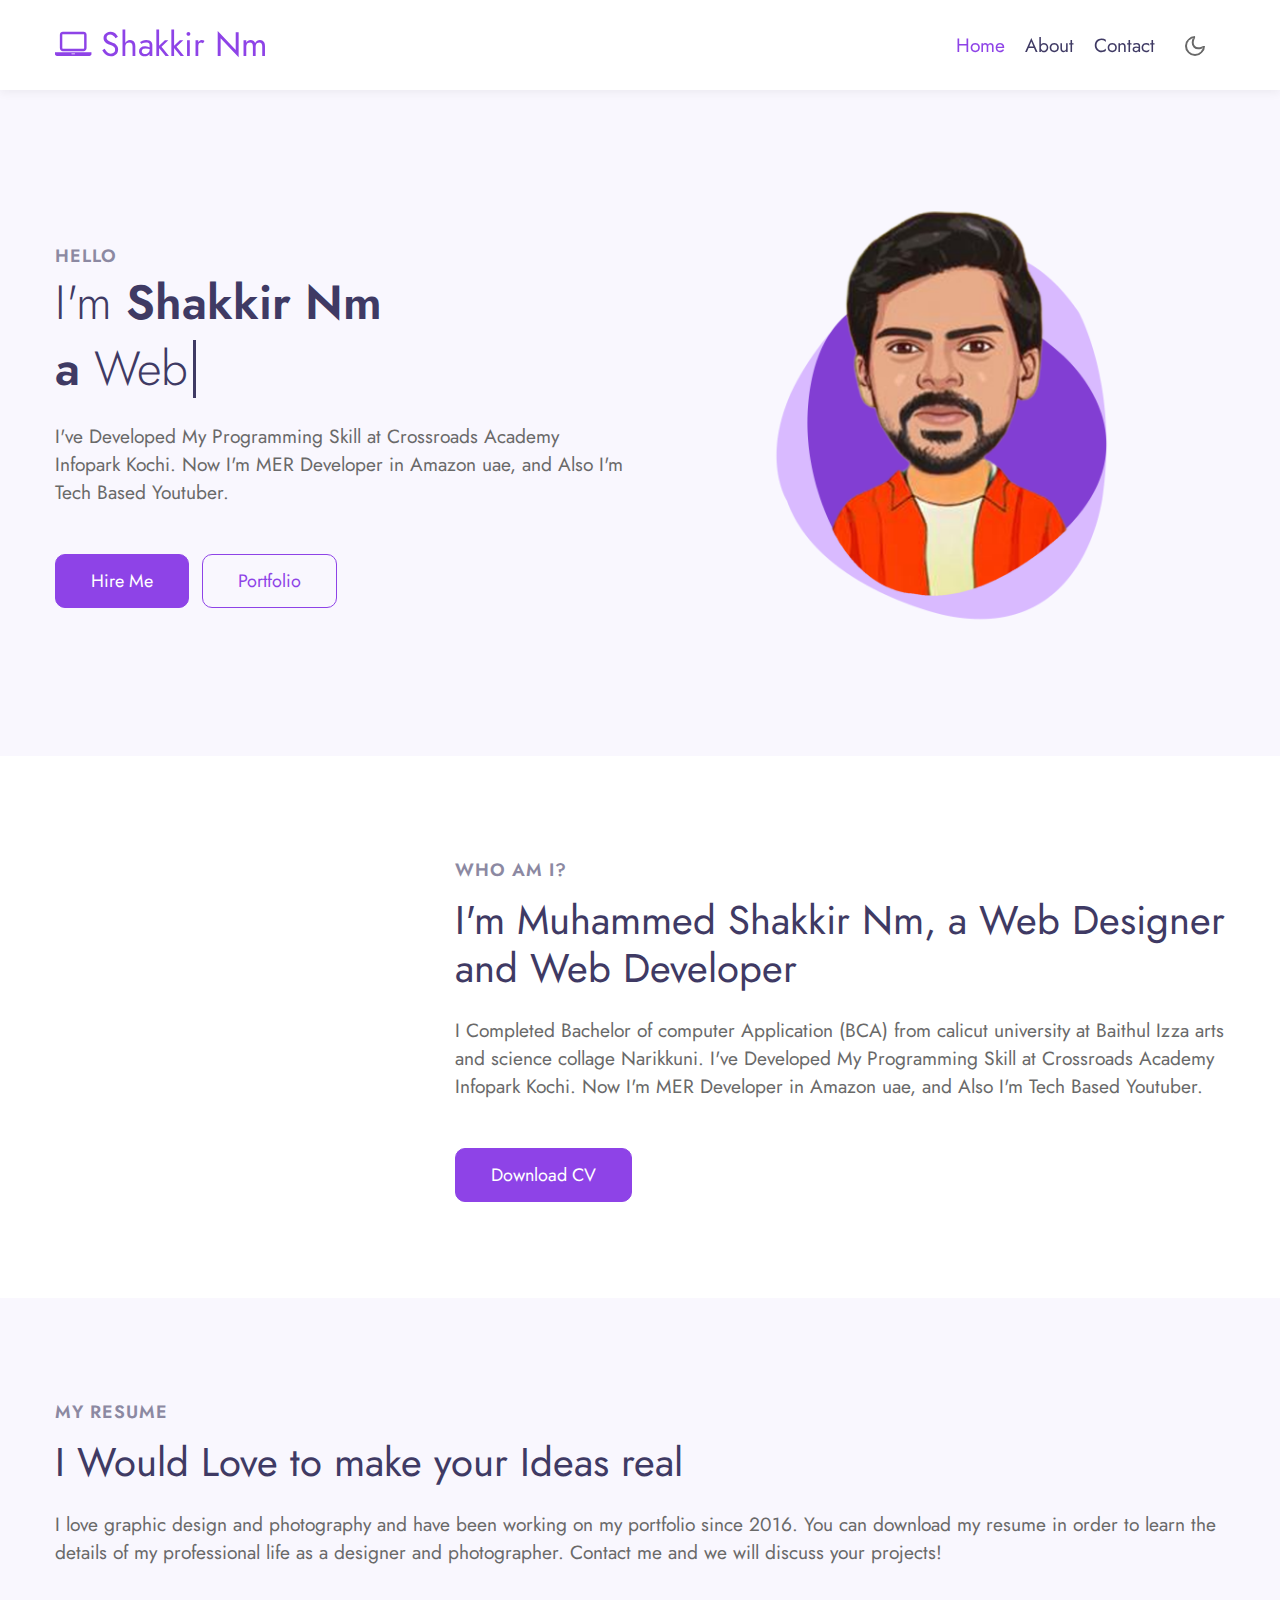
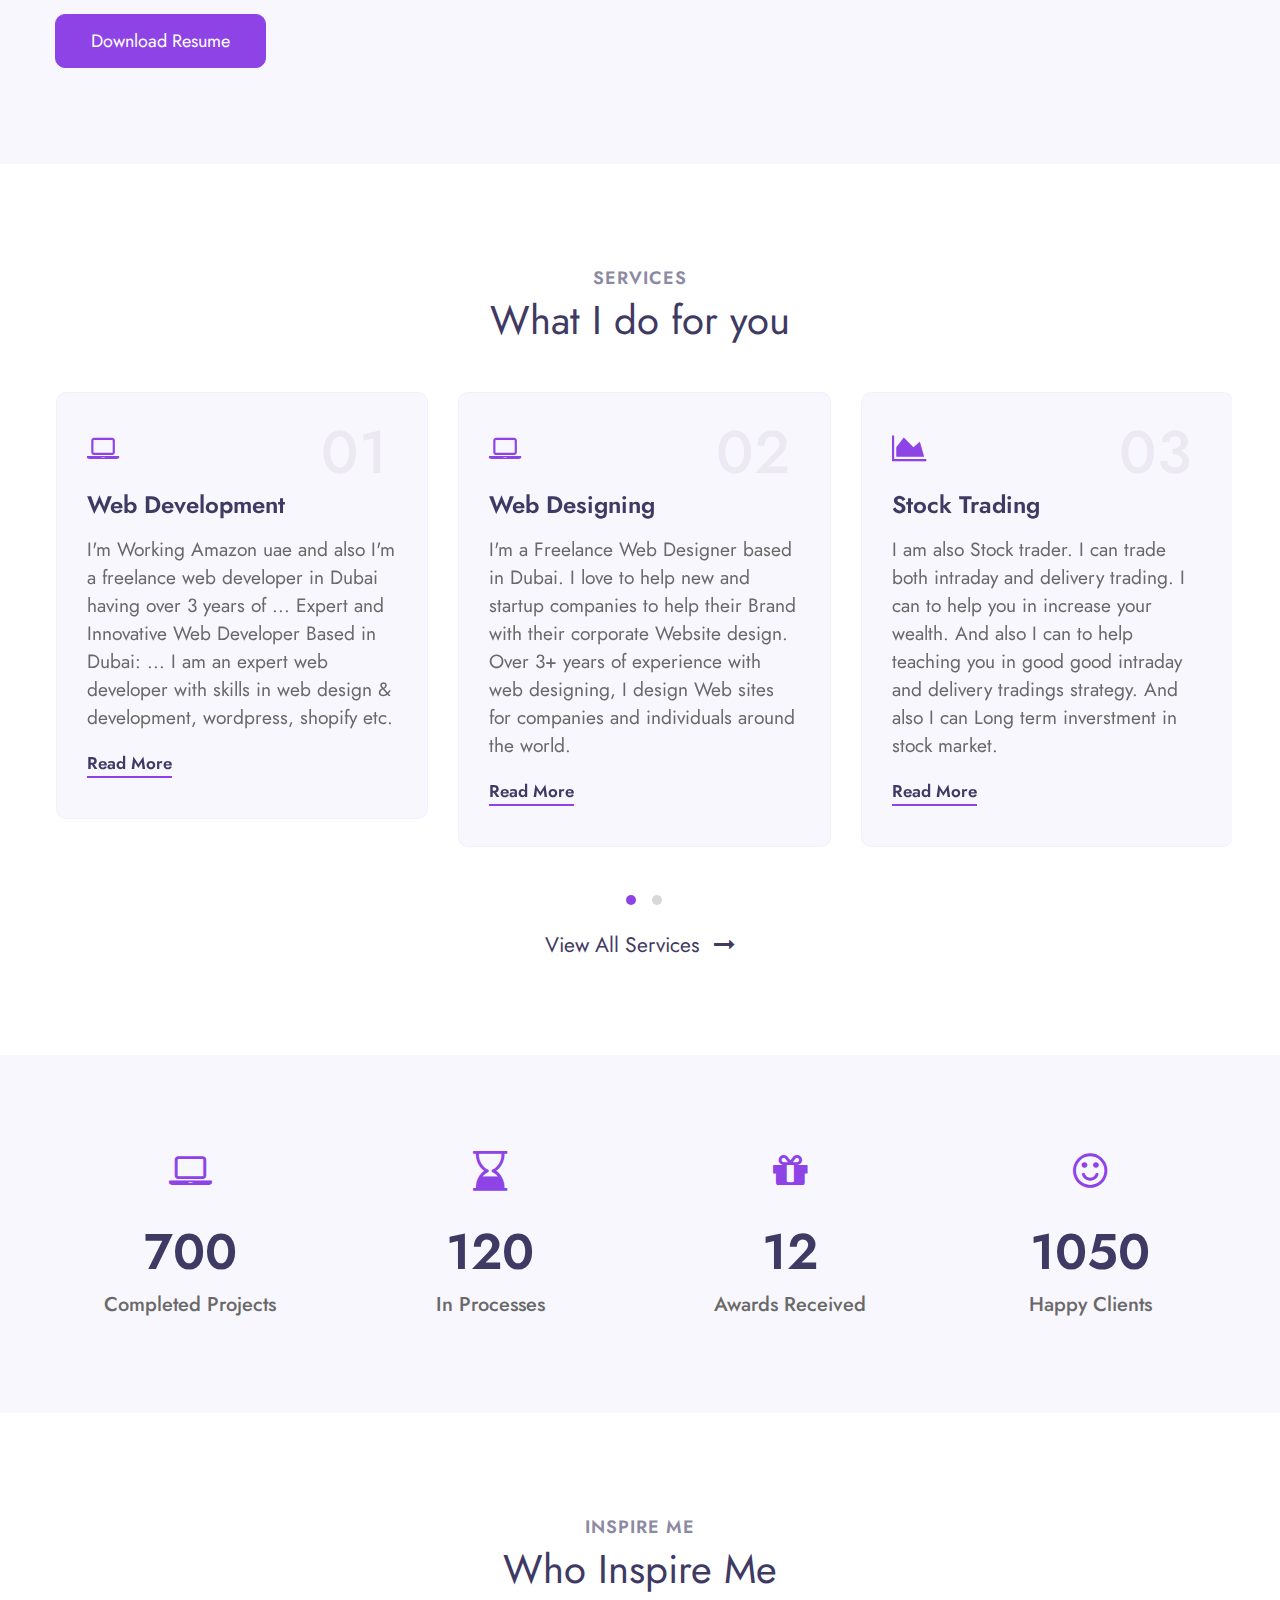
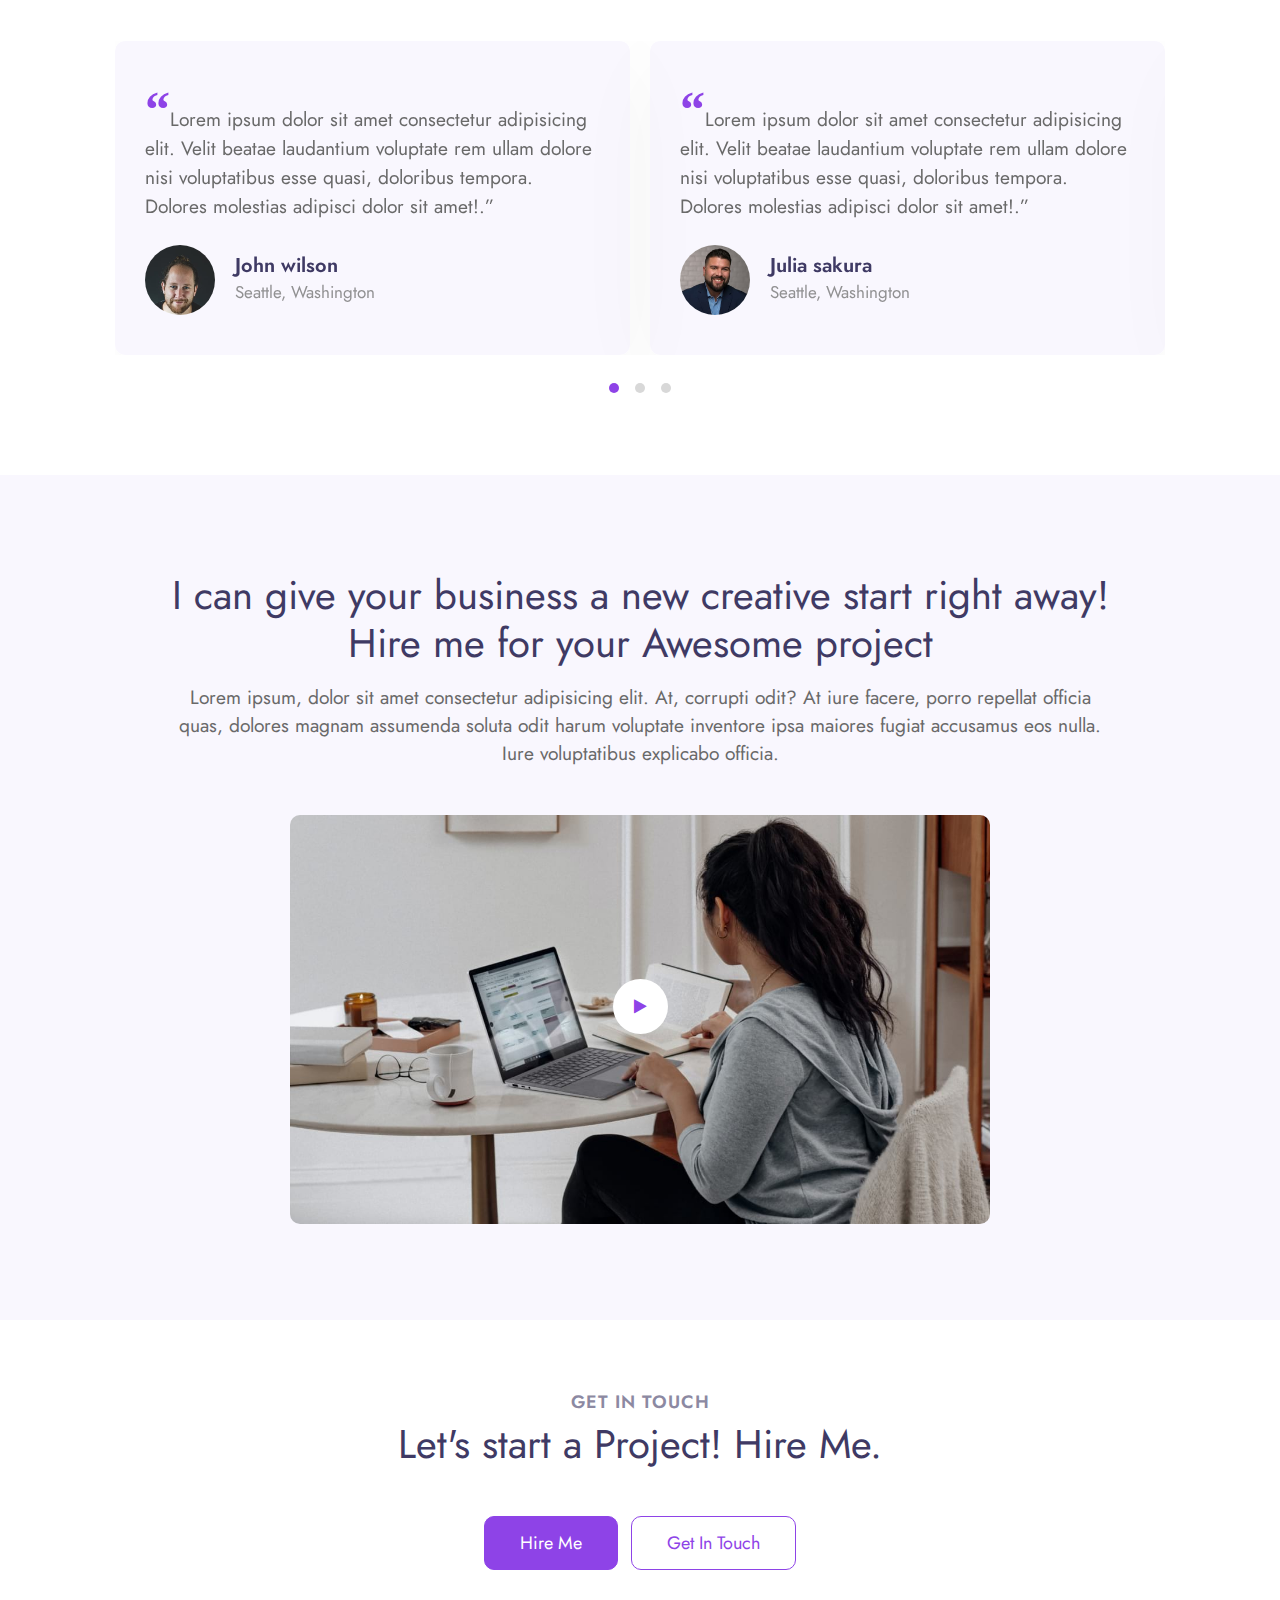
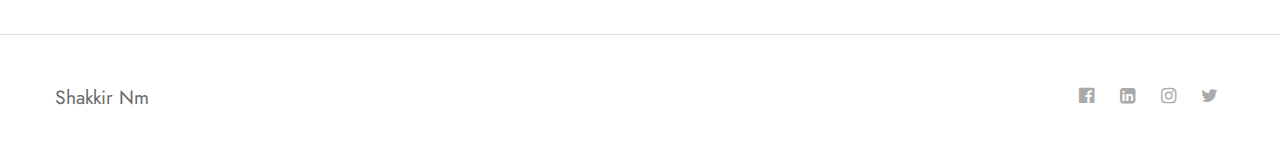
==== index.html @ e888b10f "first commit" ====
<!--
Author: W3layouts
Author URL: http://w3layouts.com
-->
<!doctype html>
<html lang="en">

<head>
  <!-- Required meta tags -->
  <meta charset="utf-8">
  <meta name="viewport" content="width=device-width, initial-scale=1, shrink-to-fit=no">

  <title>Shakki Nm</title>

  <!-- google fonts -->  
  <link href="//fonts.googleapis.com/css2?family=Jost:wght@300;400;600&display=swap" rel="stylesheet">

  <!-- page icon --> 
  <link rel = "icon" href ="assets/images/icon.png" type ="image" sizes="16x16">

  <!-- Template CSS -->
  <link rel="stylesheet" href="assets/css/style-starter.css">
</head>

<body>
<!-- header -->
<header id="site-header" class="fixed-top">
  <div class="container">
      <nav class="navbar navbar-expand-lg stroke">
          <a class="navbar-brand" href="index.html">
              <span class="fa fa-laptop"></span> Shakkir Nm
          </a>
          <!-- if logo is image enable this   
      <a class="navbar-brand" href="#index.html">
          <img src="image-path" alt="Your logo" title="Your logo" style="height:35px;" />
      </a> -->
          <button class="navbar-toggler  collapsed bg-gradient" type="button" data-toggle="collapse"
              data-target="#navbarTogglerDemo02" aria-controls="navbarTogglerDemo02" aria-expanded="false"
              aria-label="Toggle navigation">
              <span class="navbar-toggler-icon fa icon-expand fa-bars"></span>
              <span class="navbar-toggler-icon fa icon-close fa-times"></span>
              </span>
          </button>

          <div class="collapse navbar-collapse" id="navbarTogglerDemo02">
              <ul class="navbar-nav ml-auto">
                  <li class="nav-item active">
                      <a class="nav-link" href="index.html">Home <span class="sr-only">(current)</span></a>
                  </li>
                  <li class="nav-item @@about__active">
                      <a class="nav-link" href="about.html">About</a>
                  </li>
                  <li class="nav-item @@contact__active">
                      <a class="nav-link" href="contact.html">Contact</a>
                  </li>
              </ul>
          </div>
          <!-- toggle switch for light and dark theme -->
          <div class="mobile-position">
              <nav class="navigation">
                  <div class="theme-switch-wrapper">
                      <label class="theme-switch" for="checkbox">
                          <input type="checkbox" id="checkbox">
                          <div class="mode-container">
                              <i class="gg-sun"></i>
                              <i class="gg-moon"></i>
                          </div>
                      </label>
                  </div>
              </nav>
          </div>
          <!-- //toggle switch for light and dark theme -->
      </nav>
  </div>
</header>
<!-- //header -->

<!-- banner section -->
<section id="home" class="w3l-banner py-5">
    <div class="container">
        <div class="row align-items-center">
            <div class="col-lg-6 col-sm-12 mt-lg-0 mt-4">
                <span class="title-small">Hello</span>
                <h1 class="mb-2 title"> <span>I'm</span> Shakkir Nm </h1>
                <h1 class="mb-4 title"> a <span class="typed-text"></span><span class="cursor">&nbsp</span></h1>
                <p>I've Developed My Programming Skill at Crossroads Academy Infopark Kochi. Now I'm MER Developer in Amazon uae, and Also I'm Tech Based Youtuber.</p>
                <div class="mt-sm-5 mt-4">
                    <a class="btn btn-primary btn-style mr-2" href="contact.html"> Hire Me </a>
                    <a class="btn btn-outline-primary btn-style mr-2" href="#portfolio"> Portfolio </a>
                </div>
            </div>
            <div class="col-lg-6 col-md-8 col-sm-10 mt-lg-0 mt-4">
                <div class="img-effect text-lg-center">
                    <img src="assets/images/photo.png" alt="myphoto" class="img-fluid">
                </div>
            </div>
        </div>
    </div>
</section>
<!-- //banner section -->

<!-- home page about section -->
<section class="w3l-index3" id="about">
    <div class="midd-w3 py-5">
        <div class="container py-lg-5 py-md-3">
            <div class="row">
                <div class="col-lg-4">
                    <div class="position-relative">
                        <img src="assets/images/myphoto.jpg" alt="" class="radius-image img-fluid">
                    </div>
                </div>
                <div class="col-lg-8 mt-lg-0 mt-5">
                    <h5 class="title-small mb-2">Who am i?</h5>
                    <h3 class="title-big">I'm Muhammed Shakkir Nm, a Web Designer and Web Developer</h3>
                    <p class="mt-4">I Completed Bachelor of computer Application (BCA) from calicut university at Baithul Izza arts and science collage Narikkuni. I've Developed My Programming Skill at Crossroads Academy Infopark Kochi. Now I'm MER Developer in Amazon uae, and Also I'm Tech Based Youtuber.</p>
                    <a href="#download" class="btn btn-style btn-primary mt-lg-5 mt-4">Download CV</a>
                </div>
            </div>
        </div>
    </div>
</section>
<!-- //home page about section -->

<!-- home page second section -->
<div class="py-5 w3l-resume">
    <div class="container py-lg-5 py-3">
        <h5 class="title-small mb-2"> My resume</h5>
        <h3 class="title-big mb-4">I Would Love to make your Ideas real </h3>
        <p>I love graphic design and photography and have been working on my portfolio since 2016. You can download my
            resume in order to learn the details of my professional life as a designer and photographer. Contact me and
            we will discuss your projects!</p>
        <div class="mt-5">
            <a href="#download" class="btn btn-style btn-primary">Download resume</a>
        </div>
    </div>
</div>
<!-- //home page second section -->

<!-- home page services section -->
<section class="w3l-services">
    <div class="blog py-5" id="services">
        <div class="container py-lg-5">
            <h5 class="title-small text-center">Services</h5>
            <h3 class="title-big text-center mb-sm-5 mb-4">What I do for you</h3>
            <div class="row">
                <div class="col-md-12 mx-auto pr-2">
                    <div class="owl-two owl-carousel owl-theme">
                      
                      <div class="item">
                        <div class="card">
                            <div class="box-wrap">
                                <div class="icon">
                                  <span class="fa fa-laptop"></span>
                                </div>
                                <h4 class="number">01</h4>
                                <h4><a href="#url">Web Development</a></h4>
                                <p>I'm Working Amazon uae and also I'm a freelance web developer in Dubai having over 3 years of ... Expert and Innovative Web Developer Based in Dubai: ... I am an expert web developer with skills in web design & development, wordpress, shopify etc.</p>
                                  <a href="#read" class="read">Read more</a>
                              </div>
                        </div>
                    </div>
                      
                    <div class="item">
                      <div class="card">
                          <div class="box-wrap">
                              <div class="icon">
                                <span class="fa fa-laptop"></span>
                              </div>
                              <h4 class="number">02</h4>
                              <h4><a href="#url">Web Designing</a></h4>
                              <p>I'm a Freelance Web Designer based in Dubai. I love to help new and startup companies to help their Brand with their corporate Website design. Over 3+ years of experience with web designing, I design Web sites for companies and individuals around the world.</p>
                                <a href="#read" class="read">Read more</a>
                            </div>
                      </div>
                   </div>
                    
                        <div class="item">
                            <div class="card">
                                <div class="box-wrap">
                                    <div class="icon">
                                      <span class="fa fa-area-chart"></span>
                                    </div>
                                    <h4 class="number">03</h4>
                                    <h4><a href="#url">Stock Trading</a></h4>
                                    <p>I am also Stock trader. I can trade both intraday and delivery trading. I can to help you in increase your wealth. And also I can to help teaching you in good good intraday and delivery tradings strategy. And also I can Long term inverstment in stock market.</p>
                                      <a href="#read" class="read">Read more</a>
                                  </div>
                            </div>
                        </div>

                        <div class="item">
                          <div class="card">
                              <div class="box-wrap">
                                  <div class="icon">
                                      <span class="fa fa-pencil-square-o"></span>
                                  </div>
                                  <h4 class="number">04</h4>
                                  <h4><a href="#url">UI/UX Design</a></h4>
                                  <p>I'm Interesting to design Web sites, Web Applications, Mobile applications, So I can help your needs like Web designing, Web Application, Mobile app etc... You can contact me when you want these services. I am using for designing Adobe XD. </p>
                                  <a href="#read" class="read">Read more</a>
                              </div>
                          </div>
                      </div>

                        <div class="item">
                            <div class="card">
                                <div class="box-wrap">
                                    <div class="icon">
                                        <span class="fa fa-pencil-square-o"></span>
                                    </div>
                                    <h4 class="number">05</h4>
                                    <h4><a href="#url">Mobile App Dovelopment</a></h4>
                                    <p>I am a dedicated Freelance Mobile Application Designer and Developer in United Arab Emirates. Over 3+ years of experience with UI/UX designing I design and developed Android, iPhone and Hybrid Android & iOS Mobile Apps for companies and individuals around the world.</p>
                                    <a href="#read" class="read">Read more</a>
                                </div>
                            </div>
                        </div>

                        

                        <div class="item">
                            <div class="card">
                                <div class="box-wrap">
                                    <div class="icon">
                                      <span class="fa fa-area-chart"></span>
                                    </div>
                                    <h4 class="number">06</h4>
                                    <h4><a href="#url">Web App Development</a></h4>
                                    <p>Seasoned Full Stack Web App Engineer & Architect. Lean Agile Project & Team Mentor. I have a decade of experience with web applications, Also I am doing freelance services.When you want these services Surely I can help you in your project.</p>
                                      <a href="#read" class="read">Read more</a>
                                  </div>
                            </div>
                        </div>
                    </div>
                </div>
            </div>
            <div class="mt-5 text-more">
                <p class="mt-4 pt-3 sample text-center">
                    <a href="services.html">View All Services <span class="pl-2 fa fa-long-arrow-right"></span></a>
                </p>
            </div>
        </div>
    </div>
</section>
<!-- //home page services section -->

<!-- stats -->
<section class="w3l-stats py-lg-5 py-4" id="stats">
    <div class="gallery-inner container py-md-5 py-4">
        <div class="row stats-con">
            <div class="col-sm-3 col-6 stats_info counter_grid">
                <span class="fa fa-laptop"></span>
                <p class="counter">700</p>
                <h4>Completed projects</h4>
            </div>
            <div class="col-sm-3 col-6 stats_info counter_grid1">
                <span class="fa fa-hourglass-end"></span>
                <p class="counter">120</p>
                <h4>In processes</h4>
            </div>
            <div class="col-sm-3 col-6 stats_info counter_grid mt-sm-0 mt-5">
                <span class="fa fa-gift"></span>
                <p class="counter">12</p>
                <h4>Awards Received</h4>
            </div>
            <div class="col-sm-3 col-6 stats_info counter_grid2 mt-sm-0 mt-5">
                <span class="fa fa-smile-o"></span>
                <p class="counter">1050</p>
                <h4>Happy Clients</h4>
            </div>
        </div>
    </div>
</section>
<!-- //stats -->
<!-- testimonials -->
<section class="w3l-clients" id="clients">
    <!-- /grids -->
    <div class="cusrtomer-layout py-5">
        <div class="container py-lg-5 py-md-4">
            <div class="heading text-center mx-auto">
                <h6 class="title-small text-center">INSPIRE ME</h6>
                <h3 class="title-big mb-md-5 mb-4">Who Inspire Me </h3>
            </div>
            <!-- /grids -->
            <div class="testimonial-width">
                <div id="owl-demo1" class="owl-carousel owl-theme mb-4">
                    <div class="item">
                        <div class="testimonial-content">
                            <div class="testimonial">
                                <blockquote>
                                    <q>Lorem ipsum dolor sit amet consectetur adipisicing elit. Velit beatae laudantium
                                        voluptate rem ullam dolore nisi voluptatibus esse quasi, doloribus tempora.
                                        Dolores molestias adipisci dolor sit amet!.</q>
                                </blockquote>
                                <div class="testi-des">
                                    <div class="test-img"><img src="assets/images/team1.jpg" class="img-fluid" alt="client-img">
                                    </div>
                                    <div class="peopl align-self">
                                        <h3>John wilson</h3>
                                        <p class="indentity">Seattle, Washington</p>
                                    </div>
                                </div>
                            </div>
                        </div>
                    </div>
                    <div class="item">
                        <div class="testimonial-content">
                            <div class="testimonial">
                                <blockquote>
                                    <q>Lorem ipsum dolor sit amet consectetur adipisicing elit. Velit beatae laudantium
                                        voluptate rem ullam dolore nisi voluptatibus esse quasi, doloribus tempora.
                                        Dolores molestias adipisci dolor sit amet!.</q>
                                </blockquote>
                                <div class="testi-des">
                                    <div class="test-img"><img src="assets/images/team2.jpg" class="img-fluid" alt="client-img">
                                    </div>
                                    <div class="peopl align-self">
                                        <h3>Julia sakura</h3>
                                        <p class="indentity">Seattle, Washington</p>
                                    </div>
                                </div>
                            </div>
                        </div>
                    </div>
                    <div class="item">
                        <div class="testimonial-content">
                            <div class="testimonial">
                                <blockquote>
                                    <q>Lorem ipsum dolor sit amet consectetur adipisicing elit. Velit beatae laudantium
                                        voluptate rem ullam dolore nisi voluptatibus esse quasi, doloribus tempora.
                                        Dolores molestias adipisci dolor sit amet!.</q>
                                </blockquote>
                                <div class="testi-des">
                                    <div class="test-img"><img src="assets/images/team3.jpg" class="img-fluid" alt="client-img">
                                    </div>
                                    <div class="peopl align-self">
                                        <h3>Roy Linderson</h3>
                                        <p class="indentity">Seattle, Washington</p>
                                    </div>
                                </div>
                            </div>
                        </div>
                    </div>
                    <div class="item">
                        <div class="testimonial-content">
                            <div class="testimonial">
                                <blockquote>
                                    <q>Lorem ipsum dolor sit amet consectetur adipisicing elit. Velit beatae laudantium
                                        voluptate rem ullam dolore nisi voluptatibus esse quasi, doloribus tempora.
                                        Dolores molestias adipisci dolor sit amet!.</q>
                                </blockquote>
                                <div class="testi-des">
                                    <div class="test-img"><img src="assets/images/team4.jpg" class="img-fluid" alt="client-img">
                                    </div>
                                    <div class="peopl align-self">
                                        <h3>Mike Thyson</h3>
                                        <p class="indentity">Seattle, Washington</p>
                                    </div>
                                </div>
                            </div>
                        </div>
                    </div>
                    <div class="item">
                        <div class="testimonial-content">
                            <div class="testimonial">
                                <blockquote>
                                    <q>Lorem ipsum dolor sit amet consectetur adipisicing elit. Velit beatae laudantium
                                        voluptate rem ullam dolore nisi voluptatibus esse quasi, doloribus tempora.
                                        Dolores molestias adipisci dolor sit amet!.</q>
                                </blockquote>
                                <div class="testi-des">
                                    <div class="test-img"><img src="assets/images/team2.jpg" class="img-fluid" alt="client-img">
                                    </div>
                                    <div class="peopl align-self">
                                        <h3>Laura gill</h3>
                                        <p class="indentity">Seattle, Washington</p>
                                    </div>
                                </div>
                            </div>
                        </div>
                    </div>
                    <div class="item">
                        <div class="testimonial-content">
                            <div class="testimonial">
                                <blockquote>
                                    <q>Lorem ipsum dolor sit amet consectetur adipisicing elit. Velit beatae laudantium
                                        voluptate rem ullam dolore nisi voluptatibus esse quasi, doloribus tempora.
                                        Dolores molestias adipisci dolor sit amet!.</q>
                                </blockquote>
                                <div class="testi-des">
                                    <div class="test-img"><img src="assets/images/team3.jpg" class="img-fluid" alt="client-img">
                                    </div>
                                    <div class="peopl align-self">
                                        <h3>Smith Johnson</h3>
                                        <p class="indentity">Seattle, Washington</p>
                                    </div>
                                </div>
                            </div>
                        </div>
                    </div>
                </div>
            </div>
        </div>
        <!-- /grids -->
    </div>
    <!-- //grids -->
</section>
<!-- //testimonials -->

<!-- home page video popup section -->
<section class="w3l-index5" id="about">
    <div class="new-block py-5">
        <div class="container py-lg-5">
            <div class="middle-section text-center">
                <div class="section-width">
                    <h3 class="title-big">I can give your business a new creative start right away! Hire me for your
                        Awesome project</h3>
                    <p class="mt-3">Lorem ipsum, dolor sit amet consectetur adipisicing elit. At, corrupti odit? At iure
                        facere,
                        porro repellat officia quas, dolores magnam assumenda soluta odit
                        harum
                        voluptate inventore ipsa maiores fugiat accusamus eos nulla. Iure voluptatibus explicabo
                        officia.</p>
                </div>
                <div class="history-info mt-5">
                    <div class="position-relative">
                        <img src="assets/images/bg.jpg" class="img-fluid radius-image video-popup-image"
                            alt="video-popup">

                        <a href="#small-dialog" class="popup-with-zoom-anim play-view text-center position-absolute">
                            <span class="video-play-icon">
                                <span class="fa fa-play"></span>
                            </span>
                        </a>

                        <!-- dialog itself, mfp-hide class is required to make dialog hidden -->
                        <div id="small-dialog" class="zoom-anim-dialog mfp-hide">
                            <iframe src="https://www.youtube.com/embed/Cu2VnoRcxKM" allowfullscreen></iframe>
                        </div>
                    </div>
                </div>

                <!-- dialog itself, mfp-hide class is required to make dialog hidden -->
                <div id="small-dialog" class="zoom-anim-dialog mfp-hide">
                    <iframe src="https://www.youtube.com/embed/Z_KspIX1oXU" allowfullscreen></iframe>
                </div>
            </div>
        </div>
    </div>
</section>
<!-- //home page video popup section -->

 <!-- freelance hire me -->
 <section class="w3l-grid-quote text-center py-5">
   <div class="container py-3">
     <h6 class="title-small">Get in touch</h6>
     <h3 class="title-big mb-md-5 mb-4">Let's start a Project! Hire Me.</h3>
     <a href="contact.html" class="btn btn-style btn-primary mr-2">Hire Me </a>
     <a href="contact.html" class="btn btn-style btn-outline-primary">Get in touch</a>
   </div>
 </section>
 <!-- //freelance hire me -->
 
<!-- Footer -->
<section class="w3l-footer py-sm-5 py-4">
  <div class="container">
    <div class="footer-content">
      <div class="row">
        <div class="col-lg-8 footer-left">
          <p class="m-0">Shakkir Nm </p>
        </div>
        <div class="col-lg-4 footer-right text-lg-right text-center mt-lg-0 mt-3">
          <ul class="social m-0 p-0">
            <li><a href="https://www.facebook.com/shakkirnm/" target="_blank"><span class="fa fa-facebook-official"></span></a></li>
            <li><a href="https://www.linkedin.com/in/shakkirnm/" target="_blank"><span class="fa fa-linkedin-square"></span></a></li>
            <li><a href="https://www.instagram.com/shakkir_nm/" target="_blank"><span class="fa fa-instagram"></span></a></li>
            <li><a href="https://twitter.com/shakkirnm" target="_blank"><span class="fa fa-twitter"></span></a></li>
          </ul>
        </div>
      </div>
    </div>
  </div>

  <!-- move top -->
  <button onclick="topFunction()" id="movetop" title="Go to top">
    <span class="fa fa-angle-up"></span>
  </button>
  <script>
    // When the user scrolls down 20px from the top of the document, show the button
    window.onscroll = function () {
      scrollFunction()
    };

    function scrollFunction() {
      if (document.body.scrollTop > 20 || document.documentElement.scrollTop > 20) {
        document.getElementById("movetop").style.display = "block";
      } else {
        document.getElementById("movetop").style.display = "none";
      }
    }

    // When the user clicks on the button, scroll to the top of the document
    function topFunction() {
      document.body.scrollTop = 0;
      document.documentElement.scrollTop = 0;
    }
  </script>
  <!-- /move top -->
</section>
<!-- //Footer -->

<!-- all js scripts and files here -->

<script src="assets/js/theme-change.js"></script><!-- theme switch js (light and dark)-->

<script src="assets/js/jquery-3.3.1.min.js"></script><!-- default jQuery -->

<!-- /typig-text-->
<script>
  const typedTextSpan = document.querySelector(".typed-text");
  const cursorSpan = document.querySelector(".cursor");

  const textArray = ["Web developer","Freelancer","Web Designer", ];
  const typingDelay = 200;
  const erasingDelay = 10;
  const newTextDelay = 100; // Delay between current and next text
  let textArrayIndex = 0;
  let charIndex = 0;

  function type() {
    if (charIndex < textArray[textArrayIndex].length) {
      if (!cursorSpan.classList.contains("typing")) cursorSpan.classList.add("typing");
      typedTextSpan.textContent += textArray[textArrayIndex].charAt(charIndex);
      charIndex++;
      setTimeout(type, typingDelay);
    } else {
      cursorSpan.classList.remove("typing");
      setTimeout(erase, newTextDelay);
    }
  }

  function erase() {
    if (charIndex > 0) {
      // add class 'typing' if there's none
      if (!cursorSpan.classList.contains("typing")) {
        cursorSpan.classList.add("typing");
      }
      typedTextSpan.textContent = textArray[textArrayIndex].substring(0, 0);
      charIndex--;
      setTimeout(erase, erasingDelay);
    } else {
      cursorSpan.classList.remove("typing");
      textArrayIndex++;
      if (textArrayIndex >= textArray.length) textArrayIndex = 0;
      setTimeout(type, typingDelay);
    }
  }

  document.addEventListener("DOMContentLoaded", function () { // On DOM Load initiate the effect
    if (textArray.length) setTimeout(type, newTextDelay + 250);
  });
</script>
<!-- //typig-text-->

<!-- services owlcarousel -->
<script src="assets/js/owl.carousel.js"></script>

<!-- script for services -->
<script>
  $(document).ready(function () {
    $('.owl-two').owlCarousel({
      loop: true,
      margin: 30,
      nav: false,
      responsiveClass: true,
      autoplay: false,
      autoplayTimeout: 5000,
      autoplaySpeed: 1000,
      autoplayHoverPause: false,
      responsive: {
        0: {
          items: 1,
          nav: false
        },
        480: {
          items: 1,
          nav: false
        },
        700: {
          items: 1,
          nav: false
        },
        1090: {
          items: 3,
          nav: false
        }
      }
    })
  })
</script>
<!-- //script for services -->

<!-- script for tesimonials carousel slider -->
<script>
  $(document).ready(function () {
    $("#owl-demo1").owlCarousel({
      loop: true,
      margin: 20,
      nav: false,
      responsiveClass: true,
      responsive: {
        0: {
          items: 1,
          nav: false
        },
        736: {
          items: 1,
          nav: false
        },
        1000: {
          items: 2,
          nav: false,
          loop: false
        }
      }
    })
  })
</script>
<!-- //script for tesimonials carousel slider -->

<!-- video popup -->
<script src="assets/js/jquery.magnific-popup.min.js"></script>
<script>
  $(document).ready(function () {
    $('.popup-with-zoom-anim').magnificPopup({
      type: 'inline',

      fixedContentPos: false,
      fixedBgPos: true,

      overflowY: 'auto',

      closeBtnInside: true,
      preloader: false,

      midClick: true,
      removalDelay: 300,
      mainClass: 'my-mfp-zoom-in'
    });

    $('.popup-with-move-anim').magnificPopup({
      type: 'inline',

      fixedContentPos: false,
      fixedBgPos: true,

      overflowY: 'auto',

      closeBtnInside: true,
      preloader: false,

      midClick: true,
      removalDelay: 300,
      mainClass: 'my-mfp-slide-bottom'
    });
  });
</script>
<!-- //video popup -->

<!-- stats number counter-->
<script src="assets/js/jquery.waypoints.min.js"></script>
<script src="assets/js/jquery.countup.js"></script>
<script>
  $('.counter').countUp();
</script>
<!-- //stats number counter -->

<!-- disable body scroll which navbar is in active -->
<script>
  $(function () {
    $('.navbar-toggler').click(function () {
      $('body').toggleClass('noscroll');
    })
  });
</script>
<!-- disable body scroll which navbar is in active -->

<!--/MENU-JS-->
<script>
  $(window).on("scroll", function () {
    var scroll = $(window).scrollTop();

    if (scroll >= 80) {
      $("#site-header").addClass("nav-fixed");
    } else {
      $("#site-header").removeClass("nav-fixed");
    }
  });

  //Main navigation Active Class Add Remove
  $(".navbar-toggler").on("click", function () {
    $("header").toggleClass("active");
  });
  $(document).on("ready", function () {
    if ($(window).width() > 991) {
      $("header").removeClass("active");
    }
    $(window).on("resize", function () {
      if ($(window).width() > 991) {
        $("header").removeClass("active");
      }
    });
  });
</script>
<!--//MENU-JS-->

<!-- bootstrap js -->
<script src="assets/js/bootstrap.min.js"></script>

</body>

</html>
---- assets/css/style-starter.css ----
@charset "UTF-8";
/*--
Author: W3layouts
Author URL: http://w3layouts.com
--*/
/*!
 * Bootstrap v4.4.1 (https://getbootstrap.com/)
 * Copyright 2011-2019 The Bootstrap Authors
 * Copyright 2011-2019 Twitter, Inc.
 * Licensed under MIT (https://github.com/twbs/bootstrap/blob/master/LICENSE)
 */
:root {
  --blue: #007bff;
  --indigo: #6610f2;
  --purple: #6f42c1;
  --pink: #e83e8c;
  --red: #dc3545;
  --orange: #fd7e14;
  --yellow: #ffc107;
  --green: #28a745;
  --teal: #20c997;
  --cyan: #17a2b8;
  --white: #fff;
  --gray: #6c757d;
  --gray-dark: #343a40;
  --primary: #8e43e7;
  --secondary: #273c66;
  --success: #28a745;
  --info: #17a2b8;
  --warning: #ffc107;
  --danger: #dc3545;
  --light: #f8f9fa;
  --dark: #343a40;
  --breakpoint-xs: 0;
  --breakpoint-sm: 576px;
  --breakpoint-md: 768px;
  --breakpoint-lg: 992px;
  --breakpoint-xl: 1200px;
  --font-family-sans-serif: -apple-system, BlinkMacSystemFont, "Segoe UI", Roboto, "Helvetica Neue", Arial, "Noto Sans", sans-serif, "Apple Color Emoji", "Segoe UI Emoji", "Segoe UI Symbol", "Noto Color Emoji";
  --font-family-monospace: SFMono-Regular, Menlo, Monaco, Consolas, "Liberation Mono", "Courier New", monospace; }

*,
*::before,
*::after {
  box-sizing: border-box; }

html {
  font-family: sans-serif;
  line-height: 1.15;
  -webkit-text-size-adjust: 100%;
  -webkit-tap-highlight-color: rgba(0, 0, 0, 0); }

article, aside, figcaption, figure, footer, header, hgroup, main, nav, section {
  display: block; }

body {
  margin: 0;
  font-family: -apple-system, BlinkMacSystemFont, "Segoe UI", Roboto, "Helvetica Neue", Arial, "Noto Sans", sans-serif, "Apple Color Emoji", "Segoe UI Emoji", "Segoe UI Symbol", "Noto Color Emoji";
  font-size: 1rem;
  font-weight: 400;
  line-height: 1.5;
  color: #212529;
  text-align: left;
  background-color: #fff; }

[tabindex="-1"]:focus:not(:focus-visible) {
  outline: 0 !important; }

hr {
  box-sizing: content-box;
  height: 0;
  overflow: visible; }

h1, h2, h3, h4, h5, h6 {
  margin-top: 0;
  margin-bottom: 0.5rem; }

p {
  margin-top: 0;
  margin-bottom: 1rem; }

abbr[title],
abbr[data-original-title] {
  text-decoration: underline;
  -webkit-text-decoration: underline dotted;
          text-decoration: underline dotted;
  cursor: help;
  border-bottom: 0;
  -webkit-text-decoration-skip-ink: none;
          text-decoration-skip-ink: none; }

address {
  margin-bottom: 1rem;
  font-style: normal;
  line-height: inherit; }

ol,
ul,
dl {
  margin-top: 0;
  margin-bottom: 1rem; }

ol ol,
ul ul,
ol ul,
ul ol {
  margin-bottom: 0; }

dt {
  font-weight: 700; }

dd {
  margin-bottom: .5rem;
  margin-left: 0; }

blockquote {
  margin: 0 0 1rem; }

b,
strong {
  font-weight: bolder; }

small {
  font-size: 80%; }

sub,
sup {
  position: relative;
  font-size: 75%;
  line-height: 0;
  vertical-align: baseline; }

sub {
  bottom: -.25em; }

sup {
  top: -.5em; }

a {
  color: #8e43e7;
  text-decoration: none;
  background-color: transparent; }
  a:hover {
    color: #6719c4;
    text-decoration: underline; }

a:not([href]) {
  color: inherit;
  text-decoration: none; }
  a:not([href]):hover {
    color: inherit;
    text-decoration: none; }

pre,
code,
kbd,
samp {
  font-family: SFMono-Regular, Menlo, Monaco, Consolas, "Liberation Mono", "Courier New", monospace;
  font-size: 1em; }

pre {
  margin-top: 0;
  margin-bottom: 1rem;
  overflow: auto; }

figure {
  margin: 0 0 1rem; }

img {
  vertical-align: middle;
  border-style: none; }

svg {
  overflow: hidden;
  vertical-align: middle; }

table {
  border-collapse: collapse; }

caption {
  padding-top: 0.75rem;
  padding-bottom: 0.75rem;
  color: #6c757d;
  text-align: left;
  caption-side: bottom; }

th {
  text-align: inherit; }

label {
  display: inline-block;
  margin-bottom: 0.5rem; }

button {
  border-radius: 0; }

button:focus {
  outline: 1px dotted;
  outline: 5px auto -webkit-focus-ring-color; }

input,
button,
select,
optgroup,
textarea {
  margin: 0;
  font-family: inherit;
  font-size: inherit;
  line-height: inherit; }

button,
input {
  overflow: visible; }

button,
select {
  text-transform: none; }

select {
  word-wrap: normal; }

button,
[type="button"],
[type="reset"],
[type="submit"] {
  -webkit-appearance: button; }

button:not(:disabled),
[type="button"]:not(:disabled),
[type="reset"]:not(:disabled),
[type="submit"]:not(:disabled) {
  cursor: pointer; }

button::-moz-focus-inner,
[type="button"]::-moz-focus-inner,
[type="reset"]::-moz-focus-inner,
[type="submit"]::-moz-focus-inner {
  padding: 0;
  border-style: none; }

input[type="radio"],
input[type="checkbox"] {
  box-sizing: border-box;
  padding: 0; }

input[type="date"],
input[type="time"],
input[type="datetime-local"],
input[type="month"] {
  -webkit-appearance: listbox; }

textarea {
  overflow: auto;
  resize: vertical; }

fieldset {
  min-width: 0;
  padding: 0;
  margin: 0;
  border: 0; }

legend {
  display: block;
  width: 100%;
  max-width: 100%;
  padding: 0;
  margin-bottom: .5rem;
  font-size: 1.5rem;
  line-height: inherit;
  color: inherit;
  white-space: normal; }
  @media (max-width: 1200px) {
    legend {
      font-size: calc(1.275rem + 0.3vw) ; } }

progress {
  vertical-align: baseline; }

[type="number"]::-webkit-inner-spin-button,
[type="number"]::-webkit-outer-spin-button {
  height: auto; }

[type="search"] {
  outline-offset: -2px;
  -webkit-appearance: none; }

[type="search"]::-webkit-search-decoration {
  -webkit-appearance: none; }

::-webkit-file-upload-button {
  font: inherit;
  -webkit-appearance: button; }

output {
  display: inline-block; }

summary {
  display: list-item;
  cursor: pointer; }

template {
  display: none; }

[hidden] {
  display: none !important; }

h1, h2, h3, h4, h5, h6,
.h1, .h2, .h3, .h4, .h5, .h6 {
  margin-bottom: 0.5rem;
  font-weight: 500;
  line-height: 1.2; }

h1, .h1 {
  font-size: 2.5rem; }
  @media (max-width: 1200px) {
    h1, .h1 {
      font-size: calc(1.375rem + 1.5vw) ; } }

h2, .h2 {
  font-size: 2rem; }
  @media (max-width: 1200px) {
    h2, .h2 {
      font-size: calc(1.325rem + 0.9vw) ; } }

h3, .h3 {
  font-size: 1.75rem; }
  @media (max-width: 1200px) {
    h3, .h3 {
      font-size: calc(1.3rem + 0.6vw) ; } }

h4, .h4 {
  font-size: 1.5rem; }
  @media (max-width: 1200px) {
    h4, .h4 {
      font-size: calc(1.275rem + 0.3vw) ; } }

h5, .h5 {
  font-size: 1.25rem; }

h6, .h6 {
  font-size: 1rem; }

.lead {
  font-size: 1.25rem;
  font-weight: 300; }

.display-1 {
  font-size: 6rem;
  font-weight: 300;
  line-height: 1.2; }
  @media (max-width: 1200px) {
    .display-1 {
      font-size: calc(1.725rem + 5.7vw) ; } }

.display-2 {
  font-size: 5.5rem;
  font-weight: 300;
  line-height: 1.2; }
  @media (max-width: 1200px) {
    .display-2 {
      font-size: calc(1.675rem + 5.1vw) ; } }

.display-3 {
  font-size: 4.5rem;
  font-weight: 300;
  line-height: 1.2; }
  @media (max-width: 1200px) {
    .display-3 {
      font-size: calc(1.575rem + 3.9vw) ; } }

.display-4 {
  font-size: 3.5rem;
  font-weight: 300;
  line-height: 1.2; }
  @media (max-width: 1200px) {
    .display-4 {
      font-size: calc(1.475rem + 2.7vw) ; } }

hr {
  margin-top: 1rem;
  margin-bottom: 1rem;
  border: 0;
  border-top: 1px solid rgba(0, 0, 0, 0.1); }

small,
.small {
  font-size: 80%;
  font-weight: 400; }

mark,
.mark {
  padding: 0.2em;
  background-color: #fcf8e3; }

.list-unstyled {
  padding-left: 0;
  list-style: none; }

.list-inline {
  padding-left: 0;
  list-style: none; }

.list-inline-item {
  display: inline-block; }
  .list-inline-item:not(:last-child) {
    margin-right: 0.5rem; }

.initialism {
  font-size: 90%;
  text-transform: uppercase; }

.blockquote {
  margin-bottom: 1rem;
  font-size: 1.25rem; }

.blockquote-footer {
  display: block;
  font-size: 80%;
  color: #6c757d; }
  .blockquote-footer::before {
    content: "\2014\00A0"; }

.img-fluid {
  max-width: 100%;
  height: auto; }

.img-thumbnail {
  padding: 0.25rem;
  background-color: #fff;
  border: 1px solid #dee2e6;
  border-radius: 0.25rem;
  max-width: 100%;
  height: auto; }

.figure {
  display: inline-block; }

.figure-img {
  margin-bottom: 0.5rem;
  line-height: 1; }

.figure-caption {
  font-size: 90%;
  color: #6c757d; }

code {
  font-size: 87.5%;
  color: #e83e8c;
  word-wrap: break-word; }
  a > code {
    color: inherit; }

kbd {
  padding: 0.2rem 0.4rem;
  font-size: 87.5%;
  color: #fff;
  background-color: #212529;
  border-radius: 0.2rem; }
  kbd kbd {
    padding: 0;
    font-size: 100%;
    font-weight: 700; }

pre {
  display: block;
  font-size: 87.5%;
  color: #212529; }
  pre code {
    font-size: inherit;
    color: inherit;
    word-break: normal; }

.pre-scrollable {
  max-height: 340px;
  overflow-y: scroll; }

.container {
  width: 100%;
  padding-right: 15px;
  padding-left: 15px;
  margin-right: auto;
  margin-left: auto; }
  @media (min-width: 576px) {
    .container {
      max-width: 540px; } }
  @media (min-width: 768px) {
    .container {
      max-width: 720px; } }
  @media (min-width: 992px) {
    .container {
      max-width: 960px; } }
  @media (min-width: 1200px) {
    .container {
      max-width: 1140px; } }

.container-fluid, .container-sm, .container-md, .container-lg, .container-xl {
  width: 100%;
  padding-right: 15px;
  padding-left: 15px;
  margin-right: auto;
  margin-left: auto; }

@media (min-width: 576px) {
  .container, .container-sm {
    max-width: 540px; } }

@media (min-width: 768px) {
  .container, .container-sm, .container-md {
    max-width: 720px; } }

@media (min-width: 992px) {
  .container, .container-sm, .container-md, .container-lg {
    max-width: 960px; } }

@media (min-width: 1200px) {
  .container, .container-sm, .container-md, .container-lg, .container-xl {
    max-width: 1140px; } }

.row {
  display: flex;
  flex-wrap: wrap;
  margin-right: -15px;
  margin-left: -15px; }

.no-gutters {
  margin-right: 0;
  margin-left: 0; }
  .no-gutters > .col,
  .no-gutters > [class*="col-"] {
    padding-right: 0;
    padding-left: 0; }

.col-1, .col-2, .col-3, .col-4, .col-5, .col-6, .col-7, .col-8, .col-9, .col-10, .col-11, .col-12, .col,
.col-auto, .col-sm-1, .col-sm-2, .col-sm-3, .col-sm-4, .col-sm-5, .col-sm-6, .col-sm-7, .col-sm-8, .col-sm-9, .col-sm-10, .col-sm-11, .col-sm-12, .col-sm,
.col-sm-auto, .col-md-1, .col-md-2, .col-md-3, .col-md-4, .col-md-5, .col-md-6, .col-md-7, .col-md-8, .col-md-9, .col-md-10, .col-md-11, .col-md-12, .col-md,
.col-md-auto, .col-lg-1, .col-lg-2, .col-lg-3, .col-lg-4, .col-lg-5, .col-lg-6, .col-lg-7, .col-lg-8, .col-lg-9, .col-lg-10, .col-lg-11, .col-lg-12, .col-lg,
.col-lg-auto, .col-xl-1, .col-xl-2, .col-xl-3, .col-xl-4, .col-xl-5, .col-xl-6, .col-xl-7, .col-xl-8, .col-xl-9, .col-xl-10, .col-xl-11, .col-xl-12, .col-xl,
.col-xl-auto {
  position: relative;
  width: 100%;
  padding-right: 15px;
  padding-left: 15px; }

.col {
  flex-basis: 0;
  flex-grow: 1;
  max-width: 100%; }

.row-cols-1 > * {
  flex: 0 0 100%;
  max-width: 100%; }

.row-cols-2 > * {
  flex: 0 0 50%;
  max-width: 50%; }

.row-cols-3 > * {
  flex: 0 0 33.33333%;
  max-width: 33.33333%; }

.row-cols-4 > * {
  flex: 0 0 25%;
  max-width: 25%; }

.row-cols-5 > * {
  flex: 0 0 20%;
  max-width: 20%; }

.row-cols-6 > * {
  flex: 0 0 16.66667%;
  max-width: 16.66667%; }

.col-auto {
  flex: 0 0 auto;
  width: auto;
  max-width: 100%; }

.col-1 {
  flex: 0 0 8.33333%;
  max-width: 8.33333%; }

.col-2 {
  flex: 0 0 16.66667%;
  max-width: 16.66667%; }

.col-3 {
  flex: 0 0 25%;
  max-width: 25%; }

.col-4 {
  flex: 0 0 33.33333%;
  max-width: 33.33333%; }

.col-5 {
  flex: 0 0 41.66667%;
  max-width: 41.66667%; }

.col-6 {
  flex: 0 0 50%;
  max-width: 50%; }

.col-7 {
  flex: 0 0 58.33333%;
  max-width: 58.33333%; }

.col-8 {
  flex: 0 0 66.66667%;
  max-width: 66.66667%; }

.col-9 {
  flex: 0 0 75%;
  max-width: 75%; }

.col-10 {
  flex: 0 0 83.33333%;
  max-width: 83.33333%; }

.col-11 {
  flex: 0 0 91.66667%;
  max-width: 91.66667%; }

.col-12 {
  flex: 0 0 100%;
  max-width: 100%; }

.order-first {
  order: -1; }

.order-last {
  order: 13; }

.order-0 {
  order: 0; }

.order-1 {
  order: 1; }

.order-2 {
  order: 2; }

.order-3 {
  order: 3; }

.order-4 {
  order: 4; }

.order-5 {
  order: 5; }

.order-6 {
  order: 6; }

.order-7 {
  order: 7; }

.order-8 {
  order: 8; }

.order-9 {
  order: 9; }

.order-10 {
  order: 10; }

.order-11 {
  order: 11; }

.order-12 {
  order: 12; }

.offset-1 {
  margin-left: 8.33333%; }

.offset-2 {
  margin-left: 16.66667%; }

.offset-3 {
  margin-left: 25%; }

.offset-4 {
  margin-left: 33.33333%; }

.offset-5 {
  margin-left: 41.66667%; }

.offset-6 {
  margin-left: 50%; }

.offset-7 {
  margin-left: 58.33333%; }

.offset-8 {
  margin-left: 66.66667%; }

.offset-9 {
  margin-left: 75%; }

.offset-10 {
  margin-left: 83.33333%; }

.offset-11 {
  margin-left: 91.66667%; }

@media (min-width: 576px) {
  .col-sm {
    flex-basis: 0;
    flex-grow: 1;
    max-width: 100%; }
  .row-cols-sm-1 > * {
    flex: 0 0 100%;
    max-width: 100%; }
  .row-cols-sm-2 > * {
    flex: 0 0 50%;
    max-width: 50%; }
  .row-cols-sm-3 > * {
    flex: 0 0 33.33333%;
    max-width: 33.33333%; }
  .row-cols-sm-4 > * {
    flex: 0 0 25%;
    max-width: 25%; }
  .row-cols-sm-5 > * {
    flex: 0 0 20%;
    max-width: 20%; }
  .row-cols-sm-6 > * {
    flex: 0 0 16.66667%;
    max-width: 16.66667%; }
  .col-sm-auto {
    flex: 0 0 auto;
    width: auto;
    max-width: 100%; }
  .col-sm-1 {
    flex: 0 0 8.33333%;
    max-width: 8.33333%; }
  .col-sm-2 {
    flex: 0 0 16.66667%;
    max-width: 16.66667%; }
  .col-sm-3 {
    flex: 0 0 25%;
    max-width: 25%; }
  .col-sm-4 {
    flex: 0 0 33.33333%;
    max-width: 33.33333%; }
  .col-sm-5 {
    flex: 0 0 41.66667%;
    max-width: 41.66667%; }
  .col-sm-6 {
    flex: 0 0 50%;
    max-width: 50%; }
  .col-sm-7 {
    flex: 0 0 58.33333%;
    max-width: 58.33333%; }
  .col-sm-8 {
    flex: 0 0 66.66667%;
    max-width: 66.66667%; }
  .col-sm-9 {
    flex: 0 0 75%;
    max-width: 75%; }
  .col-sm-10 {
    flex: 0 0 83.33333%;
    max-width: 83.33333%; }
  .col-sm-11 {
    flex: 0 0 91.66667%;
    max-width: 91.66667%; }
  .col-sm-12 {
    flex: 0 0 100%;
    max-width: 100%; }
  .order-sm-first {
    order: -1; }
  .order-sm-last {
    order: 13; }
  .order-sm-0 {
    order: 0; }
  .order-sm-1 {
    order: 1; }
  .order-sm-2 {
    order: 2; }
  .order-sm-3 {
    order: 3; }
  .order-sm-4 {
    order: 4; }
  .order-sm-5 {
    order: 5; }
  .order-sm-6 {
    order: 6; }
  .order-sm-7 {
    order: 7; }
  .order-sm-8 {
    order: 8; }
  .order-sm-9 {
    order: 9; }
  .order-sm-10 {
    order: 10; }
  .order-sm-11 {
    order: 11; }
  .order-sm-12 {
    order: 12; }
  .offset-sm-0 {
    margin-left: 0; }
  .offset-sm-1 {
    margin-left: 8.33333%; }
  .offset-sm-2 {
    margin-left: 16.66667%; }
  .offset-sm-3 {
    margin-left: 25%; }
  .offset-sm-4 {
    margin-left: 33.33333%; }
  .offset-sm-5 {
    margin-left: 41.66667%; }
  .offset-sm-6 {
    margin-left: 50%; }
  .offset-sm-7 {
    margin-left: 58.33333%; }
  .offset-sm-8 {
    margin-left: 66.66667%; }
  .offset-sm-9 {
    margin-left: 75%; }
  .offset-sm-10 {
    margin-left: 83.33333%; }
  .offset-sm-11 {
    margin-left: 91.66667%; } }

@media (min-width: 768px) {
  .col-md {
    flex-basis: 0;
    flex-grow: 1;
    max-width: 100%; }
  .row-cols-md-1 > * {
    flex: 0 0 100%;
    max-width: 100%; }
  .row-cols-md-2 > * {
    flex: 0 0 50%;
    max-width: 50%; }
  .row-cols-md-3 > * {
    flex: 0 0 33.33333%;
    max-width: 33.33333%; }
  .row-cols-md-4 > * {
    flex: 0 0 25%;
    max-width: 25%; }
  .row-cols-md-5 > * {
    flex: 0 0 20%;
    max-width: 20%; }
  .row-cols-md-6 > * {
    flex: 0 0 16.66667%;
    max-width: 16.66667%; }
  .col-md-auto {
    flex: 0 0 auto;
    width: auto;
    max-width: 100%; }
  .col-md-1 {
    flex: 0 0 8.33333%;
    max-width: 8.33333%; }
  .col-md-2 {
    flex: 0 0 16.66667%;
    max-width: 16.66667%; }
  .col-md-3 {
    flex: 0 0 25%;
    max-width: 25%; }
  .col-md-4 {
    flex: 0 0 33.33333%;
    max-width: 33.33333%; }
  .col-md-5 {
    flex: 0 0 41.66667%;
    max-width: 41.66667%; }
  .col-md-6 {
    flex: 0 0 50%;
    max-width: 50%; }
  .col-md-7 {
    flex: 0 0 58.33333%;
    max-width: 58.33333%; }
  .col-md-8 {
    flex: 0 0 66.66667%;
    max-width: 66.66667%; }
  .col-md-9 {
    flex: 0 0 75%;
    max-width: 75%; }
  .col-md-10 {
    flex: 0 0 83.33333%;
    max-width: 83.33333%; }
  .col-md-11 {
    flex: 0 0 91.66667%;
    max-width: 91.66667%; }
  .col-md-12 {
    flex: 0 0 100%;
    max-width: 100%; }
  .order-md-first {
    order: -1; }
  .order-md-last {
    order: 13; }
  .order-md-0 {
    order: 0; }
  .order-md-1 {
    order: 1; }
  .order-md-2 {
    order: 2; }
  .order-md-3 {
    order: 3; }
  .order-md-4 {
    order: 4; }
  .order-md-5 {
    order: 5; }
  .order-md-6 {
    order: 6; }
  .order-md-7 {
    order: 7; }
  .order-md-8 {
    order: 8; }
  .order-md-9 {
    order: 9; }
  .order-md-10 {
    order: 10; }
  .order-md-11 {
    order: 11; }
  .order-md-12 {
    order: 12; }
  .offset-md-0 {
    margin-left: 0; }
  .offset-md-1 {
    margin-left: 8.33333%; }
  .offset-md-2 {
    margin-left: 16.66667%; }
  .offset-md-3 {
    margin-left: 25%; }
  .offset-md-4 {
    margin-left: 33.33333%; }
  .offset-md-5 {
    margin-left: 41.66667%; }
  .offset-md-6 {
    margin-left: 50%; }
  .offset-md-7 {
    margin-left: 58.33333%; }
  .offset-md-8 {
    margin-left: 66.66667%; }
  .offset-md-9 {
    margin-left: 75%; }
  .offset-md-10 {
    margin-left: 83.33333%; }
  .offset-md-11 {
    margin-left: 91.66667%; } }

@media (min-width: 992px) {
  .col-lg {
    flex-basis: 0;
    flex-grow: 1;
    max-width: 100%; }
  .row-cols-lg-1 > * {
    flex: 0 0 100%;
    max-width: 100%; }
  .row-cols-lg-2 > * {
    flex: 0 0 50%;
    max-width: 50%; }
  .row-cols-lg-3 > * {
    flex: 0 0 33.33333%;
    max-width: 33.33333%; }
  .row-cols-lg-4 > * {
    flex: 0 0 25%;
    max-width: 25%; }
  .row-cols-lg-5 > * {
    flex: 0 0 20%;
    max-width: 20%; }
  .row-cols-lg-6 > * {
    flex: 0 0 16.66667%;
    max-width: 16.66667%; }
  .col-lg-auto {
    flex: 0 0 auto;
    width: auto;
    max-width: 100%; }
  .col-lg-1 {
    flex: 0 0 8.33333%;
    max-width: 8.33333%; }
  .col-lg-2 {
    flex: 0 0 16.66667%;
    max-width: 16.66667%; }
  .col-lg-3 {
    flex: 0 0 25%;
    max-width: 25%; }
  .col-lg-4 {
    flex: 0 0 33.33333%;
    max-width: 33.33333%; }
  .col-lg-5 {
    flex: 0 0 41.66667%;
    max-width: 41.66667%; }
  .col-lg-6 {
    flex: 0 0 50%;
    max-width: 50%; }
  .col-lg-7 {
    flex: 0 0 58.33333%;
    max-width: 58.33333%; }
  .col-lg-8 {
    flex: 0 0 66.66667%;
    max-width: 66.66667%; }
  .col-lg-9 {
    flex: 0 0 75%;
    max-width: 75%; }
  .col-lg-10 {
    flex: 0 0 83.33333%;
    max-width: 83.33333%; }
  .col-lg-11 {
    flex: 0 0 91.66667%;
    max-width: 91.66667%; }
  .col-lg-12 {
    flex: 0 0 100%;
    max-width: 100%; }
  .order-lg-first {
    order: -1; }
  .order-lg-last {
    order: 13; }
  .order-lg-0 {
    order: 0; }
  .order-lg-1 {
    order: 1; }
  .order-lg-2 {
    order: 2; }
  .order-lg-3 {
    order: 3; }
  .order-lg-4 {
    order: 4; }
  .order-lg-5 {
    order: 5; }
  .order-lg-6 {
    order: 6; }
  .order-lg-7 {
    order: 7; }
  .order-lg-8 {
    order: 8; }
  .order-lg-9 {
    order: 9; }
  .order-lg-10 {
    order: 10; }
  .order-lg-11 {
    order: 11; }
  .order-lg-12 {
    order: 12; }
  .offset-lg-0 {
    margin-left: 0; }
  .offset-lg-1 {
    margin-left: 8.33333%; }
  .offset-lg-2 {
    margin-left: 16.66667%; }
  .offset-lg-3 {
    margin-left: 25%; }
  .offset-lg-4 {
    margin-left: 33.33333%; }
  .offset-lg-5 {
    margin-left: 41.66667%; }
  .offset-lg-6 {
    margin-left: 50%; }
  .offset-lg-7 {
    margin-left: 58.33333%; }
  .offset-lg-8 {
    margin-left: 66.66667%; }
  .offset-lg-9 {
    margin-left: 75%; }
  .offset-lg-10 {
    margin-left: 83.33333%; }
  .offset-lg-11 {
    margin-left: 91.66667%; } }

@media (min-width: 1200px) {
  .col-xl {
    flex-basis: 0;
    flex-grow: 1;
    max-width: 100%; }
  .row-cols-xl-1 > * {
    flex: 0 0 100%;
    max-width: 100%; }
  .row-cols-xl-2 > * {
    flex: 0 0 50%;
    max-width: 50%; }
  .row-cols-xl-3 > * {
    flex: 0 0 33.33333%;
    max-width: 33.33333%; }
  .row-cols-xl-4 > * {
    flex: 0 0 25%;
    max-width: 25%; }
  .row-cols-xl-5 > * {
    flex: 0 0 20%;
    max-width: 20%; }
  .row-cols-xl-6 > * {
    flex: 0 0 16.66667%;
    max-width: 16.66667%; }
  .col-xl-auto {
    flex: 0 0 auto;
    width: auto;
    max-width: 100%; }
  .col-xl-1 {
    flex: 0 0 8.33333%;
    max-width: 8.33333%; }
  .col-xl-2 {
    flex: 0 0 16.66667%;
    max-width: 16.66667%; }
  .col-xl-3 {
    flex: 0 0 25%;
    max-width: 25%; }
  .col-xl-4 {
    flex: 0 0 33.33333%;
    max-width: 33.33333%; }
  .col-xl-5 {
    flex: 0 0 41.66667%;
    max-width: 41.66667%; }
  .col-xl-6 {
    flex: 0 0 50%;
    max-width: 50%; }
  .col-xl-7 {
    flex: 0 0 58.33333%;
    max-width: 58.33333%; }
  .col-xl-8 {
    flex: 0 0 66.66667%;
    max-width: 66.66667%; }
  .col-xl-9 {
    flex: 0 0 75%;
    max-width: 75%; }
  .col-xl-10 {
    flex: 0 0 83.33333%;
    max-width: 83.33333%; }
  .col-xl-11 {
    flex: 0 0 91.66667%;
    max-width: 91.66667%; }
  .col-xl-12 {
    flex: 0 0 100%;
    max-width: 100%; }
  .order-xl-first {
    order: -1; }
  .order-xl-last {
    order: 13; }
  .order-xl-0 {
    order: 0; }
  .order-xl-1 {
    order: 1; }
  .order-xl-2 {
    order: 2; }
  .order-xl-3 {
    order: 3; }
  .order-xl-4 {
    order: 4; }
  .order-xl-5 {
    order: 5; }
  .order-xl-6 {
    order: 6; }
  .order-xl-7 {
    order: 7; }
  .order-xl-8 {
    order: 8; }
  .order-xl-9 {
    order: 9; }
  .order-xl-10 {
    order: 10; }
  .order-xl-11 {
    order: 11; }
  .order-xl-12 {
    order: 12; }
  .offset-xl-0 {
    margin-left: 0; }
  .offset-xl-1 {
    margin-left: 8.33333%; }
  .offset-xl-2 {
    margin-left: 16.66667%; }
  .offset-xl-3 {
    margin-left: 25%; }
  .offset-xl-4 {
    margin-left: 33.33333%; }
  .offset-xl-5 {
    margin-left: 41.66667%; }
  .offset-xl-6 {
    margin-left: 50%; }
  .offset-xl-7 {
    margin-left: 58.33333%; }
  .offset-xl-8 {
    margin-left: 66.66667%; }
  .offset-xl-9 {
    margin-left: 75%; }
  .offset-xl-10 {
    margin-left: 83.33333%; }
  .offset-xl-11 {
    margin-left: 91.66667%; } }

.table {
  width: 100%;
  margin-bottom: 1rem;
  color: #212529; }
  .table th,
  .table td {
    padding: 0.75rem;
    vertical-align: top;
    border-top: 1px solid #dee2e6; }
  .table thead th {
    vertical-align: bottom;
    border-bottom: 2px solid #dee2e6; }
  .table tbody + tbody {
    border-top: 2px solid #dee2e6; }

.table-sm th,
.table-sm td {
  padding: 0.3rem; }

.table-bordered {
  border: 1px solid #dee2e6; }
  .table-bordered th,
  .table-bordered td {
    border: 1px solid #dee2e6; }
  .table-bordered thead th,
  .table-bordered thead td {
    border-bottom-width: 2px; }

.table-borderless th,
.table-borderless td,
.table-borderless thead th,
.table-borderless tbody + tbody {
  border: 0; }

.table-striped tbody tr:nth-of-type(odd) {
  background-color: rgba(0, 0, 0, 0.05); }

.table-hover tbody tr:hover {
  color: #212529;
  background-color: rgba(0, 0, 0, 0.075); }

.table-primary,
.table-primary > th,
.table-primary > td {
  background-color: #dfcaf8; }

.table-primary th,
.table-primary td,
.table-primary thead th,
.table-primary tbody + tbody {
  border-color: #c49df3; }

.table-hover .table-primary:hover {
  background-color: #d1b3f5; }
  .table-hover .table-primary:hover > td,
  .table-hover .table-primary:hover > th {
    background-color: #d1b3f5; }

.table-secondary,
.table-secondary > th,
.table-secondary > td {
  background-color: #c3c8d4; }

.table-secondary th,
.table-secondary td,
.table-secondary thead th,
.table-secondary tbody + tbody {
  border-color: #8f9aaf; }

.table-hover .table-secondary:hover {
  background-color: #b4bac9; }
  .table-hover .table-secondary:hover > td,
  .table-hover .table-secondary:hover > th {
    background-color: #b4bac9; }

.table-success,
.table-success > th,
.table-success > td {
  background-color: #c3e6cb; }

.table-success th,
.table-success td,
.table-success thead th,
.table-success tbody + tbody {
  border-color: #8fd19e; }

.table-hover .table-success:hover {
  background-color: #b1dfbb; }
  .table-hover .table-success:hover > td,
  .table-hover .table-success:hover > th {
    background-color: #b1dfbb; }

.table-info,
.table-info > th,
.table-info > td {
  background-color: #bee5eb; }

.table-info th,
.table-info td,
.table-info thead th,
.table-info tbody + tbody {
  border-color: #86cfda; }

.table-hover .table-info:hover {
  background-color: #abdde5; }
  .table-hover .table-info:hover > td,
  .table-hover .table-info:hover > th {
    background-color: #abdde5; }

.table-warning,
.table-warning > th,
.table-warning > td {
  background-color: #ffeeba; }

.table-warning th,
.table-warning td,
.table-warning thead th,
.table-warning tbody + tbody {
  border-color: #ffdf7e; }

.table-hover .table-warning:hover {
  background-color: #ffe8a1; }
  .table-hover .table-warning:hover > td,
  .table-hover .table-warning:hover > th {
    background-color: #ffe8a1; }

.table-danger,
.table-danger > th,
.table-danger > td {
  background-color: #f5c6cb; }

.table-danger th,
.table-danger td,
.table-danger thead th,
.table-danger tbody + tbody {
  border-color: #ed969e; }

.table-hover .table-danger:hover {
  background-color: #f1b0b7; }
  .table-hover .table-danger:hover > td,
  .table-hover .table-danger:hover > th {
    background-color: #f1b0b7; }

.table-light,
.table-light > th,
.table-light > td {
  background-color: #fdfdfe; }

.table-light th,
.table-light td,
.table-light thead th,
.table-light tbody + tbody {
  border-color: #fbfcfc; }

.table-hover .table-light:hover {
  background-color: #ececf6; }
  .table-hover .table-light:hover > td,
  .table-hover .table-light:hover > th {
    background-color: #ececf6; }

.table-dark,
.table-dark > th,
.table-dark > td {
  background-color: #c6c8ca; }

.table-dark th,
.table-dark td,
.table-dark thead th,
.table-dark tbody + tbody {
  border-color: #95999c; }

.table-hover .table-dark:hover {
  background-color: #b9bbbe; }
  .table-hover .table-dark:hover > td,
  .table-hover .table-dark:hover > th {
    background-color: #b9bbbe; }

.table-active,
.table-active > th,
.table-active > td {
  background-color: rgba(0, 0, 0, 0.075); }

.table-hover .table-active:hover {
  background-color: rgba(0, 0, 0, 0.075); }
  .table-hover .table-active:hover > td,
  .table-hover .table-active:hover > th {
    background-color: rgba(0, 0, 0, 0.075); }

.table .thead-dark th {
  color: #fff;
  background-color: #343a40;
  border-color: #454d55; }

.table .thead-light th {
  color: #495057;
  background-color: #e9ecef;
  border-color: #dee2e6; }

.table-dark {
  color: #fff;
  background-color: #343a40; }
  .table-dark th,
  .table-dark td,
  .table-dark thead th {
    border-color: #454d55; }
  .table-dark.table-bordered {
    border: 0; }
  .table-dark.table-striped tbody tr:nth-of-type(odd) {
    background-color: rgba(255, 255, 255, 0.05); }
  .table-dark.table-hover tbody tr:hover {
    color: #fff;
    background-color: rgba(255, 255, 255, 0.075); }

@media (max-width: 575.98px) {
  .table-responsive-sm {
    display: block;
    width: 100%;
    overflow-x: auto;
    -webkit-overflow-scrolling: touch; }
    .table-responsive-sm > .table-bordered {
      border: 0; } }

@media (max-width: 767.98px) {
  .table-responsive-md {
    display: block;
    width: 100%;
    overflow-x: auto;
    -webkit-overflow-scrolling: touch; }
    .table-responsive-md > .table-bordered {
      border: 0; } }

@media (max-width: 991.98px) {
  .table-responsive-lg {
    display: block;
    width: 100%;
    overflow-x: auto;
    -webkit-overflow-scrolling: touch; }
    .table-responsive-lg > .table-bordered {
      border: 0; } }

@media (max-width: 1199.98px) {
  .table-responsive-xl {
    display: block;
    width: 100%;
    overflow-x: auto;
    -webkit-overflow-scrolling: touch; }
    .table-responsive-xl > .table-bordered {
      border: 0; } }

.table-responsive {
  display: block;
  width: 100%;
  overflow-x: auto;
  -webkit-overflow-scrolling: touch; }
  .table-responsive > .table-bordered {
    border: 0; }

.form-control {
  display: block;
  width: 100%;
  height: calc(1.5em + 0.75rem + 2px);
  padding: 0.375rem 0.75rem;
  font-size: 1rem;
  font-weight: 400;
  line-height: 1.5;
  color: #495057;
  background-color: #fff;
  background-clip: padding-box;
  border: 1px solid #ced4da;
  border-radius: 0.25rem;
  transition: border-color 0.15s ease-in-out, box-shadow 0.15s ease-in-out; }
  @media (prefers-reduced-motion: reduce) {
    .form-control {
      transition: none; } }
  .form-control::-ms-expand {
    background-color: transparent;
    border: 0; }
  .form-control:-moz-focusring {
    color: transparent;
    text-shadow: 0 0 0 #495057; }
  .form-control:focus {
    color: #495057;
    background-color: #fff;
    border-color: #d2b4f5;
    outline: 0;
    box-shadow: 0 0 0 0.2rem rgba(142, 67, 231, 0.25); }
  .form-control::-webkit-input-placeholder {
    color: #6c757d;
    opacity: 1; }
  .form-control::-moz-placeholder {
    color: #6c757d;
    opacity: 1; }
  .form-control:-ms-input-placeholder {
    color: #6c757d;
    opacity: 1; }
  .form-control::-ms-input-placeholder {
    color: #6c757d;
    opacity: 1; }
  .form-control::placeholder {
    color: #6c757d;
    opacity: 1; }
  .form-control:disabled, .form-control[readonly] {
    background-color: #e9ecef;
    opacity: 1; }

select.form-control:focus::-ms-value {
  color: #495057;
  background-color: #fff; }

.form-control-file,
.form-control-range {
  display: block;
  width: 100%; }

.col-form-label {
  padding-top: calc(0.375rem + 1px);
  padding-bottom: calc(0.375rem + 1px);
  margin-bottom: 0;
  font-size: inherit;
  line-height: 1.5; }

.col-form-label-lg {
  padding-top: calc(0.5rem + 1px);
  padding-bottom: calc(0.5rem + 1px);
  font-size: 1.25rem;
  line-height: 1.5; }

.col-form-label-sm {
  padding-top: calc(0.25rem + 1px);
  padding-bottom: calc(0.25rem + 1px);
  font-size: 0.875rem;
  line-height: 1.5; }

.form-control-plaintext {
  display: block;
  width: 100%;
  padding: 0.375rem 0;
  margin-bottom: 0;
  font-size: 1rem;
  line-height: 1.5;
  color: #212529;
  background-color: transparent;
  border: solid transparent;
  border-width: 1px 0; }
  .form-control-plaintext.form-control-sm, .form-control-plaintext.form-control-lg {
    padding-right: 0;
    padding-left: 0; }

.form-control-sm {
  height: calc(1.5em + 0.5rem + 2px);
  padding: 0.25rem 0.5rem;
  font-size: 0.875rem;
  line-height: 1.5;
  border-radius: 0.2rem; }

.form-control-lg {
  height: calc(1.5em + 1rem + 2px);
  padding: 0.5rem 1rem;
  font-size: 1.25rem;
  line-height: 1.5;
  border-radius: 0.3rem; }

select.form-control[size], select.form-control[multiple] {
  height: auto; }

textarea.form-control {
  height: auto; }

.form-group {
  margin-bottom: 1rem; }

.form-text {
  display: block;
  margin-top: 0.25rem; }

.form-row {
  display: flex;
  flex-wrap: wrap;
  margin-right: -5px;
  margin-left: -5px; }
  .form-row > .col,
  .form-row > [class*="col-"] {
    padding-right: 5px;
    padding-left: 5px; }

.form-check {
  position: relative;
  display: block;
  padding-left: 1.25rem; }

.form-check-input {
  position: absolute;
  margin-top: 0.3rem;
  margin-left: -1.25rem; }
  .form-check-input[disabled] ~ .form-check-label,
  .form-check-input:disabled ~ .form-check-label {
    color: #6c757d; }

.form-check-label {
  margin-bottom: 0; }

.form-check-inline {
  display: inline-flex;
  align-items: center;
  padding-left: 0;
  margin-right: 0.75rem; }
  .form-check-inline .form-check-input {
    position: static;
    margin-top: 0;
    margin-right: 0.3125rem;
    margin-left: 0; }

.valid-feedback {
  display: none;
  width: 100%;
  margin-top: 0.25rem;
  font-size: 80%;
  color: #28a745; }

.valid-tooltip {
  position: absolute;
  top: 100%;
  z-index: 5;
  display: none;
  max-width: 100%;
  padding: 0.25rem 0.5rem;
  margin-top: .1rem;
  font-size: 0.875rem;
  line-height: 1.5;
  color: #fff;
  background-color: rgba(40, 167, 69, 0.9);
  border-radius: 0.25rem; }

.was-validated :valid ~ .valid-feedback,
.was-validated :valid ~ .valid-tooltip,
.is-valid ~ .valid-feedback,
.is-valid ~ .valid-tooltip {
  display: block; }

.was-validated .form-control:valid, .form-control.is-valid {
  border-color: #28a745;
  padding-right: calc(1.5em + 0.75rem);
  background-image: url("data:image/svg+xml,%3csvg xmlns='http://www.w3.org/2000/svg' width='8' height='8' viewBox='0 0 8 8'%3e%3cpath fill='%2328a745' d='M2.3 6.73L.6 4.53c-.4-1.04.46-1.4 1.1-.8l1.1 1.4 3.4-3.8c.6-.63 1.6-.27 1.2.7l-4 4.6c-.43.5-.8.4-1.1.1z'/%3e%3c/svg%3e");
  background-repeat: no-repeat;
  background-position: right calc(0.375em + 0.1875rem) center;
  background-size: calc(0.75em + 0.375rem) calc(0.75em + 0.375rem); }
  .was-validated .form-control:valid:focus, .form-control.is-valid:focus {
    border-color: #28a745;
    box-shadow: 0 0 0 0.2rem rgba(40, 167, 69, 0.25); }

.was-validated textarea.form-control:valid, textarea.form-control.is-valid {
  padding-right: calc(1.5em + 0.75rem);
  background-position: top calc(0.375em + 0.1875rem) right calc(0.375em + 0.1875rem); }

.was-validated .custom-select:valid, .custom-select.is-valid {
  border-color: #28a745;
  padding-right: calc(0.75em + 2.3125rem);
  background: url("data:image/svg+xml,%3csvg xmlns='http://www.w3.org/2000/svg' width='4' height='5' viewBox='0 0 4 5'%3e%3cpath fill='%23343a40' d='M2 0L0 2h4zm0 5L0 3h4z'/%3e%3c/svg%3e") no-repeat right 0.75rem center/8px 10px, url("data:image/svg+xml,%3csvg xmlns='http://www.w3.org/2000/svg' width='8' height='8' viewBox='0 0 8 8'%3e%3cpath fill='%2328a745' d='M2.3 6.73L.6 4.53c-.4-1.04.46-1.4 1.1-.8l1.1 1.4 3.4-3.8c.6-.63 1.6-.27 1.2.7l-4 4.6c-.43.5-.8.4-1.1.1z'/%3e%3c/svg%3e") #fff no-repeat center right 1.75rem/calc(0.75em + 0.375rem) calc(0.75em + 0.375rem); }
  .was-validated .custom-select:valid:focus, .custom-select.is-valid:focus {
    border-color: #28a745;
    box-shadow: 0 0 0 0.2rem rgba(40, 167, 69, 0.25); }

.was-validated .form-check-input:valid ~ .form-check-label, .form-check-input.is-valid ~ .form-check-label {
  color: #28a745; }

.was-validated .form-check-input:valid ~ .valid-feedback,
.was-validated .form-check-input:valid ~ .valid-tooltip, .form-check-input.is-valid ~ .valid-feedback,
.form-check-input.is-valid ~ .valid-tooltip {
  display: block; }

.was-validated .custom-control-input:valid ~ .custom-control-label, .custom-control-input.is-valid ~ .custom-control-label {
  color: #28a745; }
  .was-validated .custom-control-input:valid ~ .custom-control-label::before, .custom-control-input.is-valid ~ .custom-control-label::before {
    border-color: #28a745; }

.was-validated .custom-control-input:valid:checked ~ .custom-control-label::before, .custom-control-input.is-valid:checked ~ .custom-control-label::before {
  border-color: #34ce57;
  background-color: #34ce57; }

.was-validated .custom-control-input:valid:focus ~ .custom-control-label::before, .custom-control-input.is-valid:focus ~ .custom-control-label::before {
  box-shadow: 0 0 0 0.2rem rgba(40, 167, 69, 0.25); }

.was-validated .custom-control-input:valid:focus:not(:checked) ~ .custom-control-label::before, .custom-control-input.is-valid:focus:not(:checked) ~ .custom-control-label::before {
  border-color: #28a745; }

.was-validated .custom-file-input:valid ~ .custom-file-label, .custom-file-input.is-valid ~ .custom-file-label {
  border-color: #28a745; }

.was-validated .custom-file-input:valid:focus ~ .custom-file-label, .custom-file-input.is-valid:focus ~ .custom-file-label {
  border-color: #28a745;
  box-shadow: 0 0 0 0.2rem rgba(40, 167, 69, 0.25); }

.invalid-feedback {
  display: none;
  width: 100%;
  margin-top: 0.25rem;
  font-size: 80%;
  color: #dc3545; }

.invalid-tooltip {
  position: absolute;
  top: 100%;
  z-index: 5;
  display: none;
  max-width: 100%;
  padding: 0.25rem 0.5rem;
  margin-top: .1rem;
  font-size: 0.875rem;
  line-height: 1.5;
  color: #fff;
  background-color: rgba(220, 53, 69, 0.9);
  border-radius: 0.25rem; }

.was-validated :invalid ~ .invalid-feedback,
.was-validated :invalid ~ .invalid-tooltip,
.is-invalid ~ .invalid-feedback,
.is-invalid ~ .invalid-tooltip {
  display: block; }

.was-validated .form-control:invalid, .form-control.is-invalid {
  border-color: #dc3545;
  padding-right: calc(1.5em + 0.75rem);
  background-image: url("data:image/svg+xml,%3csvg xmlns='http://www.w3.org/2000/svg' width='12' height='12' fill='none' stroke='%23dc3545' viewBox='0 0 12 12'%3e%3ccircle cx='6' cy='6' r='4.5'/%3e%3cpath stroke-linejoin='round' d='M5.8 3.6h.4L6 6.5z'/%3e%3ccircle cx='6' cy='8.2' r='.6' fill='%23dc3545' stroke='none'/%3e%3c/svg%3e");
  background-repeat: no-repeat;
  background-position: right calc(0.375em + 0.1875rem) center;
  background-size: calc(0.75em + 0.375rem) calc(0.75em + 0.375rem); }
  .was-validated .form-control:invalid:focus, .form-control.is-invalid:focus {
    border-color: #dc3545;
    box-shadow: 0 0 0 0.2rem rgba(220, 53, 69, 0.25); }

.was-validated textarea.form-control:invalid, textarea.form-control.is-invalid {
  padding-right: calc(1.5em + 0.75rem);
  background-position: top calc(0.375em + 0.1875rem) right calc(0.375em + 0.1875rem); }

.was-validated .custom-select:invalid, .custom-select.is-invalid {
  border-color: #dc3545;
  padding-right: calc(0.75em + 2.3125rem);
  background: url("data:image/svg+xml,%3csvg xmlns='http://www.w3.org/2000/svg' width='4' height='5' viewBox='0 0 4 5'%3e%3cpath fill='%23343a40' d='M2 0L0 2h4zm0 5L0 3h4z'/%3e%3c/svg%3e") no-repeat right 0.75rem center/8px 10px, url("data:image/svg+xml,%3csvg xmlns='http://www.w3.org/2000/svg' width='12' height='12' fill='none' stroke='%23dc3545' viewBox='0 0 12 12'%3e%3ccircle cx='6' cy='6' r='4.5'/%3e%3cpath stroke-linejoin='round' d='M5.8 3.6h.4L6 6.5z'/%3e%3ccircle cx='6' cy='8.2' r='.6' fill='%23dc3545' stroke='none'/%3e%3c/svg%3e") #fff no-repeat center right 1.75rem/calc(0.75em + 0.375rem) calc(0.75em + 0.375rem); }
  .was-validated .custom-select:invalid:focus, .custom-select.is-invalid:focus {
    border-color: #dc3545;
    box-shadow: 0 0 0 0.2rem rgba(220, 53, 69, 0.25); }

.was-validated .form-check-input:invalid ~ .form-check-label, .form-check-input.is-invalid ~ .form-check-label {
  color: #dc3545; }

.was-validated .form-check-input:invalid ~ .invalid-feedback,
.was-validated .form-check-input:invalid ~ .invalid-tooltip, .form-check-input.is-invalid ~ .invalid-feedback,
.form-check-input.is-invalid ~ .invalid-tooltip {
  display: block; }

.was-validated .custom-control-input:invalid ~ .custom-control-label, .custom-control-input.is-invalid ~ .custom-control-label {
  color: #dc3545; }
  .was-validated .custom-control-input:invalid ~ .custom-control-label::before, .custom-control-input.is-invalid ~ .custom-control-label::before {
    border-color: #dc3545; }

.was-validated .custom-control-input:invalid:checked ~ .custom-control-label::before, .custom-control-input.is-invalid:checked ~ .custom-control-label::before {
  border-color: #e4606d;
  background-color: #e4606d; }

.was-validated .custom-control-input:invalid:focus ~ .custom-control-label::before, .custom-control-input.is-invalid:focus ~ .custom-control-label::before {
  box-shadow: 0 0 0 0.2rem rgba(220, 53, 69, 0.25); }

.was-validated .custom-control-input:invalid:focus:not(:checked) ~ .custom-control-label::before, .custom-control-input.is-invalid:focus:not(:checked) ~ .custom-control-label::before {
  border-color: #dc3545; }

.was-validated .custom-file-input:invalid ~ .custom-file-label, .custom-file-input.is-invalid ~ .custom-file-label {
  border-color: #dc3545; }

.was-validated .custom-file-input:invalid:focus ~ .custom-file-label, .custom-file-input.is-invalid:focus ~ .custom-file-label {
  border-color: #dc3545;
  box-shadow: 0 0 0 0.2rem rgba(220, 53, 69, 0.25); }

.form-inline {
  display: flex;
  flex-flow: row wrap;
  align-items: center; }
  .form-inline .form-check {
    width: 100%; }
  @media (min-width: 576px) {
    .form-inline label {
      display: flex;
      align-items: center;
      justify-content: center;
      margin-bottom: 0; }
    .form-inline .form-group {
      display: flex;
      flex: 0 0 auto;
      flex-flow: row wrap;
      align-items: center;
      margin-bottom: 0; }
    .form-inline .form-control {
      display: inline-block;
      width: auto;
      vertical-align: middle; }
    .form-inline .form-control-plaintext {
      display: inline-block; }
    .form-inline .input-group,
    .form-inline .custom-select {
      width: auto; }
    .form-inline .form-check {
      display: flex;
      align-items: center;
      justify-content: center;
      width: auto;
      padding-left: 0; }
    .form-inline .form-check-input {
      position: relative;
      flex-shrink: 0;
      margin-top: 0;
      margin-right: 0.25rem;
      margin-left: 0; }
    .form-inline .custom-control {
      align-items: center;
      justify-content: center; }
    .form-inline .custom-control-label {
      margin-bottom: 0; } }

.btn {
  display: inline-block;
  font-weight: 400;
  color: #212529;
  text-align: center;
  vertical-align: middle;
  cursor: pointer;
  -webkit-user-select: none;
     -moz-user-select: none;
      -ms-user-select: none;
          user-select: none;
  background-color: transparent;
  border: 1px solid transparent;
  padding: 0.375rem 0.75rem;
  font-size: 1rem;
  line-height: 1.5;
  border-radius: 0.25rem;
  transition: color 0.15s ease-in-out, background-color 0.15s ease-in-out, border-color 0.15s ease-in-out, box-shadow 0.15s ease-in-out; }
  @media (prefers-reduced-motion: reduce) {
    .btn {
      transition: none; } }
  .btn:hover {
    color: #212529;
    text-decoration: none; }
  .btn:focus, .btn.focus {
    outline: 0;
    box-shadow: 0 0 0 0.2rem rgba(142, 67, 231, 0.25); }
  .btn.disabled, .btn:disabled {
    opacity: 0.65; }

a.btn.disabled,
fieldset:disabled a.btn {
  pointer-events: none; }

.btn-primary {
  color: #fff;
  background-color: #8e43e7;
  border-color: #8e43e7; }
  .btn-primary:hover {
    color: #fff;
    background-color: #7a21e3;
    border-color: #731cdb; }
  .btn-primary:focus, .btn-primary.focus {
    color: #fff;
    background-color: #7a21e3;
    border-color: #731cdb;
    box-shadow: 0 0 0 0.2rem rgba(159, 95, 235, 0.5); }
  .btn-primary.disabled, .btn-primary:disabled {
    color: #fff;
    background-color: #8e43e7;
    border-color: #8e43e7; }
  .btn-primary:not(:disabled):not(.disabled):active, .btn-primary:not(:disabled):not(.disabled).active,
  .show > .btn-primary.dropdown-toggle {
    color: #fff;
    background-color: #731cdb;
    border-color: #6d1bd0; }
    .btn-primary:not(:disabled):not(.disabled):active:focus, .btn-primary:not(:disabled):not(.disabled).active:focus,
    .show > .btn-primary.dropdown-toggle:focus {
      box-shadow: 0 0 0 0.2rem rgba(159, 95, 235, 0.5); }

.btn-secondary {
  color: #fff;
  background-color: #273c66;
  border-color: #273c66; }
  .btn-secondary:hover {
    color: #fff;
    background-color: #1c2c4a;
    border-color: #192641; }
  .btn-secondary:focus, .btn-secondary.focus {
    color: #fff;
    background-color: #1c2c4a;
    border-color: #192641;
    box-shadow: 0 0 0 0.2rem rgba(71, 89, 125, 0.5); }
  .btn-secondary.disabled, .btn-secondary:disabled {
    color: #fff;
    background-color: #273c66;
    border-color: #273c66; }
  .btn-secondary:not(:disabled):not(.disabled):active, .btn-secondary:not(:disabled):not(.disabled).active,
  .show > .btn-secondary.dropdown-toggle {
    color: #fff;
    background-color: #192641;
    border-color: #152138; }
    .btn-secondary:not(:disabled):not(.disabled):active:focus, .btn-secondary:not(:disabled):not(.disabled).active:focus,
    .show > .btn-secondary.dropdown-toggle:focus {
      box-shadow: 0 0 0 0.2rem rgba(71, 89, 125, 0.5); }

.btn-success {
  color: #fff;
  background-color: #28a745;
  border-color: #28a745; }
  .btn-success:hover {
    color: #fff;
    background-color: #218838;
    border-color: #1e7e34; }
  .btn-success:focus, .btn-success.focus {
    color: #fff;
    background-color: #218838;
    border-color: #1e7e34;
    box-shadow: 0 0 0 0.2rem rgba(72, 180, 97, 0.5); }
  .btn-success.disabled, .btn-success:disabled {
    color: #fff;
    background-color: #28a745;
    border-color: #28a745; }
  .btn-success:not(:disabled):not(.disabled):active, .btn-success:not(:disabled):not(.disabled).active,
  .show > .btn-success.dropdown-toggle {
    color: #fff;
    background-color: #1e7e34;
    border-color: #1c7430; }
    .btn-success:not(:disabled):not(.disabled):active:focus, .btn-success:not(:disabled):not(.disabled).active:focus,
    .show > .btn-success.dropdown-toggle:focus {
      box-shadow: 0 0 0 0.2rem rgba(72, 180, 97, 0.5); }

.btn-info {
  color: #fff;
  background-color: #17a2b8;
  border-color: #17a2b8; }
  .btn-info:hover {
    color: #fff;
    background-color: #138496;
    border-color: #117a8b; }
  .btn-info:focus, .btn-info.focus {
    color: #fff;
    background-color: #138496;
    border-color: #117a8b;
    box-shadow: 0 0 0 0.2rem rgba(58, 176, 195, 0.5); }
  .btn-info.disabled, .btn-info:disabled {
    color: #fff;
    background-color: #17a2b8;
    border-color: #17a2b8; }
  .btn-info:not(:disabled):not(.disabled):active, .btn-info:not(:disabled):not(.disabled).active,
  .show > .btn-info.dropdown-toggle {
    color: #fff;
    background-color: #117a8b;
    border-color: #10707f; }
    .btn-info:not(:disabled):not(.disabled):active:focus, .btn-info:not(:disabled):not(.disabled).active:focus,
    .show > .btn-info.dropdown-toggle:focus {
      box-shadow: 0 0 0 0.2rem rgba(58, 176, 195, 0.5); }

.btn-warning {
  color: #212529;
  background-color: #ffc107;
  border-color: #ffc107; }
  .btn-warning:hover {
    color: #212529;
    background-color: #e0a800;
    border-color: #d39e00; }
  .btn-warning:focus, .btn-warning.focus {
    color: #212529;
    background-color: #e0a800;
    border-color: #d39e00;
    box-shadow: 0 0 0 0.2rem rgba(222, 170, 12, 0.5); }
  .btn-warning.disabled, .btn-warning:disabled {
    color: #212529;
    background-color: #ffc107;
    border-color: #ffc107; }
  .btn-warning:not(:disabled):not(.disabled):active, .btn-warning:not(:disabled):not(.disabled).active,
  .show > .btn-warning.dropdown-toggle {
    color: #212529;
    background-color: #d39e00;
    border-color: #c69500; }
    .btn-warning:not(:disabled):not(.disabled):active:focus, .btn-warning:not(:disabled):not(.disabled).active:focus,
    .show > .btn-warning.dropdown-toggle:focus {
      box-shadow: 0 0 0 0.2rem rgba(222, 170, 12, 0.5); }

.btn-danger {
  color: #fff;
  background-color: #dc3545;
  border-color: #dc3545; }
  .btn-danger:hover {
    color: #fff;
    background-color: #c82333;
    border-color: #bd2130; }
  .btn-danger:focus, .btn-danger.focus {
    color: #fff;
    background-color: #c82333;
    border-color: #bd2130;
    box-shadow: 0 0 0 0.2rem rgba(225, 83, 97, 0.5); }
  .btn-danger.disabled, .btn-danger:disabled {
    color: #fff;
    background-color: #dc3545;
    border-color: #dc3545; }
  .btn-danger:not(:disabled):not(.disabled):active, .btn-danger:not(:disabled):not(.disabled).active,
  .show > .btn-danger.dropdown-toggle {
    color: #fff;
    background-color: #bd2130;
    border-color: #b21f2d; }
    .btn-danger:not(:disabled):not(.disabled):active:focus, .btn-danger:not(:disabled):not(.disabled).active:focus,
    .show > .btn-danger.dropdown-toggle:focus {
      box-shadow: 0 0 0 0.2rem rgba(225, 83, 97, 0.5); }

.btn-light {
  color: #212529;
  background-color: #f8f9fa;
  border-color: #f8f9fa; }
  .btn-light:hover {
    color: #212529;
    background-color: #e2e6ea;
    border-color: #dae0e5; }
  .btn-light:focus, .btn-light.focus {
    color: #212529;
    background-color: #e2e6ea;
    border-color: #dae0e5;
    box-shadow: 0 0 0 0.2rem rgba(216, 217, 219, 0.5); }
  .btn-light.disabled, .btn-light:disabled {
    color: #212529;
    background-color: #f8f9fa;
    border-color: #f8f9fa; }
  .btn-light:not(:disabled):not(.disabled):active, .btn-light:not(:disabled):not(.disabled).active,
  .show > .btn-light.dropdown-toggle {
    color: #212529;
    background-color: #dae0e5;
    border-color: #d3d9df; }
    .btn-light:not(:disabled):not(.disabled):active:focus, .btn-light:not(:disabled):not(.disabled).active:focus,
    .show > .btn-light.dropdown-toggle:focus {
      box-shadow: 0 0 0 0.2rem rgba(216, 217, 219, 0.5); }

.btn-dark {
  color: #fff;
  background-color: #343a40;
  border-color: #343a40; }
  .btn-dark:hover {
    color: #fff;
    background-color: #23272b;
    border-color: #1d2124; }
  .btn-dark:focus, .btn-dark.focus {
    color: #fff;
    background-color: #23272b;
    border-color: #1d2124;
    box-shadow: 0 0 0 0.2rem rgba(82, 88, 93, 0.5); }
  .btn-dark.disabled, .btn-dark:disabled {
    color: #fff;
    background-color: #343a40;
    border-color: #343a40; }
  .btn-dark:not(:disabled):not(.disabled):active, .btn-dark:not(:disabled):not(.disabled).active,
  .show > .btn-dark.dropdown-toggle {
    color: #fff;
    background-color: #1d2124;
    border-color: #171a1d; }
    .btn-dark:not(:disabled):not(.disabled):active:focus, .btn-dark:not(:disabled):not(.disabled).active:focus,
    .show > .btn-dark.dropdown-toggle:focus {
      box-shadow: 0 0 0 0.2rem rgba(82, 88, 93, 0.5); }

.btn-outline-primary {
  color: #8e43e7;
  border-color: #8e43e7; }
  .btn-outline-primary:hover {
    color: #fff;
    background-color: #8e43e7;
    border-color: #8e43e7; }
  .btn-outline-primary:focus, .btn-outline-primary.focus {
    box-shadow: 0 0 0 0.2rem rgba(142, 67, 231, 0.5); }
  .btn-outline-primary.disabled, .btn-outline-primary:disabled {
    color: #8e43e7;
    background-color: transparent; }
  .btn-outline-primary:not(:disabled):not(.disabled):active, .btn-outline-primary:not(:disabled):not(.disabled).active,
  .show > .btn-outline-primary.dropdown-toggle {
    color: #fff;
    background-color: #8e43e7;
    border-color: #8e43e7; }
    .btn-outline-primary:not(:disabled):not(.disabled):active:focus, .btn-outline-primary:not(:disabled):not(.disabled).active:focus,
    .show > .btn-outline-primary.dropdown-toggle:focus {
      box-shadow: 0 0 0 0.2rem rgba(142, 67, 231, 0.5); }

.btn-outline-secondary {
  color: #273c66;
  border-color: #273c66; }
  .btn-outline-secondary:hover {
    color: #fff;
    background-color: #273c66;
    border-color: #273c66; }
  .btn-outline-secondary:focus, .btn-outline-secondary.focus {
    box-shadow: 0 0 0 0.2rem rgba(39, 60, 102, 0.5); }
  .btn-outline-secondary.disabled, .btn-outline-secondary:disabled {
    color: #273c66;
    background-color: transparent; }
  .btn-outline-secondary:not(:disabled):not(.disabled):active, .btn-outline-secondary:not(:disabled):not(.disabled).active,
  .show > .btn-outline-secondary.dropdown-toggle {
    color: #fff;
    background-color: #273c66;
    border-color: #273c66; }
    .btn-outline-secondary:not(:disabled):not(.disabled):active:focus, .btn-outline-secondary:not(:disabled):not(.disabled).active:focus,
    .show > .btn-outline-secondary.dropdown-toggle:focus {
      box-shadow: 0 0 0 0.2rem rgba(39, 60, 102, 0.5); }

.btn-outline-success {
  color: #28a745;
  border-color: #28a745; }
  .btn-outline-success:hover {
    color: #fff;
    background-color: #28a745;
    border-color: #28a745; }
  .btn-outline-success:focus, .btn-outline-success.focus {
    box-shadow: 0 0 0 0.2rem rgba(40, 167, 69, 0.5); }
  .btn-outline-success.disabled, .btn-outline-success:disabled {
    color: #28a745;
    background-color: transparent; }
  .btn-outline-success:not(:disabled):not(.disabled):active, .btn-outline-success:not(:disabled):not(.disabled).active,
  .show > .btn-outline-success.dropdown-toggle {
    color: #fff;
    background-color: #28a745;
    border-color: #28a745; }
    .btn-outline-success:not(:disabled):not(.disabled):active:focus, .btn-outline-success:not(:disabled):not(.disabled).active:focus,
    .show > .btn-outline-success.dropdown-toggle:focus {
      box-shadow: 0 0 0 0.2rem rgba(40, 167, 69, 0.5); }

.btn-outline-info {
  color: #17a2b8;
  border-color: #17a2b8; }
  .btn-outline-info:hover {
    color: #fff;
    background-color: #17a2b8;
    border-color: #17a2b8; }
  .btn-outline-info:focus, .btn-outline-info.focus {
    box-shadow: 0 0 0 0.2rem rgba(23, 162, 184, 0.5); }
  .btn-outline-info.disabled, .btn-outline-info:disabled {
    color: #17a2b8;
    background-color: transparent; }
  .btn-outline-info:not(:disabled):not(.disabled):active, .btn-outline-info:not(:disabled):not(.disabled).active,
  .show > .btn-outline-info.dropdown-toggle {
    color: #fff;
    background-color: #17a2b8;
    border-color: #17a2b8; }
    .btn-outline-info:not(:disabled):not(.disabled):active:focus, .btn-outline-info:not(:disabled):not(.disabled).active:focus,
    .show > .btn-outline-info.dropdown-toggle:focus {
      box-shadow: 0 0 0 0.2rem rgba(23, 162, 184, 0.5); }

.btn-outline-warning {
  color: #ffc107;
  border-color: #ffc107; }
  .btn-outline-warning:hover {
    color: #212529;
    background-color: #ffc107;
    border-color: #ffc107; }
  .btn-outline-warning:focus, .btn-outline-warning.focus {
    box-shadow: 0 0 0 0.2rem rgba(255, 193, 7, 0.5); }
  .btn-outline-warning.disabled, .btn-outline-warning:disabled {
    color: #ffc107;
    background-color: transparent; }
  .btn-outline-warning:not(:disabled):not(.disabled):active, .btn-outline-warning:not(:disabled):not(.disabled).active,
  .show > .btn-outline-warning.dropdown-toggle {
    color: #212529;
    background-color: #ffc107;
    border-color: #ffc107; }
    .btn-outline-warning:not(:disabled):not(.disabled):active:focus, .btn-outline-warning:not(:disabled):not(.disabled).active:focus,
    .show > .btn-outline-warning.dropdown-toggle:focus {
      box-shadow: 0 0 0 0.2rem rgba(255, 193, 7, 0.5); }

.btn-outline-danger {
  color: #dc3545;
  border-color: #dc3545; }
  .btn-outline-danger:hover {
    color: #fff;
    background-color: #dc3545;
    border-color: #dc3545; }
  .btn-outline-danger:focus, .btn-outline-danger.focus {
    box-shadow: 0 0 0 0.2rem rgba(220, 53, 69, 0.5); }
  .btn-outline-danger.disabled, .btn-outline-danger:disabled {
    color: #dc3545;
    background-color: transparent; }
  .btn-outline-danger:not(:disabled):not(.disabled):active, .btn-outline-danger:not(:disabled):not(.disabled).active,
  .show > .btn-outline-danger.dropdown-toggle {
    color: #fff;
    background-color: #dc3545;
    border-color: #dc3545; }
    .btn-outline-danger:not(:disabled):not(.disabled):active:focus, .btn-outline-danger:not(:disabled):not(.disabled).active:focus,
    .show > .btn-outline-danger.dropdown-toggle:focus {
      box-shadow: 0 0 0 0.2rem rgba(220, 53, 69, 0.5); }

.btn-outline-light {
  color: #f8f9fa;
  border-color: #f8f9fa; }
  .btn-outline-light:hover {
    color: #212529;
    background-color: #f8f9fa;
    border-color: #f8f9fa; }
  .btn-outline-light:focus, .btn-outline-light.focus {
    box-shadow: 0 0 0 0.2rem rgba(248, 249, 250, 0.5); }
  .btn-outline-light.disabled, .btn-outline-light:disabled {
    color: #f8f9fa;
    background-color: transparent; }
  .btn-outline-light:not(:disabled):not(.disabled):active, .btn-outline-light:not(:disabled):not(.disabled).active,
  .show > .btn-outline-light.dropdown-toggle {
    color: #212529;
    background-color: #f8f9fa;
    border-color: #f8f9fa; }
    .btn-outline-light:not(:disabled):not(.disabled):active:focus, .btn-outline-light:not(:disabled):not(.disabled).active:focus,
    .show > .btn-outline-light.dropdown-toggle:focus {
      box-shadow: 0 0 0 0.2rem rgba(248, 249, 250, 0.5); }

.btn-outline-dark {
  color: #343a40;
  border-color: #343a40; }
  .btn-outline-dark:hover {
    color: #fff;
    background-color: #343a40;
    border-color: #343a40; }
  .btn-outline-dark:focus, .btn-outline-dark.focus {
    box-shadow: 0 0 0 0.2rem rgba(52, 58, 64, 0.5); }
  .btn-outline-dark.disabled, .btn-outline-dark:disabled {
    color: #343a40;
    background-color: transparent; }
  .btn-outline-dark:not(:disabled):not(.disabled):active, .btn-outline-dark:not(:disabled):not(.disabled).active,
  .show > .btn-outline-dark.dropdown-toggle {
    color: #fff;
    background-color: #343a40;
    border-color: #343a40; }
    .btn-outline-dark:not(:disabled):not(.disabled):active:focus, .btn-outline-dark:not(:disabled):not(.disabled).active:focus,
    .show > .btn-outline-dark.dropdown-toggle:focus {
      box-shadow: 0 0 0 0.2rem rgba(52, 58, 64, 0.5); }

.btn-link {
  font-weight: 400;
  color: #8e43e7;
  text-decoration: none; }
  .btn-link:hover {
    color: #6719c4;
    text-decoration: underline; }
  .btn-link:focus, .btn-link.focus {
    text-decoration: underline;
    box-shadow: none; }
  .btn-link:disabled, .btn-link.disabled {
    color: #6c757d;
    pointer-events: none; }

.btn-lg, .btn-group-lg > .btn {
  padding: 0.5rem 1rem;
  font-size: 1.25rem;
  line-height: 1.5;
  border-radius: 0.3rem; }

.btn-sm, .btn-group-sm > .btn {
  padding: 0.25rem 0.5rem;
  font-size: 0.875rem;
  line-height: 1.5;
  border-radius: 0.2rem; }

.btn-block {
  display: block;
  width: 100%; }
  .btn-block + .btn-block {
    margin-top: 0.5rem; }

input[type="submit"].btn-block,
input[type="reset"].btn-block,
input[type="button"].btn-block {
  width: 100%; }

.fade {
  transition: opacity 0.15s linear; }
  @media (prefers-reduced-motion: reduce) {
    .fade {
      transition: none; } }
  .fade:not(.show) {
    opacity: 0; }

.collapse:not(.show) {
  display: none; }

.collapsing {
  position: relative;
  height: 0;
  overflow: hidden;
  transition: height 0.35s ease; }
  @media (prefers-reduced-motion: reduce) {
    .collapsing {
      transition: none; } }

.dropup,
.dropright,
.dropdown,
.dropleft {
  position: relative; }

.dropdown-toggle {
  white-space: nowrap; }
  .dropdown-toggle::after {
    display: inline-block;
    margin-left: 0.255em;
    vertical-align: 0.255em;
    content: "";
    border-top: 0.3em solid;
    border-right: 0.3em solid transparent;
    border-bottom: 0;
    border-left: 0.3em solid transparent; }
  .dropdown-toggle:empty::after {
    margin-left: 0; }

.dropdown-menu {
  position: absolute;
  top: 100%;
  left: 0;
  z-index: 1000;
  display: none;
  float: left;
  min-width: 10rem;
  padding: 0.5rem 0;
  margin: 0.125rem 0 0;
  font-size: 1rem;
  color: #212529;
  text-align: left;
  list-style: none;
  background-color: #fff;
  background-clip: padding-box;
  border: 1px solid rgba(0, 0, 0, 0.15);
  border-radius: 0.25rem; }

.dropdown-menu-left {
  right: auto;
  left: 0; }

.dropdown-menu-right {
  right: 0;
  left: auto; }

@media (min-width: 576px) {
  .dropdown-menu-sm-left {
    right: auto;
    left: 0; }
  .dropdown-menu-sm-right {
    right: 0;
    left: auto; } }

@media (min-width: 768px) {
  .dropdown-menu-md-left {
    right: auto;
    left: 0; }
  .dropdown-menu-md-right {
    right: 0;
    left: auto; } }

@media (min-width: 992px) {
  .dropdown-menu-lg-left {
    right: auto;
    left: 0; }
  .dropdown-menu-lg-right {
    right: 0;
    left: auto; } }

@media (min-width: 1200px) {
  .dropdown-menu-xl-left {
    right: auto;
    left: 0; }
  .dropdown-menu-xl-right {
    right: 0;
    left: auto; } }

.dropup .dropdown-menu {
  top: auto;
  bottom: 100%;
  margin-top: 0;
  margin-bottom: 0.125rem; }

.dropup .dropdown-toggle::after {
  display: inline-block;
  margin-left: 0.255em;
  vertical-align: 0.255em;
  content: "";
  border-top: 0;
  border-right: 0.3em solid transparent;
  border-bottom: 0.3em solid;
  border-left: 0.3em solid transparent; }

.dropup .dropdown-toggle:empty::after {
  margin-left: 0; }

.dropright .dropdown-menu {
  top: 0;
  right: auto;
  left: 100%;
  margin-top: 0;
  margin-left: 0.125rem; }

.dropright .dropdown-toggle::after {
  display: inline-block;
  margin-left: 0.255em;
  vertical-align: 0.255em;
  content: "";
  border-top: 0.3em solid transparent;
  border-right: 0;
  border-bottom: 0.3em solid transparent;
  border-left: 0.3em solid; }

.dropright .dropdown-toggle:empty::after {
  margin-left: 0; }

.dropright .dropdown-toggle::after {
  vertical-align: 0; }

.dropleft .dropdown-menu {
  top: 0;
  right: 100%;
  left: auto;
  margin-top: 0;
  margin-right: 0.125rem; }

.dropleft .dropdown-toggle::after {
  display: inline-block;
  margin-left: 0.255em;
  vertical-align: 0.255em;
  content: ""; }

.dropleft .dropdown-toggle::after {
  display: none; }

.dropleft .dropdown-toggle::before {
  display: inline-block;
  margin-right: 0.255em;
  vertical-align: 0.255em;
  content: "";
  border-top: 0.3em solid transparent;
  border-right: 0.3em solid;
  border-bottom: 0.3em solid transparent; }

.dropleft .dropdown-toggle:empty::after {
  margin-left: 0; }

.dropleft .dropdown-toggle::before {
  vertical-align: 0; }

.dropdown-menu[x-placement^="top"], .dropdown-menu[x-placement^="right"], .dropdown-menu[x-placement^="bottom"], .dropdown-menu[x-placement^="left"] {
  right: auto;
  bottom: auto; }

.dropdown-divider {
  height: 0;
  margin: 0.5rem 0;
  overflow: hidden;
  border-top: 1px solid #e9ecef; }

.dropdown-item {
  display: block;
  width: 100%;
  padding: 0.25rem 1.5rem;
  clear: both;
  font-weight: 400;
  color: #212529;
  text-align: inherit;
  white-space: nowrap;
  background-color: transparent;
  border: 0; }
  .dropdown-item:hover, .dropdown-item:focus {
    color: #16181b;
    text-decoration: none;
    background-color: #f8f9fa; }
  .dropdown-item.active, .dropdown-item:active {
    color: #fff;
    text-decoration: none;
    background-color: #8e43e7; }
  .dropdown-item.disabled, .dropdown-item:disabled {
    color: #6c757d;
    pointer-events: none;
    background-color: transparent; }

.dropdown-menu.show {
  display: block; }

.dropdown-header {
  display: block;
  padding: 0.5rem 1.5rem;
  margin-bottom: 0;
  font-size: 0.875rem;
  color: #6c757d;
  white-space: nowrap; }

.dropdown-item-text {
  display: block;
  padding: 0.25rem 1.5rem;
  color: #212529; }

.btn-group,
.btn-group-vertical {
  position: relative;
  display: inline-flex;
  vertical-align: middle; }
  .btn-group > .btn,
  .btn-group-vertical > .btn {
    position: relative;
    flex: 1 1 auto; }
    .btn-group > .btn:hover,
    .btn-group-vertical > .btn:hover {
      z-index: 1; }
    .btn-group > .btn:focus, .btn-group > .btn:active, .btn-group > .btn.active,
    .btn-group-vertical > .btn:focus,
    .btn-group-vertical > .btn:active,
    .btn-group-vertical > .btn.active {
      z-index: 1; }

.btn-toolbar {
  display: flex;
  flex-wrap: wrap;
  justify-content: flex-start; }
  .btn-toolbar .input-group {
    width: auto; }

.btn-group > .btn:not(:first-child),
.btn-group > .btn-group:not(:first-child) {
  margin-left: -1px; }

.btn-group > .btn:not(:last-child):not(.dropdown-toggle),
.btn-group > .btn-group:not(:last-child) > .btn {
  border-top-right-radius: 0;
  border-bottom-right-radius: 0; }

.btn-group > .btn:not(:first-child),
.btn-group > .btn-group:not(:first-child) > .btn {
  border-top-left-radius: 0;
  border-bottom-left-radius: 0; }

.dropdown-toggle-split {
  padding-right: 0.5625rem;
  padding-left: 0.5625rem; }
  .dropdown-toggle-split::after,
  .dropup .dropdown-toggle-split::after,
  .dropright .dropdown-toggle-split::after {
    margin-left: 0; }
  .dropleft .dropdown-toggle-split::before {
    margin-right: 0; }

.btn-sm + .dropdown-toggle-split, .btn-group-sm > .btn + .dropdown-toggle-split {
  padding-right: 0.375rem;
  padding-left: 0.375rem; }

.btn-lg + .dropdown-toggle-split, .btn-group-lg > .btn + .dropdown-toggle-split {
  padding-right: 0.75rem;
  padding-left: 0.75rem; }

.btn-group-vertical {
  flex-direction: column;
  align-items: flex-start;
  justify-content: center; }
  .btn-group-vertical > .btn,
  .btn-group-vertical > .btn-group {
    width: 100%; }
  .btn-group-vertical > .btn:not(:first-child),
  .btn-group-vertical > .btn-group:not(:first-child) {
    margin-top: -1px; }
  .btn-group-vertical > .btn:not(:last-child):not(.dropdown-toggle),
  .btn-group-vertical > .btn-group:not(:last-child) > .btn {
    border-bottom-right-radius: 0;
    border-bottom-left-radius: 0; }
  .btn-group-vertical > .btn:not(:first-child),
  .btn-group-vertical > .btn-group:not(:first-child) > .btn {
    border-top-left-radius: 0;
    border-top-right-radius: 0; }

.btn-group-toggle > .btn,
.btn-group-toggle > .btn-group > .btn {
  margin-bottom: 0; }
  .btn-group-toggle > .btn input[type="radio"],
  .btn-group-toggle > .btn input[type="checkbox"],
  .btn-group-toggle > .btn-group > .btn input[type="radio"],
  .btn-group-toggle > .btn-group > .btn input[type="checkbox"] {
    position: absolute;
    clip: rect(0, 0, 0, 0);
    pointer-events: none; }

.input-group {
  position: relative;
  display: flex;
  flex-wrap: wrap;
  align-items: stretch;
  width: 100%; }
  .input-group > .form-control,
  .input-group > .form-control-plaintext,
  .input-group > .custom-select,
  .input-group > .custom-file {
    position: relative;
    flex: 1 1 0%;
    min-width: 0;
    margin-bottom: 0; }
    .input-group > .form-control + .form-control,
    .input-group > .form-control + .custom-select,
    .input-group > .form-control + .custom-file,
    .input-group > .form-control-plaintext + .form-control,
    .input-group > .form-control-plaintext + .custom-select,
    .input-group > .form-control-plaintext + .custom-file,
    .input-group > .custom-select + .form-control,
    .input-group > .custom-select + .custom-select,
    .input-group > .custom-select + .custom-file,
    .input-group > .custom-file + .form-control,
    .input-group > .custom-file + .custom-select,
    .input-group > .custom-file + .custom-file {
      margin-left: -1px; }
  .input-group > .form-control:focus,
  .input-group > .custom-select:focus,
  .input-group > .custom-file .custom-file-input:focus ~ .custom-file-label {
    z-index: 3; }
  .input-group > .custom-file .custom-file-input:focus {
    z-index: 4; }
  .input-group > .form-control:not(:last-child),
  .input-group > .custom-select:not(:last-child) {
    border-top-right-radius: 0;
    border-bottom-right-radius: 0; }
  .input-group > .form-control:not(:first-child),
  .input-group > .custom-select:not(:first-child) {
    border-top-left-radius: 0;
    border-bottom-left-radius: 0; }
  .input-group > .custom-file {
    display: flex;
    align-items: center; }
    .input-group > .custom-file:not(:last-child) .custom-file-label,
    .input-group > .custom-file:not(:last-child) .custom-file-label::after {
      border-top-right-radius: 0;
      border-bottom-right-radius: 0; }
    .input-group > .custom-file:not(:first-child) .custom-file-label {
      border-top-left-radius: 0;
      border-bottom-left-radius: 0; }

.input-group-prepend,
.input-group-append {
  display: flex; }
  .input-group-prepend .btn,
  .input-group-append .btn {
    position: relative;
    z-index: 2; }
    .input-group-prepend .btn:focus,
    .input-group-append .btn:focus {
      z-index: 3; }
  .input-group-prepend .btn + .btn,
  .input-group-prepend .btn + .input-group-text,
  .input-group-prepend .input-group-text + .input-group-text,
  .input-group-prepend .input-group-text + .btn,
  .input-group-append .btn + .btn,
  .input-group-append .btn + .input-group-text,
  .input-group-append .input-group-text + .input-group-text,
  .input-group-append .input-group-text + .btn {
    margin-left: -1px; }

.input-group-prepend {
  margin-right: -1px; }

.input-group-append {
  margin-left: -1px; }

.input-group-text {
  display: flex;
  align-items: center;
  padding: 0.375rem 0.75rem;
  margin-bottom: 0;
  font-size: 1rem;
  font-weight: 400;
  line-height: 1.5;
  color: #495057;
  text-align: center;
  white-space: nowrap;
  background-color: #e9ecef;
  border: 1px solid #ced4da;
  border-radius: 0.25rem; }
  .input-group-text input[type="radio"],
  .input-group-text input[type="checkbox"] {
    margin-top: 0; }

.input-group-lg > .form-control:not(textarea),
.input-group-lg > .custom-select {
  height: calc(1.5em + 1rem + 2px); }

.input-group-lg > .form-control,
.input-group-lg > .custom-select,
.input-group-lg > .input-group-prepend > .input-group-text,
.input-group-lg > .input-group-append > .input-group-text,
.input-group-lg > .input-group-prepend > .btn,
.input-group-lg > .input-group-append > .btn {
  padding: 0.5rem 1rem;
  font-size: 1.25rem;
  line-height: 1.5;
  border-radius: 0.3rem; }

.input-group-sm > .form-control:not(textarea),
.input-group-sm > .custom-select {
  height: calc(1.5em + 0.5rem + 2px); }

.input-group-sm > .form-control,
.input-group-sm > .custom-select,
.input-group-sm > .input-group-prepend > .input-group-text,
.input-group-sm > .input-group-append > .input-group-text,
.input-group-sm > .input-group-prepend > .btn,
.input-group-sm > .input-group-append > .btn {
  padding: 0.25rem 0.5rem;
  font-size: 0.875rem;
  line-height: 1.5;
  border-radius: 0.2rem; }

.input-group-lg > .custom-select,
.input-group-sm > .custom-select {
  padding-right: 1.75rem; }

.input-group > .input-group-prepend > .btn,
.input-group > .input-group-prepend > .input-group-text,
.input-group > .input-group-append:not(:last-child) > .btn,
.input-group > .input-group-append:not(:last-child) > .input-group-text,
.input-group > .input-group-append:last-child > .btn:not(:last-child):not(.dropdown-toggle),
.input-group > .input-group-append:last-child > .input-group-text:not(:last-child) {
  border-top-right-radius: 0;
  border-bottom-right-radius: 0; }

.input-group > .input-group-append > .btn,
.input-group > .input-group-append > .input-group-text,
.input-group > .input-group-prepend:not(:first-child) > .btn,
.input-group > .input-group-prepend:not(:first-child) > .input-group-text,
.input-group > .input-group-prepend:first-child > .btn:not(:first-child),
.input-group > .input-group-prepend:first-child > .input-group-text:not(:first-child) {
  border-top-left-radius: 0;
  border-bottom-left-radius: 0; }

.custom-control {
  position: relative;
  display: block;
  min-height: 1.5rem;
  padding-left: 1.5rem; }

.custom-control-inline {
  display: inline-flex;
  margin-right: 1rem; }

.custom-control-input {
  position: absolute;
  left: 0;
  z-index: -1;
  width: 1rem;
  height: 1.25rem;
  opacity: 0; }
  .custom-control-input:checked ~ .custom-control-label::before {
    color: #fff;
    border-color: #8e43e7;
    background-color: #8e43e7; }
  .custom-control-input:focus ~ .custom-control-label::before {
    box-shadow: 0 0 0 0.2rem rgba(142, 67, 231, 0.25); }
  .custom-control-input:focus:not(:checked) ~ .custom-control-label::before {
    border-color: #d2b4f5; }
  .custom-control-input:not(:disabled):active ~ .custom-control-label::before {
    color: #fff;
    background-color: #ede1fb;
    border-color: #ede1fb; }
  .custom-control-input[disabled] ~ .custom-control-label, .custom-control-input:disabled ~ .custom-control-label {
    color: #6c757d; }
    .custom-control-input[disabled] ~ .custom-control-label::before, .custom-control-input:disabled ~ .custom-control-label::before {
      background-color: #e9ecef; }

.custom-control-label {
  position: relative;
  margin-bottom: 0;
  vertical-align: top; }
  .custom-control-label::before {
    position: absolute;
    top: 0.25rem;
    left: -1.5rem;
    display: block;
    width: 1rem;
    height: 1rem;
    pointer-events: none;
    content: "";
    background-color: #fff;
    border: #adb5bd solid 1px; }
  .custom-control-label::after {
    position: absolute;
    top: 0.25rem;
    left: -1.5rem;
    display: block;
    width: 1rem;
    height: 1rem;
    content: "";
    background: no-repeat 50% / 50% 50%; }

.custom-checkbox .custom-control-label::before {
  border-radius: 0.25rem; }

.custom-checkbox .custom-control-input:checked ~ .custom-control-label::after {
  background-image: url("data:image/svg+xml,%3csvg xmlns='http://www.w3.org/2000/svg' width='8' height='8' viewBox='0 0 8 8'%3e%3cpath fill='%23fff' d='M6.564.75l-3.59 3.612-1.538-1.55L0 4.26l2.974 2.99L8 2.193z'/%3e%3c/svg%3e"); }

.custom-checkbox .custom-control-input:indeterminate ~ .custom-control-label::before {
  border-color: #8e43e7;
  background-color: #8e43e7; }

.custom-checkbox .custom-control-input:indeterminate ~ .custom-control-label::after {
  background-image: url("data:image/svg+xml,%3csvg xmlns='http://www.w3.org/2000/svg' width='4' height='4' viewBox='0 0 4 4'%3e%3cpath stroke='%23fff' d='M0 2h4'/%3e%3c/svg%3e"); }

.custom-checkbox .custom-control-input:disabled:checked ~ .custom-control-label::before {
  background-color: rgba(142, 67, 231, 0.5); }

.custom-checkbox .custom-control-input:disabled:indeterminate ~ .custom-control-label::before {
  background-color: rgba(142, 67, 231, 0.5); }

.custom-radio .custom-control-label::before {
  border-radius: 50%; }

.custom-radio .custom-control-input:checked ~ .custom-control-label::after {
  background-image: url("data:image/svg+xml,%3csvg xmlns='http://www.w3.org/2000/svg' width='12' height='12' viewBox='-4 -4 8 8'%3e%3ccircle r='3' fill='%23fff'/%3e%3c/svg%3e"); }

.custom-radio .custom-control-input:disabled:checked ~ .custom-control-label::before {
  background-color: rgba(142, 67, 231, 0.5); }

.custom-switch {
  padding-left: 2.25rem; }
  .custom-switch .custom-control-label::before {
    left: -2.25rem;
    width: 1.75rem;
    pointer-events: all;
    border-radius: 0.5rem; }
  .custom-switch .custom-control-label::after {
    top: calc(0.25rem + 2px);
    left: calc(-2.25rem + 2px);
    width: calc(1rem - 4px);
    height: calc(1rem - 4px);
    background-color: #adb5bd;
    border-radius: 0.5rem;
    transition: transform 0.15s ease-in-out, background-color 0.15s ease-in-out, border-color 0.15s ease-in-out, box-shadow 0.15s ease-in-out; }
    @media (prefers-reduced-motion: reduce) {
      .custom-switch .custom-control-label::after {
        transition: none; } }
  .custom-switch .custom-control-input:checked ~ .custom-control-label::after {
    background-color: #fff;
    transform: translateX(0.75rem); }
  .custom-switch .custom-control-input:disabled:checked ~ .custom-control-label::before {
    background-color: rgba(142, 67, 231, 0.5); }

.custom-select {
  display: inline-block;
  width: 100%;
  height: calc(1.5em + 0.75rem + 2px);
  padding: 0.375rem 1.75rem 0.375rem 0.75rem;
  font-size: 1rem;
  font-weight: 400;
  line-height: 1.5;
  color: #495057;
  vertical-align: middle;
  background: #fff url("data:image/svg+xml,%3csvg xmlns='http://www.w3.org/2000/svg' width='4' height='5' viewBox='0 0 4 5'%3e%3cpath fill='%23343a40' d='M2 0L0 2h4zm0 5L0 3h4z'/%3e%3c/svg%3e") no-repeat right 0.75rem center/8px 10px;
  border: 1px solid #ced4da;
  border-radius: 0.25rem;
  -webkit-appearance: none;
     -moz-appearance: none;
          appearance: none; }
  .custom-select:focus {
    border-color: #d2b4f5;
    outline: 0;
    box-shadow: 0 0 0 0.2rem rgba(142, 67, 231, 0.25); }
    .custom-select:focus::-ms-value {
      color: #495057;
      background-color: #fff; }
  .custom-select[multiple], .custom-select[size]:not([size="1"]) {
    height: auto;
    padding-right: 0.75rem;
    background-image: none; }
  .custom-select:disabled {
    color: #6c757d;
    background-color: #e9ecef; }
  .custom-select::-ms-expand {
    display: none; }
  .custom-select:-moz-focusring {
    color: transparent;
    text-shadow: 0 0 0 #495057; }

.custom-select-sm {
  height: calc(1.5em + 0.5rem + 2px);
  padding-top: 0.25rem;
  padding-bottom: 0.25rem;
  padding-left: 0.5rem;
  font-size: 0.875rem; }

.custom-select-lg {
  height: calc(1.5em + 1rem + 2px);
  padding-top: 0.5rem;
  padding-bottom: 0.5rem;
  padding-left: 1rem;
  font-size: 1.25rem; }

.custom-file {
  position: relative;
  display: inline-block;
  width: 100%;
  height: calc(1.5em + 0.75rem + 2px);
  margin-bottom: 0; }

.custom-file-input {
  position: relative;
  z-index: 2;
  width: 100%;
  height: calc(1.5em + 0.75rem + 2px);
  margin: 0;
  opacity: 0; }
  .custom-file-input:focus ~ .custom-file-label {
    border-color: #d2b4f5;
    box-shadow: 0 0 0 0.2rem rgba(142, 67, 231, 0.25); }
  .custom-file-input[disabled] ~ .custom-file-label,
  .custom-file-input:disabled ~ .custom-file-label {
    background-color: #e9ecef; }
  .custom-file-input:lang(en) ~ .custom-file-label::after {
    content: "Browse"; }
  .custom-file-input ~ .custom-file-label[data-browse]::after {
    content: attr(data-browse); }

.custom-file-label {
  position: absolute;
  top: 0;
  right: 0;
  left: 0;
  z-index: 1;
  height: calc(1.5em + 0.75rem + 2px);
  padding: 0.375rem 0.75rem;
  font-weight: 400;
  line-height: 1.5;
  color: #495057;
  background-color: #fff;
  border: 1px solid #ced4da;
  border-radius: 0.25rem; }
  .custom-file-label::after {
    position: absolute;
    top: 0;
    right: 0;
    bottom: 0;
    z-index: 3;
    display: block;
    height: calc(1.5em + 0.75rem);
    padding: 0.375rem 0.75rem;
    line-height: 1.5;
    color: #495057;
    content: "Browse";
    background-color: #e9ecef;
    border-left: inherit;
    border-radius: 0 0.25rem 0.25rem 0; }

.custom-range {
  width: 100%;
  height: 1.4rem;
  padding: 0;
  background-color: transparent;
  -webkit-appearance: none;
     -moz-appearance: none;
          appearance: none; }
  .custom-range:focus {
    outline: none; }
    .custom-range:focus::-webkit-slider-thumb {
      box-shadow: 0 0 0 1px #fff, 0 0 0 0.2rem rgba(142, 67, 231, 0.25); }
    .custom-range:focus::-moz-range-thumb {
      box-shadow: 0 0 0 1px #fff, 0 0 0 0.2rem rgba(142, 67, 231, 0.25); }
    .custom-range:focus::-ms-thumb {
      box-shadow: 0 0 0 1px #fff, 0 0 0 0.2rem rgba(142, 67, 231, 0.25); }
  .custom-range::-moz-focus-outer {
    border: 0; }
  .custom-range::-webkit-slider-thumb {
    width: 1rem;
    height: 1rem;
    margin-top: -0.25rem;
    background-color: #8e43e7;
    border: 0;
    border-radius: 1rem;
    transition: background-color 0.15s ease-in-out, border-color 0.15s ease-in-out, box-shadow 0.15s ease-in-out;
    -webkit-appearance: none;
            appearance: none; }
    @media (prefers-reduced-motion: reduce) {
      .custom-range::-webkit-slider-thumb {
        transition: none; } }
    .custom-range::-webkit-slider-thumb:active {
      background-color: #ede1fb; }
  .custom-range::-webkit-slider-runnable-track {
    width: 100%;
    height: 0.5rem;
    color: transparent;
    cursor: pointer;
    background-color: #dee2e6;
    border-color: transparent;
    border-radius: 1rem; }
  .custom-range::-moz-range-thumb {
    width: 1rem;
    height: 1rem;
    background-color: #8e43e7;
    border: 0;
    border-radius: 1rem;
    transition: background-color 0.15s ease-in-out, border-color 0.15s ease-in-out, box-shadow 0.15s ease-in-out;
    -moz-appearance: none;
         appearance: none; }
    @media (prefers-reduced-motion: reduce) {
      .custom-range::-moz-range-thumb {
        transition: none; } }
    .custom-range::-moz-range-thumb:active {
      background-color: #ede1fb; }
  .custom-range::-moz-range-track {
    width: 100%;
    height: 0.5rem;
    color: transparent;
    cursor: pointer;
    background-color: #dee2e6;
    border-color: transparent;
    border-radius: 1rem; }
  .custom-range::-ms-thumb {
    width: 1rem;
    height: 1rem;
    margin-top: 0;
    margin-right: 0.2rem;
    margin-left: 0.2rem;
    background-color: #8e43e7;
    border: 0;
    border-radius: 1rem;
    transition: background-color 0.15s ease-in-out, border-color 0.15s ease-in-out, box-shadow 0.15s ease-in-out;
    appearance: none; }
    @media (prefers-reduced-motion: reduce) {
      .custom-range::-ms-thumb {
        transition: none; } }
    .custom-range::-ms-thumb:active {
      background-color: #ede1fb; }
  .custom-range::-ms-track {
    width: 100%;
    height: 0.5rem;
    color: transparent;
    cursor: pointer;
    background-color: transparent;
    border-color: transparent;
    border-width: 0.5rem; }
  .custom-range::-ms-fill-lower {
    background-color: #dee2e6;
    border-radius: 1rem; }
  .custom-range::-ms-fill-upper {
    margin-right: 15px;
    background-color: #dee2e6;
    border-radius: 1rem; }
  .custom-range:disabled::-webkit-slider-thumb {
    background-color: #adb5bd; }
  .custom-range:disabled::-webkit-slider-runnable-track {
    cursor: default; }
  .custom-range:disabled::-moz-range-thumb {
    background-color: #adb5bd; }
  .custom-range:disabled::-moz-range-track {
    cursor: default; }
  .custom-range:disabled::-ms-thumb {
    background-color: #adb5bd; }

.custom-control-label::before,
.custom-file-label,
.custom-select {
  transition: background-color 0.15s ease-in-out, border-color 0.15s ease-in-out, box-shadow 0.15s ease-in-out; }
  @media (prefers-reduced-motion: reduce) {
    .custom-control-label::before,
    .custom-file-label,
    .custom-select {
      transition: none; } }

.nav {
  display: flex;
  flex-wrap: wrap;
  padding-left: 0;
  margin-bottom: 0;
  list-style: none; }

.nav-link {
  display: block;
  padding: 0.5rem 1rem; }
  .nav-link:hover, .nav-link:focus {
    text-decoration: none; }
  .nav-link.disabled {
    color: #6c757d;
    pointer-events: none;
    cursor: default; }

.nav-tabs {
  border-bottom: 1px solid #dee2e6; }
  .nav-tabs .nav-item {
    margin-bottom: -1px; }
  .nav-tabs .nav-link {
    border: 1px solid transparent;
    border-top-left-radius: 0.25rem;
    border-top-right-radius: 0.25rem; }
    .nav-tabs .nav-link:hover, .nav-tabs .nav-link:focus {
      border-color: #e9ecef #e9ecef #dee2e6; }
    .nav-tabs .nav-link.disabled {
      color: #6c757d;
      background-color: transparent;
      border-color: transparent; }
  .nav-tabs .nav-link.active,
  .nav-tabs .nav-item.show .nav-link {
    color: #495057;
    background-color: #fff;
    border-color: #dee2e6 #dee2e6 #fff; }
  .nav-tabs .dropdown-menu {
    margin-top: -1px;
    border-top-left-radius: 0;
    border-top-right-radius: 0; }

.nav-pills .nav-link {
  border-radius: 0.25rem; }

.nav-pills .nav-link.active,
.nav-pills .show > .nav-link {
  color: #fff;
  background-color: #8e43e7; }

.nav-fill .nav-item {
  flex: 1 1 auto;
  text-align: center; }

.nav-justified .nav-item {
  flex-basis: 0;
  flex-grow: 1;
  text-align: center; }

.tab-content > .tab-pane {
  display: none; }

.tab-content > .active {
  display: block; }

.navbar {
  position: relative;
  display: flex;
  flex-wrap: wrap;
  align-items: center;
  justify-content: space-between;
  padding: 0.5rem 1rem; }
  .navbar .container,
  .navbar .container-fluid, .navbar .container-sm, .navbar .container-md, .navbar .container-lg, .navbar .container-xl {
    display: flex;
    flex-wrap: wrap;
    align-items: center;
    justify-content: space-between; }

.navbar-brand {
  display: inline-block;
  padding-top: 0.3125rem;
  padding-bottom: 0.3125rem;
  margin-right: 1rem;
  font-size: 1.25rem;
  line-height: inherit;
  white-space: nowrap; }
  .navbar-brand:hover, .navbar-brand:focus {
    text-decoration: none; }

.navbar-nav {
  display: flex;
  flex-direction: column;
  padding-left: 0;
  margin-bottom: 0;
  list-style: none; }
  .navbar-nav .nav-link {
    padding-right: 0;
    padding-left: 0; }
  .navbar-nav .dropdown-menu {
    position: static;
    float: none; }

.navbar-text {
  display: inline-block;
  padding-top: 0.5rem;
  padding-bottom: 0.5rem; }

.navbar-collapse {
  flex-basis: 100%;
  flex-grow: 1;
  align-items: center; }

.navbar-toggler {
  padding: 0.25rem 0.75rem;
  font-size: 1.25rem;
  line-height: 1;
  background-color: transparent;
  border: 1px solid transparent;
  border-radius: 0.25rem; }
  .navbar-toggler:hover, .navbar-toggler:focus {
    text-decoration: none; }

.navbar-toggler-icon {
  display: inline-block;
  width: 1.5em;
  height: 1.5em;
  vertical-align: middle;
  content: "";
  background: no-repeat center center;
  background-size: 100% 100%; }

@media (max-width: 575.98px) {
  .navbar-expand-sm > .container,
  .navbar-expand-sm > .container-fluid, .navbar-expand-sm > .container-sm, .navbar-expand-sm > .container-md, .navbar-expand-sm > .container-lg, .navbar-expand-sm > .container-xl {
    padding-right: 0;
    padding-left: 0; } }

@media (min-width: 576px) {
  .navbar-expand-sm {
    flex-flow: row nowrap;
    justify-content: flex-start; }
    .navbar-expand-sm .navbar-nav {
      flex-direction: row; }
      .navbar-expand-sm .navbar-nav .dropdown-menu {
        position: absolute; }
      .navbar-expand-sm .navbar-nav .nav-link {
        padding-right: 0.5rem;
        padding-left: 0.5rem; }
    .navbar-expand-sm > .container,
    .navbar-expand-sm > .container-fluid, .navbar-expand-sm > .container-sm, .navbar-expand-sm > .container-md, .navbar-expand-sm > .container-lg, .navbar-expand-sm > .container-xl {
      flex-wrap: nowrap; }
    .navbar-expand-sm .navbar-collapse {
      display: flex !important;
      flex-basis: auto; }
    .navbar-expand-sm .navbar-toggler {
      display: none; } }

@media (max-width: 767.98px) {
  .navbar-expand-md > .container,
  .navbar-expand-md > .container-fluid, .navbar-expand-md > .container-sm, .navbar-expand-md > .container-md, .navbar-expand-md > .container-lg, .navbar-expand-md > .container-xl {
    padding-right: 0;
    padding-left: 0; } }

@media (min-width: 768px) {
  .navbar-expand-md {
    flex-flow: row nowrap;
    justify-content: flex-start; }
    .navbar-expand-md .navbar-nav {
      flex-direction: row; }
      .navbar-expand-md .navbar-nav .dropdown-menu {
        position: absolute; }
      .navbar-expand-md .navbar-nav .nav-link {
        padding-right: 0.5rem;
        padding-left: 0.5rem; }
    .navbar-expand-md > .container,
    .navbar-expand-md > .container-fluid, .navbar-expand-md > .container-sm, .navbar-expand-md > .container-md, .navbar-expand-md > .container-lg, .navbar-expand-md > .container-xl {
      flex-wrap: nowrap; }
    .navbar-expand-md .navbar-collapse {
      display: flex !important;
      flex-basis: auto; }
    .navbar-expand-md .navbar-toggler {
      display: none; } }

@media (max-width: 991.98px) {
  .navbar-expand-lg > .container,
  .navbar-expand-lg > .container-fluid, .navbar-expand-lg > .container-sm, .navbar-expand-lg > .container-md, .navbar-expand-lg > .container-lg, .navbar-expand-lg > .container-xl {
    padding-right: 0;
    padding-left: 0; } }

@media (min-width: 992px) {
  .navbar-expand-lg {
    flex-flow: row nowrap;
    justify-content: flex-start; }
    .navbar-expand-lg .navbar-nav {
      flex-direction: row; }
      .navbar-expand-lg .navbar-nav .dropdown-menu {
        position: absolute; }
      .navbar-expand-lg .navbar-nav .nav-link {
        padding-right: 0.5rem;
        padding-left: 0.5rem; }
    .navbar-expand-lg > .container,
    .navbar-expand-lg > .container-fluid, .navbar-expand-lg > .container-sm, .navbar-expand-lg > .container-md, .navbar-expand-lg > .container-lg, .navbar-expand-lg > .container-xl {
      flex-wrap: nowrap; }
    .navbar-expand-lg .navbar-collapse {
      display: flex !important;
      flex-basis: auto; }
    .navbar-expand-lg .navbar-toggler {
      display: none; } }

@media (max-width: 1199.98px) {
  .navbar-expand-xl > .container,
  .navbar-expand-xl > .container-fluid, .navbar-expand-xl > .container-sm, .navbar-expand-xl > .container-md, .navbar-expand-xl > .container-lg, .navbar-expand-xl > .container-xl {
    padding-right: 0;
    padding-left: 0; } }

@media (min-width: 1200px) {
  .navbar-expand-xl {
    flex-flow: row nowrap;
    justify-content: flex-start; }
    .navbar-expand-xl .navbar-nav {
      flex-direction: row; }
      .navbar-expand-xl .navbar-nav .dropdown-menu {
        position: absolute; }
      .navbar-expand-xl .navbar-nav .nav-link {
        padding-right: 0.5rem;
        padding-left: 0.5rem; }
    .navbar-expand-xl > .container,
    .navbar-expand-xl > .container-fluid, .navbar-expand-xl > .container-sm, .navbar-expand-xl > .container-md, .navbar-expand-xl > .container-lg, .navbar-expand-xl > .container-xl {
      flex-wrap: nowrap; }
    .navbar-expand-xl .navbar-collapse {
      display: flex !important;
      flex-basis: auto; }
    .navbar-expand-xl .navbar-toggler {
      display: none; } }

.navbar-expand {
  flex-flow: row nowrap;
  justify-content: flex-start; }
  .navbar-expand > .container,
  .navbar-expand > .container-fluid, .navbar-expand > .container-sm, .navbar-expand > .container-md, .navbar-expand > .container-lg, .navbar-expand > .container-xl {
    padding-right: 0;
    padding-left: 0; }
  .navbar-expand .navbar-nav {
    flex-direction: row; }
    .navbar-expand .navbar-nav .dropdown-menu {
      position: absolute; }
    .navbar-expand .navbar-nav .nav-link {
      padding-right: 0.5rem;
      padding-left: 0.5rem; }
  .navbar-expand > .container,
  .navbar-expand > .container-fluid, .navbar-expand > .container-sm, .navbar-expand > .container-md, .navbar-expand > .container-lg, .navbar-expand > .container-xl {
    flex-wrap: nowrap; }
  .navbar-expand .navbar-collapse {
    display: flex !important;
    flex-basis: auto; }
  .navbar-expand .navbar-toggler {
    display: none; }

.navbar-light .navbar-brand {
  color: rgba(0, 0, 0, 0.9); }
  .navbar-light .navbar-brand:hover, .navbar-light .navbar-brand:focus {
    color: rgba(0, 0, 0, 0.9); }

.navbar-light .navbar-nav .nav-link {
  color: rgba(0, 0, 0, 0.5); }
  .navbar-light .navbar-nav .nav-link:hover, .navbar-light .navbar-nav .nav-link:focus {
    color: rgba(0, 0, 0, 0.7); }
  .navbar-light .navbar-nav .nav-link.disabled {
    color: rgba(0, 0, 0, 0.3); }

.navbar-light .navbar-nav .show > .nav-link,
.navbar-light .navbar-nav .active > .nav-link,
.navbar-light .navbar-nav .nav-link.show,
.navbar-light .navbar-nav .nav-link.active {
  color: rgba(0, 0, 0, 0.9); }

.navbar-light .navbar-toggler {
  color: rgba(0, 0, 0, 0.5);
  border-color: rgba(0, 0, 0, 0.1); }

.navbar-light .navbar-toggler-icon {
  background-image: url("data:image/svg+xml,%3csvg xmlns='http://www.w3.org/2000/svg' width='30' height='30' viewBox='0 0 30 30'%3e%3cpath stroke='rgba(0, 0, 0, 0.5)' stroke-linecap='round' stroke-miterlimit='10' stroke-width='2' d='M4 7h22M4 15h22M4 23h22'/%3e%3c/svg%3e"); }

.navbar-light .navbar-text {
  color: rgba(0, 0, 0, 0.5); }
  .navbar-light .navbar-text a {
    color: rgba(0, 0, 0, 0.9); }
    .navbar-light .navbar-text a:hover, .navbar-light .navbar-text a:focus {
      color: rgba(0, 0, 0, 0.9); }

.navbar-dark .navbar-brand {
  color: #fff; }
  .navbar-dark .navbar-brand:hover, .navbar-dark .navbar-brand:focus {
    color: #fff; }

.navbar-dark .navbar-nav .nav-link {
  color: rgba(255, 255, 255, 0.5); }
  .navbar-dark .navbar-nav .nav-link:hover, .navbar-dark .navbar-nav .nav-link:focus {
    color: rgba(255, 255, 255, 0.75); }
  .navbar-dark .navbar-nav .nav-link.disabled {
    color: rgba(255, 255, 255, 0.25); }

.navbar-dark .navbar-nav .show > .nav-link,
.navbar-dark .navbar-nav .active > .nav-link,
.navbar-dark .navbar-nav .nav-link.show,
.navbar-dark .navbar-nav .nav-link.active {
  color: #fff; }

.navbar-dark .navbar-toggler {
  color: rgba(255, 255, 255, 0.5);
  border-color: rgba(255, 255, 255, 0.1); }

.navbar-dark .navbar-toggler-icon {
  background-image: url("data:image/svg+xml,%3csvg xmlns='http://www.w3.org/2000/svg' width='30' height='30' viewBox='0 0 30 30'%3e%3cpath stroke='rgba(255, 255, 255, 0.5)' stroke-linecap='round' stroke-miterlimit='10' stroke-width='2' d='M4 7h22M4 15h22M4 23h22'/%3e%3c/svg%3e"); }

.navbar-dark .navbar-text {
  color: rgba(255, 255, 255, 0.5); }
  .navbar-dark .navbar-text a {
    color: #fff; }
    .navbar-dark .navbar-text a:hover, .navbar-dark .navbar-text a:focus {
      color: #fff; }

.card {
  position: relative;
  display: flex;
  flex-direction: column;
  min-width: 0;
  word-wrap: break-word;
  background-color: #fff;
  background-clip: border-box;
  border: 1px solid rgba(0, 0, 0, 0.125);
  border-radius: 0.25rem; }
  .card > hr {
    margin-right: 0;
    margin-left: 0; }
  .card > .list-group:first-child .list-group-item:first-child {
    border-top-left-radius: 0.25rem;
    border-top-right-radius: 0.25rem; }
  .card > .list-group:last-child .list-group-item:last-child {
    border-bottom-right-radius: 0.25rem;
    border-bottom-left-radius: 0.25rem; }

.card-body {
  flex: 1 1 auto;
  min-height: 1px;
  padding: 1.25rem; }

.card-title {
  margin-bottom: 0.75rem; }

.card-subtitle {
  margin-top: -0.375rem;
  margin-bottom: 0; }

.card-text:last-child {
  margin-bottom: 0; }

.card-link:hover {
  text-decoration: none; }

.card-link + .card-link {
  margin-left: 1.25rem; }

.card-header {
  padding: 0.75rem 1.25rem;
  margin-bottom: 0;
  background-color: rgba(0, 0, 0, 0.03);
  border-bottom: 1px solid rgba(0, 0, 0, 0.125); }
  .card-header:first-child {
    border-radius: calc(0.25rem - 1px) calc(0.25rem - 1px) 0 0; }
  .card-header + .list-group .list-group-item:first-child {
    border-top: 0; }

.card-footer {
  padding: 0.75rem 1.25rem;
  background-color: rgba(0, 0, 0, 0.03);
  border-top: 1px solid rgba(0, 0, 0, 0.125); }
  .card-footer:last-child {
    border-radius: 0 0 calc(0.25rem - 1px) calc(0.25rem - 1px); }

.card-header-tabs {
  margin-right: -0.625rem;
  margin-bottom: -0.75rem;
  margin-left: -0.625rem;
  border-bottom: 0; }

.card-header-pills {
  margin-right: -0.625rem;
  margin-left: -0.625rem; }

.card-img-overlay {
  position: absolute;
  top: 0;
  right: 0;
  bottom: 0;
  left: 0;
  padding: 1.25rem; }

.card-img,
.card-img-top,
.card-img-bottom {
  flex-shrink: 0;
  width: 100%; }

.card-img,
.card-img-top {
  border-top-left-radius: calc(0.25rem - 1px);
  border-top-right-radius: calc(0.25rem - 1px); }

.card-img,
.card-img-bottom {
  border-bottom-right-radius: calc(0.25rem - 1px);
  border-bottom-left-radius: calc(0.25rem - 1px); }

.card-deck .card {
  margin-bottom: 15px; }

@media (min-width: 576px) {
  .card-deck {
    display: flex;
    flex-flow: row wrap;
    margin-right: -15px;
    margin-left: -15px; }
    .card-deck .card {
      flex: 1 0 0%;
      margin-right: 15px;
      margin-bottom: 0;
      margin-left: 15px; } }

.card-group > .card {
  margin-bottom: 15px; }

@media (min-width: 576px) {
  .card-group {
    display: flex;
    flex-flow: row wrap; }
    .card-group > .card {
      flex: 1 0 0%;
      margin-bottom: 0; }
      .card-group > .card + .card {
        margin-left: 0;
        border-left: 0; }
      .card-group > .card:not(:last-child) {
        border-top-right-radius: 0;
        border-bottom-right-radius: 0; }
        .card-group > .card:not(:last-child) .card-img-top,
        .card-group > .card:not(:last-child) .card-header {
          border-top-right-radius: 0; }
        .card-group > .card:not(:last-child) .card-img-bottom,
        .card-group > .card:not(:last-child) .card-footer {
          border-bottom-right-radius: 0; }
      .card-group > .card:not(:first-child) {
        border-top-left-radius: 0;
        border-bottom-left-radius: 0; }
        .card-group > .card:not(:first-child) .card-img-top,
        .card-group > .card:not(:first-child) .card-header {
          border-top-left-radius: 0; }
        .card-group > .card:not(:first-child) .card-img-bottom,
        .card-group > .card:not(:first-child) .card-footer {
          border-bottom-left-radius: 0; } }

.card-columns .card {
  margin-bottom: 0.75rem; }

@media (min-width: 576px) {
  .card-columns {
    -webkit-column-count: 3;
       -moz-column-count: 3;
            column-count: 3;
    -webkit-column-gap: 1.25rem;
       -moz-column-gap: 1.25rem;
            column-gap: 1.25rem;
    orphans: 1;
    widows: 1; }
    .card-columns .card {
      display: inline-block;
      width: 100%; } }

.accordion > .card {
  overflow: hidden; }
  .accordion > .card:not(:last-of-type) {
    border-bottom: 0;
    border-bottom-right-radius: 0;
    border-bottom-left-radius: 0; }
  .accordion > .card:not(:first-of-type) {
    border-top-left-radius: 0;
    border-top-right-radius: 0; }
  .accordion > .card > .card-header {
    border-radius: 0;
    margin-bottom: -1px; }

.breadcrumb {
  display: flex;
  flex-wrap: wrap;
  padding: 0.75rem 1rem;
  margin-bottom: 1rem;
  list-style: none;
  background-color: #e9ecef;
  border-radius: 0.25rem; }

.breadcrumb-item + .breadcrumb-item {
  padding-left: 0.5rem; }
  .breadcrumb-item + .breadcrumb-item::before {
    display: inline-block;
    padding-right: 0.5rem;
    color: #6c757d;
    content: "/"; }

.breadcrumb-item + .breadcrumb-item:hover::before {
  text-decoration: underline; }

.breadcrumb-item + .breadcrumb-item:hover::before {
  text-decoration: none; }

.breadcrumb-item.active {
  color: #6c757d; }

.pagination {
  display: flex;
  padding-left: 0;
  list-style: none;
  border-radius: 0.25rem; }

.page-link {
  position: relative;
  display: block;
  padding: 0.5rem 0.75rem;
  margin-left: -1px;
  line-height: 1.25;
  color: #8e43e7;
  background-color: #fff;
  border: 1px solid #dee2e6; }
  .page-link:hover {
    z-index: 2;
    color: #6719c4;
    text-decoration: none;
    background-color: #e9ecef;
    border-color: #dee2e6; }
  .page-link:focus {
    z-index: 3;
    outline: 0;
    box-shadow: 0 0 0 0.2rem rgba(142, 67, 231, 0.25); }

.page-item:first-child .page-link {
  margin-left: 0;
  border-top-left-radius: 0.25rem;
  border-bottom-left-radius: 0.25rem; }

.page-item:last-child .page-link {
  border-top-right-radius: 0.25rem;
  border-bottom-right-radius: 0.25rem; }

.page-item.active .page-link {
  z-index: 3;
  color: #fff;
  background-color: #8e43e7;
  border-color: #8e43e7; }

.page-item.disabled .page-link {
  color: #6c757d;
  pointer-events: none;
  cursor: auto;
  background-color: #fff;
  border-color: #dee2e6; }

.pagination-lg .page-link {
  padding: 0.75rem 1.5rem;
  font-size: 1.25rem;
  line-height: 1.5; }

.pagination-lg .page-item:first-child .page-link {
  border-top-left-radius: 0.3rem;
  border-bottom-left-radius: 0.3rem; }

.pagination-lg .page-item:last-child .page-link {
  border-top-right-radius: 0.3rem;
  border-bottom-right-radius: 0.3rem; }

.pagination-sm .page-link {
  padding: 0.25rem 0.5rem;
  font-size: 0.875rem;
  line-height: 1.5; }

.pagination-sm .page-item:first-child .page-link {
  border-top-left-radius: 0.2rem;
  border-bottom-left-radius: 0.2rem; }

.pagination-sm .page-item:last-child .page-link {
  border-top-right-radius: 0.2rem;
  border-bottom-right-radius: 0.2rem; }

.badge {
  display: inline-block;
  padding: 0.25em 0.4em;
  font-size: 75%;
  font-weight: 700;
  line-height: 1;
  text-align: center;
  white-space: nowrap;
  vertical-align: baseline;
  border-radius: 0.25rem;
  transition: color 0.15s ease-in-out, background-color 0.15s ease-in-out, border-color 0.15s ease-in-out, box-shadow 0.15s ease-in-out; }
  @media (prefers-reduced-motion: reduce) {
    .badge {
      transition: none; } }
  a.badge:hover, a.badge:focus {
    text-decoration: none; }
  .badge:empty {
    display: none; }

.btn .badge {
  position: relative;
  top: -1px; }

.badge-pill {
  padding-right: 0.6em;
  padding-left: 0.6em;
  border-radius: 10rem; }

.badge-primary {
  color: #fff;
  background-color: #8e43e7; }
  a.badge-primary:hover, a.badge-primary:focus {
    color: #fff;
    background-color: #731cdb; }
  a.badge-primary:focus, a.badge-primary.focus {
    outline: 0;
    box-shadow: 0 0 0 0.2rem rgba(142, 67, 231, 0.5); }

.badge-secondary {
  color: #fff;
  background-color: #273c66; }
  a.badge-secondary:hover, a.badge-secondary:focus {
    color: #fff;
    background-color: #192641; }
  a.badge-secondary:focus, a.badge-secondary.focus {
    outline: 0;
    box-shadow: 0 0 0 0.2rem rgba(39, 60, 102, 0.5); }

.badge-success {
  color: #fff;
  background-color: #28a745; }
  a.badge-success:hover, a.badge-success:focus {
    color: #fff;
    background-color: #1e7e34; }
  a.badge-success:focus, a.badge-success.focus {
    outline: 0;
    box-shadow: 0 0 0 0.2rem rgba(40, 167, 69, 0.5); }

.badge-info {
  color: #fff;
  background-color: #17a2b8; }
  a.badge-info:hover, a.badge-info:focus {
    color: #fff;
    background-color: #117a8b; }
  a.badge-info:focus, a.badge-info.focus {
    outline: 0;
    box-shadow: 0 0 0 0.2rem rgba(23, 162, 184, 0.5); }

.badge-warning {
  color: #212529;
  background-color: #ffc107; }
  a.badge-warning:hover, a.badge-warning:focus {
    color: #212529;
    background-color: #d39e00; }
  a.badge-warning:focus, a.badge-warning.focus {
    outline: 0;
    box-shadow: 0 0 0 0.2rem rgba(255, 193, 7, 0.5); }

.badge-danger {
  color: #fff;
  background-color: #dc3545; }
  a.badge-danger:hover, a.badge-danger:focus {
    color: #fff;
    background-color: #bd2130; }
  a.badge-danger:focus, a.badge-danger.focus {
    outline: 0;
    box-shadow: 0 0 0 0.2rem rgba(220, 53, 69, 0.5); }

.badge-light {
  color: #212529;
  background-color: #f8f9fa; }
  a.badge-light:hover, a.badge-light:focus {
    color: #212529;
    background-color: #dae0e5; }
  a.badge-light:focus, a.badge-light.focus {
    outline: 0;
    box-shadow: 0 0 0 0.2rem rgba(248, 249, 250, 0.5); }

.badge-dark {
  color: #fff;
  background-color: #343a40; }
  a.badge-dark:hover, a.badge-dark:focus {
    color: #fff;
    background-color: #1d2124; }
  a.badge-dark:focus, a.badge-dark.focus {
    outline: 0;
    box-shadow: 0 0 0 0.2rem rgba(52, 58, 64, 0.5); }

.jumbotron {
  padding: 2rem 1rem;
  margin-bottom: 2rem;
  background-color: #e9ecef;
  border-radius: 0.3rem; }
  @media (min-width: 576px) {
    .jumbotron {
      padding: 4rem 2rem; } }

.jumbotron-fluid {
  padding-right: 0;
  padding-left: 0;
  border-radius: 0; }

.alert {
  position: relative;
  padding: 0.75rem 1.25rem;
  margin-bottom: 1rem;
  border: 1px solid transparent;
  border-radius: 0.25rem; }

.alert-heading {
  color: inherit; }

.alert-link {
  font-weight: 700; }

.alert-dismissible {
  padding-right: 4rem; }
  .alert-dismissible .close {
    position: absolute;
    top: 0;
    right: 0;
    padding: 0.75rem 1.25rem;
    color: inherit; }

.alert-primary {
  color: #4a2378;
  background-color: #e8d9fa;
  border-color: #dfcaf8; }
  .alert-primary hr {
    border-top-color: #d1b3f5; }
  .alert-primary .alert-link {
    color: #321751; }

.alert-secondary {
  color: #141f35;
  background-color: #d4d8e0;
  border-color: #c3c8d4; }
  .alert-secondary hr {
    border-top-color: #b4bac9; }
  .alert-secondary .alert-link {
    color: #060910; }

.alert-success {
  color: #155724;
  background-color: #d4edda;
  border-color: #c3e6cb; }
  .alert-success hr {
    border-top-color: #b1dfbb; }
  .alert-success .alert-link {
    color: #0b2e13; }

.alert-info {
  color: #0c5460;
  background-color: #d1ecf1;
  border-color: #bee5eb; }
  .alert-info hr {
    border-top-color: #abdde5; }
  .alert-info .alert-link {
    color: #062c33; }

.alert-warning {
  color: #856404;
  background-color: #fff3cd;
  border-color: #ffeeba; }
  .alert-warning hr {
    border-top-color: #ffe8a1; }
  .alert-warning .alert-link {
    color: #533f03; }

.alert-danger {
  color: #721c24;
  background-color: #f8d7da;
  border-color: #f5c6cb; }
  .alert-danger hr {
    border-top-color: #f1b0b7; }
  .alert-danger .alert-link {
    color: #491217; }

.alert-light {
  color: #818182;
  background-color: #fefefe;
  border-color: #fdfdfe; }
  .alert-light hr {
    border-top-color: #ececf6; }
  .alert-light .alert-link {
    color: #686868; }

.alert-dark {
  color: #1b1e21;
  background-color: #d6d8d9;
  border-color: #c6c8ca; }
  .alert-dark hr {
    border-top-color: #b9bbbe; }
  .alert-dark .alert-link {
    color: #040505; }

@-webkit-keyframes progress-bar-stripes {
  from {
    background-position: 1rem 0; }
  to {
    background-position: 0 0; } }

@keyframes progress-bar-stripes {
  from {
    background-position: 1rem 0; }
  to {
    background-position: 0 0; } }

.progress {
  display: flex;
  height: 1rem;
  overflow: hidden;
  font-size: 0.75rem;
  background-color: #e9ecef;
  border-radius: 0.25rem; }

.progress-bar {
  display: flex;
  flex-direction: column;
  justify-content: center;
  overflow: hidden;
  color: #fff;
  text-align: center;
  white-space: nowrap;
  background-color: #8e43e7;
  transition: width 0.6s ease; }
  @media (prefers-reduced-motion: reduce) {
    .progress-bar {
      transition: none; } }

.progress-bar-striped {
  background-image: linear-gradient(45deg, rgba(255, 255, 255, 0.15) 25%, transparent 25%, transparent 50%, rgba(255, 255, 255, 0.15) 50%, rgba(255, 255, 255, 0.15) 75%, transparent 75%, transparent);
  background-size: 1rem 1rem; }

.progress-bar-animated {
  -webkit-animation: progress-bar-stripes 1s linear infinite;
          animation: progress-bar-stripes 1s linear infinite; }
  @media (prefers-reduced-motion: reduce) {
    .progress-bar-animated {
      -webkit-animation: none;
              animation: none; } }

.media {
  display: flex;
  align-items: flex-start; }

.media-body {
  flex: 1; }

.list-group {
  display: flex;
  flex-direction: column;
  padding-left: 0;
  margin-bottom: 0; }

.list-group-item-action {
  width: 100%;
  color: #495057;
  text-align: inherit; }
  .list-group-item-action:hover, .list-group-item-action:focus {
    z-index: 1;
    color: #495057;
    text-decoration: none;
    background-color: #f8f9fa; }
  .list-group-item-action:active {
    color: #212529;
    background-color: #e9ecef; }

.list-group-item {
  position: relative;
  display: block;
  padding: 0.75rem 1.25rem;
  background-color: #fff;
  border: 1px solid rgba(0, 0, 0, 0.125); }
  .list-group-item:first-child {
    border-top-left-radius: 0.25rem;
    border-top-right-radius: 0.25rem; }
  .list-group-item:last-child {
    border-bottom-right-radius: 0.25rem;
    border-bottom-left-radius: 0.25rem; }
  .list-group-item.disabled, .list-group-item:disabled {
    color: #6c757d;
    pointer-events: none;
    background-color: #fff; }
  .list-group-item.active {
    z-index: 2;
    color: #fff;
    background-color: #8e43e7;
    border-color: #8e43e7; }
  .list-group-item + .list-group-item {
    border-top-width: 0; }
    .list-group-item + .list-group-item.active {
      margin-top: -1px;
      border-top-width: 1px; }

.list-group-horizontal {
  flex-direction: row; }
  .list-group-horizontal .list-group-item:first-child {
    border-bottom-left-radius: 0.25rem;
    border-top-right-radius: 0; }
  .list-group-horizontal .list-group-item:last-child {
    border-top-right-radius: 0.25rem;
    border-bottom-left-radius: 0; }
  .list-group-horizontal .list-group-item.active {
    margin-top: 0; }
  .list-group-horizontal .list-group-item + .list-group-item {
    border-top-width: 1px;
    border-left-width: 0; }
    .list-group-horizontal .list-group-item + .list-group-item.active {
      margin-left: -1px;
      border-left-width: 1px; }

@media (min-width: 576px) {
  .list-group-horizontal-sm {
    flex-direction: row; }
    .list-group-horizontal-sm .list-group-item:first-child {
      border-bottom-left-radius: 0.25rem;
      border-top-right-radius: 0; }
    .list-group-horizontal-sm .list-group-item:last-child {
      border-top-right-radius: 0.25rem;
      border-bottom-left-radius: 0; }
    .list-group-horizontal-sm .list-group-item.active {
      margin-top: 0; }
    .list-group-horizontal-sm .list-group-item + .list-group-item {
      border-top-width: 1px;
      border-left-width: 0; }
      .list-group-horizontal-sm .list-group-item + .list-group-item.active {
        margin-left: -1px;
        border-left-width: 1px; } }

@media (min-width: 768px) {
  .list-group-horizontal-md {
    flex-direction: row; }
    .list-group-horizontal-md .list-group-item:first-child {
      border-bottom-left-radius: 0.25rem;
      border-top-right-radius: 0; }
    .list-group-horizontal-md .list-group-item:last-child {
      border-top-right-radius: 0.25rem;
      border-bottom-left-radius: 0; }
    .list-group-horizontal-md .list-group-item.active {
      margin-top: 0; }
    .list-group-horizontal-md .list-group-item + .list-group-item {
      border-top-width: 1px;
      border-left-width: 0; }
      .list-group-horizontal-md .list-group-item + .list-group-item.active {
        margin-left: -1px;
        border-left-width: 1px; } }

@media (min-width: 992px) {
  .list-group-horizontal-lg {
    flex-direction: row; }
    .list-group-horizontal-lg .list-group-item:first-child {
      border-bottom-left-radius: 0.25rem;
      border-top-right-radius: 0; }
    .list-group-horizontal-lg .list-group-item:last-child {
      border-top-right-radius: 0.25rem;
      border-bottom-left-radius: 0; }
    .list-group-horizontal-lg .list-group-item.active {
      margin-top: 0; }
    .list-group-horizontal-lg .list-group-item + .list-group-item {
      border-top-width: 1px;
      border-left-width: 0; }
      .list-group-horizontal-lg .list-group-item + .list-group-item.active {
        margin-left: -1px;
        border-left-width: 1px; } }

@media (min-width: 1200px) {
  .list-group-horizontal-xl {
    flex-direction: row; }
    .list-group-horizontal-xl .list-group-item:first-child {
      border-bottom-left-radius: 0.25rem;
      border-top-right-radius: 0; }
    .list-group-horizontal-xl .list-group-item:last-child {
      border-top-right-radius: 0.25rem;
      border-bottom-left-radius: 0; }
    .list-group-horizontal-xl .list-group-item.active {
      margin-top: 0; }
    .list-group-horizontal-xl .list-group-item + .list-group-item {
      border-top-width: 1px;
      border-left-width: 0; }
      .list-group-horizontal-xl .list-group-item + .list-group-item.active {
        margin-left: -1px;
        border-left-width: 1px; } }

.list-group-flush .list-group-item {
  border-right-width: 0;
  border-left-width: 0;
  border-radius: 0; }
  .list-group-flush .list-group-item:first-child {
    border-top-width: 0; }

.list-group-flush:last-child .list-group-item:last-child {
  border-bottom-width: 0; }

.list-group-item-primary {
  color: #4a2378;
  background-color: #dfcaf8; }
  .list-group-item-primary.list-group-item-action:hover, .list-group-item-primary.list-group-item-action:focus {
    color: #4a2378;
    background-color: #d1b3f5; }
  .list-group-item-primary.list-group-item-action.active {
    color: #fff;
    background-color: #4a2378;
    border-color: #4a2378; }

.list-group-item-secondary {
  color: #141f35;
  background-color: #c3c8d4; }
  .list-group-item-secondary.list-group-item-action:hover, .list-group-item-secondary.list-group-item-action:focus {
    color: #141f35;
    background-color: #b4bac9; }
  .list-group-item-secondary.list-group-item-action.active {
    color: #fff;
    background-color: #141f35;
    border-color: #141f35; }

.list-group-item-success {
  color: #155724;
  background-color: #c3e6cb; }
  .list-group-item-success.list-group-item-action:hover, .list-group-item-success.list-group-item-action:focus {
    color: #155724;
    background-color: #b1dfbb; }
  .list-group-item-success.list-group-item-action.active {
    color: #fff;
    background-color: #155724;
    border-color: #155724; }

.list-group-item-info {
  color: #0c5460;
  background-color: #bee5eb; }
  .list-group-item-info.list-group-item-action:hover, .list-group-item-info.list-group-item-action:focus {
    color: #0c5460;
    background-color: #abdde5; }
  .list-group-item-info.list-group-item-action.active {
    color: #fff;
    background-color: #0c5460;
    border-color: #0c5460; }

.list-group-item-warning {
  color: #856404;
  background-color: #ffeeba; }
  .list-group-item-warning.list-group-item-action:hover, .list-group-item-warning.list-group-item-action:focus {
    color: #856404;
    background-color: #ffe8a1; }
  .list-group-item-warning.list-group-item-action.active {
    color: #fff;
    background-color: #856404;
    border-color: #856404; }

.list-group-item-danger {
  color: #721c24;
  background-color: #f5c6cb; }
  .list-group-item-danger.list-group-item-action:hover, .list-group-item-danger.list-group-item-action:focus {
    color: #721c24;
    background-color: #f1b0b7; }
  .list-group-item-danger.list-group-item-action.active {
    color: #fff;
    background-color: #721c24;
    border-color: #721c24; }

.list-group-item-light {
  color: #818182;
  background-color: #fdfdfe; }
  .list-group-item-light.list-group-item-action:hover, .list-group-item-light.list-group-item-action:focus {
    color: #818182;
    background-color: #ececf6; }
  .list-group-item-light.list-group-item-action.active {
    color: #fff;
    background-color: #818182;
    border-color: #818182; }

.list-group-item-dark {
  color: #1b1e21;
  background-color: #c6c8ca; }
  .list-group-item-dark.list-group-item-action:hover, .list-group-item-dark.list-group-item-action:focus {
    color: #1b1e21;
    background-color: #b9bbbe; }
  .list-group-item-dark.list-group-item-action.active {
    color: #fff;
    background-color: #1b1e21;
    border-color: #1b1e21; }

.close {
  float: right;
  font-size: 1.5rem;
  font-weight: 700;
  line-height: 1;
  color: #000;
  text-shadow: 0 1px 0 #fff;
  opacity: .5; }
  @media (max-width: 1200px) {
    .close {
      font-size: calc(1.275rem + 0.3vw) ; } }
  .close:hover {
    color: #000;
    text-decoration: none; }
  .close:not(:disabled):not(.disabled):hover, .close:not(:disabled):not(.disabled):focus {
    opacity: .75; }

button.close {
  padding: 0;
  background-color: transparent;
  border: 0;
  -webkit-appearance: none;
     -moz-appearance: none;
          appearance: none; }

a.close.disabled {
  pointer-events: none; }

.toast {
  max-width: 350px;
  overflow: hidden;
  font-size: 0.875rem;
  background-color: rgba(255, 255, 255, 0.85);
  background-clip: padding-box;
  border: 1px solid rgba(0, 0, 0, 0.1);
  box-shadow: 0 0.25rem 0.75rem rgba(0, 0, 0, 0.1);
  -webkit-backdrop-filter: blur(10px);
          backdrop-filter: blur(10px);
  opacity: 0;
  border-radius: 0.25rem; }
  .toast:not(:last-child) {
    margin-bottom: 0.75rem; }
  .toast.showing {
    opacity: 1; }
  .toast.show {
    display: block;
    opacity: 1; }
  .toast.hide {
    display: none; }

.toast-header {
  display: flex;
  align-items: center;
  padding: 0.25rem 0.75rem;
  color: #6c757d;
  background-color: rgba(255, 255, 255, 0.85);
  background-clip: padding-box;
  border-bottom: 1px solid rgba(0, 0, 0, 0.05); }

.toast-body {
  padding: 0.75rem; }

.modal-open {
  overflow: hidden; }
  .modal-open .modal {
    overflow-x: hidden;
    overflow-y: auto; }

.modal {
  position: fixed;
  top: 0;
  left: 0;
  z-index: 1050;
  display: none;
  width: 100%;
  height: 100%;
  overflow: hidden;
  outline: 0; }

.modal-dialog {
  position: relative;
  width: auto;
  margin: 0.5rem;
  pointer-events: none; }
  .modal.fade .modal-dialog {
    transition: transform 0.3s ease-out;
    transform: translate(0, -50px); }
    @media (prefers-reduced-motion: reduce) {
      .modal.fade .modal-dialog {
        transition: none; } }
  .modal.show .modal-dialog {
    transform: none; }
  .modal.modal-static .modal-dialog {
    transform: scale(1.02); }

.modal-dialog-scrollable {
  display: flex;
  max-height: calc(100% - 1rem); }
  .modal-dialog-scrollable .modal-content {
    max-height: calc(100vh - 1rem);
    overflow: hidden; }
  .modal-dialog-scrollable .modal-header,
  .modal-dialog-scrollable .modal-footer {
    flex-shrink: 0; }
  .modal-dialog-scrollable .modal-body {
    overflow-y: auto; }

.modal-dialog-centered {
  display: flex;
  align-items: center;
  min-height: calc(100% - 1rem); }
  .modal-dialog-centered::before {
    display: block;
    height: calc(100vh - 1rem);
    content: ""; }
  .modal-dialog-centered.modal-dialog-scrollable {
    flex-direction: column;
    justify-content: center;
    height: 100%; }
    .modal-dialog-centered.modal-dialog-scrollable .modal-content {
      max-height: none; }
    .modal-dialog-centered.modal-dialog-scrollable::before {
      content: none; }

.modal-content {
  position: relative;
  display: flex;
  flex-direction: column;
  width: 100%;
  pointer-events: auto;
  background-color: #fff;
  background-clip: padding-box;
  border: 1px solid rgba(0, 0, 0, 0.2);
  border-radius: 0.3rem;
  outline: 0; }

.modal-backdrop {
  position: fixed;
  top: 0;
  left: 0;
  z-index: 1040;
  width: 100vw;
  height: 100vh;
  background-color: #000; }
  .modal-backdrop.fade {
    opacity: 0; }
  .modal-backdrop.show {
    opacity: 0.5; }

.modal-header {
  display: flex;
  align-items: flex-start;
  justify-content: space-between;
  padding: 1rem 1rem;
  border-bottom: 1px solid #dee2e6;
  border-top-left-radius: calc(0.3rem - 1px);
  border-top-right-radius: calc(0.3rem - 1px); }
  .modal-header .close {
    padding: 1rem 1rem;
    margin: -1rem -1rem -1rem auto; }

.modal-title {
  margin-bottom: 0;
  line-height: 1.5; }

.modal-body {
  position: relative;
  flex: 1 1 auto;
  padding: 1rem; }

.modal-footer {
  display: flex;
  flex-wrap: wrap;
  align-items: center;
  justify-content: flex-end;
  padding: 0.75rem;
  border-top: 1px solid #dee2e6;
  border-bottom-right-radius: calc(0.3rem - 1px);
  border-bottom-left-radius: calc(0.3rem - 1px); }
  .modal-footer > * {
    margin: 0.25rem; }

.modal-scrollbar-measure {
  position: absolute;
  top: -9999px;
  width: 50px;
  height: 50px;
  overflow: scroll; }

@media (min-width: 576px) {
  .modal-dialog {
    max-width: 500px;
    margin: 1.75rem auto; }
  .modal-dialog-scrollable {
    max-height: calc(100% - 3.5rem); }
    .modal-dialog-scrollable .modal-content {
      max-height: calc(100vh - 3.5rem); }
  .modal-dialog-centered {
    min-height: calc(100% - 3.5rem); }
    .modal-dialog-centered::before {
      height: calc(100vh - 3.5rem); }
  .modal-sm {
    max-width: 300px; } }

@media (min-width: 992px) {
  .modal-lg,
  .modal-xl {
    max-width: 800px; } }

@media (min-width: 1200px) {
  .modal-xl {
    max-width: 1140px; } }

.tooltip {
  position: absolute;
  z-index: 1070;
  display: block;
  margin: 0;
  font-family: -apple-system, BlinkMacSystemFont, "Segoe UI", Roboto, "Helvetica Neue", Arial, "Noto Sans", sans-serif, "Apple Color Emoji", "Segoe UI Emoji", "Segoe UI Symbol", "Noto Color Emoji";
  font-style: normal;
  font-weight: 400;
  line-height: 1.5;
  text-align: left;
  text-align: start;
  text-decoration: none;
  text-shadow: none;
  text-transform: none;
  letter-spacing: normal;
  word-break: normal;
  word-spacing: normal;
  white-space: normal;
  line-break: auto;
  font-size: 0.875rem;
  word-wrap: break-word;
  opacity: 0; }
  .tooltip.show {
    opacity: 0.9; }
  .tooltip .arrow {
    position: absolute;
    display: block;
    width: 0.8rem;
    height: 0.4rem; }
    .tooltip .arrow::before {
      position: absolute;
      content: "";
      border-color: transparent;
      border-style: solid; }

.bs-tooltip-top, .bs-tooltip-auto[x-placement^="top"] {
  padding: 0.4rem 0; }
  .bs-tooltip-top .arrow, .bs-tooltip-auto[x-placement^="top"] .arrow {
    bottom: 0; }
    .bs-tooltip-top .arrow::before, .bs-tooltip-auto[x-placement^="top"] .arrow::before {
      top: 0;
      border-width: 0.4rem 0.4rem 0;
      border-top-color: #000; }

.bs-tooltip-right, .bs-tooltip-auto[x-placement^="right"] {
  padding: 0 0.4rem; }
  .bs-tooltip-right .arrow, .bs-tooltip-auto[x-placement^="right"] .arrow {
    left: 0;
    width: 0.4rem;
    height: 0.8rem; }
    .bs-tooltip-right .arrow::before, .bs-tooltip-auto[x-placement^="right"] .arrow::before {
      right: 0;
      border-width: 0.4rem 0.4rem 0.4rem 0;
      border-right-color: #000; }

.bs-tooltip-bottom, .bs-tooltip-auto[x-placement^="bottom"] {
  padding: 0.4rem 0; }
  .bs-tooltip-bottom .arrow, .bs-tooltip-auto[x-placement^="bottom"] .arrow {
    top: 0; }
    .bs-tooltip-bottom .arrow::before, .bs-tooltip-auto[x-placement^="bottom"] .arrow::before {
      bottom: 0;
      border-width: 0 0.4rem 0.4rem;
      border-bottom-color: #000; }

.bs-tooltip-left, .bs-tooltip-auto[x-placement^="left"] {
  padding: 0 0.4rem; }
  .bs-tooltip-left .arrow, .bs-tooltip-auto[x-placement^="left"] .arrow {
    right: 0;
    width: 0.4rem;
    height: 0.8rem; }
    .bs-tooltip-left .arrow::before, .bs-tooltip-auto[x-placement^="left"] .arrow::before {
      left: 0;
      border-width: 0.4rem 0 0.4rem 0.4rem;
      border-left-color: #000; }

.tooltip-inner {
  max-width: 200px;
  padding: 0.25rem 0.5rem;
  color: #fff;
  text-align: center;
  background-color: #000;
  border-radius: 0.25rem; }

.popover {
  position: absolute;
  top: 0;
  left: 0;
  z-index: 1060;
  display: block;
  max-width: 276px;
  font-family: -apple-system, BlinkMacSystemFont, "Segoe UI", Roboto, "Helvetica Neue", Arial, "Noto Sans", sans-serif, "Apple Color Emoji", "Segoe UI Emoji", "Segoe UI Symbol", "Noto Color Emoji";
  font-style: normal;
  font-weight: 400;
  line-height: 1.5;
  text-align: left;
  text-align: start;
  text-decoration: none;
  text-shadow: none;
  text-transform: none;
  letter-spacing: normal;
  word-break: normal;
  word-spacing: normal;
  white-space: normal;
  line-break: auto;
  font-size: 0.875rem;
  word-wrap: break-word;
  background-color: #fff;
  background-clip: padding-box;
  border: 1px solid rgba(0, 0, 0, 0.2);
  border-radius: 0.3rem; }
  .popover .arrow {
    position: absolute;
    display: block;
    width: 1rem;
    height: 0.5rem;
    margin: 0 0.3rem; }
    .popover .arrow::before, .popover .arrow::after {
      position: absolute;
      display: block;
      content: "";
      border-color: transparent;
      border-style: solid; }

.bs-popover-top, .bs-popover-auto[x-placement^="top"] {
  margin-bottom: 0.5rem; }
  .bs-popover-top > .arrow, .bs-popover-auto[x-placement^="top"] > .arrow {
    bottom: calc(-0.5rem - 1px); }
    .bs-popover-top > .arrow::before, .bs-popover-auto[x-placement^="top"] > .arrow::before {
      bottom: 0;
      border-width: 0.5rem 0.5rem 0;
      border-top-color: rgba(0, 0, 0, 0.25); }
    .bs-popover-top > .arrow::after, .bs-popover-auto[x-placement^="top"] > .arrow::after {
      bottom: 1px;
      border-width: 0.5rem 0.5rem 0;
      border-top-color: #fff; }

.bs-popover-right, .bs-popover-auto[x-placement^="right"] {
  margin-left: 0.5rem; }
  .bs-popover-right > .arrow, .bs-popover-auto[x-placement^="right"] > .arrow {
    left: calc(-0.5rem - 1px);
    width: 0.5rem;
    height: 1rem;
    margin: 0.3rem 0; }
    .bs-popover-right > .arrow::before, .bs-popover-auto[x-placement^="right"] > .arrow::before {
      left: 0;
      border-width: 0.5rem 0.5rem 0.5rem 0;
      border-right-color: rgba(0, 0, 0, 0.25); }
    .bs-popover-right > .arrow::after, .bs-popover-auto[x-placement^="right"] > .arrow::after {
      left: 1px;
      border-width: 0.5rem 0.5rem 0.5rem 0;
      border-right-color: #fff; }

.bs-popover-bottom, .bs-popover-auto[x-placement^="bottom"] {
  margin-top: 0.5rem; }
  .bs-popover-bottom > .arrow, .bs-popover-auto[x-placement^="bottom"] > .arrow {
    top: calc(-0.5rem - 1px); }
    .bs-popover-bottom > .arrow::before, .bs-popover-auto[x-placement^="bottom"] > .arrow::before {
      top: 0;
      border-width: 0 0.5rem 0.5rem 0.5rem;
      border-bottom-color: rgba(0, 0, 0, 0.25); }
    .bs-popover-bottom > .arrow::after, .bs-popover-auto[x-placement^="bottom"] > .arrow::after {
      top: 1px;
      border-width: 0 0.5rem 0.5rem 0.5rem;
      border-bottom-color: #fff; }
  .bs-popover-bottom .popover-header::before, .bs-popover-auto[x-placement^="bottom"] .popover-header::before {
    position: absolute;
    top: 0;
    left: 50%;
    display: block;
    width: 1rem;
    margin-left: -0.5rem;
    content: "";
    border-bottom: 1px solid #f7f7f7; }

.bs-popover-left, .bs-popover-auto[x-placement^="left"] {
  margin-right: 0.5rem; }
  .bs-popover-left > .arrow, .bs-popover-auto[x-placement^="left"] > .arrow {
    right: calc(-0.5rem - 1px);
    width: 0.5rem;
    height: 1rem;
    margin: 0.3rem 0; }
    .bs-popover-left > .arrow::before, .bs-popover-auto[x-placement^="left"] > .arrow::before {
      right: 0;
      border-width: 0.5rem 0 0.5rem 0.5rem;
      border-left-color: rgba(0, 0, 0, 0.25); }
    .bs-popover-left > .arrow::after, .bs-popover-auto[x-placement^="left"] > .arrow::after {
      right: 1px;
      border-width: 0.5rem 0 0.5rem 0.5rem;
      border-left-color: #fff; }

.popover-header {
  padding: 0.5rem 0.75rem;
  margin-bottom: 0;
  font-size: 1rem;
  background-color: #f7f7f7;
  border-bottom: 1px solid #ebebeb;
  border-top-left-radius: calc(0.3rem - 1px);
  border-top-right-radius: calc(0.3rem - 1px); }
  .popover-header:empty {
    display: none; }

.popover-body {
  padding: 0.5rem 0.75rem;
  color: #212529; }

.carousel {
  position: relative; }

.carousel.pointer-event {
  touch-action: pan-y; }

.carousel-inner {
  position: relative;
  width: 100%;
  overflow: hidden; }
  .carousel-inner::after {
    display: block;
    clear: both;
    content: ""; }

.carousel-item {
  position: relative;
  display: none;
  float: left;
  width: 100%;
  margin-right: -100%;
  -webkit-backface-visibility: hidden;
          backface-visibility: hidden;
  transition: transform 0.6s ease-in-out; }
  @media (prefers-reduced-motion: reduce) {
    .carousel-item {
      transition: none; } }

.carousel-item.active,
.carousel-item-next,
.carousel-item-prev {
  display: block; }

.carousel-item-next:not(.carousel-item-left),
.active.carousel-item-right {
  transform: translateX(100%); }

.carousel-item-prev:not(.carousel-item-right),
.active.carousel-item-left {
  transform: translateX(-100%); }

.carousel-fade .carousel-item {
  opacity: 0;
  transition-property: opacity;
  transform: none; }

.carousel-fade .carousel-item.active,
.carousel-fade .carousel-item-next.carousel-item-left,
.carousel-fade .carousel-item-prev.carousel-item-right {
  z-index: 1;
  opacity: 1; }

.carousel-fade .active.carousel-item-left,
.carousel-fade .active.carousel-item-right {
  z-index: 0;
  opacity: 0;
  transition: opacity 0s 0.6s; }
  @media (prefers-reduced-motion: reduce) {
    .carousel-fade .active.carousel-item-left,
    .carousel-fade .active.carousel-item-right {
      transition: none; } }

.carousel-control-prev,
.carousel-control-next {
  position: absolute;
  top: 0;
  bottom: 0;
  z-index: 1;
  display: flex;
  align-items: center;
  justify-content: center;
  width: 15%;
  color: #fff;
  text-align: center;
  opacity: 0.5;
  transition: opacity 0.15s ease; }
  @media (prefers-reduced-motion: reduce) {
    .carousel-control-prev,
    .carousel-control-next {
      transition: none; } }
  .carousel-control-prev:hover, .carousel-control-prev:focus,
  .carousel-control-next:hover,
  .carousel-control-next:focus {
    color: #fff;
    text-decoration: none;
    outline: 0;
    opacity: 0.9; }

.carousel-control-prev {
  left: 0; }

.carousel-control-next {
  right: 0; }

.carousel-control-prev-icon,
.carousel-control-next-icon {
  display: inline-block;
  width: 20px;
  height: 20px;
  background: no-repeat 50% / 100% 100%; }

.carousel-control-prev-icon {
  background-image: url("data:image/svg+xml,%3csvg xmlns='http://www.w3.org/2000/svg' fill='%23fff' width='8' height='8' viewBox='0 0 8 8'%3e%3cpath d='M5.25 0l-4 4 4 4 1.5-1.5L4.25 4l2.5-2.5L5.25 0z'/%3e%3c/svg%3e"); }

.carousel-control-next-icon {
  background-image: url("data:image/svg+xml,%3csvg xmlns='http://www.w3.org/2000/svg' fill='%23fff' width='8' height='8' viewBox='0 0 8 8'%3e%3cpath d='M2.75 0l-1.5 1.5L3.75 4l-2.5 2.5L2.75 8l4-4-4-4z'/%3e%3c/svg%3e"); }

.carousel-indicators {
  position: absolute;
  right: 0;
  bottom: 0;
  left: 0;
  z-index: 15;
  display: flex;
  justify-content: center;
  padding-left: 0;
  margin-right: 15%;
  margin-left: 15%;
  list-style: none; }
  .carousel-indicators li {
    box-sizing: content-box;
    flex: 0 1 auto;
    width: 30px;
    height: 3px;
    margin-right: 3px;
    margin-left: 3px;
    text-indent: -999px;
    cursor: pointer;
    background-color: #fff;
    background-clip: padding-box;
    border-top: 10px solid transparent;
    border-bottom: 10px solid transparent;
    opacity: .5;
    transition: opacity 0.6s ease; }
    @media (prefers-reduced-motion: reduce) {
      .carousel-indicators li {
        transition: none; } }
  .carousel-indicators .active {
    opacity: 1; }

.carousel-caption {
  position: absolute;
  right: 15%;
  bottom: 20px;
  left: 15%;
  z-index: 10;
  padding-top: 20px;
  padding-bottom: 20px;
  color: #fff;
  text-align: center; }

@-webkit-keyframes spinner-border {
  to {
    transform: rotate(360deg); } }

@keyframes spinner-border {
  to {
    transform: rotate(360deg); } }

.spinner-border {
  display: inline-block;
  width: 2rem;
  height: 2rem;
  vertical-align: text-bottom;
  border: 0.25em solid currentColor;
  border-right-color: transparent;
  border-radius: 50%;
  -webkit-animation: spinner-border .75s linear infinite;
          animation: spinner-border .75s linear infinite; }

.spinner-border-sm {
  width: 1rem;
  height: 1rem;
  border-width: 0.2em; }

@-webkit-keyframes spinner-grow {
  0% {
    transform: scale(0); }
  50% {
    opacity: 1; } }

@keyframes spinner-grow {
  0% {
    transform: scale(0); }
  50% {
    opacity: 1; } }

.spinner-grow {
  display: inline-block;
  width: 2rem;
  height: 2rem;
  vertical-align: text-bottom;
  background-color: currentColor;
  border-radius: 50%;
  opacity: 0;
  -webkit-animation: spinner-grow .75s linear infinite;
          animation: spinner-grow .75s linear infinite; }

.spinner-grow-sm {
  width: 1rem;
  height: 1rem; }

.align-baseline {
  vertical-align: baseline !important; }

.align-top {
  vertical-align: top !important; }

.align-middle {
  vertical-align: middle !important; }

.align-bottom {
  vertical-align: bottom !important; }

.align-text-bottom {
  vertical-align: text-bottom !important; }

.align-text-top {
  vertical-align: text-top !important; }

.bg-primary {
  background-color: #8e43e7 !important; }

a.bg-primary:hover, a.bg-primary:focus,
button.bg-primary:hover,
button.bg-primary:focus {
  background-color: #731cdb !important; }

.bg-secondary {
  background-color: #273c66 !important; }

a.bg-secondary:hover, a.bg-secondary:focus,
button.bg-secondary:hover,
button.bg-secondary:focus {
  background-color: #192641 !important; }

.bg-success {
  background-color: #28a745 !important; }

a.bg-success:hover, a.bg-success:focus,
button.bg-success:hover,
button.bg-success:focus {
  background-color: #1e7e34 !important; }

.bg-info {
  background-color: #17a2b8 !important; }

a.bg-info:hover, a.bg-info:focus,
button.bg-info:hover,
button.bg-info:focus {
  background-color: #117a8b !important; }

.bg-warning {
  background-color: #ffc107 !important; }

a.bg-warning:hover, a.bg-warning:focus,
button.bg-warning:hover,
button.bg-warning:focus {
  background-color: #d39e00 !important; }

.bg-danger {
  background-color: #dc3545 !important; }

a.bg-danger:hover, a.bg-danger:focus,
button.bg-danger:hover,
button.bg-danger:focus {
  background-color: #bd2130 !important; }

.bg-light {
  background-color: #f8f9fa !important; }

a.bg-light:hover, a.bg-light:focus,
button.bg-light:hover,
button.bg-light:focus {
  background-color: #dae0e5 !important; }

.bg-dark {
  background-color: #343a40 !important; }

a.bg-dark:hover, a.bg-dark:focus,
button.bg-dark:hover,
button.bg-dark:focus {
  background-color: #1d2124 !important; }

.bg-white {
  background-color: #fff !important; }

.bg-transparent {
  background-color: transparent !important; }

.border {
  border: 1px solid #dee2e6 !important; }

.border-top {
  border-top: 1px solid #dee2e6 !important; }

.border-right {
  border-right: 1px solid #dee2e6 !important; }

.border-bottom {
  border-bottom: 1px solid #dee2e6 !important; }

.border-left {
  border-left: 1px solid #dee2e6 !important; }

.border-0 {
  border: 0 !important; }

.border-top-0 {
  border-top: 0 !important; }

.border-right-0 {
  border-right: 0 !important; }

.border-bottom-0 {
  border-bottom: 0 !important; }

.border-left-0 {
  border-left: 0 !important; }

.border-primary {
  border-color: #8e43e7 !important; }

.border-secondary {
  border-color: #273c66 !important; }

.border-success {
  border-color: #28a745 !important; }

.border-info {
  border-color: #17a2b8 !important; }

.border-warning {
  border-color: #ffc107 !important; }

.border-danger {
  border-color: #dc3545 !important; }

.border-light {
  border-color: #f8f9fa !important; }

.border-dark {
  border-color: #343a40 !important; }

.border-white {
  border-color: #fff !important; }

.rounded-sm {
  border-radius: 0.2rem !important; }

.rounded {
  border-radius: 0.25rem !important; }

.rounded-top {
  border-top-left-radius: 0.25rem !important;
  border-top-right-radius: 0.25rem !important; }

.rounded-right {
  border-top-right-radius: 0.25rem !important;
  border-bottom-right-radius: 0.25rem !important; }

.rounded-bottom {
  border-bottom-right-radius: 0.25rem !important;
  border-bottom-left-radius: 0.25rem !important; }

.rounded-left {
  border-top-left-radius: 0.25rem !important;
  border-bottom-left-radius: 0.25rem !important; }

.rounded-lg {
  border-radius: 0.3rem !important; }

.rounded-circle {
  border-radius: 50% !important; }

.rounded-pill {
  border-radius: 50rem !important; }

.rounded-0 {
  border-radius: 0 !important; }

.clearfix::after {
  display: block;
  clear: both;
  content: ""; }

.d-none {
  display: none !important; }

.d-inline {
  display: inline !important; }

.d-inline-block {
  display: inline-block !important; }

.d-block {
  display: block !important; }

.d-table {
  display: table !important; }

.d-table-row {
  display: table-row !important; }

.d-table-cell {
  display: table-cell !important; }

.d-flex {
  display: flex !important; }

.d-inline-flex {
  display: inline-flex !important; }

@media (min-width: 576px) {
  .d-sm-none {
    display: none !important; }
  .d-sm-inline {
    display: inline !important; }
  .d-sm-inline-block {
    display: inline-block !important; }
  .d-sm-block {
    display: block !important; }
  .d-sm-table {
    display: table !important; }
  .d-sm-table-row {
    display: table-row !important; }
  .d-sm-table-cell {
    display: table-cell !important; }
  .d-sm-flex {
    display: flex !important; }
  .d-sm-inline-flex {
    display: inline-flex !important; } }

@media (min-width: 768px) {
  .d-md-none {
    display: none !important; }
  .d-md-inline {
    display: inline !important; }
  .d-md-inline-block {
    display: inline-block !important; }
  .d-md-block {
    display: block !important; }
  .d-md-table {
    display: table !important; }
  .d-md-table-row {
    display: table-row !important; }
  .d-md-table-cell {
    display: table-cell !important; }
  .d-md-flex {
    display: flex !important; }
  .d-md-inline-flex {
    display: inline-flex !important; } }

@media (min-width: 992px) {
  .d-lg-none {
    display: none !important; }
  .d-lg-inline {
    display: inline !important; }
  .d-lg-inline-block {
    display: inline-block !important; }
  .d-lg-block {
    display: block !important; }
  .d-lg-table {
    display: table !important; }
  .d-lg-table-row {
    display: table-row !important; }
  .d-lg-table-cell {
    display: table-cell !important; }
  .d-lg-flex {
    display: flex !important; }
  .d-lg-inline-flex {
    display: inline-flex !important; } }

@media (min-width: 1200px) {
  .d-xl-none {
    display: none !important; }
  .d-xl-inline {
    display: inline !important; }
  .d-xl-inline-block {
    display: inline-block !important; }
  .d-xl-block {
    display: block !important; }
  .d-xl-table {
    display: table !important; }
  .d-xl-table-row {
    display: table-row !important; }
  .d-xl-table-cell {
    display: table-cell !important; }
  .d-xl-flex {
    display: flex !important; }
  .d-xl-inline-flex {
    display: inline-flex !important; } }

@media print {
  .d-print-none {
    display: none !important; }
  .d-print-inline {
    display: inline !important; }
  .d-print-inline-block {
    display: inline-block !important; }
  .d-print-block {
    display: block !important; }
  .d-print-table {
    display: table !important; }
  .d-print-table-row {
    display: table-row !important; }
  .d-print-table-cell {
    display: table-cell !important; }
  .d-print-flex {
    display: flex !important; }
  .d-print-inline-flex {
    display: inline-flex !important; } }

.embed-responsive {
  position: relative;
  display: block;
  width: 100%;
  padding: 0;
  overflow: hidden; }
  .embed-responsive::before {
    display: block;
    content: ""; }
  .embed-responsive .embed-responsive-item,
  .embed-responsive iframe,
  .embed-responsive embed,
  .embed-responsive object,
  .embed-responsive video {
    position: absolute;
    top: 0;
    bottom: 0;
    left: 0;
    width: 100%;
    height: 100%;
    border: 0; }

.embed-responsive-21by9::before {
  padding-top: 42.85714%; }

.embed-responsive-16by9::before {
  padding-top: 56.25%; }

.embed-responsive-4by3::before {
  padding-top: 75%; }

.embed-responsive-1by1::before {
  padding-top: 100%; }

.embed-responsive-21by9::before {
  padding-top: 42.85714%; }

.embed-responsive-16by9::before {
  padding-top: 56.25%; }

.embed-responsive-4by3::before {
  padding-top: 75%; }

.embed-responsive-1by1::before {
  padding-top: 100%; }

.flex-row {
  flex-direction: row !important; }

.flex-column {
  flex-direction: column !important; }

.flex-row-reverse {
  flex-direction: row-reverse !important; }

.flex-column-reverse {
  flex-direction: column-reverse !important; }

.flex-wrap {
  flex-wrap: wrap !important; }

.flex-nowrap {
  flex-wrap: nowrap !important; }

.flex-wrap-reverse {
  flex-wrap: wrap-reverse !important; }

.flex-fill {
  flex: 1 1 auto !important; }

.flex-grow-0 {
  flex-grow: 0 !important; }

.flex-grow-1 {
  flex-grow: 1 !important; }

.flex-shrink-0 {
  flex-shrink: 0 !important; }

.flex-shrink-1 {
  flex-shrink: 1 !important; }

.justify-content-start {
  justify-content: flex-start !important; }

.justify-content-end {
  justify-content: flex-end !important; }

.justify-content-center {
  justify-content: center !important; }

.justify-content-between {
  justify-content: space-between !important; }

.justify-content-around {
  justify-content: space-around !important; }

.align-items-start {
  align-items: flex-start !important; }

.align-items-end {
  align-items: flex-end !important; }

.align-items-center {
  align-items: center !important; }

.align-items-baseline {
  align-items: baseline !important; }

.align-items-stretch {
  align-items: stretch !important; }

.align-content-start {
  align-content: flex-start !important; }

.align-content-end {
  align-content: flex-end !important; }

.align-content-center {
  align-content: center !important; }

.align-content-between {
  align-content: space-between !important; }

.align-content-around {
  align-content: space-around !important; }

.align-content-stretch {
  align-content: stretch !important; }

.align-self-auto {
  align-self: auto !important; }

.align-self-start {
  align-self: flex-start !important; }

.align-self-end {
  align-self: flex-end !important; }

.align-self-center {
  align-self: center !important; }

.align-self-baseline {
  align-self: baseline !important; }

.align-self-stretch {
  align-self: stretch !important; }

@media (min-width: 576px) {
  .flex-sm-row {
    flex-direction: row !important; }
  .flex-sm-column {
    flex-direction: column !important; }
  .flex-sm-row-reverse {
    flex-direction: row-reverse !important; }
  .flex-sm-column-reverse {
    flex-direction: column-reverse !important; }
  .flex-sm-wrap {
    flex-wrap: wrap !important; }
  .flex-sm-nowrap {
    flex-wrap: nowrap !important; }
  .flex-sm-wrap-reverse {
    flex-wrap: wrap-reverse !important; }
  .flex-sm-fill {
    flex: 1 1 auto !important; }
  .flex-sm-grow-0 {
    flex-grow: 0 !important; }
  .flex-sm-grow-1 {
    flex-grow: 1 !important; }
  .flex-sm-shrink-0 {
    flex-shrink: 0 !important; }
  .flex-sm-shrink-1 {
    flex-shrink: 1 !important; }
  .justify-content-sm-start {
    justify-content: flex-start !important; }
  .justify-content-sm-end {
    justify-content: flex-end !important; }
  .justify-content-sm-center {
    justify-content: center !important; }
  .justify-content-sm-between {
    justify-content: space-between !important; }
  .justify-content-sm-around {
    justify-content: space-around !important; }
  .align-items-sm-start {
    align-items: flex-start !important; }
  .align-items-sm-end {
    align-items: flex-end !important; }
  .align-items-sm-center {
    align-items: center !important; }
  .align-items-sm-baseline {
    align-items: baseline !important; }
  .align-items-sm-stretch {
    align-items: stretch !important; }
  .align-content-sm-start {
    align-content: flex-start !important; }
  .align-content-sm-end {
    align-content: flex-end !important; }
  .align-content-sm-center {
    align-content: center !important; }
  .align-content-sm-between {
    align-content: space-between !important; }
  .align-content-sm-around {
    align-content: space-around !important; }
  .align-content-sm-stretch {
    align-content: stretch !important; }
  .align-self-sm-auto {
    align-self: auto !important; }
  .align-self-sm-start {
    align-self: flex-start !important; }
  .align-self-sm-end {
    align-self: flex-end !important; }
  .align-self-sm-center {
    align-self: center !important; }
  .align-self-sm-baseline {
    align-self: baseline !important; }
  .align-self-sm-stretch {
    align-self: stretch !important; } }

@media (min-width: 768px) {
  .flex-md-row {
    flex-direction: row !important; }
  .flex-md-column {
    flex-direction: column !important; }
  .flex-md-row-reverse {
    flex-direction: row-reverse !important; }
  .flex-md-column-reverse {
    flex-direction: column-reverse !important; }
  .flex-md-wrap {
    flex-wrap: wrap !important; }
  .flex-md-nowrap {
    flex-wrap: nowrap !important; }
  .flex-md-wrap-reverse {
    flex-wrap: wrap-reverse !important; }
  .flex-md-fill {
    flex: 1 1 auto !important; }
  .flex-md-grow-0 {
    flex-grow: 0 !important; }
  .flex-md-grow-1 {
    flex-grow: 1 !important; }
  .flex-md-shrink-0 {
    flex-shrink: 0 !important; }
  .flex-md-shrink-1 {
    flex-shrink: 1 !important; }
  .justify-content-md-start {
    justify-content: flex-start !important; }
  .justify-content-md-end {
    justify-content: flex-end !important; }
  .justify-content-md-center {
    justify-content: center !important; }
  .justify-content-md-between {
    justify-content: space-between !important; }
  .justify-content-md-around {
    justify-content: space-around !important; }
  .align-items-md-start {
    align-items: flex-start !important; }
  .align-items-md-end {
    align-items: flex-end !important; }
  .align-items-md-center {
    align-items: center !important; }
  .align-items-md-baseline {
    align-items: baseline !important; }
  .align-items-md-stretch {
    align-items: stretch !important; }
  .align-content-md-start {
    align-content: flex-start !important; }
  .align-content-md-end {
    align-content: flex-end !important; }
  .align-content-md-center {
    align-content: center !important; }
  .align-content-md-between {
    align-content: space-between !important; }
  .align-content-md-around {
    align-content: space-around !important; }
  .align-content-md-stretch {
    align-content: stretch !important; }
  .align-self-md-auto {
    align-self: auto !important; }
  .align-self-md-start {
    align-self: flex-start !important; }
  .align-self-md-end {
    align-self: flex-end !important; }
  .align-self-md-center {
    align-self: center !important; }
  .align-self-md-baseline {
    align-self: baseline !important; }
  .align-self-md-stretch {
    align-self: stretch !important; } }

@media (min-width: 992px) {
  .flex-lg-row {
    flex-direction: row !important; }
  .flex-lg-column {
    flex-direction: column !important; }
  .flex-lg-row-reverse {
    flex-direction: row-reverse !important; }
  .flex-lg-column-reverse {
    flex-direction: column-reverse !important; }
  .flex-lg-wrap {
    flex-wrap: wrap !important; }
  .flex-lg-nowrap {
    flex-wrap: nowrap !important; }
  .flex-lg-wrap-reverse {
    flex-wrap: wrap-reverse !important; }
  .flex-lg-fill {
    flex: 1 1 auto !important; }
  .flex-lg-grow-0 {
    flex-grow: 0 !important; }
  .flex-lg-grow-1 {
    flex-grow: 1 !important; }
  .flex-lg-shrink-0 {
    flex-shrink: 0 !important; }
  .flex-lg-shrink-1 {
    flex-shrink: 1 !important; }
  .justify-content-lg-start {
    justify-content: flex-start !important; }
  .justify-content-lg-end {
    justify-content: flex-end !important; }
  .justify-content-lg-center {
    justify-content: center !important; }
  .justify-content-lg-between {
    justify-content: space-between !important; }
  .justify-content-lg-around {
    justify-content: space-around !important; }
  .align-items-lg-start {
    align-items: flex-start !important; }
  .align-items-lg-end {
    align-items: flex-end !important; }
  .align-items-lg-center {
    align-items: center !important; }
  .align-items-lg-baseline {
    align-items: baseline !important; }
  .align-items-lg-stretch {
    align-items: stretch !important; }
  .align-content-lg-start {
    align-content: flex-start !important; }
  .align-content-lg-end {
    align-content: flex-end !important; }
  .align-content-lg-center {
    align-content: center !important; }
  .align-content-lg-between {
    align-content: space-between !important; }
  .align-content-lg-around {
    align-content: space-around !important; }
  .align-content-lg-stretch {
    align-content: stretch !important; }
  .align-self-lg-auto {
    align-self: auto !important; }
  .align-self-lg-start {
    align-self: flex-start !important; }
  .align-self-lg-end {
    align-self: flex-end !important; }
  .align-self-lg-center {
    align-self: center !important; }
  .align-self-lg-baseline {
    align-self: baseline !important; }
  .align-self-lg-stretch {
    align-self: stretch !important; } }

@media (min-width: 1200px) {
  .flex-xl-row {
    flex-direction: row !important; }
  .flex-xl-column {
    flex-direction: column !important; }
  .flex-xl-row-reverse {
    flex-direction: row-reverse !important; }
  .flex-xl-column-reverse {
    flex-direction: column-reverse !important; }
  .flex-xl-wrap {
    flex-wrap: wrap !important; }
  .flex-xl-nowrap {
    flex-wrap: nowrap !important; }
  .flex-xl-wrap-reverse {
    flex-wrap: wrap-reverse !important; }
  .flex-xl-fill {
    flex: 1 1 auto !important; }
  .flex-xl-grow-0 {
    flex-grow: 0 !important; }
  .flex-xl-grow-1 {
    flex-grow: 1 !important; }
  .flex-xl-shrink-0 {
    flex-shrink: 0 !important; }
  .flex-xl-shrink-1 {
    flex-shrink: 1 !important; }
  .justify-content-xl-start {
    justify-content: flex-start !important; }
  .justify-content-xl-end {
    justify-content: flex-end !important; }
  .justify-content-xl-center {
    justify-content: center !important; }
  .justify-content-xl-between {
    justify-content: space-between !important; }
  .justify-content-xl-around {
    justify-content: space-around !important; }
  .align-items-xl-start {
    align-items: flex-start !important; }
  .align-items-xl-end {
    align-items: flex-end !important; }
  .align-items-xl-center {
    align-items: center !important; }
  .align-items-xl-baseline {
    align-items: baseline !important; }
  .align-items-xl-stretch {
    align-items: stretch !important; }
  .align-content-xl-start {
    align-content: flex-start !important; }
  .align-content-xl-end {
    align-content: flex-end !important; }
  .align-content-xl-center {
    align-content: center !important; }
  .align-content-xl-between {
    align-content: space-between !important; }
  .align-content-xl-around {
    align-content: space-around !important; }
  .align-content-xl-stretch {
    align-content: stretch !important; }
  .align-self-xl-auto {
    align-self: auto !important; }
  .align-self-xl-start {
    align-self: flex-start !important; }
  .align-self-xl-end {
    align-self: flex-end !important; }
  .align-self-xl-center {
    align-self: center !important; }
  .align-self-xl-baseline {
    align-self: baseline !important; }
  .align-self-xl-stretch {
    align-self: stretch !important; } }

.float-left {
  float: left !important; }

.float-right {
  float: right !important; }

.float-none {
  float: none !important; }

@media (min-width: 576px) {
  .float-sm-left {
    float: left !important; }
  .float-sm-right {
    float: right !important; }
  .float-sm-none {
    float: none !important; } }

@media (min-width: 768px) {
  .float-md-left {
    float: left !important; }
  .float-md-right {
    float: right !important; }
  .float-md-none {
    float: none !important; } }

@media (min-width: 992px) {
  .float-lg-left {
    float: left !important; }
  .float-lg-right {
    float: right !important; }
  .float-lg-none {
    float: none !important; } }

@media (min-width: 1200px) {
  .float-xl-left {
    float: left !important; }
  .float-xl-right {
    float: right !important; }
  .float-xl-none {
    float: none !important; } }

.overflow-auto {
  overflow: auto !important; }

.overflow-hidden {
  overflow: hidden !important; }

.position-static {
  position: static !important; }

.position-relative {
  position: relative !important; }

.position-absolute {
  position: absolute !important; }

.position-fixed {
  position: fixed !important; }

.position-sticky {
  position: -webkit-sticky !important;
  position: sticky !important; }

.fixed-top {
  position: fixed;
  top: 0;
  right: 0;
  left: 0;
  z-index: 1030; }

.fixed-bottom {
  position: fixed;
  right: 0;
  bottom: 0;
  left: 0;
  z-index: 1030; }

@supports ((position: -webkit-sticky) or (position: sticky)) {
  .sticky-top {
    position: -webkit-sticky;
    position: sticky;
    top: 0;
    z-index: 1020; } }

.sr-only {
  position: absolute;
  width: 1px;
  height: 1px;
  padding: 0;
  margin: -1px;
  overflow: hidden;
  clip: rect(0, 0, 0, 0);
  white-space: nowrap;
  border: 0; }

.sr-only-focusable:active, .sr-only-focusable:focus {
  position: static;
  width: auto;
  height: auto;
  overflow: visible;
  clip: auto;
  white-space: normal; }

.shadow-sm {
  box-shadow: 0 0.125rem 0.25rem rgba(0, 0, 0, 0.075) !important; }

.shadow {
  box-shadow: 0 0.5rem 1rem rgba(0, 0, 0, 0.15) !important; }

.shadow-lg {
  box-shadow: 0 1rem 3rem rgba(0, 0, 0, 0.175) !important; }

.shadow-none {
  box-shadow: none !important; }

.w-25 {
  width: 25% !important; }

.w-50 {
  width: 50% !important; }

.w-75 {
  width: 75% !important; }

.w-100 {
  width: 100% !important; }

.w-auto {
  width: auto !important; }

.h-25 {
  height: 25% !important; }

.h-50 {
  height: 50% !important; }

.h-75 {
  height: 75% !important; }

.h-100 {
  height: 100% !important; }

.h-auto {
  height: auto !important; }

.mw-100 {
  max-width: 100% !important; }

.mh-100 {
  max-height: 100% !important; }

.min-vw-100 {
  min-width: 100vw !important; }

.min-vh-100 {
  min-height: 100vh !important; }

.vw-100 {
  width: 100vw !important; }

.vh-100 {
  height: 100vh !important; }

.stretched-link::after {
  position: absolute;
  top: 0;
  right: 0;
  bottom: 0;
  left: 0;
  z-index: 1;
  pointer-events: auto;
  content: "";
  background-color: rgba(0, 0, 0, 0); }

.m-0 {
  margin: 0 !important; }

.mt-0,
.my-0 {
  margin-top: 0 !important; }

.mr-0,
.mx-0 {
  margin-right: 0 !important; }

.mb-0,
.my-0 {
  margin-bottom: 0 !important; }

.ml-0,
.mx-0 {
  margin-left: 0 !important; }

.m-1 {
  margin: 0.25rem !important; }

.mt-1,
.my-1 {
  margin-top: 0.25rem !important; }

.mr-1,
.mx-1 {
  margin-right: 0.25rem !important; }

.mb-1,
.my-1 {
  margin-bottom: 0.25rem !important; }

.ml-1,
.mx-1 {
  margin-left: 0.25rem !important; }

.m-2 {
  margin: 0.5rem !important; }

.mt-2,
.my-2 {
  margin-top: 0.5rem !important; }

.mr-2,
.mx-2 {
  margin-right: 0.5rem !important; }

.mb-2,
.my-2 {
  margin-bottom: 0.5rem !important; }

.ml-2,
.mx-2 {
  margin-left: 0.5rem !important; }

.m-3 {
  margin: 1rem !important; }

.mt-3,
.my-3 {
  margin-top: 1rem !important; }

.mr-3,
.mx-3 {
  margin-right: 1rem !important; }

.mb-3,
.my-3 {
  margin-bottom: 1rem !important; }

.ml-3,
.mx-3 {
  margin-left: 1rem !important; }

.m-4 {
  margin: 1.5rem !important; }

.mt-4,
.my-4 {
  margin-top: 1.5rem !important; }

.mr-4,
.mx-4 {
  margin-right: 1.5rem !important; }

.mb-4,
.my-4 {
  margin-bottom: 1.5rem !important; }

.ml-4,
.mx-4 {
  margin-left: 1.5rem !important; }

.m-5 {
  margin: 3rem !important; }

.mt-5,
.my-5 {
  margin-top: 3rem !important; }

.mr-5,
.mx-5 {
  margin-right: 3rem !important; }

.mb-5,
.my-5 {
  margin-bottom: 3rem !important; }

.ml-5,
.mx-5 {
  margin-left: 3rem !important; }

.p-0 {
  padding: 0 !important; }

.pt-0,
.py-0 {
  padding-top: 0 !important; }

.pr-0,
.px-0 {
  padding-right: 0 !important; }

.pb-0,
.py-0 {
  padding-bottom: 0 !important; }

.pl-0,
.px-0 {
  padding-left: 0 !important; }

.p-1 {
  padding: 0.25rem !important; }

.pt-1,
.py-1 {
  padding-top: 0.25rem !important; }

.pr-1,
.px-1 {
  padding-right: 0.25rem !important; }

.pb-1,
.py-1 {
  padding-bottom: 0.25rem !important; }

.pl-1,
.px-1 {
  padding-left: 0.25rem !important; }

.p-2 {
  padding: 0.5rem !important; }

.pt-2,
.py-2 {
  padding-top: 0.5rem !important; }

.pr-2,
.px-2 {
  padding-right: 0.5rem !important; }

.pb-2,
.py-2 {
  padding-bottom: 0.5rem !important; }

.pl-2,
.px-2 {
  padding-left: 0.5rem !important; }

.p-3 {
  padding: 1rem !important; }

.pt-3,
.py-3 {
  padding-top: 1rem !important; }

.pr-3,
.px-3 {
  padding-right: 1rem !important; }

.pb-3,
.py-3 {
  padding-bottom: 1rem !important; }

.pl-3,
.px-3 {
  padding-left: 1rem !important; }

.p-4 {
  padding: 1.5rem !important; }

.pt-4,
.py-4 {
  padding-top: 1.5rem !important; }

.pr-4,
.px-4 {
  padding-right: 1.5rem !important; }

.pb-4,
.py-4 {
  padding-bottom: 1.5rem !important; }

.pl-4,
.px-4 {
  padding-left: 1.5rem !important; }

.p-5 {
  padding: 3rem !important; }

.pt-5,
.py-5 {
  padding-top: 3rem !important; }

.pr-5,
.px-5 {
  padding-right: 3rem !important; }

.pb-5,
.py-5 {
  padding-bottom: 3rem !important; }

.pl-5,
.px-5 {
  padding-left: 3rem !important; }

.m-n1 {
  margin: -0.25rem !important; }

.mt-n1,
.my-n1 {
  margin-top: -0.25rem !important; }

.mr-n1,
.mx-n1 {
  margin-right: -0.25rem !important; }

.mb-n1,
.my-n1 {
  margin-bottom: -0.25rem !important; }

.ml-n1,
.mx-n1 {
  margin-left: -0.25rem !important; }

.m-n2 {
  margin: -0.5rem !important; }

.mt-n2,
.my-n2 {
  margin-top: -0.5rem !important; }

.mr-n2,
.mx-n2 {
  margin-right: -0.5rem !important; }

.mb-n2,
.my-n2 {
  margin-bottom: -0.5rem !important; }

.ml-n2,
.mx-n2 {
  margin-left: -0.5rem !important; }

.m-n3 {
  margin: -1rem !important; }

.mt-n3,
.my-n3 {
  margin-top: -1rem !important; }

.mr-n3,
.mx-n3 {
  margin-right: -1rem !important; }

.mb-n3,
.my-n3 {
  margin-bottom: -1rem !important; }

.ml-n3,
.mx-n3 {
  margin-left: -1rem !important; }

.m-n4 {
  margin: -1.5rem !important; }

.mt-n4,
.my-n4 {
  margin-top: -1.5rem !important; }

.mr-n4,
.mx-n4 {
  margin-right: -1.5rem !important; }

.mb-n4,
.my-n4 {
  margin-bottom: -1.5rem !important; }

.ml-n4,
.mx-n4 {
  margin-left: -1.5rem !important; }

.m-n5 {
  margin: -3rem !important; }

.mt-n5,
.my-n5 {
  margin-top: -3rem !important; }

.mr-n5,
.mx-n5 {
  margin-right: -3rem !important; }

.mb-n5,
.my-n5 {
  margin-bottom: -3rem !important; }

.ml-n5,
.mx-n5 {
  margin-left: -3rem !important; }

.m-auto {
  margin: auto !important; }

.mt-auto,
.my-auto {
  margin-top: auto !important; }

.mr-auto,
.mx-auto {
  margin-right: auto !important; }

.mb-auto,
.my-auto {
  margin-bottom: auto !important; }

.ml-auto,
.mx-auto {
  margin-left: auto !important; }

@media (min-width: 576px) {
  .m-sm-0 {
    margin: 0 !important; }
  .mt-sm-0,
  .my-sm-0 {
    margin-top: 0 !important; }
  .mr-sm-0,
  .mx-sm-0 {
    margin-right: 0 !important; }
  .mb-sm-0,
  .my-sm-0 {
    margin-bottom: 0 !important; }
  .ml-sm-0,
  .mx-sm-0 {
    margin-left: 0 !important; }
  .m-sm-1 {
    margin: 0.25rem !important; }
  .mt-sm-1,
  .my-sm-1 {
    margin-top: 0.25rem !important; }
  .mr-sm-1,
  .mx-sm-1 {
    margin-right: 0.25rem !important; }
  .mb-sm-1,
  .my-sm-1 {
    margin-bottom: 0.25rem !important; }
  .ml-sm-1,
  .mx-sm-1 {
    margin-left: 0.25rem !important; }
  .m-sm-2 {
    margin: 0.5rem !important; }
  .mt-sm-2,
  .my-sm-2 {
    margin-top: 0.5rem !important; }
  .mr-sm-2,
  .mx-sm-2 {
    margin-right: 0.5rem !important; }
  .mb-sm-2,
  .my-sm-2 {
    margin-bottom: 0.5rem !important; }
  .ml-sm-2,
  .mx-sm-2 {
    margin-left: 0.5rem !important; }
  .m-sm-3 {
    margin: 1rem !important; }
  .mt-sm-3,
  .my-sm-3 {
    margin-top: 1rem !important; }
  .mr-sm-3,
  .mx-sm-3 {
    margin-right: 1rem !important; }
  .mb-sm-3,
  .my-sm-3 {
    margin-bottom: 1rem !important; }
  .ml-sm-3,
  .mx-sm-3 {
    margin-left: 1rem !important; }
  .m-sm-4 {
    margin: 1.5rem !important; }
  .mt-sm-4,
  .my-sm-4 {
    margin-top: 1.5rem !important; }
  .mr-sm-4,
  .mx-sm-4 {
    margin-right: 1.5rem !important; }
  .mb-sm-4,
  .my-sm-4 {
    margin-bottom: 1.5rem !important; }
  .ml-sm-4,
  .mx-sm-4 {
    margin-left: 1.5rem !important; }
  .m-sm-5 {
    margin: 3rem !important; }
  .mt-sm-5,
  .my-sm-5 {
    margin-top: 3rem !important; }
  .mr-sm-5,
  .mx-sm-5 {
    margin-right: 3rem !important; }
  .mb-sm-5,
  .my-sm-5 {
    margin-bottom: 3rem !important; }
  .ml-sm-5,
  .mx-sm-5 {
    margin-left: 3rem !important; }
  .p-sm-0 {
    padding: 0 !important; }
  .pt-sm-0,
  .py-sm-0 {
    padding-top: 0 !important; }
  .pr-sm-0,
  .px-sm-0 {
    padding-right: 0 !important; }
  .pb-sm-0,
  .py-sm-0 {
    padding-bottom: 0 !important; }
  .pl-sm-0,
  .px-sm-0 {
    padding-left: 0 !important; }
  .p-sm-1 {
    padding: 0.25rem !important; }
  .pt-sm-1,
  .py-sm-1 {
    padding-top: 0.25rem !important; }
  .pr-sm-1,
  .px-sm-1 {
    padding-right: 0.25rem !important; }
  .pb-sm-1,
  .py-sm-1 {
    padding-bottom: 0.25rem !important; }
  .pl-sm-1,
  .px-sm-1 {
    padding-left: 0.25rem !important; }
  .p-sm-2 {
    padding: 0.5rem !important; }
  .pt-sm-2,
  .py-sm-2 {
    padding-top: 0.5rem !important; }
  .pr-sm-2,
  .px-sm-2 {
    padding-right: 0.5rem !important; }
  .pb-sm-2,
  .py-sm-2 {
    padding-bottom: 0.5rem !important; }
  .pl-sm-2,
  .px-sm-2 {
    padding-left: 0.5rem !important; }
  .p-sm-3 {
    padding: 1rem !important; }
  .pt-sm-3,
  .py-sm-3 {
    padding-top: 1rem !important; }
  .pr-sm-3,
  .px-sm-3 {
    padding-right: 1rem !important; }
  .pb-sm-3,
  .py-sm-3 {
    padding-bottom: 1rem !important; }
  .pl-sm-3,
  .px-sm-3 {
    padding-left: 1rem !important; }
  .p-sm-4 {
    padding: 1.5rem !important; }
  .pt-sm-4,
  .py-sm-4 {
    padding-top: 1.5rem !important; }
  .pr-sm-4,
  .px-sm-4 {
    padding-right: 1.5rem !important; }
  .pb-sm-4,
  .py-sm-4 {
    padding-bottom: 1.5rem !important; }
  .pl-sm-4,
  .px-sm-4 {
    padding-left: 1.5rem !important; }
  .p-sm-5 {
    padding: 3rem !important; }
  .pt-sm-5,
  .py-sm-5 {
    padding-top: 3rem !important; }
  .pr-sm-5,
  .px-sm-5 {
    padding-right: 3rem !important; }
  .pb-sm-5,
  .py-sm-5 {
    padding-bottom: 3rem !important; }
  .pl-sm-5,
  .px-sm-5 {
    padding-left: 3rem !important; }
  .m-sm-n1 {
    margin: -0.25rem !important; }
  .mt-sm-n1,
  .my-sm-n1 {
    margin-top: -0.25rem !important; }
  .mr-sm-n1,
  .mx-sm-n1 {
    margin-right: -0.25rem !important; }
  .mb-sm-n1,
  .my-sm-n1 {
    margin-bottom: -0.25rem !important; }
  .ml-sm-n1,
  .mx-sm-n1 {
    margin-left: -0.25rem !important; }
  .m-sm-n2 {
    margin: -0.5rem !important; }
  .mt-sm-n2,
  .my-sm-n2 {
    margin-top: -0.5rem !important; }
  .mr-sm-n2,
  .mx-sm-n2 {
    margin-right: -0.5rem !important; }
  .mb-sm-n2,
  .my-sm-n2 {
    margin-bottom: -0.5rem !important; }
  .ml-sm-n2,
  .mx-sm-n2 {
    margin-left: -0.5rem !important; }
  .m-sm-n3 {
    margin: -1rem !important; }
  .mt-sm-n3,
  .my-sm-n3 {
    margin-top: -1rem !important; }
  .mr-sm-n3,
  .mx-sm-n3 {
    margin-right: -1rem !important; }
  .mb-sm-n3,
  .my-sm-n3 {
    margin-bottom: -1rem !important; }
  .ml-sm-n3,
  .mx-sm-n3 {
    margin-left: -1rem !important; }
  .m-sm-n4 {
    margin: -1.5rem !important; }
  .mt-sm-n4,
  .my-sm-n4 {
    margin-top: -1.5rem !important; }
  .mr-sm-n4,
  .mx-sm-n4 {
    margin-right: -1.5rem !important; }
  .mb-sm-n4,
  .my-sm-n4 {
    margin-bottom: -1.5rem !important; }
  .ml-sm-n4,
  .mx-sm-n4 {
    margin-left: -1.5rem !important; }
  .m-sm-n5 {
    margin: -3rem !important; }
  .mt-sm-n5,
  .my-sm-n5 {
    margin-top: -3rem !important; }
  .mr-sm-n5,
  .mx-sm-n5 {
    margin-right: -3rem !important; }
  .mb-sm-n5,
  .my-sm-n5 {
    margin-bottom: -3rem !important; }
  .ml-sm-n5,
  .mx-sm-n5 {
    margin-left: -3rem !important; }
  .m-sm-auto {
    margin: auto !important; }
  .mt-sm-auto,
  .my-sm-auto {
    margin-top: auto !important; }
  .mr-sm-auto,
  .mx-sm-auto {
    margin-right: auto !important; }
  .mb-sm-auto,
  .my-sm-auto {
    margin-bottom: auto !important; }
  .ml-sm-auto,
  .mx-sm-auto {
    margin-left: auto !important; } }

@media (min-width: 768px) {
  .m-md-0 {
    margin: 0 !important; }
  .mt-md-0,
  .my-md-0 {
    margin-top: 0 !important; }
  .mr-md-0,
  .mx-md-0 {
    margin-right: 0 !important; }
  .mb-md-0,
  .my-md-0 {
    margin-bottom: 0 !important; }
  .ml-md-0,
  .mx-md-0 {
    margin-left: 0 !important; }
  .m-md-1 {
    margin: 0.25rem !important; }
  .mt-md-1,
  .my-md-1 {
    margin-top: 0.25rem !important; }
  .mr-md-1,
  .mx-md-1 {
    margin-right: 0.25rem !important; }
  .mb-md-1,
  .my-md-1 {
    margin-bottom: 0.25rem !important; }
  .ml-md-1,
  .mx-md-1 {
    margin-left: 0.25rem !important; }
  .m-md-2 {
    margin: 0.5rem !important; }
  .mt-md-2,
  .my-md-2 {
    margin-top: 0.5rem !important; }
  .mr-md-2,
  .mx-md-2 {
    margin-right: 0.5rem !important; }
  .mb-md-2,
  .my-md-2 {
    margin-bottom: 0.5rem !important; }
  .ml-md-2,
  .mx-md-2 {
    margin-left: 0.5rem !important; }
  .m-md-3 {
    margin: 1rem !important; }
  .mt-md-3,
  .my-md-3 {
    margin-top: 1rem !important; }
  .mr-md-3,
  .mx-md-3 {
    margin-right: 1rem !important; }
  .mb-md-3,
  .my-md-3 {
    margin-bottom: 1rem !important; }
  .ml-md-3,
  .mx-md-3 {
    margin-left: 1rem !important; }
  .m-md-4 {
    margin: 1.5rem !important; }
  .mt-md-4,
  .my-md-4 {
    margin-top: 1.5rem !important; }
  .mr-md-4,
  .mx-md-4 {
    margin-right: 1.5rem !important; }
  .mb-md-4,
  .my-md-4 {
    margin-bottom: 1.5rem !important; }
  .ml-md-4,
  .mx-md-4 {
    margin-left: 1.5rem !important; }
  .m-md-5 {
    margin: 3rem !important; }
  .mt-md-5,
  .my-md-5 {
    margin-top: 3rem !important; }
  .mr-md-5,
  .mx-md-5 {
    margin-right: 3rem !important; }
  .mb-md-5,
  .my-md-5 {
    margin-bottom: 3rem !important; }
  .ml-md-5,
  .mx-md-5 {
    margin-left: 3rem !important; }
  .p-md-0 {
    padding: 0 !important; }
  .pt-md-0,
  .py-md-0 {
    padding-top: 0 !important; }
  .pr-md-0,
  .px-md-0 {
    padding-right: 0 !important; }
  .pb-md-0,
  .py-md-0 {
    padding-bottom: 0 !important; }
  .pl-md-0,
  .px-md-0 {
    padding-left: 0 !important; }
  .p-md-1 {
    padding: 0.25rem !important; }
  .pt-md-1,
  .py-md-1 {
    padding-top: 0.25rem !important; }
  .pr-md-1,
  .px-md-1 {
    padding-right: 0.25rem !important; }
  .pb-md-1,
  .py-md-1 {
    padding-bottom: 0.25rem !important; }
  .pl-md-1,
  .px-md-1 {
    padding-left: 0.25rem !important; }
  .p-md-2 {
    padding: 0.5rem !important; }
  .pt-md-2,
  .py-md-2 {
    padding-top: 0.5rem !important; }
  .pr-md-2,
  .px-md-2 {
    padding-right: 0.5rem !important; }
  .pb-md-2,
  .py-md-2 {
    padding-bottom: 0.5rem !important; }
  .pl-md-2,
  .px-md-2 {
    padding-left: 0.5rem !important; }
  .p-md-3 {
    padding: 1rem !important; }
  .pt-md-3,
  .py-md-3 {
    padding-top: 1rem !important; }
  .pr-md-3,
  .px-md-3 {
    padding-right: 1rem !important; }
  .pb-md-3,
  .py-md-3 {
    padding-bottom: 1rem !important; }
  .pl-md-3,
  .px-md-3 {
    padding-left: 1rem !important; }
  .p-md-4 {
    padding: 1.5rem !important; }
  .pt-md-4,
  .py-md-4 {
    padding-top: 1.5rem !important; }
  .pr-md-4,
  .px-md-4 {
    padding-right: 1.5rem !important; }
  .pb-md-4,
  .py-md-4 {
    padding-bottom: 1.5rem !important; }
  .pl-md-4,
  .px-md-4 {
    padding-left: 1.5rem !important; }
  .p-md-5 {
    padding: 3rem !important; }
  .pt-md-5,
  .py-md-5 {
    padding-top: 3rem !important; }
  .pr-md-5,
  .px-md-5 {
    padding-right: 3rem !important; }
  .pb-md-5,
  .py-md-5 {
    padding-bottom: 3rem !important; }
  .pl-md-5,
  .px-md-5 {
    padding-left: 3rem !important; }
  .m-md-n1 {
    margin: -0.25rem !important; }
  .mt-md-n1,
  .my-md-n1 {
    margin-top: -0.25rem !important; }
  .mr-md-n1,
  .mx-md-n1 {
    margin-right: -0.25rem !important; }
  .mb-md-n1,
  .my-md-n1 {
    margin-bottom: -0.25rem !important; }
  .ml-md-n1,
  .mx-md-n1 {
    margin-left: -0.25rem !important; }
  .m-md-n2 {
    margin: -0.5rem !important; }
  .mt-md-n2,
  .my-md-n2 {
    margin-top: -0.5rem !important; }
  .mr-md-n2,
  .mx-md-n2 {
    margin-right: -0.5rem !important; }
  .mb-md-n2,
  .my-md-n2 {
    margin-bottom: -0.5rem !important; }
  .ml-md-n2,
  .mx-md-n2 {
    margin-left: -0.5rem !important; }
  .m-md-n3 {
    margin: -1rem !important; }
  .mt-md-n3,
  .my-md-n3 {
    margin-top: -1rem !important; }
  .mr-md-n3,
  .mx-md-n3 {
    margin-right: -1rem !important; }
  .mb-md-n3,
  .my-md-n3 {
    margin-bottom: -1rem !important; }
  .ml-md-n3,
  .mx-md-n3 {
    margin-left: -1rem !important; }
  .m-md-n4 {
    margin: -1.5rem !important; }
  .mt-md-n4,
  .my-md-n4 {
    margin-top: -1.5rem !important; }
  .mr-md-n4,
  .mx-md-n4 {
    margin-right: -1.5rem !important; }
  .mb-md-n4,
  .my-md-n4 {
    margin-bottom: -1.5rem !important; }
  .ml-md-n4,
  .mx-md-n4 {
    margin-left: -1.5rem !important; }
  .m-md-n5 {
    margin: -3rem !important; }
  .mt-md-n5,
  .my-md-n5 {
    margin-top: -3rem !important; }
  .mr-md-n5,
  .mx-md-n5 {
    margin-right: -3rem !important; }
  .mb-md-n5,
  .my-md-n5 {
    margin-bottom: -3rem !important; }
  .ml-md-n5,
  .mx-md-n5 {
    margin-left: -3rem !important; }
  .m-md-auto {
    margin: auto !important; }
  .mt-md-auto,
  .my-md-auto {
    margin-top: auto !important; }
  .mr-md-auto,
  .mx-md-auto {
    margin-right: auto !important; }
  .mb-md-auto,
  .my-md-auto {
    margin-bottom: auto !important; }
  .ml-md-auto,
  .mx-md-auto {
    margin-left: auto !important; } }

@media (min-width: 992px) {
  .m-lg-0 {
    margin: 0 !important; }
  .mt-lg-0,
  .my-lg-0 {
    margin-top: 0 !important; }
  .mr-lg-0,
  .mx-lg-0 {
    margin-right: 0 !important; }
  .mb-lg-0,
  .my-lg-0 {
    margin-bottom: 0 !important; }
  .ml-lg-0,
  .mx-lg-0 {
    margin-left: 0 !important; }
  .m-lg-1 {
    margin: 0.25rem !important; }
  .mt-lg-1,
  .my-lg-1 {
    margin-top: 0.25rem !important; }
  .mr-lg-1,
  .mx-lg-1 {
    margin-right: 0.25rem !important; }
  .mb-lg-1,
  .my-lg-1 {
    margin-bottom: 0.25rem !important; }
  .ml-lg-1,
  .mx-lg-1 {
    margin-left: 0.25rem !important; }
  .m-lg-2 {
    margin: 0.5rem !important; }
  .mt-lg-2,
  .my-lg-2 {
    margin-top: 0.5rem !important; }
  .mr-lg-2,
  .mx-lg-2 {
    margin-right: 0.5rem !important; }
  .mb-lg-2,
  .my-lg-2 {
    margin-bottom: 0.5rem !important; }
  .ml-lg-2,
  .mx-lg-2 {
    margin-left: 0.5rem !important; }
  .m-lg-3 {
    margin: 1rem !important; }
  .mt-lg-3,
  .my-lg-3 {
    margin-top: 1rem !important; }
  .mr-lg-3,
  .mx-lg-3 {
    margin-right: 1rem !important; }
  .mb-lg-3,
  .my-lg-3 {
    margin-bottom: 1rem !important; }
  .ml-lg-3,
  .mx-lg-3 {
    margin-left: 1rem !important; }
  .m-lg-4 {
    margin: 1.5rem !important; }
  .mt-lg-4,
  .my-lg-4 {
    margin-top: 1.5rem !important; }
  .mr-lg-4,
  .mx-lg-4 {
    margin-right: 1.5rem !important; }
  .mb-lg-4,
  .my-lg-4 {
    margin-bottom: 1.5rem !important; }
  .ml-lg-4,
  .mx-lg-4 {
    margin-left: 1.5rem !important; }
  .m-lg-5 {
    margin: 3rem !important; }
  .mt-lg-5,
  .my-lg-5 {
    margin-top: 3rem !important; }
  .mr-lg-5,
  .mx-lg-5 {
    margin-right: 3rem !important; }
  .mb-lg-5,
  .my-lg-5 {
    margin-bottom: 3rem !important; }
  .ml-lg-5,
  .mx-lg-5 {
    margin-left: 3rem !important; }
  .p-lg-0 {
    padding: 0 !important; }
  .pt-lg-0,
  .py-lg-0 {
    padding-top: 0 !important; }
  .pr-lg-0,
  .px-lg-0 {
    padding-right: 0 !important; }
  .pb-lg-0,
  .py-lg-0 {
    padding-bottom: 0 !important; }
  .pl-lg-0,
  .px-lg-0 {
    padding-left: 0 !important; }
  .p-lg-1 {
    padding: 0.25rem !important; }
  .pt-lg-1,
  .py-lg-1 {
    padding-top: 0.25rem !important; }
  .pr-lg-1,
  .px-lg-1 {
    padding-right: 0.25rem !important; }
  .pb-lg-1,
  .py-lg-1 {
    padding-bottom: 0.25rem !important; }
  .pl-lg-1,
  .px-lg-1 {
    padding-left: 0.25rem !important; }
  .p-lg-2 {
    padding: 0.5rem !important; }
  .pt-lg-2,
  .py-lg-2 {
    padding-top: 0.5rem !important; }
  .pr-lg-2,
  .px-lg-2 {
    padding-right: 0.5rem !important; }
  .pb-lg-2,
  .py-lg-2 {
    padding-bottom: 0.5rem !important; }
  .pl-lg-2,
  .px-lg-2 {
    padding-left: 0.5rem !important; }
  .p-lg-3 {
    padding: 1rem !important; }
  .pt-lg-3,
  .py-lg-3 {
    padding-top: 1rem !important; }
  .pr-lg-3,
  .px-lg-3 {
    padding-right: 1rem !important; }
  .pb-lg-3,
  .py-lg-3 {
    padding-bottom: 1rem !important; }
  .pl-lg-3,
  .px-lg-3 {
    padding-left: 1rem !important; }
  .p-lg-4 {
    padding: 1.5rem !important; }
  .pt-lg-4,
  .py-lg-4 {
    padding-top: 1.5rem !important; }
  .pr-lg-4,
  .px-lg-4 {
    padding-right: 1.5rem !important; }
  .pb-lg-4,
  .py-lg-4 {
    padding-bottom: 1.5rem !important; }
  .pl-lg-4,
  .px-lg-4 {
    padding-left: 1.5rem !important; }
  .p-lg-5 {
    padding: 3rem !important; }
  .pt-lg-5,
  .py-lg-5 {
    padding-top: 3rem !important; }
  .pr-lg-5,
  .px-lg-5 {
    padding-right: 3rem !important; }
  .pb-lg-5,
  .py-lg-5 {
    padding-bottom: 3rem !important; }
  .pl-lg-5,
  .px-lg-5 {
    padding-left: 3rem !important; }
  .m-lg-n1 {
    margin: -0.25rem !important; }
  .mt-lg-n1,
  .my-lg-n1 {
    margin-top: -0.25rem !important; }
  .mr-lg-n1,
  .mx-lg-n1 {
    margin-right: -0.25rem !important; }
  .mb-lg-n1,
  .my-lg-n1 {
    margin-bottom: -0.25rem !important; }
  .ml-lg-n1,
  .mx-lg-n1 {
    margin-left: -0.25rem !important; }
  .m-lg-n2 {
    margin: -0.5rem !important; }
  .mt-lg-n2,
  .my-lg-n2 {
    margin-top: -0.5rem !important; }
  .mr-lg-n2,
  .mx-lg-n2 {
    margin-right: -0.5rem !important; }
  .mb-lg-n2,
  .my-lg-n2 {
    margin-bottom: -0.5rem !important; }
  .ml-lg-n2,
  .mx-lg-n2 {
    margin-left: -0.5rem !important; }
  .m-lg-n3 {
    margin: -1rem !important; }
  .mt-lg-n3,
  .my-lg-n3 {
    margin-top: -1rem !important; }
  .mr-lg-n3,
  .mx-lg-n3 {
    margin-right: -1rem !important; }
  .mb-lg-n3,
  .my-lg-n3 {
    margin-bottom: -1rem !important; }
  .ml-lg-n3,
  .mx-lg-n3 {
    margin-left: -1rem !important; }
  .m-lg-n4 {
    margin: -1.5rem !important; }
  .mt-lg-n4,
  .my-lg-n4 {
    margin-top: -1.5rem !important; }
  .mr-lg-n4,
  .mx-lg-n4 {
    margin-right: -1.5rem !important; }
  .mb-lg-n4,
  .my-lg-n4 {
    margin-bottom: -1.5rem !important; }
  .ml-lg-n4,
  .mx-lg-n4 {
    margin-left: -1.5rem !important; }
  .m-lg-n5 {
    margin: -3rem !important; }
  .mt-lg-n5,
  .my-lg-n5 {
    margin-top: -3rem !important; }
  .mr-lg-n5,
  .mx-lg-n5 {
    margin-right: -3rem !important; }
  .mb-lg-n5,
  .my-lg-n5 {
    margin-bottom: -3rem !important; }
  .ml-lg-n5,
  .mx-lg-n5 {
    margin-left: -3rem !important; }
  .m-lg-auto {
    margin: auto !important; }
  .mt-lg-auto,
  .my-lg-auto {
    margin-top: auto !important; }
  .mr-lg-auto,
  .mx-lg-auto {
    margin-right: auto !important; }
  .mb-lg-auto,
  .my-lg-auto {
    margin-bottom: auto !important; }
  .ml-lg-auto,
  .mx-lg-auto {
    margin-left: auto !important; } }

@media (min-width: 1200px) {
  .m-xl-0 {
    margin: 0 !important; }
  .mt-xl-0,
  .my-xl-0 {
    margin-top: 0 !important; }
  .mr-xl-0,
  .mx-xl-0 {
    margin-right: 0 !important; }
  .mb-xl-0,
  .my-xl-0 {
    margin-bottom: 0 !important; }
  .ml-xl-0,
  .mx-xl-0 {
    margin-left: 0 !important; }
  .m-xl-1 {
    margin: 0.25rem !important; }
  .mt-xl-1,
  .my-xl-1 {
    margin-top: 0.25rem !important; }
  .mr-xl-1,
  .mx-xl-1 {
    margin-right: 0.25rem !important; }
  .mb-xl-1,
  .my-xl-1 {
    margin-bottom: 0.25rem !important; }
  .ml-xl-1,
  .mx-xl-1 {
    margin-left: 0.25rem !important; }
  .m-xl-2 {
    margin: 0.5rem !important; }
  .mt-xl-2,
  .my-xl-2 {
    margin-top: 0.5rem !important; }
  .mr-xl-2,
  .mx-xl-2 {
    margin-right: 0.5rem !important; }
  .mb-xl-2,
  .my-xl-2 {
    margin-bottom: 0.5rem !important; }
  .ml-xl-2,
  .mx-xl-2 {
    margin-left: 0.5rem !important; }
  .m-xl-3 {
    margin: 1rem !important; }
  .mt-xl-3,
  .my-xl-3 {
    margin-top: 1rem !important; }
  .mr-xl-3,
  .mx-xl-3 {
    margin-right: 1rem !important; }
  .mb-xl-3,
  .my-xl-3 {
    margin-bottom: 1rem !important; }
  .ml-xl-3,
  .mx-xl-3 {
    margin-left: 1rem !important; }
  .m-xl-4 {
    margin: 1.5rem !important; }
  .mt-xl-4,
  .my-xl-4 {
    margin-top: 1.5rem !important; }
  .mr-xl-4,
  .mx-xl-4 {
    margin-right: 1.5rem !important; }
  .mb-xl-4,
  .my-xl-4 {
    margin-bottom: 1.5rem !important; }
  .ml-xl-4,
  .mx-xl-4 {
    margin-left: 1.5rem !important; }
  .m-xl-5 {
    margin: 3rem !important; }
  .mt-xl-5,
  .my-xl-5 {
    margin-top: 3rem !important; }
  .mr-xl-5,
  .mx-xl-5 {
    margin-right: 3rem !important; }
  .mb-xl-5,
  .my-xl-5 {
    margin-bottom: 3rem !important; }
  .ml-xl-5,
  .mx-xl-5 {
    margin-left: 3rem !important; }
  .p-xl-0 {
    padding: 0 !important; }
  .pt-xl-0,
  .py-xl-0 {
    padding-top: 0 !important; }
  .pr-xl-0,
  .px-xl-0 {
    padding-right: 0 !important; }
  .pb-xl-0,
  .py-xl-0 {
    padding-bottom: 0 !important; }
  .pl-xl-0,
  .px-xl-0 {
    padding-left: 0 !important; }
  .p-xl-1 {
    padding: 0.25rem !important; }
  .pt-xl-1,
  .py-xl-1 {
    padding-top: 0.25rem !important; }
  .pr-xl-1,
  .px-xl-1 {
    padding-right: 0.25rem !important; }
  .pb-xl-1,
  .py-xl-1 {
    padding-bottom: 0.25rem !important; }
  .pl-xl-1,
  .px-xl-1 {
    padding-left: 0.25rem !important; }
  .p-xl-2 {
    padding: 0.5rem !important; }
  .pt-xl-2,
  .py-xl-2 {
    padding-top: 0.5rem !important; }
  .pr-xl-2,
  .px-xl-2 {
    padding-right: 0.5rem !important; }
  .pb-xl-2,
  .py-xl-2 {
    padding-bottom: 0.5rem !important; }
  .pl-xl-2,
  .px-xl-2 {
    padding-left: 0.5rem !important; }
  .p-xl-3 {
    padding: 1rem !important; }
  .pt-xl-3,
  .py-xl-3 {
    padding-top: 1rem !important; }
  .pr-xl-3,
  .px-xl-3 {
    padding-right: 1rem !important; }
  .pb-xl-3,
  .py-xl-3 {
    padding-bottom: 1rem !important; }
  .pl-xl-3,
  .px-xl-3 {
    padding-left: 1rem !important; }
  .p-xl-4 {
    padding: 1.5rem !important; }
  .pt-xl-4,
  .py-xl-4 {
    padding-top: 1.5rem !important; }
  .pr-xl-4,
  .px-xl-4 {
    padding-right: 1.5rem !important; }
  .pb-xl-4,
  .py-xl-4 {
    padding-bottom: 1.5rem !important; }
  .pl-xl-4,
  .px-xl-4 {
    padding-left: 1.5rem !important; }
  .p-xl-5 {
    padding: 3rem !important; }
  .pt-xl-5,
  .py-xl-5 {
    padding-top: 3rem !important; }
  .pr-xl-5,
  .px-xl-5 {
    padding-right: 3rem !important; }
  .pb-xl-5,
  .py-xl-5 {
    padding-bottom: 3rem !important; }
  .pl-xl-5,
  .px-xl-5 {
    padding-left: 3rem !important; }
  .m-xl-n1 {
    margin: -0.25rem !important; }
  .mt-xl-n1,
  .my-xl-n1 {
    margin-top: -0.25rem !important; }
  .mr-xl-n1,
  .mx-xl-n1 {
    margin-right: -0.25rem !important; }
  .mb-xl-n1,
  .my-xl-n1 {
    margin-bottom: -0.25rem !important; }
  .ml-xl-n1,
  .mx-xl-n1 {
    margin-left: -0.25rem !important; }
  .m-xl-n2 {
    margin: -0.5rem !important; }
  .mt-xl-n2,
  .my-xl-n2 {
    margin-top: -0.5rem !important; }
  .mr-xl-n2,
  .mx-xl-n2 {
    margin-right: -0.5rem !important; }
  .mb-xl-n2,
  .my-xl-n2 {
    margin-bottom: -0.5rem !important; }
  .ml-xl-n2,
  .mx-xl-n2 {
    margin-left: -0.5rem !important; }
  .m-xl-n3 {
    margin: -1rem !important; }
  .mt-xl-n3,
  .my-xl-n3 {
    margin-top: -1rem !important; }
  .mr-xl-n3,
  .mx-xl-n3 {
    margin-right: -1rem !important; }
  .mb-xl-n3,
  .my-xl-n3 {
    margin-bottom: -1rem !important; }
  .ml-xl-n3,
  .mx-xl-n3 {
    margin-left: -1rem !important; }
  .m-xl-n4 {
    margin: -1.5rem !important; }
  .mt-xl-n4,
  .my-xl-n4 {
    margin-top: -1.5rem !important; }
  .mr-xl-n4,
  .mx-xl-n4 {
    margin-right: -1.5rem !important; }
  .mb-xl-n4,
  .my-xl-n4 {
    margin-bottom: -1.5rem !important; }
  .ml-xl-n4,
  .mx-xl-n4 {
    margin-left: -1.5rem !important; }
  .m-xl-n5 {
    margin: -3rem !important; }
  .mt-xl-n5,
  .my-xl-n5 {
    margin-top: -3rem !important; }
  .mr-xl-n5,
  .mx-xl-n5 {
    margin-right: -3rem !important; }
  .mb-xl-n5,
  .my-xl-n5 {
    margin-bottom: -3rem !important; }
  .ml-xl-n5,
  .mx-xl-n5 {
    margin-left: -3rem !important; }
  .m-xl-auto {
    margin: auto !important; }
  .mt-xl-auto,
  .my-xl-auto {
    margin-top: auto !important; }
  .mr-xl-auto,
  .mx-xl-auto {
    margin-right: auto !important; }
  .mb-xl-auto,
  .my-xl-auto {
    margin-bottom: auto !important; }
  .ml-xl-auto,
  .mx-xl-auto {
    margin-left: auto !important; } }

.text-monospace {
  font-family: SFMono-Regular, Menlo, Monaco, Consolas, "Liberation Mono", "Courier New", monospace !important; }

.text-justify {
  text-align: justify !important; }

.text-wrap {
  white-space: normal !important; }

.text-nowrap {
  white-space: nowrap !important; }

.text-truncate {
  overflow: hidden;
  text-overflow: ellipsis;
  white-space: nowrap; }

.text-left {
  text-align: left !important; }

.text-right {
  text-align: right !important; }

.text-center {
  text-align: center !important; }

@media (min-width: 576px) {
  .text-sm-left {
    text-align: left !important; }
  .text-sm-right {
    text-align: right !important; }
  .text-sm-center {
    text-align: center !important; } }

@media (min-width: 768px) {
  .text-md-left {
    text-align: left !important; }
  .text-md-right {
    text-align: right !important; }
  .text-md-center {
    text-align: center !important; } }

@media (min-width: 992px) {
  .text-lg-left {
    text-align: left !important; }
  .text-lg-right {
    text-align: right !important; }
  .text-lg-center {
    text-align: center !important; } }

@media (min-width: 1200px) {
  .text-xl-left {
    text-align: left !important; }
  .text-xl-right {
    text-align: right !important; }
  .text-xl-center {
    text-align: center !important; } }

.text-lowercase {
  text-transform: lowercase !important; }

.text-uppercase {
  text-transform: uppercase !important; }

.text-capitalize {
  text-transform: capitalize !important; }

.font-weight-light {
  font-weight: 300 !important; }

.font-weight-lighter {
  font-weight: lighter !important; }

.font-weight-normal {
  font-weight: 400 !important; }

.font-weight-bold {
  font-weight: 700 !important; }

.font-weight-bolder {
  font-weight: bolder !important; }

.font-italic {
  font-style: italic !important; }

.text-white {
  color: #fff !important; }

.text-primary {
  color: #8e43e7 !important; }

a.text-primary:hover, a.text-primary:focus {
  color: #6719c4 !important; }

.text-secondary {
  color: #273c66 !important; }

a.text-secondary:hover, a.text-secondary:focus {
  color: #121b2f !important; }

.text-success {
  color: #28a745 !important; }

a.text-success:hover, a.text-success:focus {
  color: #19692c !important; }

.text-info {
  color: #17a2b8 !important; }

a.text-info:hover, a.text-info:focus {
  color: #0f6674 !important; }

.text-warning {
  color: #ffc107 !important; }

a.text-warning:hover, a.text-warning:focus {
  color: #ba8b00 !important; }

.text-danger {
  color: #dc3545 !important; }

a.text-danger:hover, a.text-danger:focus {
  color: #a71d2a !important; }

.text-light {
  color: #f8f9fa !important; }

a.text-light:hover, a.text-light:focus {
  color: #cbd3da !important; }

.text-dark {
  color: #343a40 !important; }

a.text-dark:hover, a.text-dark:focus {
  color: #121416 !important; }

.text-body {
  color: #212529 !important; }

.text-muted {
  color: #6c757d !important; }

.text-black-50 {
  color: rgba(0, 0, 0, 0.5) !important; }

.text-white-50 {
  color: rgba(255, 255, 255, 0.5) !important; }

.text-hide {
  font: 0/0 a;
  color: transparent;
  text-shadow: none;
  background-color: transparent;
  border: 0; }

.text-decoration-none {
  text-decoration: none !important; }

.text-break {
  word-break: break-word !important;
  overflow-wrap: break-word !important; }

.text-reset {
  color: inherit !important; }

.visible {
  visibility: visible !important; }

.invisible {
  visibility: hidden !important; }

@media print {
  *,
  *::before,
  *::after {
    text-shadow: none !important;
    box-shadow: none !important; }
  a:not(.btn) {
    text-decoration: underline; }
  abbr[title]::after {
    content: " (" attr(title) ")"; }
  pre {
    white-space: pre-wrap !important; }
  pre,
  blockquote {
    border: 1px solid #adb5bd;
    page-break-inside: avoid; }
  thead {
    display: table-header-group; }
  tr,
  img {
    page-break-inside: avoid; }
  p,
  h2,
  h3 {
    orphans: 3;
    widows: 3; }
  h2,
  h3 {
    page-break-after: avoid; }
  @page {
    size: a3; }
  body {
    min-width: 992px !important; }
  .container {
    min-width: 992px !important; }
  .navbar {
    display: none; }
  .badge {
    border: 1px solid #000; }
  .table {
    border-collapse: collapse !important; }
    .table td,
    .table th {
      background-color: #fff !important; }
  .table-bordered th,
  .table-bordered td {
    border: 1px solid #dee2e6 !important; }
  .table-dark {
    color: inherit; }
    .table-dark th,
    .table-dark td,
    .table-dark thead th,
    .table-dark tbody + tbody {
      border-color: #dee2e6; }
  .table .thead-dark th {
    color: inherit;
    border-color: #dee2e6; } }

/*!
 *  Font Awesome 4.7.0 by @davegandy - http://fontawesome.io - @fontawesome
 *  License - http://fontawesome.io/license (Font: SIL OFL 1.1, CSS: MIT License)
 */
/* FONT PATH
 * -------------------------- */
@font-face {
  font-family: 'FontAwesome';
  src: url("../fonts/fontawesome-webfont.eot?v=4.7.0");
  src: url("../fonts/fontawesome-webfont.eot?#iefix&v=4.7.0") format("embedded-opentype"), url("../fonts/fontawesome-webfont.woff2?v=4.7.0") format("woff2"), url("../fonts/fontawesome-webfont.woff?v=4.7.0") format("woff"), url("../fonts/fontawesome-webfont.ttf?v=4.7.0") format("truetype"), url("../fonts/fontawesome-webfont.svg?v=4.7.0#fontawesomeregular") format("svg");
  font-weight: normal;
  font-style: normal; }

.fa {
  display: inline-block;
  font: normal normal normal 14px/1 FontAwesome;
  font-size: inherit;
  text-rendering: auto;
  -webkit-font-smoothing: antialiased;
  -moz-osx-font-smoothing: grayscale; }

/* makes the font 33% larger relative to the icon container */
.fa-lg {
  font-size: 1.33333em;
  line-height: 0.75em;
  vertical-align: -15%; }

.fa-2x {
  font-size: 2em; }

.fa-3x {
  font-size: 3em; }

.fa-4x {
  font-size: 4em; }

.fa-5x {
  font-size: 5em; }

.fa-fw {
  width: 1.28571em;
  text-align: center; }

.fa-ul {
  padding-left: 0;
  margin-left: 2.14286em;
  list-style-type: none; }
  .fa-ul > li {
    position: relative; }

.fa-li {
  position: absolute;
  left: -2.14286em;
  width: 2.14286em;
  top: 0.14286em;
  text-align: center; }
  .fa-li.fa-lg {
    left: -1.85714em; }

.fa-border {
  padding: .2em .25em .15em;
  border: solid 0.08em #eee;
  border-radius: .1em; }

.fa-pull-left {
  float: left; }

.fa-pull-right {
  float: right; }

.fa.fa-pull-left {
  margin-right: .3em; }

.fa.fa-pull-right {
  margin-left: .3em; }

/* Deprecated as of 4.4.0 */
.pull-right {
  float: right; }

.pull-left {
  float: left; }

.fa.pull-left {
  margin-right: .3em; }

.fa.pull-right {
  margin-left: .3em; }

.fa-spin {
  -webkit-animation: fa-spin 2s infinite linear;
  animation: fa-spin 2s infinite linear; }

.fa-pulse {
  -webkit-animation: fa-spin 1s infinite steps(8);
  animation: fa-spin 1s infinite steps(8); }

@-webkit-keyframes fa-spin {
  0% {
    transform: rotate(0deg); }
  100% {
    transform: rotate(359deg); } }

@keyframes fa-spin {
  0% {
    transform: rotate(0deg); }
  100% {
    transform: rotate(359deg); } }

.fa-rotate-90 {
  -ms-filter: "progid:DXImageTransform.Microsoft.BasicImage(rotation=1)";
  transform: rotate(90deg); }

.fa-rotate-180 {
  -ms-filter: "progid:DXImageTransform.Microsoft.BasicImage(rotation=2)";
  transform: rotate(180deg); }

.fa-rotate-270 {
  -ms-filter: "progid:DXImageTransform.Microsoft.BasicImage(rotation=3)";
  transform: rotate(270deg); }

.fa-flip-horizontal {
  -ms-filter: "progid:DXImageTransform.Microsoft.BasicImage(rotation=0, mirror=1)";
  transform: scale(-1, 1); }

.fa-flip-vertical {
  -ms-filter: "progid:DXImageTransform.Microsoft.BasicImage(rotation=2, mirror=1)";
  transform: scale(1, -1); }

:root .fa-rotate-90,
:root .fa-rotate-180,
:root .fa-rotate-270,
:root .fa-flip-horizontal,
:root .fa-flip-vertical {
  -webkit-filter: none;
          filter: none; }

.fa-stack {
  position: relative;
  display: inline-block;
  width: 2em;
  height: 2em;
  line-height: 2em;
  vertical-align: middle; }

.fa-stack-1x, .fa-stack-2x {
  position: absolute;
  left: 0;
  width: 100%;
  text-align: center; }

.fa-stack-1x {
  line-height: inherit; }

.fa-stack-2x {
  font-size: 2em; }

.fa-inverse {
  color: #fff; }

/* Font Awesome uses the Unicode Private Use Area (PUA) to ensure screen
   readers do not read off random characters that represent icons */
.fa-glass:before {
  content: ""; }

.fa-music:before {
  content: ""; }

.fa-search:before {
  content: ""; }

.fa-envelope-o:before {
  content: ""; }

.fa-heart:before {
  content: ""; }

.fa-star:before {
  content: ""; }

.fa-star-o:before {
  content: ""; }

.fa-user:before {
  content: ""; }

.fa-film:before {
  content: ""; }

.fa-th-large:before {
  content: ""; }

.fa-th:before {
  content: ""; }

.fa-th-list:before {
  content: ""; }

.fa-check:before {
  content: ""; }

.fa-remove:before,
.fa-close:before,
.fa-times:before {
  content: ""; }

.fa-search-plus:before {
  content: ""; }

.fa-search-minus:before {
  content: ""; }

.fa-power-off:before {
  content: ""; }

.fa-signal:before {
  content: ""; }

.fa-gear:before,
.fa-cog:before {
  content: ""; }

.fa-trash-o:before {
  content: ""; }

.fa-home:before {
  content: ""; }

.fa-file-o:before {
  content: ""; }

.fa-clock-o:before {
  content: ""; }

.fa-road:before {
  content: ""; }

.fa-download:before {
  content: ""; }

.fa-arrow-circle-o-down:before {
  content: ""; }

.fa-arrow-circle-o-up:before {
  content: ""; }

.fa-inbox:before {
  content: ""; }

.fa-play-circle-o:before {
  content: ""; }

.fa-rotate-right:before,
.fa-repeat:before {
  content: ""; }

.fa-refresh:before {
  content: ""; }

.fa-list-alt:before {
  content: ""; }

.fa-lock:before {
  content: ""; }

.fa-flag:before {
  content: ""; }

.fa-headphones:before {
  content: ""; }

.fa-volume-off:before {
  content: ""; }

.fa-volume-down:before {
  content: ""; }

.fa-volume-up:before {
  content: ""; }

.fa-qrcode:before {
  content: ""; }

.fa-barcode:before {
  content: ""; }

.fa-tag:before {
  content: ""; }

.fa-tags:before {
  content: ""; }

.fa-book:before {
  content: ""; }

.fa-bookmark:before {
  content: ""; }

.fa-print:before {
  content: ""; }

.fa-camera:before {
  content: ""; }

.fa-font:before {
  content: ""; }

.fa-bold:before {
  content: ""; }

.fa-italic:before {
  content: ""; }

.fa-text-height:before {
  content: ""; }

.fa-text-width:before {
  content: ""; }

.fa-align-left:before {
  content: ""; }

.fa-align-center:before {
  content: ""; }

.fa-align-right:before {
  content: ""; }

.fa-align-justify:before {
  content: ""; }

.fa-list:before {
  content: ""; }

.fa-dedent:before,
.fa-outdent:before {
  content: ""; }

.fa-indent:before {
  content: ""; }

.fa-video-camera:before {
  content: ""; }

.fa-photo:before,
.fa-image:before,
.fa-picture-o:before {
  content: ""; }

.fa-pencil:before {
  content: ""; }

.fa-map-marker:before {
  content: ""; }

.fa-adjust:before {
  content: ""; }

.fa-tint:before {
  content: ""; }

.fa-edit:before,
.fa-pencil-square-o:before {
  content: ""; }

.fa-share-square-o:before {
  content: ""; }

.fa-check-square-o:before {
  content: ""; }

.fa-arrows:before {
  content: ""; }

.fa-step-backward:before {
  content: ""; }

.fa-fast-backward:before {
  content: ""; }

.fa-backward:before {
  content: ""; }

.fa-play:before {
  content: ""; }

.fa-pause:before {
  content: ""; }

.fa-stop:before {
  content: ""; }

.fa-forward:before {
  content: ""; }

.fa-fast-forward:before {
  content: ""; }

.fa-step-forward:before {
  content: ""; }

.fa-eject:before {
  content: ""; }

.fa-chevron-left:before {
  content: ""; }

.fa-chevron-right:before {
  content: ""; }

.fa-plus-circle:before {
  content: ""; }

.fa-minus-circle:before {
  content: ""; }

.fa-times-circle:before {
  content: ""; }

.fa-check-circle:before {
  content: ""; }

.fa-question-circle:before {
  content: ""; }

.fa-info-circle:before {
  content: ""; }

.fa-crosshairs:before {
  content: ""; }

.fa-times-circle-o:before {
  content: ""; }

.fa-check-circle-o:before {
  content: ""; }

.fa-ban:before {
  content: ""; }

.fa-arrow-left:before {
  content: ""; }

.fa-arrow-right:before {
  content: ""; }

.fa-arrow-up:before {
  content: ""; }

.fa-arrow-down:before {
  content: ""; }

.fa-mail-forward:before,
.fa-share:before {
  content: ""; }

.fa-expand:before {
  content: ""; }

.fa-compress:before {
  content: ""; }

.fa-plus:before {
  content: ""; }

.fa-minus:before {
  content: ""; }

.fa-asterisk:before {
  content: ""; }

.fa-exclamation-circle:before {
  content: ""; }

.fa-gift:before {
  content: ""; }

.fa-leaf:before {
  content: ""; }

.fa-fire:before {
  content: ""; }

.fa-eye:before {
  content: ""; }

.fa-eye-slash:before {
  content: ""; }

.fa-warning:before,
.fa-exclamation-triangle:before {
  content: ""; }

.fa-plane:before {
  content: ""; }

.fa-calendar:before {
  content: ""; }

.fa-random:before {
  content: ""; }

.fa-comment:before {
  content: ""; }

.fa-magnet:before {
  content: ""; }

.fa-chevron-up:before {
  content: ""; }

.fa-chevron-down:before {
  content: ""; }

.fa-retweet:before {
  content: ""; }

.fa-shopping-cart:before {
  content: ""; }

.fa-folder:before {
  content: ""; }

.fa-folder-open:before {
  content: ""; }

.fa-arrows-v:before {
  content: ""; }

.fa-arrows-h:before {
  content: ""; }

.fa-bar-chart-o:before,
.fa-bar-chart:before {
  content: ""; }

.fa-twitter-square:before {
  content: ""; }

.fa-facebook-square:before {
  content: ""; }

.fa-camera-retro:before {
  content: ""; }

.fa-key:before {
  content: ""; }

.fa-gears:before,
.fa-cogs:before {
  content: ""; }

.fa-comments:before {
  content: ""; }

.fa-thumbs-o-up:before {
  content: ""; }

.fa-thumbs-o-down:before {
  content: ""; }

.fa-star-half:before {
  content: ""; }

.fa-heart-o:before {
  content: ""; }

.fa-sign-out:before {
  content: ""; }

.fa-linkedin-square:before {
  content: ""; }

.fa-thumb-tack:before {
  content: ""; }

.fa-external-link:before {
  content: ""; }

.fa-sign-in:before {
  content: ""; }

.fa-trophy:before {
  content: ""; }

.fa-github-square:before {
  content: ""; }

.fa-upload:before {
  content: ""; }

.fa-lemon-o:before {
  content: ""; }

.fa-phone:before {
  content: ""; }

.fa-square-o:before {
  content: ""; }

.fa-bookmark-o:before {
  content: ""; }

.fa-phone-square:before {
  content: ""; }

.fa-twitter:before {
  content: ""; }

.fa-facebook-f:before,
.fa-facebook:before {
  content: ""; }

.fa-github:before {
  content: ""; }

.fa-unlock:before {
  content: ""; }

.fa-credit-card:before {
  content: ""; }

.fa-feed:before,
.fa-rss:before {
  content: ""; }

.fa-hdd-o:before {
  content: ""; }

.fa-bullhorn:before {
  content: ""; }

.fa-bell:before {
  content: ""; }

.fa-certificate:before {
  content: ""; }

.fa-hand-o-right:before {
  content: ""; }

.fa-hand-o-left:before {
  content: ""; }

.fa-hand-o-up:before {
  content: ""; }

.fa-hand-o-down:before {
  content: ""; }

.fa-arrow-circle-left:before {
  content: ""; }

.fa-arrow-circle-right:before {
  content: ""; }

.fa-arrow-circle-up:before {
  content: ""; }

.fa-arrow-circle-down:before {
  content: ""; }

.fa-globe:before {
  content: ""; }

.fa-wrench:before {
  content: ""; }

.fa-tasks:before {
  content: ""; }

.fa-filter:before {
  content: ""; }

.fa-briefcase:before {
  content: ""; }

.fa-arrows-alt:before {
  content: ""; }

.fa-group:before,
.fa-users:before {
  content: ""; }

.fa-chain:before,
.fa-link:before {
  content: ""; }

.fa-cloud:before {
  content: ""; }

.fa-flask:before {
  content: ""; }

.fa-cut:before,
.fa-scissors:before {
  content: ""; }

.fa-copy:before,
.fa-files-o:before {
  content: ""; }

.fa-paperclip:before {
  content: ""; }

.fa-save:before,
.fa-floppy-o:before {
  content: ""; }

.fa-square:before {
  content: ""; }

.fa-navicon:before,
.fa-reorder:before,
.fa-bars:before {
  content: ""; }

.fa-list-ul:before {
  content: ""; }

.fa-list-ol:before {
  content: ""; }

.fa-strikethrough:before {
  content: ""; }

.fa-underline:before {
  content: ""; }

.fa-table:before {
  content: ""; }

.fa-magic:before {
  content: ""; }

.fa-truck:before {
  content: ""; }

.fa-pinterest:before {
  content: ""; }

.fa-pinterest-square:before {
  content: ""; }

.fa-google-plus-square:before {
  content: ""; }

.fa-google-plus:before {
  content: ""; }

.fa-money:before {
  content: ""; }

.fa-caret-down:before {
  content: ""; }

.fa-caret-up:before {
  content: ""; }

.fa-caret-left:before {
  content: ""; }

.fa-caret-right:before {
  content: ""; }

.fa-columns:before {
  content: ""; }

.fa-unsorted:before,
.fa-sort:before {
  content: ""; }

.fa-sort-down:before,
.fa-sort-desc:before {
  content: ""; }

.fa-sort-up:before,
.fa-sort-asc:before {
  content: ""; }

.fa-envelope:before {
  content: ""; }

.fa-linkedin:before {
  content: ""; }

.fa-rotate-left:before,
.fa-undo:before {
  content: ""; }

.fa-legal:before,
.fa-gavel:before {
  content: ""; }

.fa-dashboard:before,
.fa-tachometer:before {
  content: ""; }

.fa-comment-o:before {
  content: ""; }

.fa-comments-o:before {
  content: ""; }

.fa-flash:before,
.fa-bolt:before {
  content: ""; }

.fa-sitemap:before {
  content: ""; }

.fa-umbrella:before {
  content: ""; }

.fa-paste:before,
.fa-clipboard:before {
  content: ""; }

.fa-lightbulb-o:before {
  content: ""; }

.fa-exchange:before {
  content: ""; }

.fa-cloud-download:before {
  content: ""; }

.fa-cloud-upload:before {
  content: ""; }

.fa-user-md:before {
  content: ""; }

.fa-stethoscope:before {
  content: ""; }

.fa-suitcase:before {
  content: ""; }

.fa-bell-o:before {
  content: ""; }

.fa-coffee:before {
  content: ""; }

.fa-cutlery:before {
  content: ""; }

.fa-file-text-o:before {
  content: ""; }

.fa-building-o:before {
  content: ""; }

.fa-hospital-o:before {
  content: ""; }

.fa-ambulance:before {
  content: ""; }

.fa-medkit:before {
  content: ""; }

.fa-fighter-jet:before {
  content: ""; }

.fa-beer:before {
  content: ""; }

.fa-h-square:before {
  content: ""; }

.fa-plus-square:before {
  content: ""; }

.fa-angle-double-left:before {
  content: ""; }

.fa-angle-double-right:before {
  content: ""; }

.fa-angle-double-up:before {
  content: ""; }

.fa-angle-double-down:before {
  content: ""; }

.fa-angle-left:before {
  content: ""; }

.fa-angle-right:before {
  content: ""; }

.fa-angle-up:before {
  content: ""; }

.fa-angle-down:before {
  content: ""; }

.fa-desktop:before {
  content: ""; }

.fa-laptop:before {
  content: ""; }

.fa-tablet:before {
  content: ""; }

.fa-mobile-phone:before,
.fa-mobile:before {
  content: ""; }

.fa-circle-o:before {
  content: ""; }

.fa-quote-left:before {
  content: ""; }

.fa-quote-right:before {
  content: ""; }

.fa-spinner:before {
  content: ""; }

.fa-circle:before {
  content: ""; }

.fa-mail-reply:before,
.fa-reply:before {
  content: ""; }

.fa-github-alt:before {
  content: ""; }

.fa-folder-o:before {
  content: ""; }

.fa-folder-open-o:before {
  content: ""; }

.fa-smile-o:before {
  content: ""; }

.fa-frown-o:before {
  content: ""; }

.fa-meh-o:before {
  content: ""; }

.fa-gamepad:before {
  content: ""; }

.fa-keyboard-o:before {
  content: ""; }

.fa-flag-o:before {
  content: ""; }

.fa-flag-checkered:before {
  content: ""; }

.fa-terminal:before {
  content: ""; }

.fa-code:before {
  content: ""; }

.fa-mail-reply-all:before,
.fa-reply-all:before {
  content: ""; }

.fa-star-half-empty:before,
.fa-star-half-full:before,
.fa-star-half-o:before {
  content: ""; }

.fa-location-arrow:before {
  content: ""; }

.fa-crop:before {
  content: ""; }

.fa-code-fork:before {
  content: ""; }

.fa-unlink:before,
.fa-chain-broken:before {
  content: ""; }

.fa-question:before {
  content: ""; }

.fa-info:before {
  content: ""; }

.fa-exclamation:before {
  content: ""; }

.fa-superscript:before {
  content: ""; }

.fa-subscript:before {
  content: ""; }

.fa-eraser:before {
  content: ""; }

.fa-puzzle-piece:before {
  content: ""; }

.fa-microphone:before {
  content: ""; }

.fa-microphone-slash:before {
  content: ""; }

.fa-shield:before {
  content: ""; }

.fa-calendar-o:before {
  content: ""; }

.fa-fire-extinguisher:before {
  content: ""; }

.fa-rocket:before {
  content: ""; }

.fa-maxcdn:before {
  content: ""; }

.fa-chevron-circle-left:before {
  content: ""; }

.fa-chevron-circle-right:before {
  content: ""; }

.fa-chevron-circle-up:before {
  content: ""; }

.fa-chevron-circle-down:before {
  content: ""; }

.fa-html5:before {
  content: ""; }

.fa-css3:before {
  content: ""; }

.fa-anchor:before {
  content: ""; }

.fa-unlock-alt:before {
  content: ""; }

.fa-bullseye:before {
  content: ""; }

.fa-ellipsis-h:before {
  content: ""; }

.fa-ellipsis-v:before {
  content: ""; }

.fa-rss-square:before {
  content: ""; }

.fa-play-circle:before {
  content: ""; }

.fa-ticket:before {
  content: ""; }

.fa-minus-square:before {
  content: ""; }

.fa-minus-square-o:before {
  content: ""; }

.fa-level-up:before {
  content: ""; }

.fa-level-down:before {
  content: ""; }

.fa-check-square:before {
  content: ""; }

.fa-pencil-square:before {
  content: ""; }

.fa-external-link-square:before {
  content: ""; }

.fa-share-square:before {
  content: ""; }

.fa-compass:before {
  content: ""; }

.fa-toggle-down:before,
.fa-caret-square-o-down:before {
  content: ""; }

.fa-toggle-up:before,
.fa-caret-square-o-up:before {
  content: ""; }

.fa-toggle-right:before,
.fa-caret-square-o-right:before {
  content: ""; }

.fa-euro:before,
.fa-eur:before {
  content: ""; }

.fa-gbp:before {
  content: ""; }

.fa-dollar:before,
.fa-usd:before {
  content: ""; }

.fa-rupee:before,
.fa-inr:before {
  content: ""; }

.fa-cny:before,
.fa-rmb:before,
.fa-yen:before,
.fa-jpy:before {
  content: ""; }

.fa-ruble:before,
.fa-rouble:before,
.fa-rub:before {
  content: ""; }

.fa-won:before,
.fa-krw:before {
  content: ""; }

.fa-bitcoin:before,
.fa-btc:before {
  content: ""; }

.fa-file:before {
  content: ""; }

.fa-file-text:before {
  content: ""; }

.fa-sort-alpha-asc:before {
  content: ""; }

.fa-sort-alpha-desc:before {
  content: ""; }

.fa-sort-amount-asc:before {
  content: ""; }

.fa-sort-amount-desc:before {
  content: ""; }

.fa-sort-numeric-asc:before {
  content: ""; }

.fa-sort-numeric-desc:before {
  content: ""; }

.fa-thumbs-up:before {
  content: ""; }

.fa-thumbs-down:before {
  content: ""; }

.fa-youtube-square:before {
  content: ""; }

.fa-youtube:before {
  content: ""; }

.fa-xing:before {
  content: ""; }

.fa-xing-square:before {
  content: ""; }

.fa-youtube-play:before {
  content: ""; }

.fa-dropbox:before {
  content: ""; }

.fa-stack-overflow:before {
  content: ""; }

.fa-instagram:before {
  content: ""; }

.fa-flickr:before {
  content: ""; }

.fa-adn:before {
  content: ""; }

.fa-bitbucket:before {
  content: ""; }

.fa-bitbucket-square:before {
  content: ""; }

.fa-tumblr:before {
  content: ""; }

.fa-tumblr-square:before {
  content: ""; }

.fa-long-arrow-down:before {
  content: ""; }

.fa-long-arrow-up:before {
  content: ""; }

.fa-long-arrow-left:before {
  content: ""; }

.fa-long-arrow-right:before {
  content: ""; }

.fa-apple:before {
  content: ""; }

.fa-windows:before {
  content: ""; }

.fa-android:before {
  content: ""; }

.fa-linux:before {
  content: ""; }

.fa-dribbble:before {
  content: ""; }

.fa-skype:before {
  content: ""; }

.fa-foursquare:before {
  content: ""; }

.fa-trello:before {
  content: ""; }

.fa-female:before {
  content: ""; }

.fa-male:before {
  content: ""; }

.fa-gittip:before,
.fa-gratipay:before {
  content: ""; }

.fa-sun-o:before {
  content: ""; }

.fa-moon-o:before {
  content: ""; }

.fa-archive:before {
  content: ""; }

.fa-bug:before {
  content: ""; }

.fa-vk:before {
  content: ""; }

.fa-weibo:before {
  content: ""; }

.fa-renren:before {
  content: ""; }

.fa-pagelines:before {
  content: ""; }

.fa-stack-exchange:before {
  content: ""; }

.fa-arrow-circle-o-right:before {
  content: ""; }

.fa-arrow-circle-o-left:before {
  content: ""; }

.fa-toggle-left:before,
.fa-caret-square-o-left:before {
  content: ""; }

.fa-dot-circle-o:before {
  content: ""; }

.fa-wheelchair:before {
  content: ""; }

.fa-vimeo-square:before {
  content: ""; }

.fa-turkish-lira:before,
.fa-try:before {
  content: ""; }

.fa-plus-square-o:before {
  content: ""; }

.fa-space-shuttle:before {
  content: ""; }

.fa-slack:before {
  content: ""; }

.fa-envelope-square:before {
  content: ""; }

.fa-wordpress:before {
  content: ""; }

.fa-openid:before {
  content: ""; }

.fa-institution:before,
.fa-bank:before,
.fa-university:before {
  content: ""; }

.fa-mortar-board:before,
.fa-graduation-cap:before {
  content: ""; }

.fa-yahoo:before {
  content: ""; }

.fa-google:before {
  content: ""; }

.fa-reddit:before {
  content: ""; }

.fa-reddit-square:before {
  content: ""; }

.fa-stumbleupon-circle:before {
  content: ""; }

.fa-stumbleupon:before {
  content: ""; }

.fa-delicious:before {
  content: ""; }

.fa-digg:before {
  content: ""; }

.fa-pied-piper-pp:before {
  content: ""; }

.fa-pied-piper-alt:before {
  content: ""; }

.fa-drupal:before {
  content: ""; }

.fa-joomla:before {
  content: ""; }

.fa-language:before {
  content: ""; }

.fa-fax:before {
  content: ""; }

.fa-building:before {
  content: ""; }

.fa-child:before {
  content: ""; }

.fa-paw:before {
  content: ""; }

.fa-spoon:before {
  content: ""; }

.fa-cube:before {
  content: ""; }

.fa-cubes:before {
  content: ""; }

.fa-behance:before {
  content: ""; }

.fa-behance-square:before {
  content: ""; }

.fa-steam:before {
  content: ""; }

.fa-steam-square:before {
  content: ""; }

.fa-recycle:before {
  content: ""; }

.fa-automobile:before,
.fa-car:before {
  content: ""; }

.fa-cab:before,
.fa-taxi:before {
  content: ""; }

.fa-tree:before {
  content: ""; }

.fa-spotify:before {
  content: ""; }

.fa-deviantart:before {
  content: ""; }

.fa-soundcloud:before {
  content: ""; }

.fa-database:before {
  content: ""; }

.fa-file-pdf-o:before {
  content: ""; }

.fa-file-word-o:before {
  content: ""; }

.fa-file-excel-o:before {
  content: ""; }

.fa-file-powerpoint-o:before {
  content: ""; }

.fa-file-photo-o:before,
.fa-file-picture-o:before,
.fa-file-image-o:before {
  content: ""; }

.fa-file-zip-o:before,
.fa-file-archive-o:before {
  content: ""; }

.fa-file-sound-o:before,
.fa-file-audio-o:before {
  content: ""; }

.fa-file-movie-o:before,
.fa-file-video-o:before {
  content: ""; }

.fa-file-code-o:before {
  content: ""; }

.fa-vine:before {
  content: ""; }

.fa-codepen:before {
  content: ""; }

.fa-jsfiddle:before {
  content: ""; }

.fa-life-bouy:before,
.fa-life-buoy:before,
.fa-life-saver:before,
.fa-support:before,
.fa-life-ring:before {
  content: ""; }

.fa-circle-o-notch:before {
  content: ""; }

.fa-ra:before,
.fa-resistance:before,
.fa-rebel:before {
  content: ""; }

.fa-ge:before,
.fa-empire:before {
  content: ""; }

.fa-git-square:before {
  content: ""; }

.fa-git:before {
  content: ""; }

.fa-y-combinator-square:before,
.fa-yc-square:before,
.fa-hacker-news:before {
  content: ""; }

.fa-tencent-weibo:before {
  content: ""; }

.fa-qq:before {
  content: ""; }

.fa-wechat:before,
.fa-weixin:before {
  content: ""; }

.fa-send:before,
.fa-paper-plane:before {
  content: ""; }

.fa-send-o:before,
.fa-paper-plane-o:before {
  content: ""; }

.fa-history:before {
  content: ""; }

.fa-circle-thin:before {
  content: ""; }

.fa-header:before {
  content: ""; }

.fa-paragraph:before {
  content: ""; }

.fa-sliders:before {
  content: ""; }

.fa-share-alt:before {
  content: ""; }

.fa-share-alt-square:before {
  content: ""; }

.fa-bomb:before {
  content: ""; }

.fa-soccer-ball-o:before,
.fa-futbol-o:before {
  content: ""; }

.fa-tty:before {
  content: ""; }

.fa-binoculars:before {
  content: ""; }

.fa-plug:before {
  content: ""; }

.fa-slideshare:before {
  content: ""; }

.fa-twitch:before {
  content: ""; }

.fa-yelp:before {
  content: ""; }

.fa-newspaper-o:before {
  content: ""; }

.fa-wifi:before {
  content: ""; }

.fa-calculator:before {
  content: ""; }

.fa-paypal:before {
  content: ""; }

.fa-google-wallet:before {
  content: ""; }

.fa-cc-visa:before {
  content: ""; }

.fa-cc-mastercard:before {
  content: ""; }

.fa-cc-discover:before {
  content: ""; }

.fa-cc-amex:before {
  content: ""; }

.fa-cc-paypal:before {
  content: ""; }

.fa-cc-stripe:before {
  content: ""; }

.fa-bell-slash:before {
  content: ""; }

.fa-bell-slash-o:before {
  content: ""; }

.fa-trash:before {
  content: ""; }

.fa-copyright:before {
  content: ""; }

.fa-at:before {
  content: ""; }

.fa-eyedropper:before {
  content: ""; }

.fa-paint-brush:before {
  content: ""; }

.fa-birthday-cake:before {
  content: ""; }

.fa-area-chart:before {
  content: ""; }

.fa-pie-chart:before {
  content: ""; }

.fa-line-chart:before {
  content: ""; }

.fa-lastfm:before {
  content: ""; }

.fa-lastfm-square:before {
  content: ""; }

.fa-toggle-off:before {
  content: ""; }

.fa-toggle-on:before {
  content: ""; }

.fa-bicycle:before {
  content: ""; }

.fa-bus:before {
  content: ""; }

.fa-ioxhost:before {
  content: ""; }

.fa-angellist:before {
  content: ""; }

.fa-cc:before {
  content: ""; }

.fa-shekel:before,
.fa-sheqel:before,
.fa-ils:before {
  content: ""; }

.fa-meanpath:before {
  content: ""; }

.fa-buysellads:before {
  content: ""; }

.fa-connectdevelop:before {
  content: ""; }

.fa-dashcube:before {
  content: ""; }

.fa-forumbee:before {
  content: ""; }

.fa-leanpub:before {
  content: ""; }

.fa-sellsy:before {
  content: ""; }

.fa-shirtsinbulk:before {
  content: ""; }

.fa-simplybuilt:before {
  content: ""; }

.fa-skyatlas:before {
  content: ""; }

.fa-cart-plus:before {
  content: ""; }

.fa-cart-arrow-down:before {
  content: ""; }

.fa-diamond:before {
  content: ""; }

.fa-ship:before {
  content: ""; }

.fa-user-secret:before {
  content: ""; }

.fa-motorcycle:before {
  content: ""; }

.fa-street-view:before {
  content: ""; }

.fa-heartbeat:before {
  content: ""; }

.fa-venus:before {
  content: ""; }

.fa-mars:before {
  content: ""; }

.fa-mercury:before {
  content: ""; }

.fa-intersex:before,
.fa-transgender:before {
  content: ""; }

.fa-transgender-alt:before {
  content: ""; }

.fa-venus-double:before {
  content: ""; }

.fa-mars-double:before {
  content: ""; }

.fa-venus-mars:before {
  content: ""; }

.fa-mars-stroke:before {
  content: ""; }

.fa-mars-stroke-v:before {
  content: ""; }

.fa-mars-stroke-h:before {
  content: ""; }

.fa-neuter:before {
  content: ""; }

.fa-genderless:before {
  content: ""; }

.fa-facebook-official:before {
  content: ""; }

.fa-pinterest-p:before {
  content: ""; }

.fa-whatsapp:before {
  content: ""; }

.fa-server:before {
  content: ""; }

.fa-user-plus:before {
  content: ""; }

.fa-user-times:before {
  content: ""; }

.fa-hotel:before,
.fa-bed:before {
  content: ""; }

.fa-viacoin:before {
  content: ""; }

.fa-train:before {
  content: ""; }

.fa-subway:before {
  content: ""; }

.fa-medium:before {
  content: ""; }

.fa-yc:before,
.fa-y-combinator:before {
  content: ""; }

.fa-optin-monster:before {
  content: ""; }

.fa-opencart:before {
  content: ""; }

.fa-expeditedssl:before {
  content: ""; }

.fa-battery-4:before,
.fa-battery:before,
.fa-battery-full:before {
  content: ""; }

.fa-battery-3:before,
.fa-battery-three-quarters:before {
  content: ""; }

.fa-battery-2:before,
.fa-battery-half:before {
  content: ""; }

.fa-battery-1:before,
.fa-battery-quarter:before {
  content: ""; }

.fa-battery-0:before,
.fa-battery-empty:before {
  content: ""; }

.fa-mouse-pointer:before {
  content: ""; }

.fa-i-cursor:before {
  content: ""; }

.fa-object-group:before {
  content: ""; }

.fa-object-ungroup:before {
  content: ""; }

.fa-sticky-note:before {
  content: ""; }

.fa-sticky-note-o:before {
  content: ""; }

.fa-cc-jcb:before {
  content: ""; }

.fa-cc-diners-club:before {
  content: ""; }

.fa-clone:before {
  content: ""; }

.fa-balance-scale:before {
  content: ""; }

.fa-hourglass-o:before {
  content: ""; }

.fa-hourglass-1:before,
.fa-hourglass-start:before {
  content: ""; }

.fa-hourglass-2:before,
.fa-hourglass-half:before {
  content: ""; }

.fa-hourglass-3:before,
.fa-hourglass-end:before {
  content: ""; }

.fa-hourglass:before {
  content: ""; }

.fa-hand-grab-o:before,
.fa-hand-rock-o:before {
  content: ""; }

.fa-hand-stop-o:before,
.fa-hand-paper-o:before {
  content: ""; }

.fa-hand-scissors-o:before {
  content: ""; }

.fa-hand-lizard-o:before {
  content: ""; }

.fa-hand-spock-o:before {
  content: ""; }

.fa-hand-pointer-o:before {
  content: ""; }

.fa-hand-peace-o:before {
  content: ""; }

.fa-trademark:before {
  content: ""; }

.fa-registered:before {
  content: ""; }

.fa-creative-commons:before {
  content: ""; }

.fa-gg:before {
  content: ""; }

.fa-gg-circle:before {
  content: ""; }

.fa-tripadvisor:before {
  content: ""; }

.fa-odnoklassniki:before {
  content: ""; }

.fa-odnoklassniki-square:before {
  content: ""; }

.fa-get-pocket:before {
  content: ""; }

.fa-wikipedia-w:before {
  content: ""; }

.fa-safari:before {
  content: ""; }

.fa-chrome:before {
  content: ""; }

.fa-firefox:before {
  content: ""; }

.fa-opera:before {
  content: ""; }

.fa-internet-explorer:before {
  content: ""; }

.fa-tv:before,
.fa-television:before {
  content: ""; }

.fa-contao:before {
  content: ""; }

.fa-500px:before {
  content: ""; }

.fa-amazon:before {
  content: ""; }

.fa-calendar-plus-o:before {
  content: ""; }

.fa-calendar-minus-o:before {
  content: ""; }

.fa-calendar-times-o:before {
  content: ""; }

.fa-calendar-check-o:before {
  content: ""; }

.fa-industry:before {
  content: ""; }

.fa-map-pin:before {
  content: ""; }

.fa-map-signs:before {
  content: ""; }

.fa-map-o:before {
  content: ""; }

.fa-map:before {
  content: ""; }

.fa-commenting:before {
  content: ""; }

.fa-commenting-o:before {
  content: ""; }

.fa-houzz:before {
  content: ""; }

.fa-vimeo:before {
  content: ""; }

.fa-black-tie:before {
  content: ""; }

.fa-fonticons:before {
  content: ""; }

.fa-reddit-alien:before {
  content: ""; }

.fa-edge:before {
  content: ""; }

.fa-credit-card-alt:before {
  content: ""; }

.fa-codiepie:before {
  content: ""; }

.fa-modx:before {
  content: ""; }

.fa-fort-awesome:before {
  content: ""; }

.fa-usb:before {
  content: ""; }

.fa-product-hunt:before {
  content: ""; }

.fa-mixcloud:before {
  content: ""; }

.fa-scribd:before {
  content: ""; }

.fa-pause-circle:before {
  content: ""; }

.fa-pause-circle-o:before {
  content: ""; }

.fa-stop-circle:before {
  content: ""; }

.fa-stop-circle-o:before {
  content: ""; }

.fa-shopping-bag:before {
  content: ""; }

.fa-shopping-basket:before {
  content: ""; }

.fa-hashtag:before {
  content: ""; }

.fa-bluetooth:before {
  content: ""; }

.fa-bluetooth-b:before {
  content: ""; }

.fa-percent:before {
  content: ""; }

.fa-gitlab:before {
  content: ""; }

.fa-wpbeginner:before {
  content: ""; }

.fa-wpforms:before {
  content: ""; }

.fa-envira:before {
  content: ""; }

.fa-universal-access:before {
  content: ""; }

.fa-wheelchair-alt:before {
  content: ""; }

.fa-question-circle-o:before {
  content: ""; }

.fa-blind:before {
  content: ""; }

.fa-audio-description:before {
  content: ""; }

.fa-volume-control-phone:before {
  content: ""; }

.fa-braille:before {
  content: ""; }

.fa-assistive-listening-systems:before {
  content: ""; }

.fa-asl-interpreting:before,
.fa-american-sign-language-interpreting:before {
  content: ""; }

.fa-deafness:before,
.fa-hard-of-hearing:before,
.fa-deaf:before {
  content: ""; }

.fa-glide:before {
  content: ""; }

.fa-glide-g:before {
  content: ""; }

.fa-signing:before,
.fa-sign-language:before {
  content: ""; }

.fa-low-vision:before {
  content: ""; }

.fa-viadeo:before {
  content: ""; }

.fa-viadeo-square:before {
  content: ""; }

.fa-snapchat:before {
  content: ""; }

.fa-snapchat-ghost:before {
  content: ""; }

.fa-snapchat-square:before {
  content: ""; }

.fa-pied-piper:before {
  content: ""; }

.fa-first-order:before {
  content: ""; }

.fa-yoast:before {
  content: ""; }

.fa-themeisle:before {
  content: ""; }

.fa-google-plus-circle:before,
.fa-google-plus-official:before {
  content: ""; }

.fa-fa:before,
.fa-font-awesome:before {
  content: ""; }

.fa-handshake-o:before {
  content: ""; }

.fa-envelope-open:before {
  content: ""; }

.fa-envelope-open-o:before {
  content: ""; }

.fa-linode:before {
  content: ""; }

.fa-address-book:before {
  content: ""; }

.fa-address-book-o:before {
  content: ""; }

.fa-vcard:before,
.fa-address-card:before {
  content: ""; }

.fa-vcard-o:before,
.fa-address-card-o:before {
  content: ""; }

.fa-user-circle:before {
  content: ""; }

.fa-user-circle-o:before {
  content: ""; }

.fa-user-o:before {
  content: ""; }

.fa-id-badge:before {
  content: ""; }

.fa-drivers-license:before,
.fa-id-card:before {
  content: ""; }

.fa-drivers-license-o:before,
.fa-id-card-o:before {
  content: ""; }

.fa-quora:before {
  content: ""; }

.fa-free-code-camp:before {
  content: ""; }

.fa-telegram:before {
  content: ""; }

.fa-thermometer-4:before,
.fa-thermometer:before,
.fa-thermometer-full:before {
  content: ""; }

.fa-thermometer-3:before,
.fa-thermometer-three-quarters:before {
  content: ""; }

.fa-thermometer-2:before,
.fa-thermometer-half:before {
  content: ""; }

.fa-thermometer-1:before,
.fa-thermometer-quarter:before {
  content: ""; }

.fa-thermometer-0:before,
.fa-thermometer-empty:before {
  content: ""; }

.fa-shower:before {
  content: ""; }

.fa-bathtub:before,
.fa-s15:before,
.fa-bath:before {
  content: ""; }

.fa-podcast:before {
  content: ""; }

.fa-window-maximize:before {
  content: ""; }

.fa-window-minimize:before {
  content: ""; }

.fa-window-restore:before {
  content: ""; }

.fa-times-rectangle:before,
.fa-window-close:before {
  content: ""; }

.fa-times-rectangle-o:before,
.fa-window-close-o:before {
  content: ""; }

.fa-bandcamp:before {
  content: ""; }

.fa-grav:before {
  content: ""; }

.fa-etsy:before {
  content: ""; }

.fa-imdb:before {
  content: ""; }

.fa-ravelry:before {
  content: ""; }

.fa-eercast:before {
  content: ""; }

.fa-microchip:before {
  content: ""; }

.fa-snowflake-o:before {
  content: ""; }

.fa-superpowers:before {
  content: ""; }

.fa-wpexplorer:before {
  content: ""; }

.fa-meetup:before {
  content: ""; }

.sr-only {
  position: absolute;
  width: 1px;
  height: 1px;
  padding: 0;
  margin: -1px;
  overflow: hidden;
  clip: rect(0, 0, 0, 0);
  border: 0; }

.sr-only-focusable:active, .sr-only-focusable:focus {
  position: static;
  width: auto;
  height: auto;
  margin: 0;
  overflow: visible;
  clip: auto; }

:root {
  --primary-color: #8e43e7;
  --secondary-color: #273c66;
  --font-color: #696969;
  --bg-color: #fff;
  --heading-color: #3f3a64;
  --border-radius: 10px;
  --border-color: #ddd;
  --border-light: #ddd;
  --nav-color: #292922;
  --dropdown-color: #fff;
  --bg-light: rgba(147, 107, 232, 0.05);
  --iframe-filter: grayscale(0%);
  --widget-bg: #3f3a64; }

[data-theme="dark"] {
  --primary-color: #8e43e7;
  --secondary-color: #273c66;
  --font-color: #afafaf;
  --bg-color: #0b0d0e;
  --heading-color: #ddd;
  --border-color: #333;
  --border-light: #444;
  --nav-color: #fff;
  --bg-light: #131617;
  --dropdown-color: #191c1d;
  --iframe-filter: grayscale(100%);
  --widget-bg: #131617; }

.noscroll {
  overflow: hidden;
  height: 100vh; }

html {
  scroll-behavior: smooth; }

body,
html {
  margin: 0;
  padding: 0;
  font-family: 'Jost', sans-serif;
  background: var(--bg-color);
  color: var(--font-color); }

body a,
button,
.btn {
  cursor: pointer !important;
  font-family: 'Jost', sans-serif; }

.clear {
  clear: both; }

.img-responsive {
  max-width: 100%;
  display: block; }

.d-grid {
  display: grid; }

.align-self {
  align-self: center; }

button,
input,
select,
label,
li {
  -webkit-appearance: none;
  outline: none;
  font-family: 'Jost', sans-serif; }

body a,
button,
.btn {
  cursor: pointer !important; }

a,
a:hover {
  text-decoration: none; }

iframe {
  border: none;
  display: block; }

ul {
  margin: 0;
  padding: 0; }

h1, h2, h3, h4, h5, h6 {
  margin: 0;
  padding: 0;
  color: var(--heading-color);
  font-family: 'Jost', sans-serif; }

p {
  margin: 0;
  padding: 0;
  font-size: 1.2em;
  line-height: 28px;
  color: var(--font-color);
  font-family: 'Jost', sans-serif; }

li {
  list-style-type: none; }

p.white {
  color: #eee; }

.align-center {
  align-self: center; }

.noscroll {
  min-height: 100vh;
  overflow: hidden; }

.radius-image {
  border-radius: var(--border-radius); }

/*-- container --*/
.container {
  width: 100%;
  padding-right: 15px;
  padding-left: 15px;
  margin-right: auto;
  margin-left: auto; }

@media (min-width: 5147px) {
  .container {
    max-width: 100%;
    padding-right: 30px;
    padding-left: 30px;
    margin-right: auto;
    margin-left: auto; } }

@media (min-width: 1478px) {
  .container {
    max-width: 100%;
    padding-right: 25px;
    padding-left: 25px;
    margin-right: auto;
    margin-left: auto; } }

@media (min-width: 992px) {
  .container {
    max-width: 960px;
    margin-right: auto;
    margin-left: auto; } }

@media (min-width: 1200px) {
  .container {
    max-width: 1140px;
    margin-right: auto;
    margin-left: auto; } }

@media (min-width: 1280px) {
  .container {
    max-width: 1200px; } }

/*-- //container --*/
/*-- play icon animation --*/
@-webkit-keyframes ripple {
  0% {
    box-shadow: 0 0 0 0 rgba(147, 107, 232, 0.15), 0 0 0 10px rgba(147, 107, 232, 0.15), 0 0 0 20px rgba(147, 107, 232, 0.15); }
  100% {
    box-shadow: 0 0 0 10px rgba(147, 107, 232, 0.15), 0 0 0 20px rgba(147, 107, 232, 0.15), 0 0 0 40px rgba(50, 100, 245, 0); } }

@keyframes ripple {
  0% {
    box-shadow: 0 0 0 0 rgba(147, 107, 232, 0.15), 0 0 0 10px rgba(147, 107, 232, 0.15), 0 0 0 20px rgba(147, 107, 232, 0.15); }
  100% {
    box-shadow: 0 0 0 10px rgba(147, 107, 232, 0.15), 0 0 0 20px rgba(147, 107, 232, 0.15), 0 0 0 40px rgba(50, 100, 245, 0); } }

/*-- //play icon animation --*/
.btn-style {
  padding: 12px 35px;
  font-size: 18px;
  line-height: 28px;
  text-transform: capitalize;
  font-weight: 400;
  transition: 0.3s ease-in;
  border-radius: var(--border-radius); }

.border-btn {
  border: 2px solid #fff;
  color: #fff;
  padding: 10px 35px; }

.btn-white {
  padding: 12px 35px;
  font-size: 18px;
  line-height: 28px;
  text-transform: capitalize;
  font-weight: 400;
  transition: 0.3s ease-in;
  border-radius: var(--border-radius);
  background-color: #fff;
  color: var(--primary-color); }

a.link-style {
  text-transform: capitalize;
  transition: all 0.5s ease;
  padding: 14px 0;
  font-size: 16px;
  font-weight: 600;
  display: inline-block; }

a.link-style:before {
  position: absolute;
  content: '';
  background: var(--primary-color);
  width: 0px;
  height: 1px;
  bottom: 13px;
  transition: all 0.5s ease; }

a.link-style:hover:before {
  width: 100px;
  transition: all .5s; }

.grids-gap {
  padding-top: 20px; }

.title-big {
  font-size: 40px;
  font-weight: 400;
  line-height: 48px; }

.title-big span {
  font-weight: 100; }

.title-small {
  font-size: 18px;
  font-weight: 600;
  text-transform: uppercase;
  line-height: 2em;
  letter-spacing: 1px;
  color: #8c89a2; }

.title-small span {
  color: var(--heading-color); }

@media (max-width: 1080px) {
  .title-big {
    font-size: 35px;
    line-height: 40px; } }

@media (max-width: 600px) {
  .title-big {
    font-size: 32px;
    line-height: 38px; } }

@media (max-width: 378px) {
  .title-big {
    font-size: 27px !important;
    line-height: 32px; } }

@media (max-width: 375px) {
  .btn-white,
  .btn-style {
    padding: 12px 30px; }
  .title-small {
    font-size: 14px;
    letter-spacing: .5px; } }

/*-- toggle switch --*/
.theme-switch-wrapper {
  display: flex;
  align-items: center; }

.theme-switch-wrapper em {
  margin-left: 10px;
  font-size: 1rem; }

.theme-switch {
  display: inline-block;
  position: relative;
  width: 60px;
  margin: 0; }

.theme-switch input {
  display: none; }

/*-- //toggle switch --*/
/*-- dark and light mode styling --*/
.mode-container {
  width: 24px;
  height: 24px;
  padding: 3px 0;
  margin-left: 20px; }

.gg-sun {
  position: relative;
  transform: scale(var(--ggs, 1));
  height: 24px;
  background: linear-gradient(180deg, currentColor 4px, transparent 0) no-repeat 5px -6px/2px 6px, linear-gradient(180deg, currentColor 4px, transparent 0) no-repeat 5px 14px/2px 6px, linear-gradient(180deg, currentColor 4px, transparent 0) no-repeat -8px 5px/6px 2px, linear-gradient(180deg, currentColor 4px, transparent 0) no-repeat 14px 5px/6px 2px;
  border-radius: 100px;
  box-shadow: inset 0 0 0 2px;
  border: 6px solid transparent; }

.gg-moon {
  overflow: hidden;
  position: relative;
  transform: rotate(-135deg) scale(var(--ggs, 1));
  width: 20px;
  height: 20px;
  border: 2px solid;
  border-bottom: 2px solid transparent; }

.gg-moon,
.gg-moon:after {
  display: block;
  box-sizing: border-box;
  border-radius: 50%; }

.gg-moon:after {
  content: "";
  position: absolute;
  width: 12px;
  height: 18px;
  border: 2px solid transparent;
  box-shadow: 0 0 0 2px;
  top: 8px;
  left: 2px; }

.gg-sun,
.gg-sun:after,
.gg-sun:before {
  box-sizing: border-box;
  display: block;
  width: 24px; }

.gg-sun:after,
.gg-sun:before {
  content: "";
  position: absolute;
  height: 2px;
  border-right: 4px solid;
  border-left: 4px solid;
  left: -6px;
  top: 5px; }

.gg-sun:before {
  transform: rotate(-45deg); }

.gg-sun:after {
  transform: rotate(45deg); }

.mode-container i.gg-sun {
  display: none; }

.mode-container i.gg-moon {
  display: block; }

input:checked + .mode-container i.gg-sun {
  display: block; }

input:checked + .mode-container i.gg-moon {
  display: none; }

/*-- //dark and light mode styling --*/
button.navbar-toggler .icon-close {
  display: block; }

button.navbar-toggler .icon-expand {
  display: none; }

button.navbar-toggler.collapsed .icon-close {
  display: none; }

button.navbar-toggler.collapsed .icon-expand {
  display: block; }

.phone a {
  font-size: 18px;
  color: var(--text-color);
  font-weight: 500; }

.phone a:hover {
  text-decoration: underline; }

.phone a span {
  opacity: 0.5;
  color: var(--secondary-color); }

header {
  background-color: var(--bg-color);
  padding: 0px;
  transition: all 0.4s ease 0s;
  height: 90px;
  display: grid;
  align-items: center;
  box-shadow: 0 3px 9px rgba(0, 0, 0, 0.05); }

.navbar {
  padding: 0; }

.navbar .navbar-brand {
  margin: 0;
  padding: 0;
  font-size: 34px;
  font-weight: 400;
  text-transform: capitalize;
  color: var(--primary-color); }

.navbar .navbar-brand span.fa {
  display: inline-block;
  color: var(--primary-color); }

.navbar .navbar-brand:hover {
  opacity: 0.95; }

.navbar .navbar-brand img {
  max-width: 140px;
  transition: all 0.5s ease; }

.navbar-expand-lg .navbar-nav .nav-link span.fa {
  font-size: 14px;
  padding-left: 2px;
  font-weight: 600; }

a.nav-link:before,
a.dropdown-item:before {
  position: absolute;
  content: '';
  background: var(--primary-color);
  width: 0px;
  height: 1px;
  bottom: 13px; }

.navbar-expand-lg .navbar-nav .nav-link:hover:before,
a.dropdown-item:hover:before {
  width: 100%; }

.navbar-expand-lg .navbar-nav .nav-item {
  padding: 0 12px;
  transition: all 0.5s ease;
  position: relative; }

.navbar-expand-lg .navbar-nav .nav-item.active .nav-link {
  color: var(--primary-color); }

.navbar-dark .navbar-nav .show > .nav-link,
.navbar-dark .navbar-nav .active > .nav-link,
.navbar-dark .navbar-nav .nav-link.show,
.navbar-dark .navbar-nav .nav-link.active {
  color: var(--primary-color); }

.navbar-light .navbar-nav .show > .nav-link,
.navbar-light .navbar-nav .active > .nav-link,
.navbar-light .navbar-nav .nav-link.show,
.navbar-light .navbar-nav .nav-link.active {
  color: var(--primary-color); }

.navbar-expand-lg .navbar-nav .nav-link {
  text-transform: capitalize;
  transition: all 0.5s ease;
  padding: 14px 0;
  font-size: 1.2em;
  font-weight: 400;
  position: relative;
  color: var(--heading-color); }

.navbar-expand-lg .navbar-nav .nav-link:hover {
  color: var(--primary-color); }

a.dropdown-item {
  font-weight: 400;
  font-size: 1.2em;
  position: relative;
  color: var(--heading-color);
  padding-top: 0;
  display: block;
  width: 100px;
  padding-bottom: 14px; }

a.dropdown-item:hover {
  color: var(--primary-color); }

a.dropdown-item.active {
  background-color: transparent;
  color: var(--primary-color); }

.navbar-expand-lg .navbar-nav .dropdown-menu {
  transform: translateX(-50px); }

.navbar-expand-lg .navbar-nav .dropdown-menu:before {
  content: '';
  width: 14px;
  height: 14px;
  background: var(--dropdown-color);
  border: 1px solid var(--border-color);
  display: block;
  border-right: none;
  border-bottom: none;
  transform: translateX(-50%) rotateZ(45deg);
  position: absolute;
  top: -7px;
  left: 49%;
  z-index: 1001; }

header.nav-fixed {
  padding: 0px;
  background-color: var(--bg-color);
  height: 80px;
  border-bottom: none;
  box-shadow: 0 3px 6px 0 rgba(0, 0, 0, 0.05); }

.navbar-dark .navbar-nav .show >,
.navbar-dark .navbar-nav .nav-link.show {
  color: var(--para-color); }

nav ul li {
  display: inline-block; }

nav ul li a,
nav ul li a:after,
nav ul li a:before {
  transition: all .5s; }

nav ul li a:hover {
  color: #fff; }

.navbar-dark .navbar-nav .nav-link:focus {
  color: #eee; }

.dropdown-toggle::after {
  display: none; }

.dropdown-menu {
  border-radius: var(--border-radius);
  background: var(--dropdown-color);
  border: 1px solid var(--border-color);
  min-width: 13rem;
  padding: 1rem 0 .3rem; }

.nav-fixed .phone a span {
  opacity: 1;
  color: var(--primary-color); }

.nav-fixed .navbar-expand-lg .navbar-nav li.nav-item.active .nav-link {
  color: var(--primary-color); }

.nav-fixed .navbar-expand-lg .navbar-brand {
  color: var(--primary-color); }

.nav-fixed .navbar-expand-lg .navbar-brand span {
  color: var(--primary-color); }

.dropdown-item:hover, .dropdown-item:focus {
  color: var(--text-color);
  text-decoration: none;
  background-color: transparent; }

@media only screen and (max-width: 1440px) {
  .navbar-expand-lg .navbar-nav .nav-item {
    padding: 0 10px; }
  .navbar-expand-lg .nav_btn > li {
    padding: 0; } }

@media only screen and (max-width: 1199px) {
  .navbar .navbar-brand img {
    max-width: 109px; }
  .navbar-expand-lg .btn-gradient {
    padding: 10px 20px;
    font-size: 14px; }
  .navbar-expand-lg .navbar-nav.nav_btn > li {
    margin-left: 0px; }
  .navbar-expand-lg .navbar-nav.nav_btn a.btn {
    padding: 10px 20px; }
  .navbar-expand-lg .navbar-nav.nav_btn a {
    font-size: 14px;
    padding: 0px; } }

@media only screen and (max-width: 991px) {
  .popup {
    display: none; }
  a.nav-link:before,
  a.dropdown-item:before {
    display: none; }
  a.dropdown-item {
    width: auto; }
  .mobile-position {
    position: absolute;
    right: 40px;
    top: 13px; }
  .navbar .navbar-brand img {
    max-width: 140px; }
  .navbar-toggler {
    border: 0 none;
    font-size: 22px; }
  .navbar-nav {
    -webkit-animation-name: none;
    animation-name: none;
    float: left;
    text-align: center;
    width: 100%;
    padding: 20px 0; }
  .navbar-nav:last-child {
    border: 0; }
  .navbar-expand-lg .navbar-nav .nav-item {
    -webkit-animation-name: none;
    animation-name: none;
    padding: 0; }
  .navbar-expand-lg .navbar-nav.nav_btn > li {
    padding-bottom: 10px; }
  .navbar-nav .dropdown-menu {
    text-align: center; }
  .navbar-nav .dropdown-menu .dropdown-menu {
    background-color: rgba(0, 0, 0, 0.3); }
  .navbar-expand-lg .navbar-nav .nav-item .nav-link.active::before {
    bottom: 0; }
  .navbar-expand-lg .navbar-nav .nav-link {
    display: inline-block;
    padding: 6px 0;
    text-align: center; }
  header {
    height: auto;
    padding: 15px 0; }
  .navbar-expand-lg .navbar-nav .dropdown-menu {
    transform: translateX(0px);
    border: 1px solid var(--border-color); }
  .phone {
    text-align: center; }
  .phone a {
    font-size: 18px;
    color: #fff;
    font-weight: 500; }
  .phone a span {
    color: #fff; }
  header.nav-fixed {
    height: auto;
    padding: 10px 0; }
  .navbar-expand-lg .navbar-nav .nav-link {
    display: block; }
  .navbar-dark .navbar-toggler-icon {
    background-image: none;
    padding: 0;
    width: 34px;
    height: 34px;
    display: inline-block;
    background: var(--primary-color);
    border-radius: 4px;
    text-align: center; }
  .navbar-toggler-icon.fa {
    line-height: 1.2em;
    color: #fff;
    line-height: 34px;
    background-color: var(--primary-color);
    border-radius: 5px; }
  .navbar-toggler {
    padding: 0rem 0rem !important; } }

@media only screen and (max-width: 767px) {
  #site-footer .copyright,
  #site-footer ul.footer-menu {
    text-align: center; } }

@media only screen and (max-width: 480px) {
  .navbar-brand img {
    max-width: 200px; }
  .navbar .navbar-brand {
    font-size: 30px; }
  .mobile-position {
    top: 10px; } }

.w3l-banner {
  margin-top: 90px;
  background-color: var(--bg-light); }

.w3l-banner h1.title {
  font-size: 48px;
  line-height: 1.2;
  font-weight: 600; }

.w3l-banner h1.title span {
  font-weight: 300; }

.w3l-banner p.sample a {
  font-size: 15px;
  font-weight: 600;
  padding-left: 5px; }

span.cursor {
  background: var(--heading-color);
  display: inline-block;
  margin-left: 0.3rem;
  width: 3px;
  -webkit-animation: blink 1s infinite;
          animation: blink 1s infinite; }

@media only screen and (max-width: 1080px) {
  .w3l-banner h1.title {
    font-size: 38px;
    line-height: 45px; } }

@media only screen and (max-width: 992px) {
  .w3l-banner {
    margin-top: 66px; } }

@media only screen and (max-width: 568px) {
  .w3l-banner img {
    max-width: 400px; }
  .w3l-banner h1.title {
    font-size: 35px; } }

@media only screen and (max-width: 415px) {
  .w3l-banner h1.title {
    font-size: 32px;
    line-height: 34px; }
  .w3l-banner img {
    max-width: 100%; } }

.my-info {
  display: grid;
  grid-template-columns: 1fr 1fr;
  grid-gap: 5px;
  border-top: 1px solid var(--border-color);
  padding-top: 30px;
  margin-top: 30px; }

.single-info p {
  display: inline-block; }

.single-info span {
  color: var(--heading-color);
  font-weight: 400;
  margin-right: 10px;
  font-weight: 600;
  font-size: 1.2em;
  min-width: 60px; }

.w3l-resume {
  background: var(--bg-light); }

.w3l-footer {
  border-top: 1px solid var(--border-color); }
  .w3l-footer ul.social li {
    display: inline-block;
    margin-left: 6px; }
  .w3l-footer ul.social li a {
    color: #aaa;
    width: 30px;
    display: block;
    text-align: center;
    font-size: 18px; }
  .w3l-footer ul.social li a:hover {
    color: var(--primary-color); }
  .w3l-footer #movetop {
    display: none;
    position: fixed;
    bottom: 40px;
    right: 15px;
    z-index: 99;
    font-size: 24px;
    border: none;
    outline: none;
    cursor: pointer;
    color: #fff;
    width: 48px;
    height: 48px;
    background: var(--primary-color);
    padding: 0;
    line-height: 36px;
    border-radius: 50px;
    transition: 0.3s ease-out; }
  .w3l-footer #movetop:hover {
    transform: translate3d(0, -5px, 0);
    -webkit-transform: translate3d(0, -5px, 0);
    transition: 0.3s ease-out; }
  @media only screen and (max-width: 991px) {
    .w3l-footer .footer-left {
      text-align: center; } }

.w3l-services .card {
  border: none;
  background: none; }

.w3l-services .box-wrap {
  padding: 40px 30px;
  transition: all 0.5s ease 0s;
  border-radius: var(--border-radius);
  background-color: var(--bg-light);
  position: relative;
  margin-bottom: 20px;
  border: 1px solid var(--bg-light); }

.w3l-services .box-wrap:hover {
  background: var(--bg-color);
  border: 1px solid var(--border-color); }

.w3l-services .box-wrap:hover h4.number {
  opacity: .2;
  transition: 0.3s ease-in-out; }

.w3l-services .box-wrap img {
  max-width: 55px;
  display: block;
  margin: 0 auto; }

.w3l-services .icon span.fa {
  color: var(--primary-color);
  font-size: 30px; }

.w3l-services .box-wrap h4 a {
  font-size: 24px;
  font-weight: 600;
  margin-top: 25px;
  margin-bottom: 15px;
  display: block;
  color: var(--heading-color); }

.w3l-services .box-wrap h4 a:hover {
  color: var(--primary-color); }

.w3l-services a.read {
  font-size: 17px;
  padding: 0;
  border-bottom: 2px solid var(--primary-color);
  color: var(--heading-color);
  transition: 0.3s ease-in-out;
  font-weight: 600;
  border-radius: 0;
  margin-top: 20px;
  display: inline-block;
  text-transform: capitalize; }

.w3l-services a.read:hover {
  color: var(--primary-color); }

.w3l-services h4.number {
  position: absolute;
  font-size: 60px;
  line-height: 60px;
  right: 40px;
  top: 30px;
  opacity: .07;
  transition: 0.3s ease-in-out; }

.w3l-services .box-wrap p {
  margin: 0; }

.w3l-services p.sample a {
  color: var(--heading-color);
  font-size: 1.1em; }

.w3l-services p.sample a:hover {
  color: var(--primary-color); }

@media only screen and (max-width: 384px) {
  .w3l-services .box-wrap {
    padding: 35px 25px; } }

.w3l-clients {
  background: var(--bg-color); }

.w3l-clients .testimonial {
  position: relative;
  overflow: hidden;
  text-align: left; }

.w3l-clients .testimonial-width {
  max-width: 1050px;
  margin: auto; }

.w3l-clients .testimonial {
  display: block;
  margin: 0;
  padding: 40px 30px;
  position: relative;
  background: var(--bg-light);
  border-radius: var(--border-radius);
  -webkit-border-radius: var(--border-radius);
  -o-border-radius: var(--border-radius);
  -moz-border-radius: var(--border-radius);
  border: none;
  box-shadow: 0 25px 98px 0 rgba(19, 19, 19, 0.03); }

.w3l-clients .testi-des {
  display: flex;
  text-align: center; }

.w3l-clients blockquote q {
  font-size: 1.2em;
  line-height: 28px;
  color: var(--para-color); }

.w3l-clients blockquote q::before {
  font-size: 50px;
  color: var(--primary-color);
  line-height: .8;
  padding-top: 8px;
  font-weight: 600;
  display: inline-block;
  font-family: "Merriweather", serif; }

.w3l-clients .test-img {
  width: 70px;
  height: 70px;
  display: inline-block;
  overflow: hidden;
  background: var(--bg-color);
  border-radius: 50%; }

.w3l-clients .testimonial img {
  width: 100%;
  min-height: 100%;
  -o-object-fit: cover;
  object-fit: cover;
  -o-object-position: center;
  object-position: center; }

.w3l-clients .testimonial blockquote {
  font-size: 16px;
  font-weight: 400;
  line-height: 26px;
  position: relative;
  margin-bottom: 1.5em; }

.w3l-clients .testimonial .peopl {
  margin: 0;
  margin-left: 20px;
  text-align: left; }

.w3l-clients .testimonial .peopl h3 {
  margin: 0;
  font-weight: 600;
  font-size: 20px; }

.w3l-clients p.indentity {
  color: #777;
  font-size: 17px;
  font-style: normal;
  margin-bottom: 0;
  text-align: left;
  opacity: 0.8; }

/*-- stats --*/
.w3l-stats {
  background: var(--bg-light); }

.stats_info p {
  font-size: 50px;
  line-height: 60px;
  font-weight: 600;
  color: var(--heading-color);
  margin-top: 30px;
  margin-bottom: 0; }

.stats_info h4 {
  font-size: 20px;
  line-height: 25px;
  text-transform: capitalize;
  color: var(--font-color);
  margin-top: 10px; }

.stats_info span.fa {
  font-size: 2.5em;
  color: var(--primary-color);
  margin: 0; }

.stats_bottom_grid_left img {
  margin: 0 auto; }

.stats_info {
  text-align: center;
  padding: 0;
  border-top: none;
  border-bottom: none; }

.stats_info:nth-child(3) {
  border-right: 0px; }

.stats_info:nth-child(2) {
  border-left: 0px;
  border-right: 0px; }

@media (max-width: 992px) {
  .stats_info p {
    font-size: 40px;
    line-height: 50px; }
  .stats_info h4 {
    font-size: 18px; } }

@media (max-width: 737px) {
  .stats_info {
    padding: 0 5px !important; }
  .stats_info p {
    font-size: 35px;
    line-height: 38px;
    margin-top: 20px; }
  .stats_info h4 {
    font-size: 17px; } }

@media (max-width: 415px) {
  .stats_info span.fa {
    font-size: 2em; } }

/*--//stats--*/
.w3l-index5 {
  background: var(--bg-light); }

.w3l-index5 .new-block {
  display: grid;
  align-items: center;
  padding: 2rem 0; }

.w3l-index5 .middle-section {
  max-width: 950px;
  margin: 0 auto; }

.w3l-index5 .middle-section h2 {
  font-size: 45px;
  line-height: 55px;
  font-weight: 500; }

.w3l-index5 span.video-play-icon {
  background: #fff;
  display: inline-block;
  width: 55px;
  height: 55px;
  line-height: 55px;
  border-radius: 50%;
  transition: 0.3s ease-in-out;
  -webkit-animation: ripple 1s linear infinite;
  animation: ripple 1s linear infinite; }

.w3l-index5 span.video-play-icon span {
  color: var(--primary-color); }

.w3l-index5 span.video-play-icon:hover {
  transform: scale(1.1);
  transition: 0.3s ease-in-out; }

.w3l-index5 span.fa.fa-play {
  line-height: 55px; }

.w3l-index5 .history-info {
  max-width: 700px;
  margin: 0 auto; }

.w3l-index5 .play-view {
  left: 0;
  right: 0;
  top: calc(50% - 40px); }

@media (max-width: 800px) {
  .w3l-index5 .middle-section h2 {
    font-size: 40px;
    line-height: 50px; } }

@media (max-width: 667px) {
  .w3l-index5 .middle-section h2 {
    font-size: 32px;
    line-height: 42px; } }

.w3l-aboutblock1 ul.social li {
  display: inline-block;
  margin-left: 6px; }

.w3l-aboutblock1 ul.social li a {
  color: #aaa;
  width: 32px;
  display: block;
  text-align: center; }

.w3l-aboutblock1 ul.social li a span.fa {
  font-size: 22px;
  line-height: 32px; }

.w3l-aboutblock1 ul.social li a:hover {
  color: var(--primary-color); }

.w3l-aboutblock1 ul.social:before {
  background-color: #999;
  content: '';
  height: 2px;
  margin-right: 10px;
  width: 60px;
  display: inline-block;
  vertical-align: middle; }

.w3l-aboutblock1 .my-social {
  display: grid;
  grid-template-columns: auto 1fr;
  align-items: center;
  grid-gap: 50px; }

@media only screen and (max-width: 500px) {
  .w3l-aboutblock1 .my-social {
    grid-gap: 20px; }
  .w3l-aboutblock1 ul.social:before {
    margin-right: 5px;
    width: 50px; }
  .w3l-aboutblock1 .my-info {
    grid-template-columns: 1fr; } }

@media only screen and (max-width: 454px) {
  .w3l-aboutblock1 .my-social {
    grid-template-columns: auto; }
  .w3l-aboutblock1 a.btn {
    order: 2; } }

.w3l-about-breadcrumb {
  margin-top: 90px;
  background: var(--bg-light); }
  .w3l-about-breadcrumb h2.title {
    font-size: 50px;
    font-weight: 500; }
  .w3l-about-breadcrumb .breadcrumbs-custom-path li {
    position: relative;
    display: inline-block;
    vertical-align: middle;
    font-size: 1.2em;
    line-height: 1.5;
    font-weight: 400;
    text-transform: capitalize; }
  .w3l-about-breadcrumb .breadcrumbs-custom-path li span.fa {
    font-size: 12px;
    vertical-align: 2px; }

@media only screen and (max-width: 991px) {
  .w3l-about-breadcrumb {
    margin-top: 80px; }
  .w3l-about-breadcrumb h2.title {
    font-size: 40px; } }

@media only screen and (max-width: 480px) {
  .w3l-about-breadcrumb {
    margin-top: 75px; }
  .w3l-about-breadcrumb h2.title {
    font-size: 32px; }
  .w3l-about-breadcrumb .breadcrumbs-custom-path li {
    font-size: 1.1em; } }

.features-w3pvt-main h4 a {
  font-size: 28px;
  line-height: 34px;
  color: var(--heading-color);
  font-weight: 500;
  display: inline-block;
  margin-bottom: 10px; }

.features-w3pvt-main span.fa {
  font-size: 2em;
  margin-top: 5px;
  color: var(--primary-color); }

.features-w3pvt-main .features-hny-inner-gd:hover span {
  color: var(--secondary-color);
  transition: all 0.3s ease-in-out;
  -o-transition: all 0.3s ease-in-out;
  -webkit-transition: all 0.3s ease-in-out; }

@media only screen and (max-width: 480px) {
  .features-w3pvt-main h4 a {
    font-size: 24px; } }

.w3l-content-6 .progress {
  display: flex;
  height: 0.5em;
  overflow: hidden;
  font-size: 0.75rem;
  background-color: var(--bg-light);
  border-radius: 0.25rem; }

.w3l-content-6 h3 {
  text-align: left; }

.w3l-content-6 .progress-info {
  margin-bottom: 30px;
  text-align: left; }

.w3l-content-6 .progress-bar {
  background-color: var(--primary-color);
  transition: width 0.6s ease; }

.w3l-content-6 .progress-bar-striped {
  background-image: none;
  background-size: 1rem 1rem; }

.w3l-content-6 h6.progress-tittle {
  font-size: 1.2em;
  color: var(--heading-color);
  margin-bottom: 10px;
  font-weight: 500; }

@media (max-width: 1440px) {
  .w3l-content-6 .counter-6-inf-left h4 {
    line-height: 70px;
    font-size: 50px;
    width: 60%; } }

@media (max-width: 991px) {
  .w3l-content-6 .content-gd:nth-child(2) {
    margin: 40px 0 0 0; } }

@media (max-width: 668px) {
  .w3l-content-6 .content-6-mian h4 {
    font-size: 20px; }
  .w3l-content-6 .content-6-mian h4 span {
    font-size: 30px;
    line-height: 40px; } }

@media (max-width: 568px) {
  .w3l-content-6 .content-6-mian h4 span {
    font-size: 26px;
    line-height: 26px; } }

.w3l-achievements .box-wrap {
  margin-bottom: 30px; }

.w3l-achievements .box-wrap h4 a {
  font-size: 28px;
  line-height: 34px;
  color: var(--heading-color);
  font-weight: 500;
  display: inline-block;
  margin-bottom: 10px; }

@media only screen and (max-width: 384px) {
  .box-wrap {
    padding: 35px 25px; }
  .w3l-achievements .box-wrap h4 a {
    font-size: 25px; } }

.abouthy-img-grids {
  grid-template-columns: 1fr 1fr 1fr;
  align-items: center;
  display: grid; }

.img-one.content-mid {
  background: var(--bg-light);
  min-height: 100%;
  align-items: center;
  display: grid;
  padding: 0px 50px; }

.img-one.content-mid input {
  color: var(--font-color);
  background: transparent;
  padding: 0px 20px;
  font-size: 1.2em;
  outline: none;
  width: 350px;
  height: 65px;
  border-radius: 10px;
  border-top-right-radius: 0px;
  border-bottom-right-radius: 0px;
  border: 1px solid var(--border-color); }

.img-one.content-mid button {
  font-weight: 700;
  text-align: center;
  width: 143px;
  background: var(--primary-color);
  outline: none;
  color: #fff;
  font-size: 16px;
  padding: 0;
  cursor: pointer;
  border: none;
  border-radius: 10px;
  border-top-left-radius: 0px;
  border-bottom-left-radius: 0px; }

.img-one.content-mid h3 {
  align-self: end; }

.subscribe-form {
  display: flex;
  align-self: flex-start;
  margin-top: 30px; }

@media only screen and (max-width: 991px) {
  .img-one.content-mid {
    padding: 80px 50px; }
  .abouthy-img-grids {
    grid-template-columns: 0fr 1fr 0fr; } }

@media only screen and (max-width: 768px) {
  .img-one.content-mid input {
    width: 75%; } }

@media only screen and (max-width: 568px) {
  .img-one.content-mid {
    padding: 60px 15px;
    min-height: auto; }
  .img-one.content-mid input {
    width: 100%; } }

@media only screen and (max-width: 415px) {
  .subscribe-form {
    display: block;
    border-radius: var(--border-radius); }
  .img-one.content-mid button {
    width: 100%;
    margin-top: 10px;
    height: 65px;
    border-radius: var(--border-radius); } }

.port-image {
  width: 100%; }

.gallery_product {
  margin-bottom: 30px; }

.content {
  position: relative;
  width: 100%;
  max-width: 400px;
  margin: auto;
  overflow: hidden; }

.content .content-overlay {
  background: rgba(0, 0, 0, 0.5);
  position: absolute;
  height: 100%;
  width: 100%;
  left: 0;
  top: 0;
  bottom: 0;
  right: 0;
  opacity: 0;
  transition: all 0.4s ease-in-out 0s; }

.content:hover .content-overlay {
  opacity: 1; }

.content-image {
  width: 100%; }

.content-details {
  position: absolute;
  text-align: center;
  padding-left: 1em;
  padding-right: 1em;
  width: 100%;
  top: 50%;
  left: 50%;
  opacity: 0;
  transform: translate(-50%, -50%);
  transition: all 0.3s ease-in-out 0s; }

.content:hover .content-details {
  top: 50%;
  left: 50%;
  opacity: 1; }

.content-details h3 {
  color: #fff;
  font-weight: 600;
  margin-bottom: 5px; }

.content-details p {
  color: #fff;
  font-size: 1.2em; }

/* contact1 */
.margin-up {
  margin-top: 2.5rem; }

.contact-view {
  grid-template-columns: 1fr 1.3fr;
  grid-gap: 30px; }

.cont-top {
  display: grid;
  grid-template-columns: 20px auto;
  grid-column-gap: 20px; }

.twice {
  margin-bottom: 20px; }

.cont-details h6 {
  font-size: 20px;
  color: var(--heading-color);
  font-weight: 600; }

.cont-details p,
.cont-details p a {
  font-size: 19px;
  line-height: 28px;
  color: var(--font-color);
  margin-top: 3px; }

.cont-details p a:hover {
  text-decoration: underline;
  opacity: 0.8;
  color: var(--heading-color); }

.cont-details address {
  margin: 25px 0; }

.cont-details address p {
  margin: 5px 0; }

.twice-two {
  display: grid;
  grid-gap: 20px;
  grid-template-columns: 1fr 1fr;
  margin-bottom: 20px; }

.map-content-9 form input,
.map-content-9 form textarea {
  background: var(--bg-light);
  border: 1px solid transparent;
  color: var(--font-color);
  font-size: 1.2em;
  padding: 12px 15px;
  width: 100%;
  border-radius: var(--border-radius);
  height: 55px; }

.map-content-9 h5 {
  font-size: 25px;
  line-height: 30px;
  margin-bottom: 20px;
  color: var(--heading-color); }

.map-content-9 form textarea {
  resize: none;
  min-height: 140px; }

.map-content-9 form input:focus,
.map-content-9 form textarea:focus {
  outline: none;
  border: 1px solid var(--primary-color);
  background: var(--bg-color);
  box-shadow: none; }

.cont-details h6 a {
  color: var(--heading-color); }

.map-iframe iframe {
  -webkit-filter: var(--iframe-filter);
  -moz-filter: var(--iframe-filter);
  -ms-filter: var(--iframe-filter);
  -o-filter: var(--iframe-filter);
  filter: var(--iframe-filter); }

/* contact1-responsive */
@media (max-width: 992px) {
  .cont-details h5 {
    font-size: 32px;
    line-height: 35px; }
  .contact-view {
    grid-template-columns: 1fr; }
  .map-content-9 {
    margin-top: 20px; } }

@media (max-width: 480px) {
  .twice-two {
    grid-template-columns: 1fr; }
  button.btn-contact {
    width: 100%; }
  .margin-up {
    margin-top: 1.5rem; } }

/* / contact1-responsive */
/* /contact1 */
/**
 * Owl Carousel v2.3.4
 * Copyright 2013-2018 David Deutsch
 * Licensed under: SEE LICENSE IN https://github.com/OwlCarousel2/OwlCarousel2/blob/master/LICENSE
 */
.owl-carousel,
.owl-carousel .owl-item {
  -webkit-tap-highlight-color: transparent;
  position: relative; }

.owl-carousel {
  display: none;
  width: 100%;
  z-index: 1; }

.owl-carousel .owl-stage {
  position: relative;
  touch-action: manipulation;
  -moz-backface-visibility: hidden; }

.owl-carousel .owl-stage:after {
  content: ".";
  display: block;
  clear: both;
  visibility: hidden;
  line-height: 0;
  height: 0; }

.owl-carousel .owl-stage-outer {
  position: relative;
  overflow: hidden;
  -webkit-transform: translate3d(0, 0, 0); }

.owl-carousel .owl-item,
.owl-carousel .owl-wrapper {
  -webkit-backface-visibility: hidden;
  -webkit-transform: translate3d(0, 0, 0); }

.owl-carousel .owl-item {
  min-height: 1px;
  float: left;
  -webkit-backface-visibility: hidden;
  -webkit-touch-callout: none; }

.owl-carousel .owl-dots.disabled,
.owl-carousel .owl-nav.disabled {
  display: none; }

.no-js .owl-carousel,
.owl-carousel.owl-loaded {
  display: block; }

.owl-carousel .owl-dot,
.owl-carousel .owl-nav .owl-next,
.owl-carousel .owl-nav .owl-prev {
  cursor: pointer;
  -webkit-user-select: none;
  -moz-user-select: none;
  -ms-user-select: none;
  user-select: none; }

.owl-carousel .owl-nav button.owl-next,
.owl-carousel .owl-nav button.owl-prev,
.owl-carousel button.owl-dot {
  border: none; }

.owl-carousel.owl-loading {
  opacity: 0;
  display: block; }

.owl-carousel.owl-hidden {
  opacity: 0; }

.owl-carousel.owl-refresh .owl-item {
  visibility: hidden; }

.owl-carousel.owl-drag .owl-item {
  touch-action: pan-y;
  -webkit-user-select: none;
  -moz-user-select: none;
  -ms-user-select: none;
  user-select: none; }

.owl-carousel.owl-grab {
  cursor: move;
  cursor: -webkit-grab;
  cursor: grab; }

.owl-carousel.owl-rtl {
  direction: rtl; }

.owl-carousel.owl-rtl .owl-item {
  float: right; }

.owl-carousel .animated {
  -webkit-animation-duration: 1s;
  animation-duration: 1s;
  -webkit-animation-fill-mode: both;
  animation-fill-mode: both; }

.owl-carousel .owl-animated-in {
  z-index: 0; }

.owl-carousel .owl-animated-out {
  z-index: 1; }

.owl-carousel .fadeOut {
  -webkit-animation-name: fadeOut;
  animation-name: fadeOut; }

@-webkit-keyframes fadeOut {
  0% {
    opacity: 1; }
  100% {
    opacity: 0; } }

@keyframes fadeOut {
  0% {
    opacity: 1; }
  100% {
    opacity: 0; } }

.owl-height {
  transition: height .5s ease-in-out; }

.owl-carousel .owl-item .owl-lazy {
  opacity: 0;
  transition: opacity .4s ease; }

.owl-carousel .owl-item .owl-lazy:not([src]),
.owl-carousel .owl-item .owl-lazy[src^=""] {
  max-height: 0; }

.owl-carousel .owl-item img.owl-lazy {
  transform-style: preserve-3d; }

.owl-carousel .owl-video-wrapper {
  position: relative;
  height: 100%;
  background: #000; }

.owl-carousel .owl-video-play-icon {
  position: absolute;
  height: 80px;
  width: 80px;
  left: 50%;
  top: 50%;
  margin-left: -40px;
  margin-top: -40px;
  background: url(owl.video.play.png) no-repeat;
  cursor: pointer;
  z-index: 1;
  -webkit-backface-visibility: hidden;
  transition: transform .1s ease; }

.owl-carousel .owl-video-play-icon:hover {
  transform: scale(1.3, 1.3); }

.owl-carousel .owl-video-playing .owl-video-play-icon,
.owl-carousel .owl-video-playing .owl-video-tn {
  display: none; }

.owl-carousel .owl-video-tn {
  opacity: 0;
  height: 100%;
  background-position: center center;
  background-repeat: no-repeat;
  background-size: contain;
  transition: opacity .4s ease; }

.owl-carousel .owl-video-frame {
  position: relative;
  z-index: 1;
  height: 100%;
  width: 100%; }

@media (max-width: 568px) {
  .owl-carousel .owl-dots.disabled,
  .owl-carousel .owl-nav.disabled {
    display: none; } }

/**
  * Owl Carousel v2.3.4
  * Copyright 2013-2018 David Deutsch
  * Licensed under: SEE LICENSE IN https://github.com/OwlCarousel2/OwlCarousel2/blob/master/LICENSE
  */
.owl-theme .owl-dots,
.owl-theme .owl-nav {
  text-align: center;
  -webkit-tap-highlight-color: transparent; }

.owl-theme .owl-nav {
  display: block; }

.owl-dots {
  margin-top: 0px;
  position: absolute;
  left: 0;
  right: 0;
  bottom: -50px;
  background: none; }

.owl-blog .owl-dots {
  display: none; }

.owl-theme .owl-nav [class*=owl-] {
  color: #fff;
  font-size: 18px;
  margin: 0px;
  width: 50px;
  background: rgba(255, 255, 255, 0.2);
  display: inline-block;
  cursor: pointer;
  transition: 0.3s ease-in-out;
  height: 50px;
  line-height: 50px;
  border-radius: 50%; }

.owl-theme .owl-nav [class*=owl-]:hover {
  background: rgba(255, 255, 255, 0.25);
  opacity: 1;
  text-decoration: none;
  outline: none;
  box-shadow: none;
  transition: 0.3s ease-in-out; }

.owl-theme .owl-nav [class*=owl-]:focus,
.owl-theme:focus,
.owl-dots:focus,
.owl-dot:focus {
  outline: none;
  box-shadow: none; }

.owl-theme .owl-nav .disabled {
  opacity: .5;
  cursor: default; }

.owl-theme .owl-nav.disabled + .owl-dots {
  margin-top: 30px; }

.owl-theme .owl-dots .owl-dot {
  display: inline-block;
  zoom: 1;
  background: transparent; }

.owl-theme .owl-dots .owl-dot span {
  width: 10px;
  height: 10px;
  margin: 5px 2px;
  background: #d8d8d8;
  display: block;
  -webkit-backface-visibility: visible;
  transition: opacity .2s ease;
  border-radius: 30px;
  position: relative; }

button.owl-next,
button.owl-prev {
  position: absolute;
  bottom: 50%; }

button.owl-prev {
  left: 10px; }

button.owl-next {
  right: 10px; }

.owl-theme .owl-dots .owl-dot.active span,
.owl-theme .owl-dots .owl-dot:hover span {
  background: var(--primary-color); }

@media all and (max-width: 640px) {
  .owl-dots {
    margin-top: 30px; }
  button.owl-next,
  button.owl-prev {
    position: absolute;
    bottom: 38%; } }

/* Magnific Popup CSS */
.mfp-bg {
  top: 0;
  left: 0;
  width: 100%;
  height: 100%;
  z-index: 1042;
  overflow: hidden;
  position: fixed;
  background: #0b0b0b;
  opacity: 0.8; }

.mfp-wrap {
  top: 0;
  left: 0;
  width: 100%;
  height: 100%;
  z-index: 1043;
  position: fixed;
  outline: none !important;
  -webkit-backface-visibility: hidden; }

.mfp-container {
  text-align: center;
  position: absolute;
  width: 100%;
  height: 100%;
  left: 0;
  top: 0;
  padding: 0 8px;
  box-sizing: border-box; }

.mfp-container:before {
  content: '';
  display: inline-block;
  height: 100%;
  vertical-align: middle; }

.mfp-align-top .mfp-container:before {
  display: none; }

.mfp-content {
  position: relative;
  display: inline-block;
  vertical-align: middle;
  margin: 0 auto;
  text-align: left;
  z-index: 1045; }

.mfp-inline-holder .mfp-content,
.mfp-ajax-holder .mfp-content {
  width: 100%;
  cursor: auto; }

.mfp-ajax-cur {
  cursor: progress; }

.mfp-zoom-out-cur,
.mfp-zoom-out-cur .mfp-image-holder .mfp-close {
  cursor: zoom-out; }

.mfp-zoom {
  cursor: pointer;
  cursor: zoom-in; }

.mfp-auto-cursor .mfp-content {
  cursor: auto; }

.mfp-close,
.mfp-arrow,
.mfp-preloader,
.mfp-counter {
  -webkit-user-select: none;
  -moz-user-select: none;
  -ms-user-select: none;
  user-select: none; }

.mfp-loading.mfp-figure {
  display: none; }

.mfp-hide {
  display: none !important; }

.mfp-preloader {
  color: #CCC;
  position: absolute;
  top: 50%;
  width: auto;
  text-align: center;
  margin-top: -0.8em;
  left: 8px;
  right: 8px;
  z-index: 1044; }

.mfp-preloader a {
  color: #CCC; }

.mfp-preloader a:hover {
  color: #FFF; }

.mfp-s-ready .mfp-preloader {
  display: none; }

.mfp-s-error .mfp-content {
  display: none; }

button.mfp-close,
button.mfp-arrow {
  overflow: visible;
  cursor: pointer;
  border: 0;
  -webkit-appearance: none;
  display: block;
  outline: none;
  padding: 0;
  z-index: 1046;
  box-shadow: none;
  touch-action: manipulation; }

button::-moz-focus-inner {
  padding: 0;
  border: 0; }

.mfp-close {
  line-height: 40px;
  position: absolute;
  right: 0px;
  top: -40px;
  text-decoration: none;
  text-align: center;
  padding: 0 0 18px 10px;
  color: #FFF;
  font-style: normal;
  font-size: 28px;
  font-family: Arial, Baskerville, monospace;
  background: transparent; }

.mfp-close-btn-in .mfp-close {
  color: #fff; }

.mfp-image-holder .mfp-close,
.mfp-iframe-holder .mfp-close {
  color: #FFF;
  right: -6px;
  text-align: right;
  padding-right: 6px;
  width: 100%; }

.mfp-counter {
  position: absolute;
  top: 0;
  right: 0;
  color: #CCC;
  font-size: 12px;
  line-height: 18px;
  white-space: nowrap; }

.mfp-arrow {
  position: absolute;
  opacity: 0.65;
  margin: 0;
  top: 50%;
  margin-top: -55px;
  padding: 0;
  width: 90px;
  height: 110px;
  -webkit-tap-highlight-color: transparent; }

.mfp-arrow:active {
  margin-top: -54px; }

.mfp-arrow:hover,
.mfp-arrow:focus {
  opacity: 1; }

.mfp-arrow:before,
.mfp-arrow:after {
  content: '';
  display: block;
  width: 0;
  height: 0;
  position: absolute;
  left: 0;
  top: 0;
  margin-top: 35px;
  margin-left: 35px;
  border: medium inset transparent; }

.mfp-arrow:after {
  border-top-width: 13px;
  border-bottom-width: 13px;
  top: 8px; }

.mfp-arrow:before {
  border-top-width: 21px;
  border-bottom-width: 21px;
  opacity: 0.7; }

.mfp-arrow-left {
  left: 0; }

.mfp-arrow-left:after {
  border-right: 17px solid #FFF;
  margin-left: 31px; }

.mfp-arrow-left:before {
  margin-left: 25px;
  border-right: 27px solid #3F3F3F; }

.mfp-arrow-right {
  right: 0; }

.mfp-arrow-right:after {
  border-left: 17px solid #FFF;
  margin-left: 39px; }

.mfp-arrow-right:before {
  border-left: 27px solid #3F3F3F; }

.mfp-iframe-holder {
  padding-top: 40px;
  padding-bottom: 40px; }

.mfp-iframe-holder .mfp-content {
  line-height: 0;
  width: 100%;
  max-width: 900px; }

.mfp-iframe-holder .mfp-close {
  top: -40px; }

.mfp-iframe-scaler {
  width: 100%;
  height: 0;
  overflow: hidden;
  padding-top: 56.25%; }

.mfp-iframe-scaler iframe {
  position: absolute;
  display: block;
  top: 0;
  left: 0;
  width: 100%;
  height: 100%;
  box-shadow: 0 0 8px rgba(0, 0, 0, 0.6);
  background: #000; }

/* Main image in popup */
img.mfp-img {
  width: auto;
  max-width: 100%;
  height: auto;
  display: block;
  line-height: 0;
  box-sizing: border-box;
  padding: 40px 0 40px;
  margin: 0 auto; }

/* The shadow behind the image */
.mfp-figure {
  line-height: 0; }

.mfp-figure:after {
  content: '';
  position: absolute;
  left: 0;
  top: 40px;
  bottom: 40px;
  display: block;
  right: 0;
  width: auto;
  height: auto;
  z-index: -1;
  box-shadow: 0 0 8px rgba(0, 0, 0, 0.6);
  background: #444; }

.mfp-figure small {
  color: #BDBDBD;
  display: block;
  font-size: 12px;
  line-height: 14px; }

.mfp-figure figure {
  margin: 0; }

.mfp-bottom-bar {
  margin-top: -36px;
  position: absolute;
  top: 100%;
  left: 0;
  width: 100%;
  cursor: auto; }

.mfp-title {
  text-align: left;
  line-height: 18px;
  color: #F3F3F3;
  word-wrap: break-word;
  padding-right: 36px; }

.mfp-image-holder .mfp-content {
  max-width: 100%; }

.mfp-gallery .mfp-image-holder .mfp-figure {
  cursor: pointer; }

@media screen and (max-width: 800px) and (orientation: landscape), screen and (max-height: 300px) {
  /**
       * Remove all paddings around the image on small screen
       */
  .mfp-img-mobile .mfp-image-holder {
    padding-left: 0;
    padding-right: 0; }
  .mfp-img-mobile img.mfp-img {
    padding: 0; }
  .mfp-img-mobile .mfp-figure:after {
    top: 0;
    bottom: 0; }
  .mfp-img-mobile .mfp-figure small {
    display: inline;
    margin-left: 5px; }
  .mfp-img-mobile .mfp-bottom-bar {
    background: rgba(0, 0, 0, 0.6);
    bottom: 0;
    margin: 0;
    top: auto;
    padding: 3px 5px;
    position: fixed;
    box-sizing: border-box; }
  .mfp-img-mobile .mfp-bottom-bar:empty {
    padding: 0; }
  .mfp-img-mobile .mfp-counter {
    right: 5px;
    top: 3px; }
  .mfp-img-mobile .mfp-close {
    top: 0;
    right: 0;
    width: 35px;
    height: 35px;
    line-height: 35px;
    background: rgba(0, 0, 0, 0.6);
    position: fixed;
    text-align: center;
    padding: 0; } }

@media all and (max-width: 900px) {
  .mfp-arrow {
    transform: scale(0.75); }
  .mfp-arrow-left {
    transform-origin: 0; }
  .mfp-arrow-right {
    transform-origin: 100%; }
  .mfp-container {
    padding-left: 6px;
    padding-right: 6px; } }

/* Styles for dialog window */
#small-dialog {
  max-width: 750px;
  margin: 40px auto;
  position: relative; }

div#small-dialog iframe {
  width: 100%;
  height: 400px;
  display: block; }

/**
   * Fade-zoom animation for first dialog
   */
/* start state */
.my-mfp-zoom-in .zoom-anim-dialog {
  opacity: 0;
  transition: all 0.2s ease-in-out;
  transform: scale(0.8); }

/* animate in */
.my-mfp-zoom-in.mfp-ready .zoom-anim-dialog {
  opacity: 1;
  transform: scale(1); }

/* animate out */
.my-mfp-zoom-in.mfp-removing .zoom-anim-dialog {
  transform: scale(0.8);
  opacity: 0; }

/* Dark overlay, start state */
.my-mfp-zoom-in.mfp-bg {
  opacity: 0;
  transition: opacity 0.3s ease-out; }

/* animate in */
.my-mfp-zoom-in.mfp-ready.mfp-bg {
  opacity: 0.95; }

/* animate out */
.my-mfp-zoom-in.mfp-removing.mfp-bg {
  opacity: 0; }

/**
   * Fade-move animation for second dialog
   */
/* at start */
.my-mfp-slide-bottom .zoom-anim-dialog {
  opacity: 0;
  transition: all 0.2s ease-out;
  transform: translateY(-20px) perspective(600px) rotateX(10deg); }

/* animate in */
.my-mfp-slide-bottom.mfp-ready .zoom-anim-dialog {
  opacity: 1;
  transform: translateY(0) perspective(600px) rotateX(0); }

/* animate out */
.my-mfp-slide-bottom.mfp-removing .zoom-anim-dialog {
  opacity: 0;
  transform: translateY(-10px) perspective(600px) rotateX(10deg); }

/* Dark overlay, start state */
.my-mfp-slide-bottom.mfp-bg {
  opacity: 0;
  transition: opacity 0.3s ease-out; }

/* animate in */
.my-mfp-slide-bottom.mfp-ready.mfp-bg {
  opacity: 0.8; }

/* animate out */
.my-mfp-slide-bottom.mfp-removing.mfp-bg {
  opacity: 0; }

/*# sourceMappingURL=style-starter.css.map */
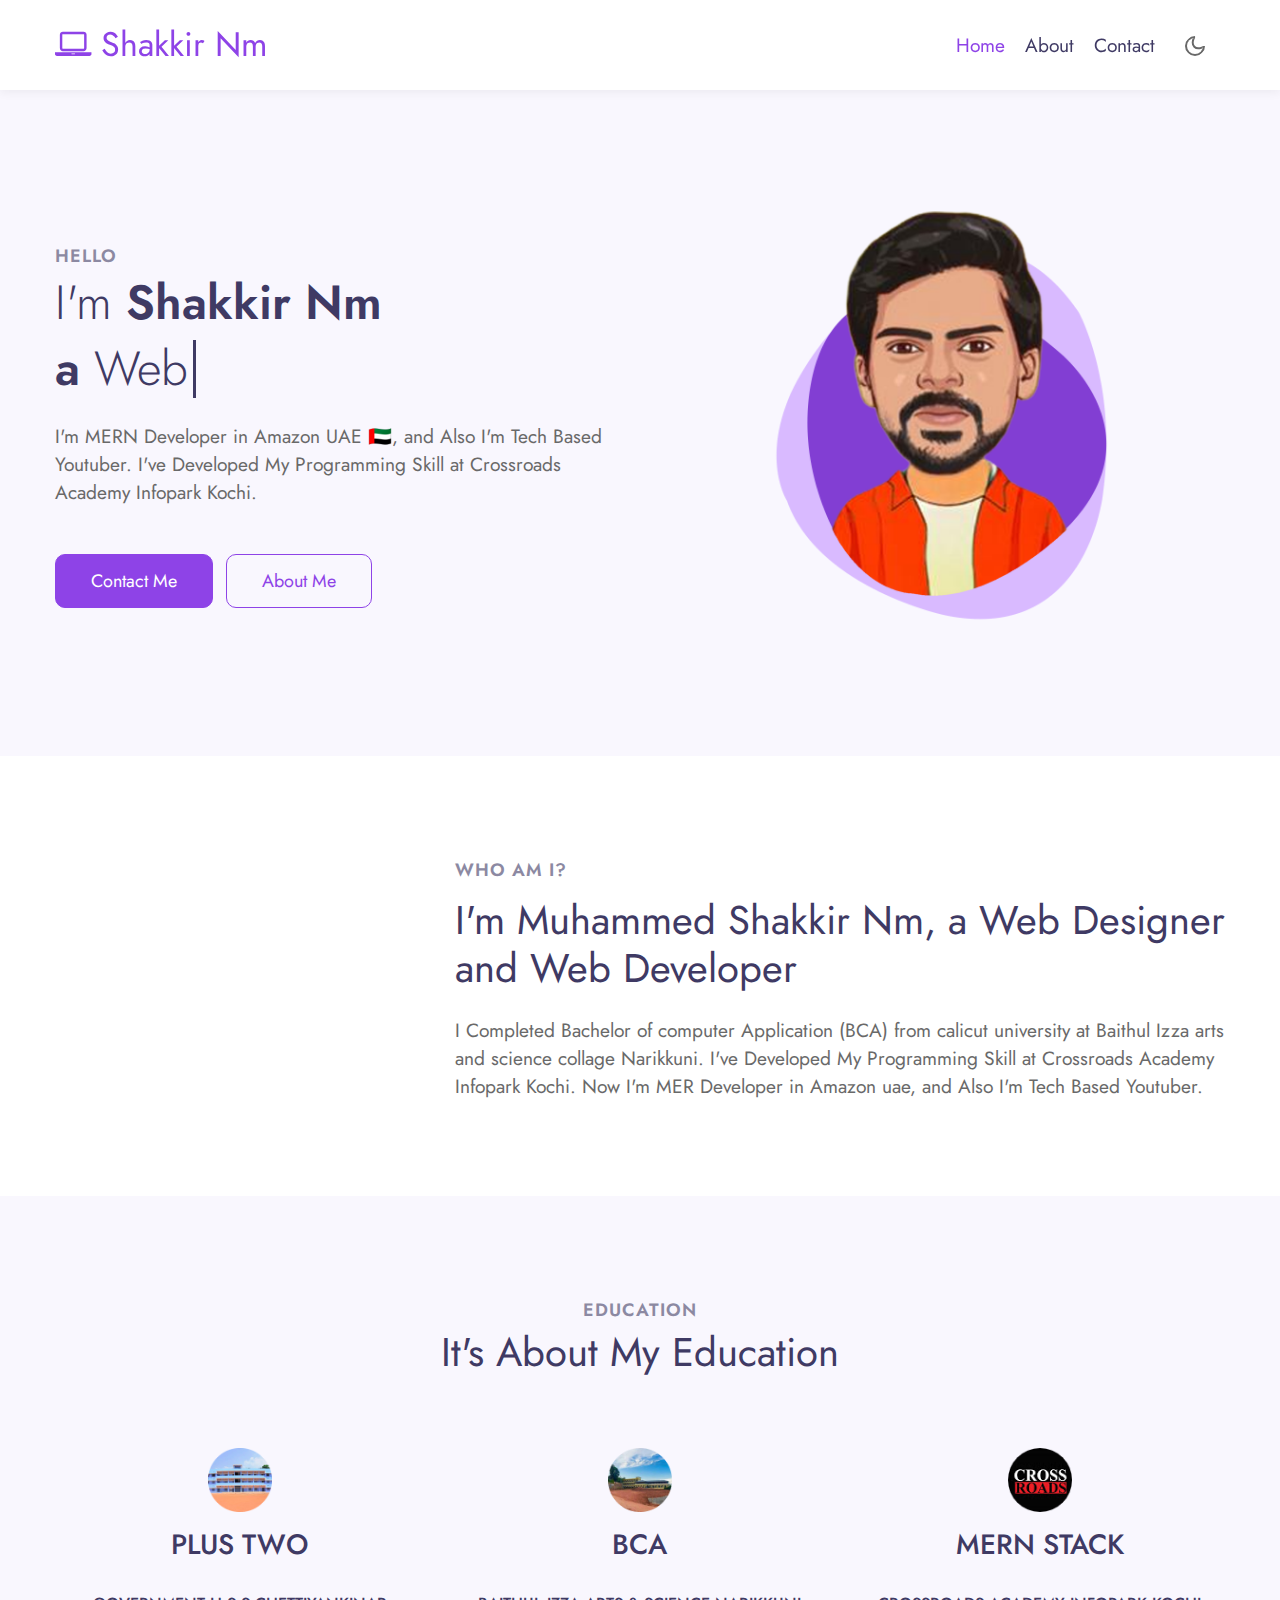
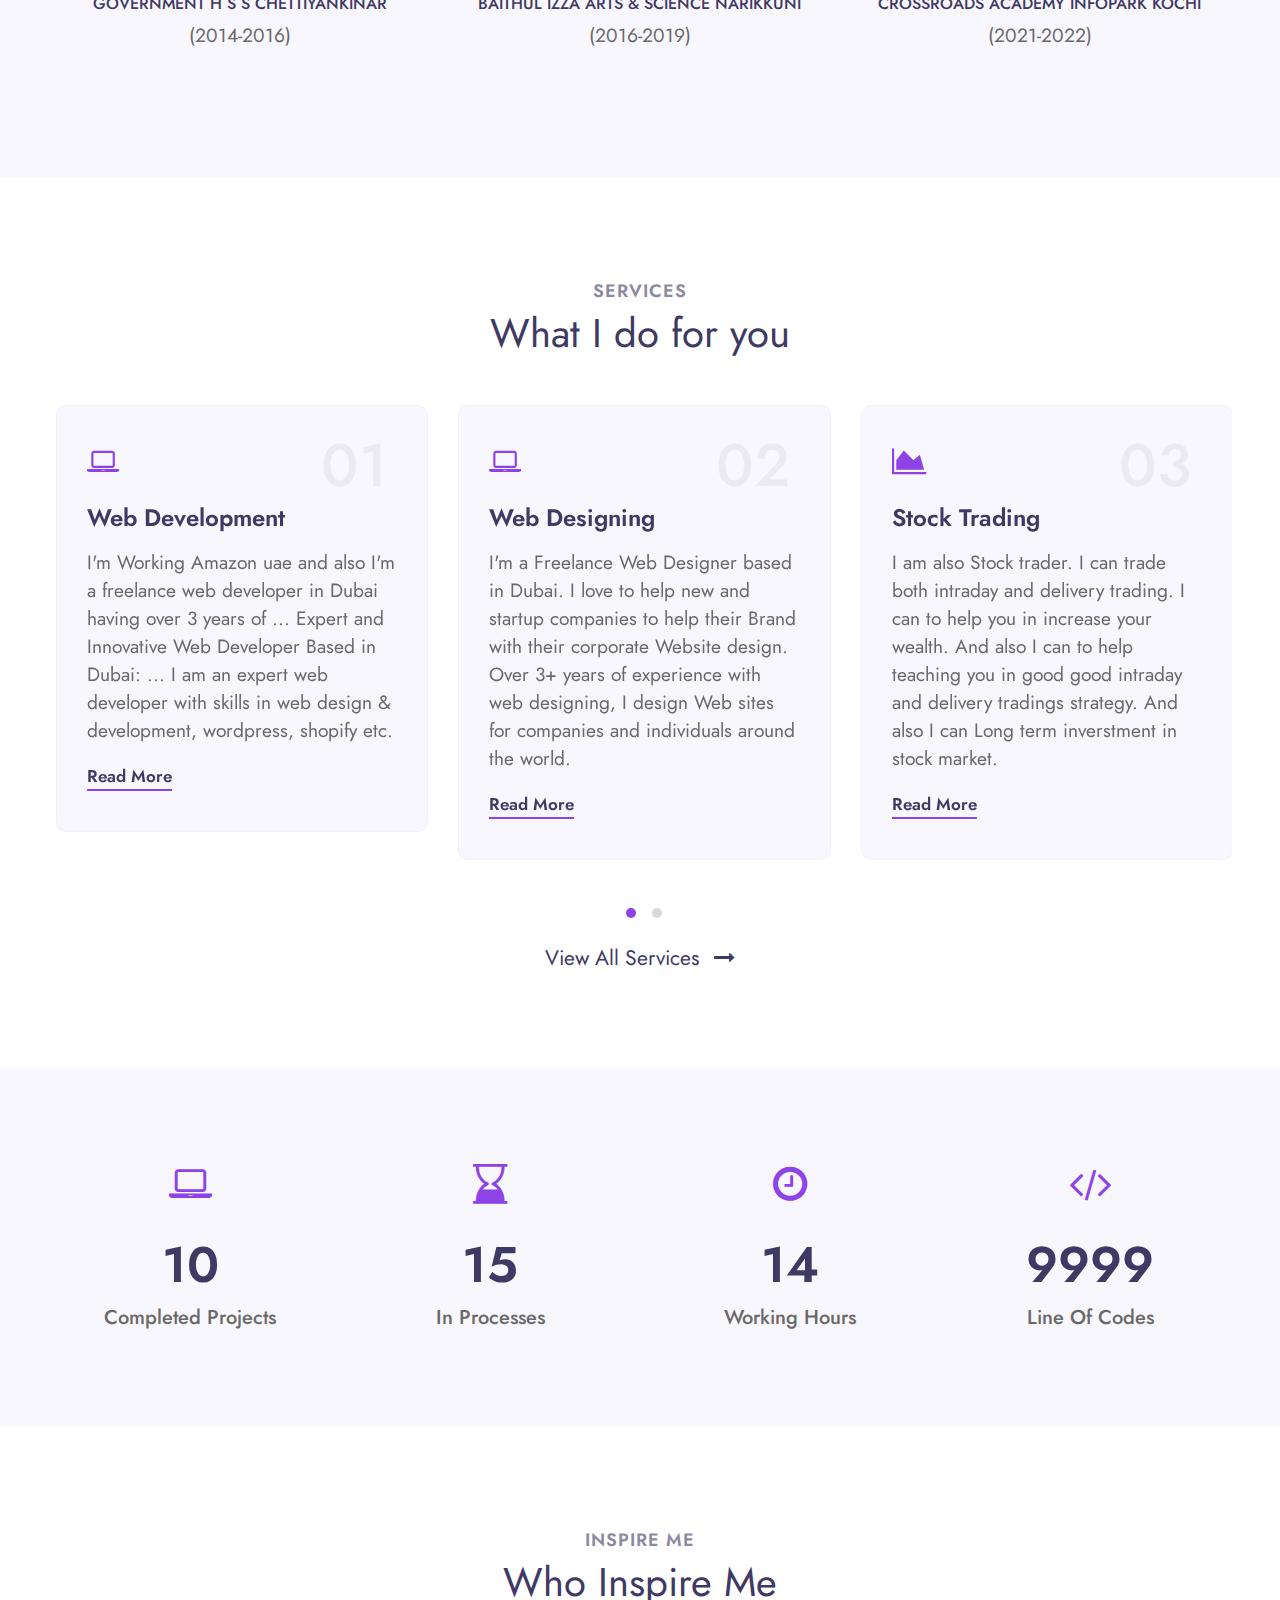
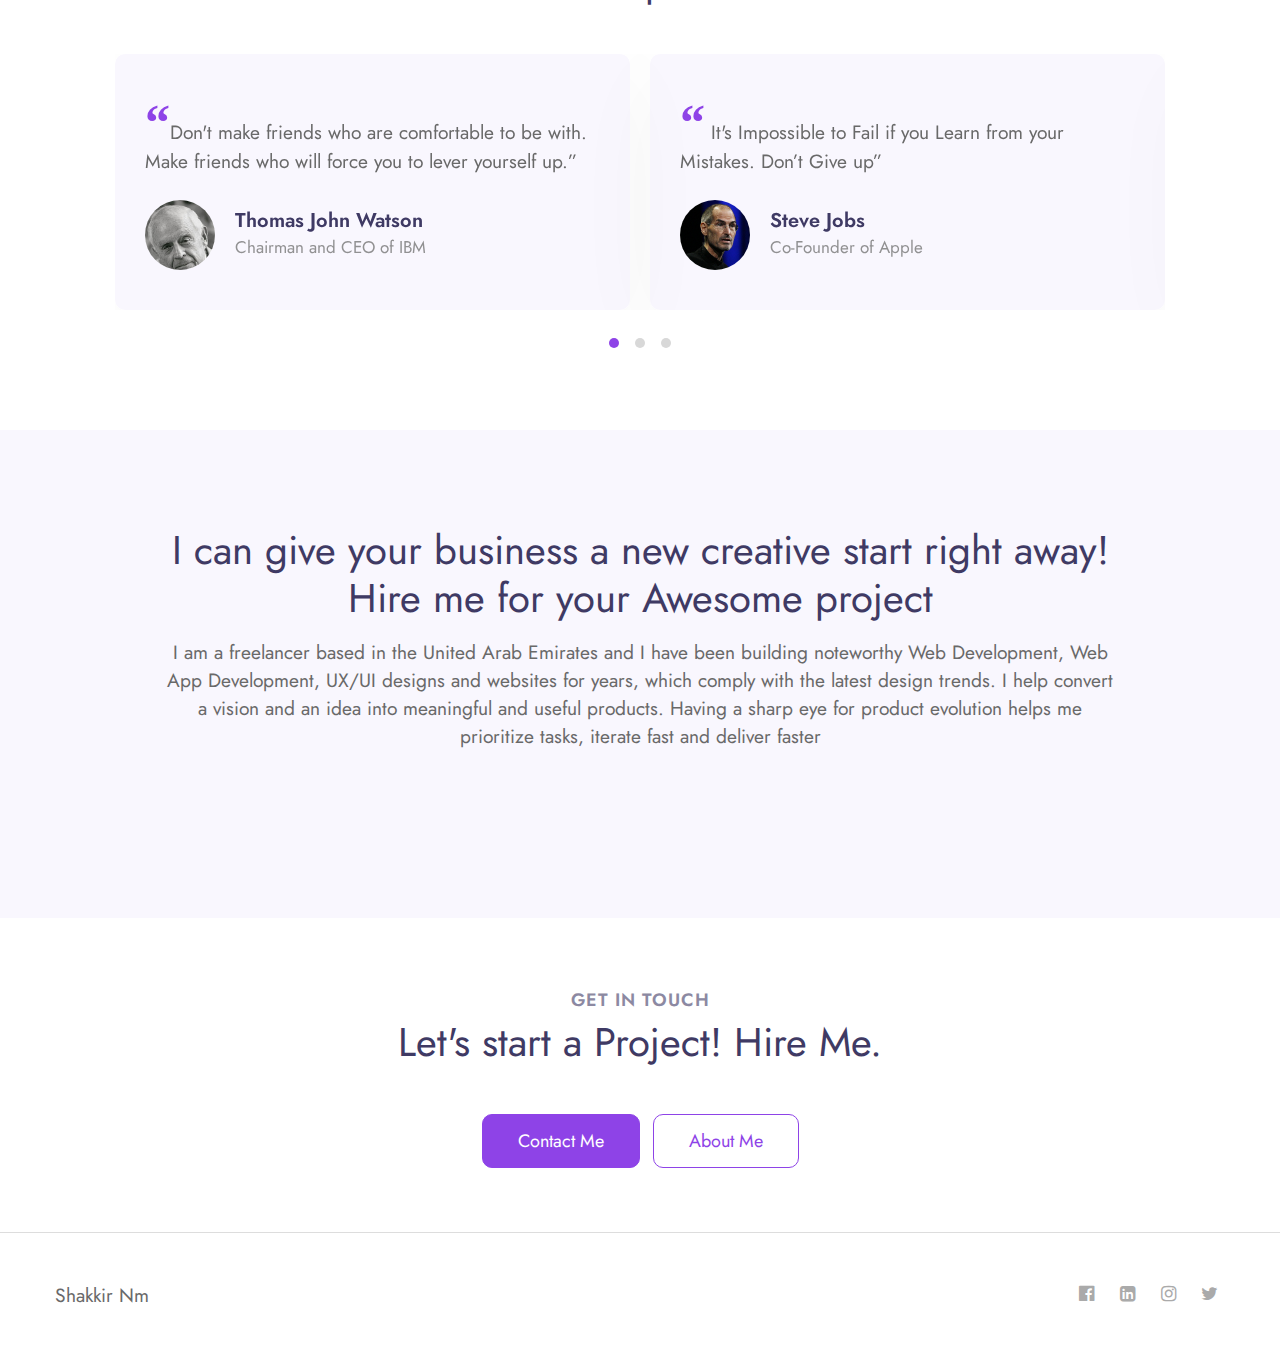
==== commit a81283c8: "validation completed" ====
--- a/index.html
+++ b/index.html
@@ -83,10 +83,10 @@
                 <span class="title-small">Hello</span>
                 <h1 class="mb-2 title"> <span>I'm</span> Shakkir Nm </h1>
                 <h1 class="mb-4 title"> a <span class="typed-text"></span><span class="cursor">&nbsp</span></h1>
-                <p>I've Developed My Programming Skill at Crossroads Academy Infopark Kochi. Now I'm MER Developer in Amazon uae, and Also I'm Tech Based Youtuber.</p>
+                <p>I'm MERN Developer in Amazon UAE 🇦🇪, and Also I'm Tech Based Youtuber. I've Developed My Programming Skill at Crossroads Academy Infopark Kochi.</p>
                 <div class="mt-sm-5 mt-4">
-                    <a class="btn btn-primary btn-style mr-2" href="contact.html"> Hire Me </a>
-                    <a class="btn btn-outline-primary btn-style mr-2" href="#portfolio"> Portfolio </a>
+                    <a class="btn btn-primary btn-style mr-2" href="contact.html">Contact Me </a>
+                    <a class="btn btn-outline-primary btn-style mr-2" href="about.html"> About Me</a>
                 </div>
             </div>
             <div class="col-lg-6 col-md-8 col-sm-10 mt-lg-0 mt-4">
@@ -113,7 +113,6 @@
                     <h5 class="title-small mb-2">Who am i?</h5>
                     <h3 class="title-big">I'm Muhammed Shakkir Nm, a Web Designer and Web Developer</h3>
                     <p class="mt-4">I Completed Bachelor of computer Application (BCA) from calicut university at Baithul Izza arts and science collage Narikkuni. I've Developed My Programming Skill at Crossroads Academy Infopark Kochi. Now I'm MER Developer in Amazon uae, and Also I'm Tech Based Youtuber.</p>
-                    <a href="#download" class="btn btn-style btn-primary mt-lg-5 mt-4">Download CV</a>
                 </div>
             </div>
         </div>
@@ -122,21 +121,48 @@
 <!-- //home page about section -->
 
 <!-- home page second section -->
-<div class="py-5 w3l-resume">
-    <div class="container py-lg-5 py-3">
-        <h5 class="title-small mb-2"> My resume</h5>
-        <h3 class="title-big mb-4">I Would Love to make your Ideas real </h3>
-        <p>I love graphic design and photography and have been working on my portfolio since 2016. You can download my
-            resume in order to learn the details of my professional life as a designer and photographer. Contact me and
-            we will discuss your projects!</p>
-        <div class="mt-5">
-            <a href="#download" class="btn btn-style btn-primary">Download resume</a>
-        </div>
-    </div>
-</div>
 <!-- //home page second section -->
 
 <!-- home page services section -->
+
+
+<section class="w3l-index5" id="about">
+  <div class="new-block py-5">
+      <div class="container py-lg-5">
+        <h5 class="title-small text-center">Education</h5>
+        <h3 class="title-big text-center mb-sm-5 mb-4">It's About My Education</h3>
+        <div class="row">
+
+          <div class="col-md-4 p-4" style="text-align: center;">
+            <img class="icon" src="assets/images/ghss.png" style="width: 4rem;"  alt="">
+            <h3 class="p-3">PLUS TWO</h3>
+            <h6 class="pt-3">GOVERNMENT H S S CHETTIYANKINAR</h6>
+            <P class="p-2">(2014-2016)</P>
+        </div>
+          
+          <div class="col-md-4 p-4" style="text-align: center;">
+            <img class="icon" src="assets/images/biass.png" style="width: 4rem;" alt="">
+              <h3 class="p-3">BCA</h3>
+              <h6 class="pt-3">BAITHUL IZZA ARTS & SCIENCE NARIKKUNI</h6>
+              <P class="p-2">(2016-2019)</P>
+          </div>
+
+          <div class="col-md-4 p-4" style="text-align: center;">
+            <img class="icon" src="assets/images/crossroads.png" style="width: 4rem;" alt="">
+            <h3 class="p-3">MERN STACK</h3>
+            <h6 class="pt-3">CROSSROADS ACADEMY INFOPARK KOCHI</h6>
+            <P class="p-2">(2021-2022)</P>
+        </div>         
+
+
+        </div>
+
+      </div>
+  </div>
+</section>
+
+
+
 <section class="w3l-services">
     <div class="blog py-5" id="services">
         <div class="container py-lg-5">
@@ -236,7 +262,7 @@
             </div>
             <div class="mt-5 text-more">
                 <p class="mt-4 pt-3 sample text-center">
-                    <a href="services.html">View All Services <span class="pl-2 fa fa-long-arrow-right"></span></a>
+                    <a href="#w3l-services">View All Services <span class="pl-2 fa fa-long-arrow-right"></span></a>
                 </p>
             </div>
         </div>
@@ -250,23 +276,23 @@
         <div class="row stats-con">
             <div class="col-sm-3 col-6 stats_info counter_grid">
                 <span class="fa fa-laptop"></span>
-                <p class="counter">700</p>
+                <p class="counter">10</p>
                 <h4>Completed projects</h4>
             </div>
             <div class="col-sm-3 col-6 stats_info counter_grid1">
                 <span class="fa fa-hourglass-end"></span>
-                <p class="counter">120</p>
+                <p class="counter">15</p>
                 <h4>In processes</h4>
             </div>
             <div class="col-sm-3 col-6 stats_info counter_grid mt-sm-0 mt-5">
-                <span class="fa fa-gift"></span>
-                <p class="counter">12</p>
-                <h4>Awards Received</h4>
+                <span class="fa fa-clock-o"></span>
+                <p class="counter">14</p>
+                <h4>Working Hours</h4>
             </div>
             <div class="col-sm-3 col-6 stats_info counter_grid2 mt-sm-0 mt-5">
-                <span class="fa fa-smile-o"></span>
-                <p class="counter">1050</p>
-                <h4>Happy Clients</h4>
+                <span class="fa fa-code"></span>
+                <p class="counter">9999</p>
+                <h4>Line of Codes</h4>
             </div>
         </div>
     </div>
@@ -288,16 +314,14 @@
                         <div class="testimonial-content">
                             <div class="testimonial">
                                 <blockquote>
-                                    <q>Lorem ipsum dolor sit amet consectetur adipisicing elit. Velit beatae laudantium
-                                        voluptate rem ullam dolore nisi voluptatibus esse quasi, doloribus tempora.
-                                        Dolores molestias adipisci dolor sit amet!.</q>
+                                    <q>Don't make friends who are comfortable to be with. Make friends who will force you to lever yourself up.</q>
                                 </blockquote>
                                 <div class="testi-des">
-                                    <div class="test-img"><img src="assets/images/team1.jpg" class="img-fluid" alt="client-img">
+                                    <div class="test-img"><img src="assets/images/thomas j watson.jpg" class="img-fluid" alt="client-img">
                                     </div>
                                     <div class="peopl align-self">
-                                        <h3>John wilson</h3>
-                                        <p class="indentity">Seattle, Washington</p>
+                                        <h3>Thomas John Watson</h3>
+                                        <p class="indentity">Chairman and CEO of IBM</p>
                                     </div>
                                 </div>
                             </div>
@@ -307,16 +331,14 @@
                         <div class="testimonial-content">
                             <div class="testimonial">
                                 <blockquote>
-                                    <q>Lorem ipsum dolor sit amet consectetur adipisicing elit. Velit beatae laudantium
-                                        voluptate rem ullam dolore nisi voluptatibus esse quasi, doloribus tempora.
-                                        Dolores molestias adipisci dolor sit amet!.</q>
+                                    <q> It's Impossible to Fail if you Learn from your Mistakes. Don’t Give up</q>
                                 </blockquote>
                                 <div class="testi-des">
-                                    <div class="test-img"><img src="assets/images/team2.jpg" class="img-fluid" alt="client-img">
+                                    <div class="test-img"><img src="assets/images/steve jobs.jpeg" class="img-fluid" alt="client-img">
                                     </div>
                                     <div class="peopl align-self">
-                                        <h3>Julia sakura</h3>
-                                        <p class="indentity">Seattle, Washington</p>
+                                        <h3>Steve Jobs</h3>
+                                        <p class="indentity">Co-Founder of Apple</p>
                                     </div>
                                 </div>
                             </div>
@@ -326,16 +348,14 @@
                         <div class="testimonial-content">
                             <div class="testimonial">
                                 <blockquote>
-                                    <q>Lorem ipsum dolor sit amet consectetur adipisicing elit. Velit beatae laudantium
-                                        voluptate rem ullam dolore nisi voluptatibus esse quasi, doloribus tempora.
-                                        Dolores molestias adipisci dolor sit amet!.</q>
+                                    <q>When something is important enough, you do it even if the odds are not in your favor.</q>
                                 </blockquote>
                                 <div class="testi-des">
-                                    <div class="test-img"><img src="assets/images/team3.jpg" class="img-fluid" alt="client-img">
+                                    <div class="test-img"><img src="assets/images/elon musk.jpeg" class="img-fluid" alt="client-img">
                                     </div>
                                     <div class="peopl align-self">
-                                        <h3>Roy Linderson</h3>
-                                        <p class="indentity">Seattle, Washington</p>
+                                        <h3>Elon Musk</h3>
+                                        <p class="indentity">CEO of Tesla</p>
                                     </div>
                                 </div>
                             </div>
@@ -345,16 +365,14 @@
                         <div class="testimonial-content">
                             <div class="testimonial">
                                 <blockquote>
-                                    <q>Lorem ipsum dolor sit amet consectetur adipisicing elit. Velit beatae laudantium
-                                        voluptate rem ullam dolore nisi voluptatibus esse quasi, doloribus tempora.
-                                        Dolores molestias adipisci dolor sit amet!.</q>
+                                    <q>If you are born Poor it's not your mistake, but if you die poor it's your mistake</q>
                                 </blockquote>
                                 <div class="testi-des">
-                                    <div class="test-img"><img src="assets/images/team4.jpg" class="img-fluid" alt="client-img">
+                                    <div class="test-img"><img src="assets/images/bill gates.jpeg" class="img-fluid" alt="client-img">
                                     </div>
                                     <div class="peopl align-self">
-                                        <h3>Mike Thyson</h3>
-                                        <p class="indentity">Seattle, Washington</p>
+                                        <h3>Bill Gates</h3>
+                                        <p class="indentity">Founder of Microsoft</p>
                                     </div>
                                 </div>
                             </div>
@@ -364,16 +382,14 @@
                         <div class="testimonial-content">
                             <div class="testimonial">
                                 <blockquote>
-                                    <q>Lorem ipsum dolor sit amet consectetur adipisicing elit. Velit beatae laudantium
-                                        voluptate rem ullam dolore nisi voluptatibus esse quasi, doloribus tempora.
-                                        Dolores molestias adipisci dolor sit amet!.</q>
+                                    <q>As a leader, it's important to not just see your own success, but focus on the success of others</q>
                                 </blockquote>
                                 <div class="testi-des">
-                                    <div class="test-img"><img src="assets/images/team2.jpg" class="img-fluid" alt="client-img">
+                                    <div class="test-img"><img src="assets/images/sundar pichai.jpg" class="img-fluid" alt="client-img">
                                     </div>
                                     <div class="peopl align-self">
-                                        <h3>Laura gill</h3>
-                                        <p class="indentity">Seattle, Washington</p>
+                                        <h3>Sundar Pichai</h3>
+                                        <p class="indentity">CEO , Google</p>
                                     </div>
                                 </div>
                             </div>
@@ -383,16 +399,14 @@
                         <div class="testimonial-content">
                             <div class="testimonial">
                                 <blockquote>
-                                    <q>Lorem ipsum dolor sit amet consectetur adipisicing elit. Velit beatae laudantium
-                                        voluptate rem ullam dolore nisi voluptatibus esse quasi, doloribus tempora.
-                                        Dolores molestias adipisci dolor sit amet!.</q>
+                                    <q>Price is what you pay, Value is what you get</q>
                                 </blockquote>
                                 <div class="testi-des">
-                                    <div class="test-img"><img src="assets/images/team3.jpg" class="img-fluid" alt="client-img">
+                                    <div class="test-img"><img src="assets/images/warren buffett.jpeg" class="img-fluid" alt="client-img">
                                     </div>
                                     <div class="peopl align-self">
-                                        <h3>Smith Johnson</h3>
-                                        <p class="indentity">Seattle, Washington</p>
+                                        <h3>Warren Buffett</h3>
+                                        <p class="indentity">CEO of Berkshire Hathaway</p>
                                     </div>
                                 </div>
                             </div>
@@ -415,23 +429,12 @@
                 <div class="section-width">
                     <h3 class="title-big">I can give your business a new creative start right away! Hire me for your
                         Awesome project</h3>
-                    <p class="mt-3">Lorem ipsum, dolor sit amet consectetur adipisicing elit. At, corrupti odit? At iure
-                        facere,
-                        porro repellat officia quas, dolores magnam assumenda soluta odit
-                        harum
-                        voluptate inventore ipsa maiores fugiat accusamus eos nulla. Iure voluptatibus explicabo
-                        officia.</p>
+                    <p class="mt-3">I am a freelancer based in the United Arab Emirates and I have been building noteworthy Web Development, Web App Development, UX/UI designs and websites for years, which comply with the latest design trends. I help convert a vision and an idea into meaningful and useful products. Having a sharp eye for product evolution helps me prioritize tasks, iterate fast and deliver faster</p>
                 </div>
                 <div class="history-info mt-5">
                     <div class="position-relative">
-                        <img src="assets/images/bg.jpg" class="img-fluid radius-image video-popup-image"
-                            alt="video-popup">
-
-                        <a href="#small-dialog" class="popup-with-zoom-anim play-view text-center position-absolute">
-                            <span class="video-play-icon">
-                                <span class="fa fa-play"></span>
-                            </span>
-                        </a>
+                        <img src="assets/images/Happy client.jpg" class="img-fluid radius-image"
+                            alt="">
 
                         <!-- dialog itself, mfp-hide class is required to make dialog hidden -->
                         <div id="small-dialog" class="zoom-anim-dialog mfp-hide">
@@ -455,8 +458,8 @@
    <div class="container py-3">
      <h6 class="title-small">Get in touch</h6>
      <h3 class="title-big mb-md-5 mb-4">Let's start a Project! Hire Me.</h3>
-     <a href="contact.html" class="btn btn-style btn-primary mr-2">Hire Me </a>
-     <a href="contact.html" class="btn btn-style btn-outline-primary">Get in touch</a>
+     <a href="contact.html" class="btn btn-style btn-primary mr-2">Contact Me </a>
+     <a href="about.html" class="btn btn-style btn-outline-primary">About Me</a>
    </div>
  </section>
  <!-- //freelance hire me -->
--- a/assets/css/style-starter.css
+++ b/assets/css/style-starter.css
@@ -11726,3 +11726,5 @@
   opacity: 0; }
 
 /*# sourceMappingURL=style-starter.css.map */
+
+
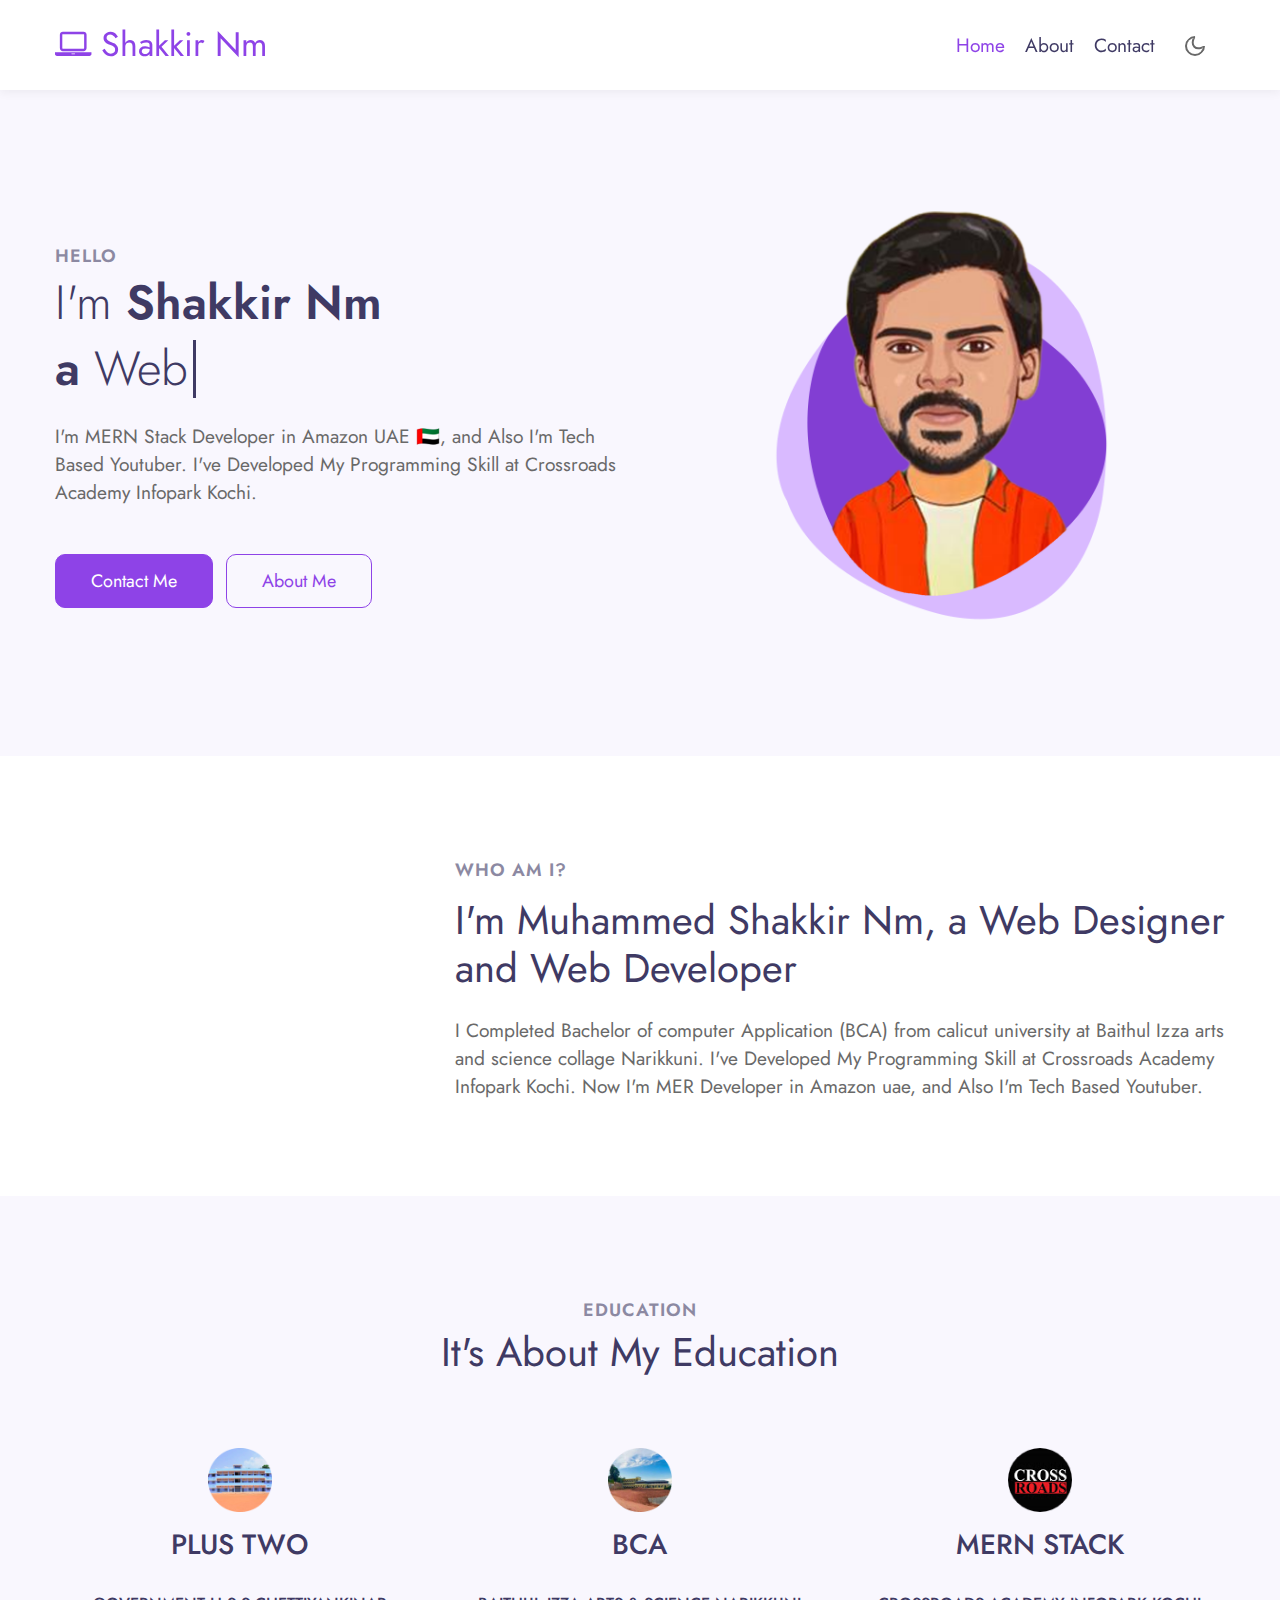
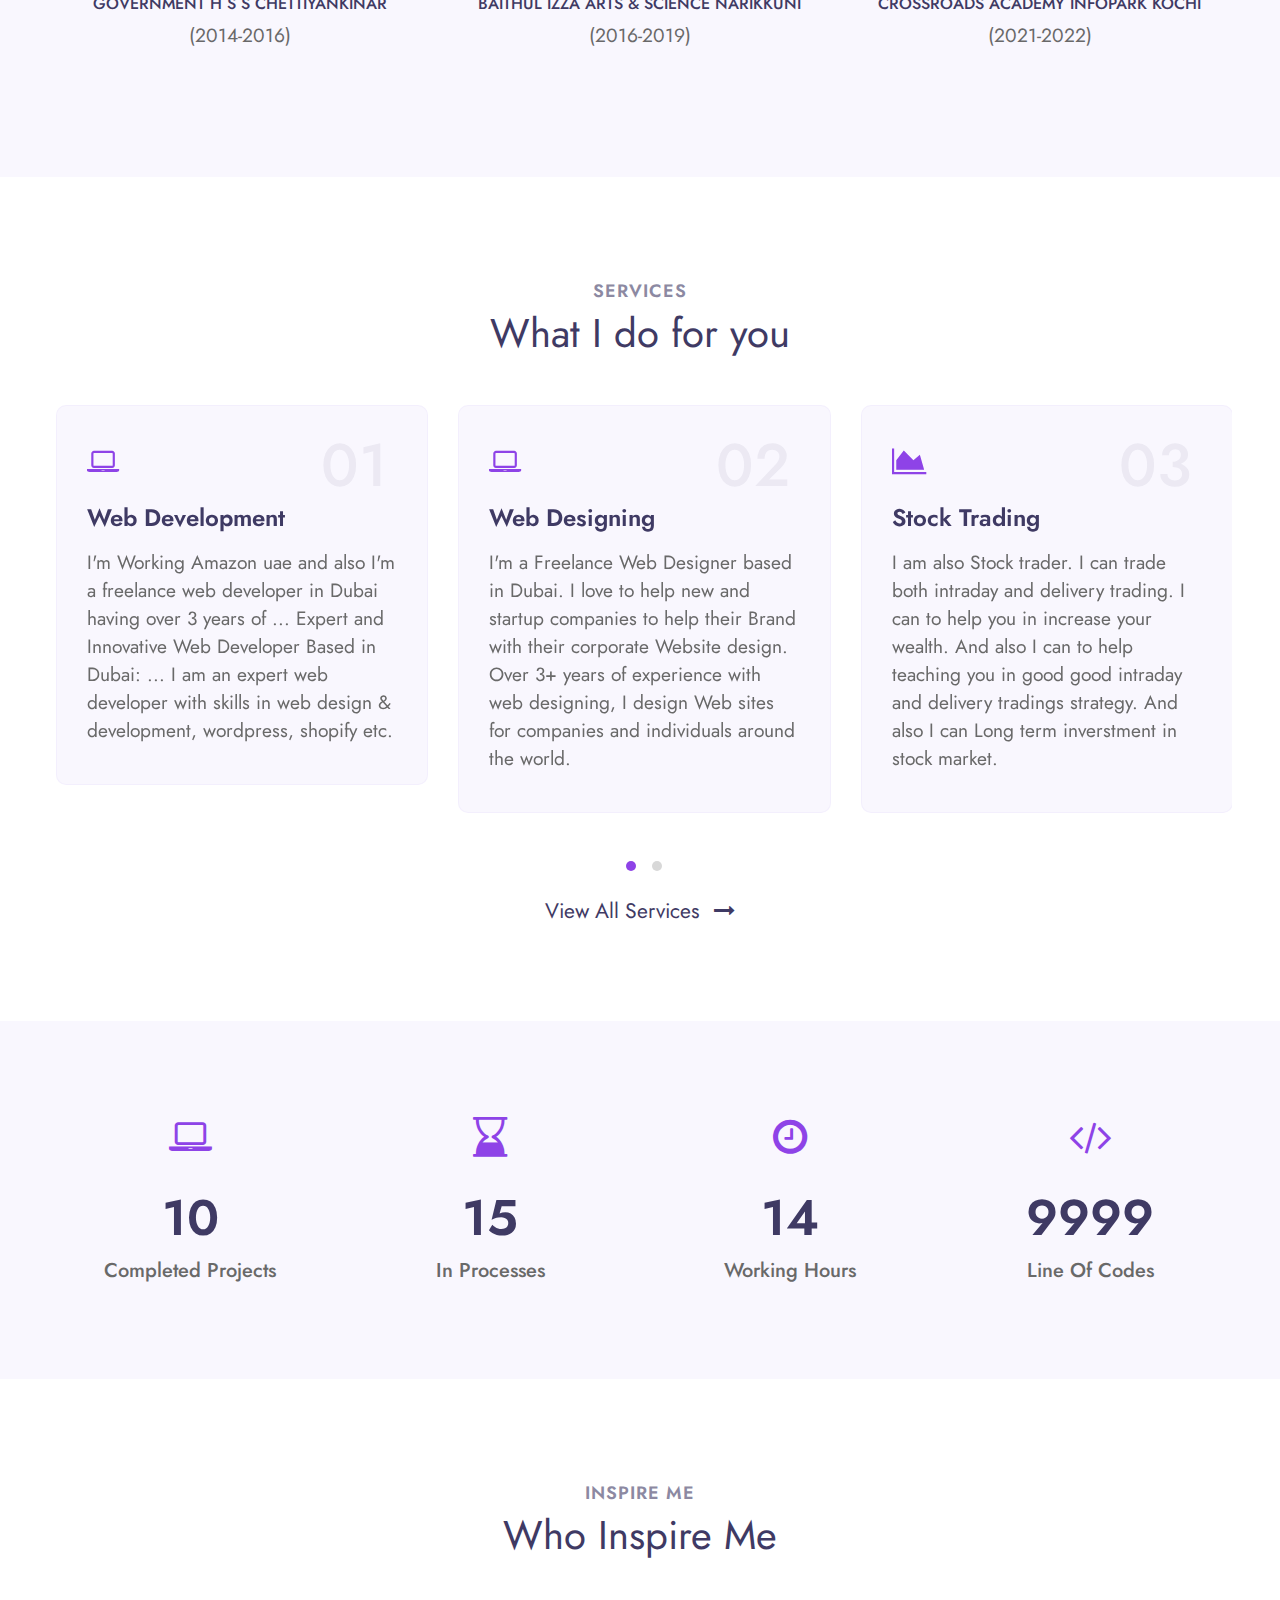
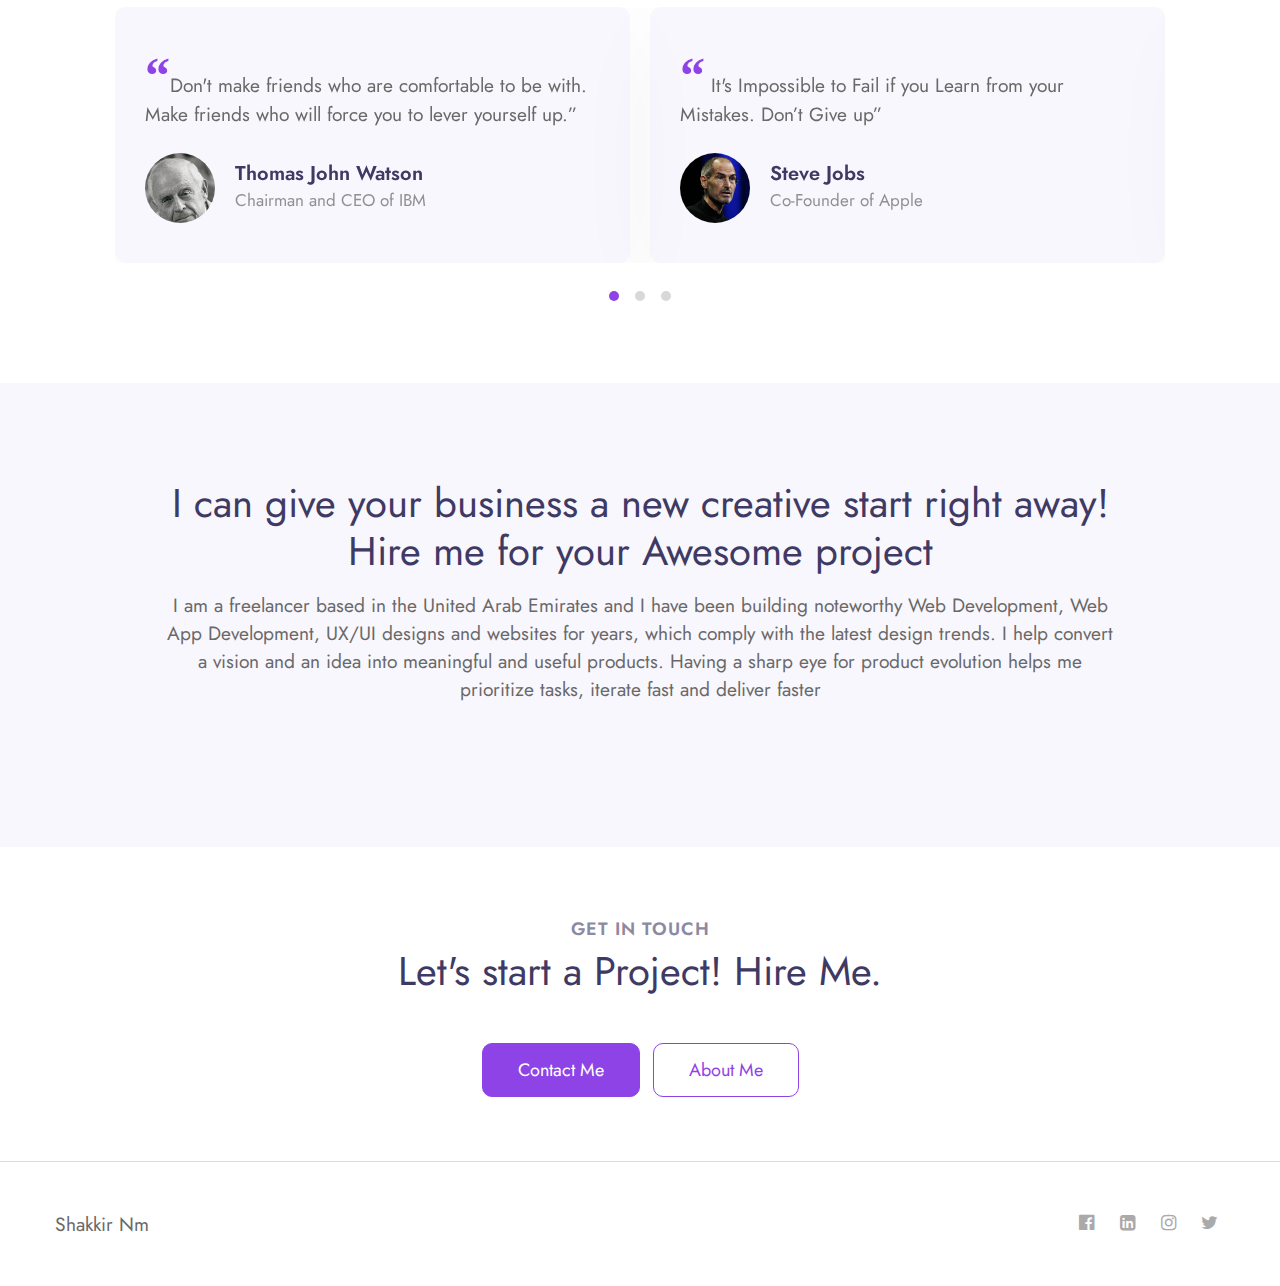
==== commit a1f84e96: "final" ====
--- a/index.html
+++ b/index.html
@@ -83,7 +83,7 @@
                 <span class="title-small">Hello</span>
                 <h1 class="mb-2 title"> <span>I'm</span> Shakkir Nm </h1>
                 <h1 class="mb-4 title"> a <span class="typed-text"></span><span class="cursor">&nbsp</span></h1>
-                <p>I'm MERN Developer in Amazon UAE 🇦🇪, and Also I'm Tech Based Youtuber. I've Developed My Programming Skill at Crossroads Academy Infopark Kochi.</p>
+                <p>I'm MERN Stack Developer in Amazon UAE 🇦🇪, and Also I'm Tech Based Youtuber. I've Developed My Programming Skill at Crossroads Academy Infopark Kochi.</p>
                 <div class="mt-sm-5 mt-4">
                     <a class="btn btn-primary btn-style mr-2" href="contact.html">Contact Me </a>
                     <a class="btn btn-outline-primary btn-style mr-2" href="about.html"> About Me</a>
@@ -180,8 +180,7 @@
                                 </div>
                                 <h4 class="number">01</h4>
                                 <h4><a href="#url">Web Development</a></h4>
-                                <p>I'm Working Amazon uae and also I'm a freelance web developer in Dubai having over 3 years of ... Expert and Innovative Web Developer Based in Dubai: ... I am an expert web developer with skills in web design & development, wordpress, shopify etc.</p>
-                                  <a href="#read" class="read">Read more</a>
+                                <p ">I'm Working Amazon uae and also I'm a freelance web developer in Dubai having over 3 years of ... Expert and Innovative Web Developer Based in Dubai: ... I am an expert web developer with skills in web design & development, wordpress, shopify etc.</p>
                               </div>
                         </div>
                     </div>
@@ -195,7 +194,7 @@
                               <h4 class="number">02</h4>
                               <h4><a href="#url">Web Designing</a></h4>
                               <p>I'm a Freelance Web Designer based in Dubai. I love to help new and startup companies to help their Brand with their corporate Website design. Over 3+ years of experience with web designing, I design Web sites for companies and individuals around the world.</p>
-                                <a href="#read" class="read">Read more</a>
+                                
                             </div>
                       </div>
                    </div>
@@ -209,7 +208,7 @@
                                     <h4 class="number">03</h4>
                                     <h4><a href="#url">Stock Trading</a></h4>
                                     <p>I am also Stock trader. I can trade both intraday and delivery trading. I can to help you in increase your wealth. And also I can to help teaching you in good good intraday and delivery tradings strategy. And also I can Long term inverstment in stock market.</p>
-                                      <a href="#read" class="read">Read more</a>
+                                      
                                   </div>
                             </div>
                         </div>
@@ -223,7 +222,7 @@
                                   <h4 class="number">04</h4>
                                   <h4><a href="#url">UI/UX Design</a></h4>
                                   <p>I'm Interesting to design Web sites, Web Applications, Mobile applications, So I can help your needs like Web designing, Web Application, Mobile app etc... You can contact me when you want these services. I am using for designing Adobe XD. </p>
-                                  <a href="#read" class="read">Read more</a>
+                                  
                               </div>
                           </div>
                       </div>
@@ -237,7 +236,7 @@
                                     <h4 class="number">05</h4>
                                     <h4><a href="#url">Mobile App Dovelopment</a></h4>
                                     <p>I am a dedicated Freelance Mobile Application Designer and Developer in United Arab Emirates. Over 3+ years of experience with UI/UX designing I design and developed Android, iPhone and Hybrid Android & iOS Mobile Apps for companies and individuals around the world.</p>
-                                    <a href="#read" class="read">Read more</a>
+                                   
                                 </div>
                             </div>
                         </div>
@@ -253,7 +252,7 @@
                                     <h4 class="number">06</h4>
                                     <h4><a href="#url">Web App Development</a></h4>
                                     <p>Seasoned Full Stack Web App Engineer & Architect. Lean Agile Project & Team Mentor. I have a decade of experience with web applications, Also I am doing freelance services.When you want these services Surely I can help you in your project.</p>
-                                      <a href="#read" class="read">Read more</a>
+                                     
                                   </div>
                             </div>
                         </div>
@@ -433,8 +432,7 @@
                 </div>
                 <div class="history-info mt-5">
                     <div class="position-relative">
-                        <img src="assets/images/Happy client.jpg" class="img-fluid radius-image"
-                            alt="">
+                       
 
                         <!-- dialog itself, mfp-hide class is required to make dialog hidden -->
                         <div id="small-dialog" class="zoom-anim-dialog mfp-hide">
--- a/assets/css/style-starter.css
+++ b/assets/css/style-starter.css
@@ -11728,3 +11728,7 @@
 /*# sourceMappingURL=style-starter.css.map */
 
 
+.err{
+  color: #ff0000 ;
+}
+
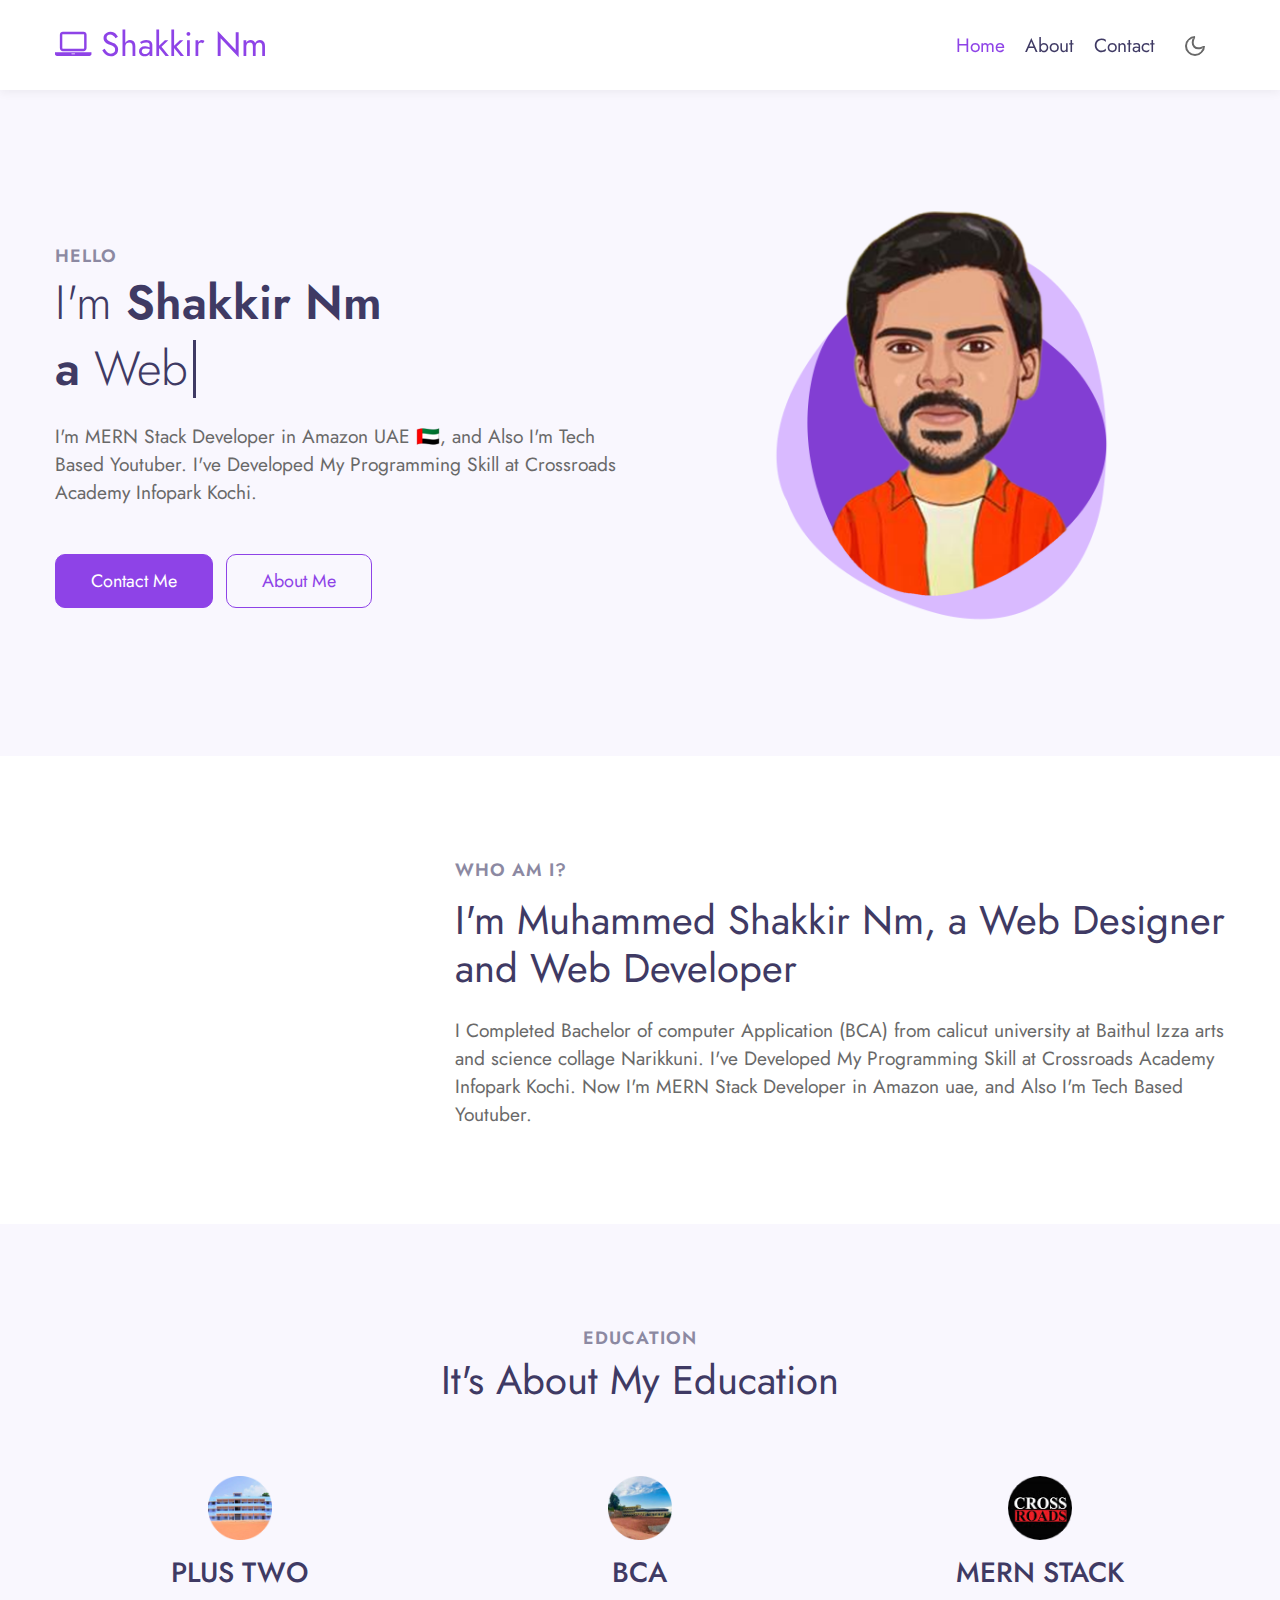
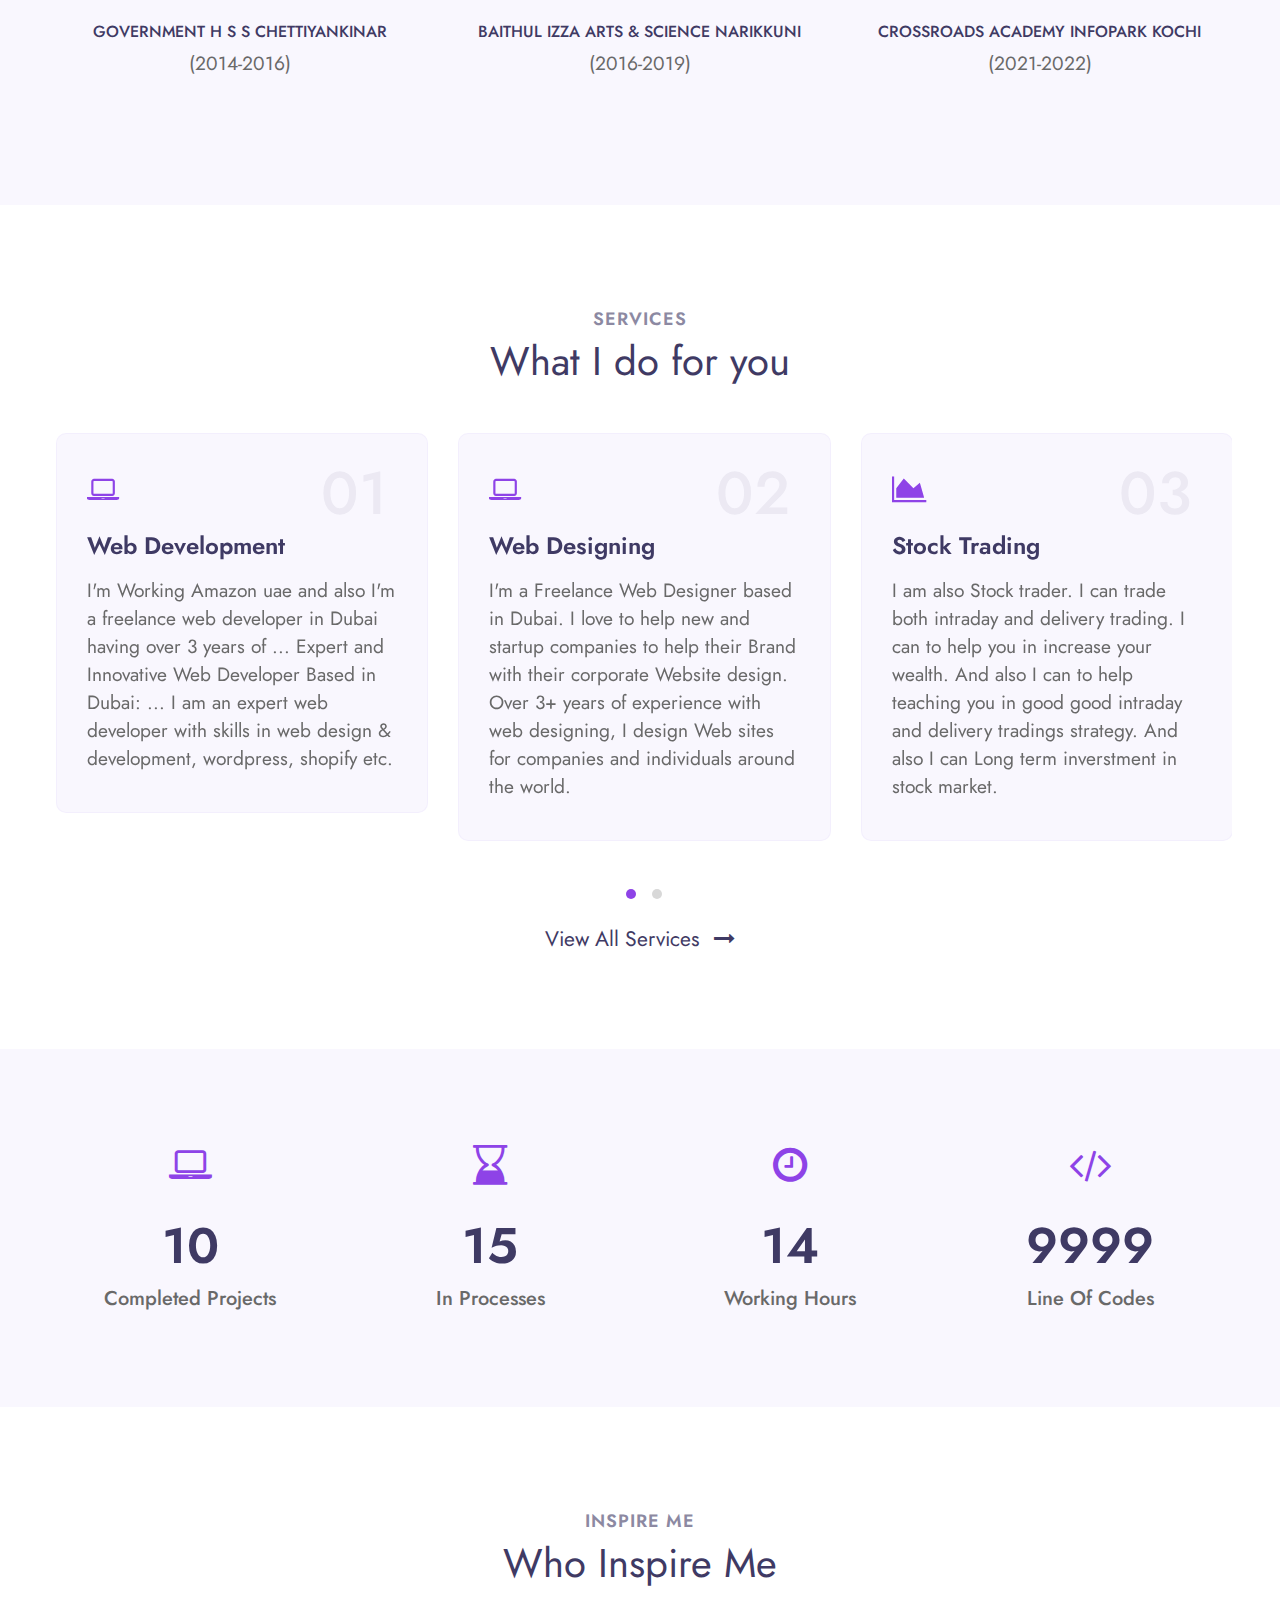
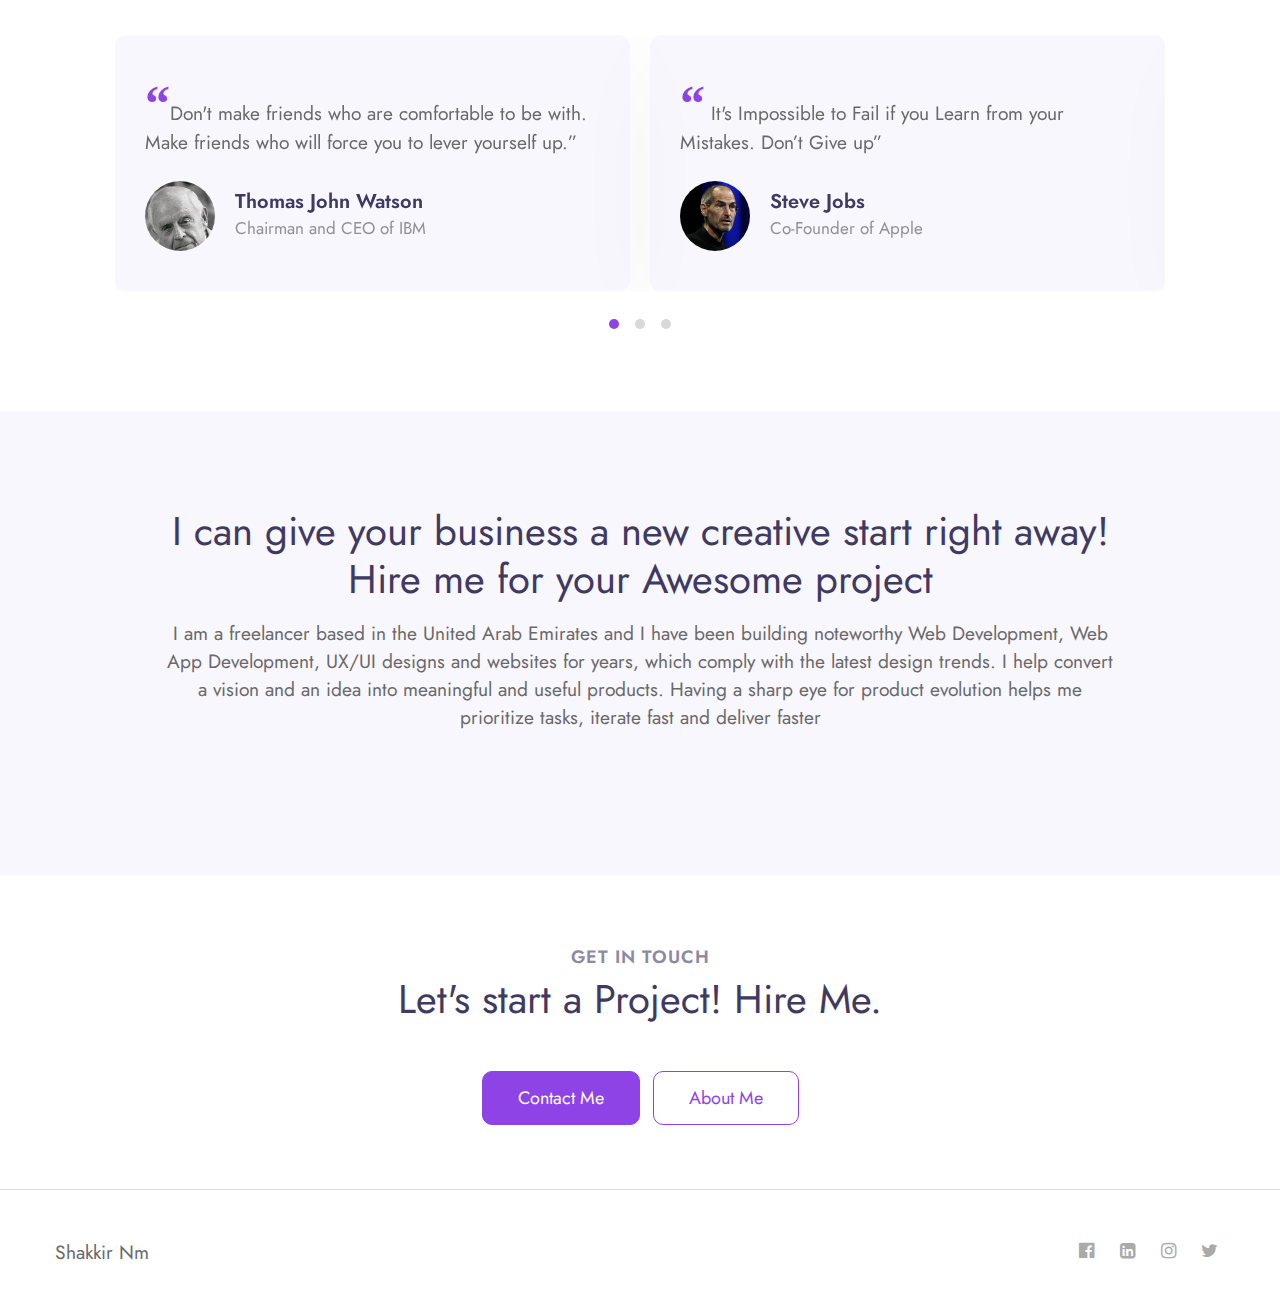
==== commit 89103656: "content edited" ====
--- a/index.html
+++ b/index.html
@@ -112,7 +112,8 @@
                 <div class="col-lg-8 mt-lg-0 mt-5">
                     <h5 class="title-small mb-2">Who am i?</h5>
                     <h3 class="title-big">I'm Muhammed Shakkir Nm, a Web Designer and Web Developer</h3>
-                    <p class="mt-4">I Completed Bachelor of computer Application (BCA) from calicut university at Baithul Izza arts and science collage Narikkuni. I've Developed My Programming Skill at Crossroads Academy Infopark Kochi. Now I'm MER Developer in Amazon uae, and Also I'm Tech Based Youtuber.</p>
+                    <p class="mt-4">I Completed Bachelor of computer Application (BCA) from calicut university at Baithul Izza arts and science collage Narikkuni. 
+                      I've Developed My Programming Skill at Crossroads Academy Infopark Kochi. Now I'm MERN Stack Developer in Amazon uae, and Also I'm Tech Based Youtuber.</p>
                 </div>
             </div>
         </div>
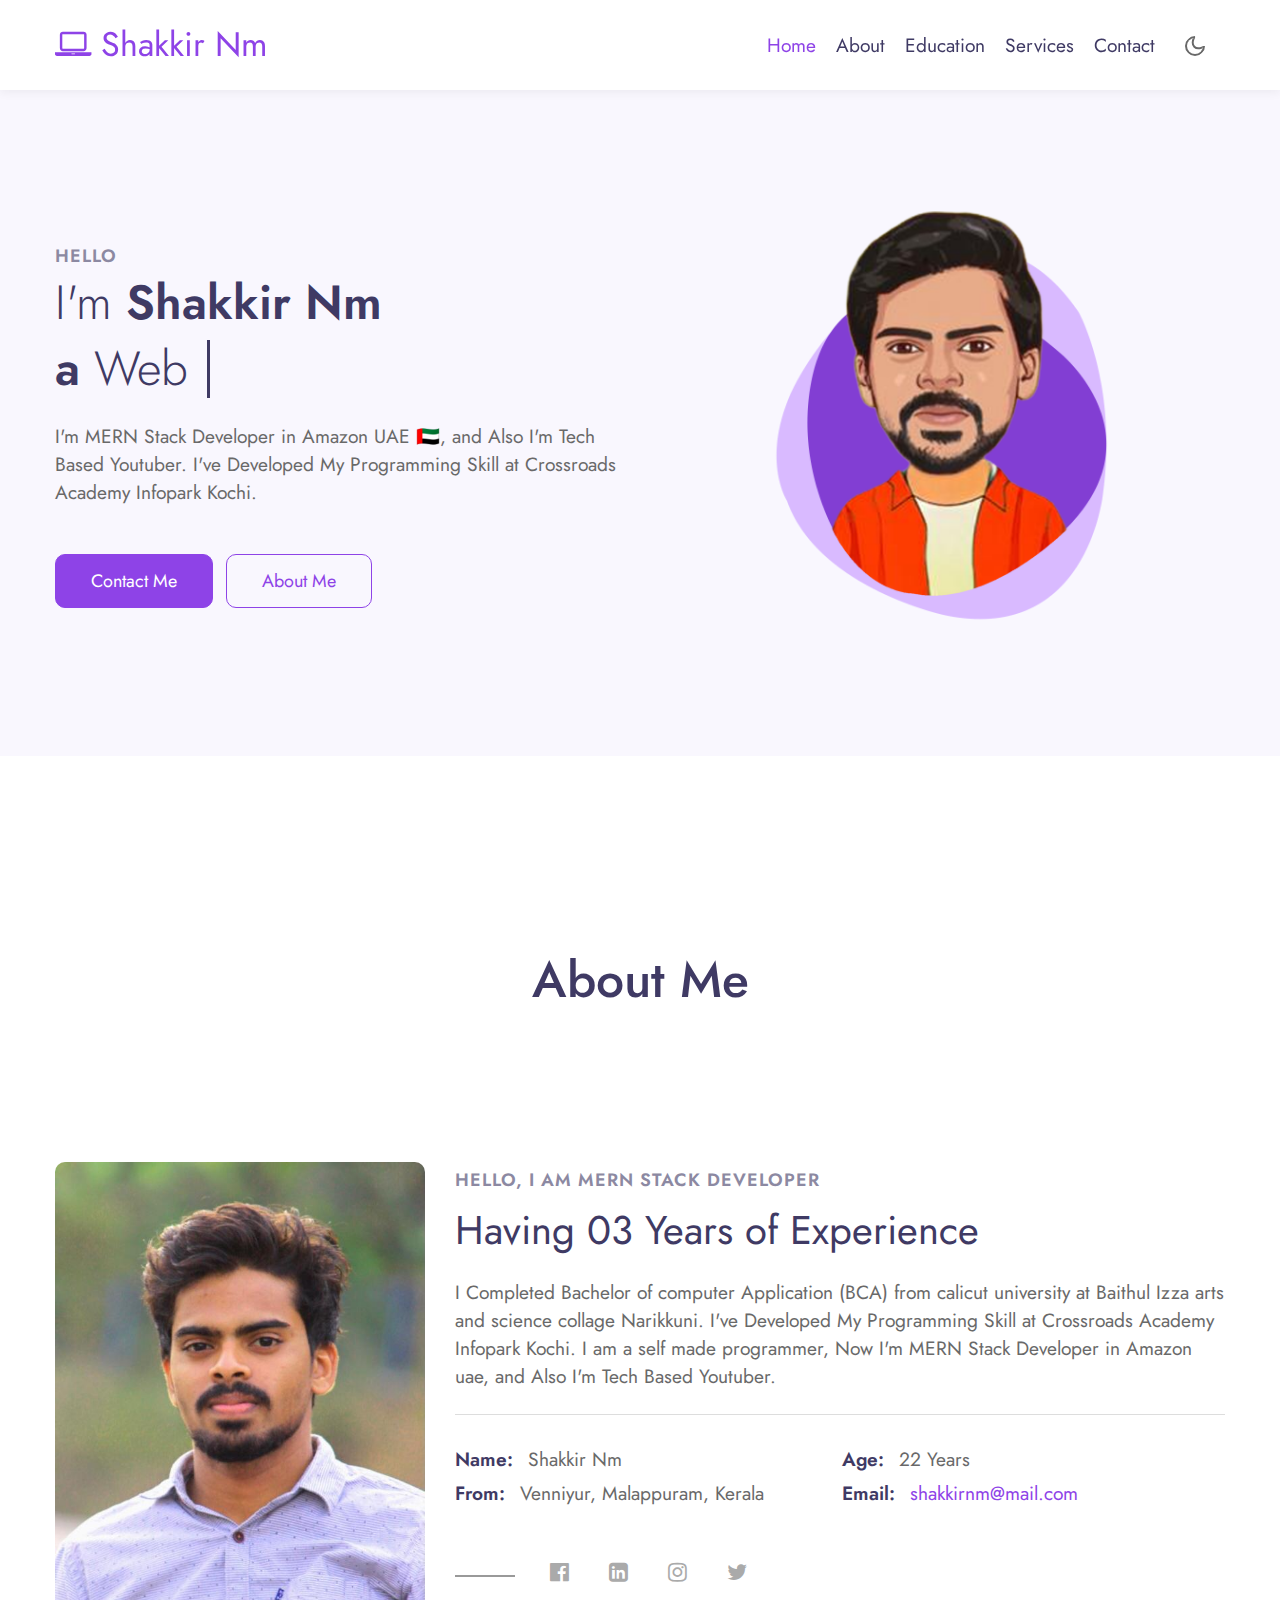
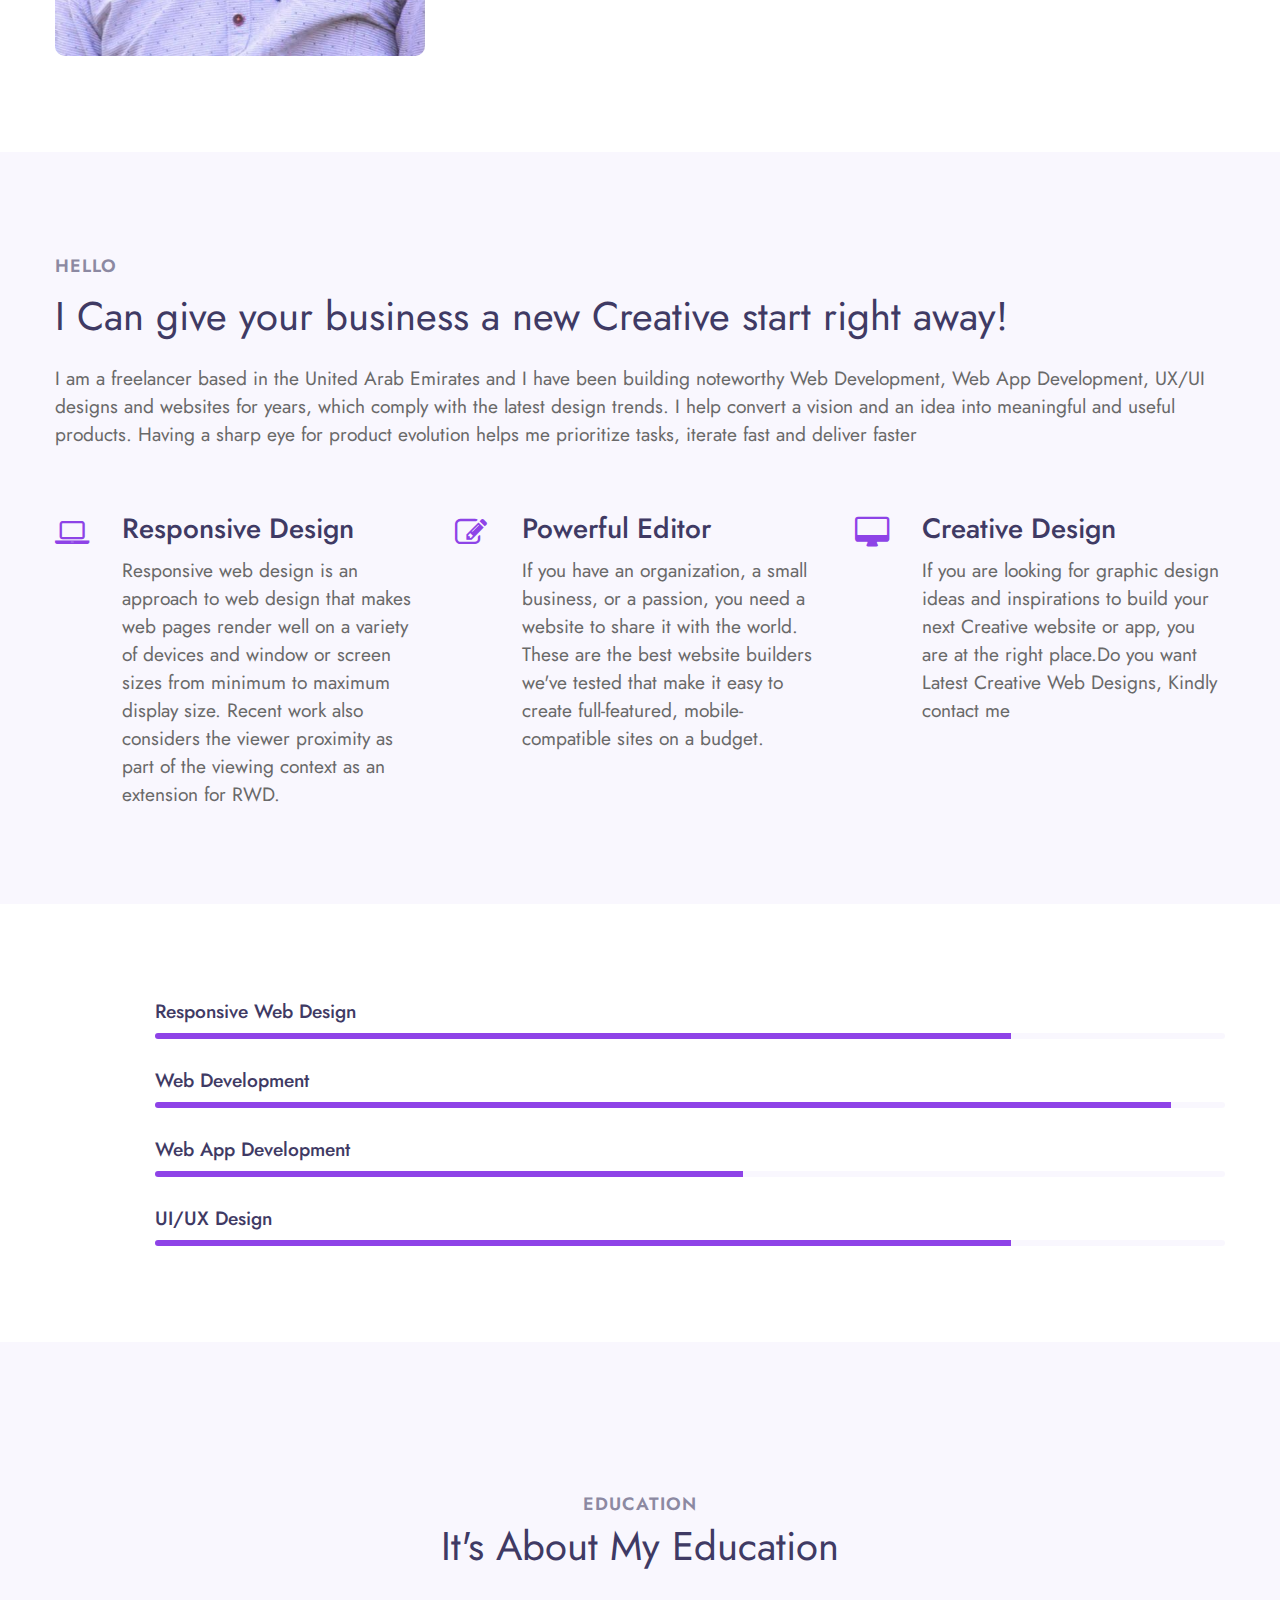
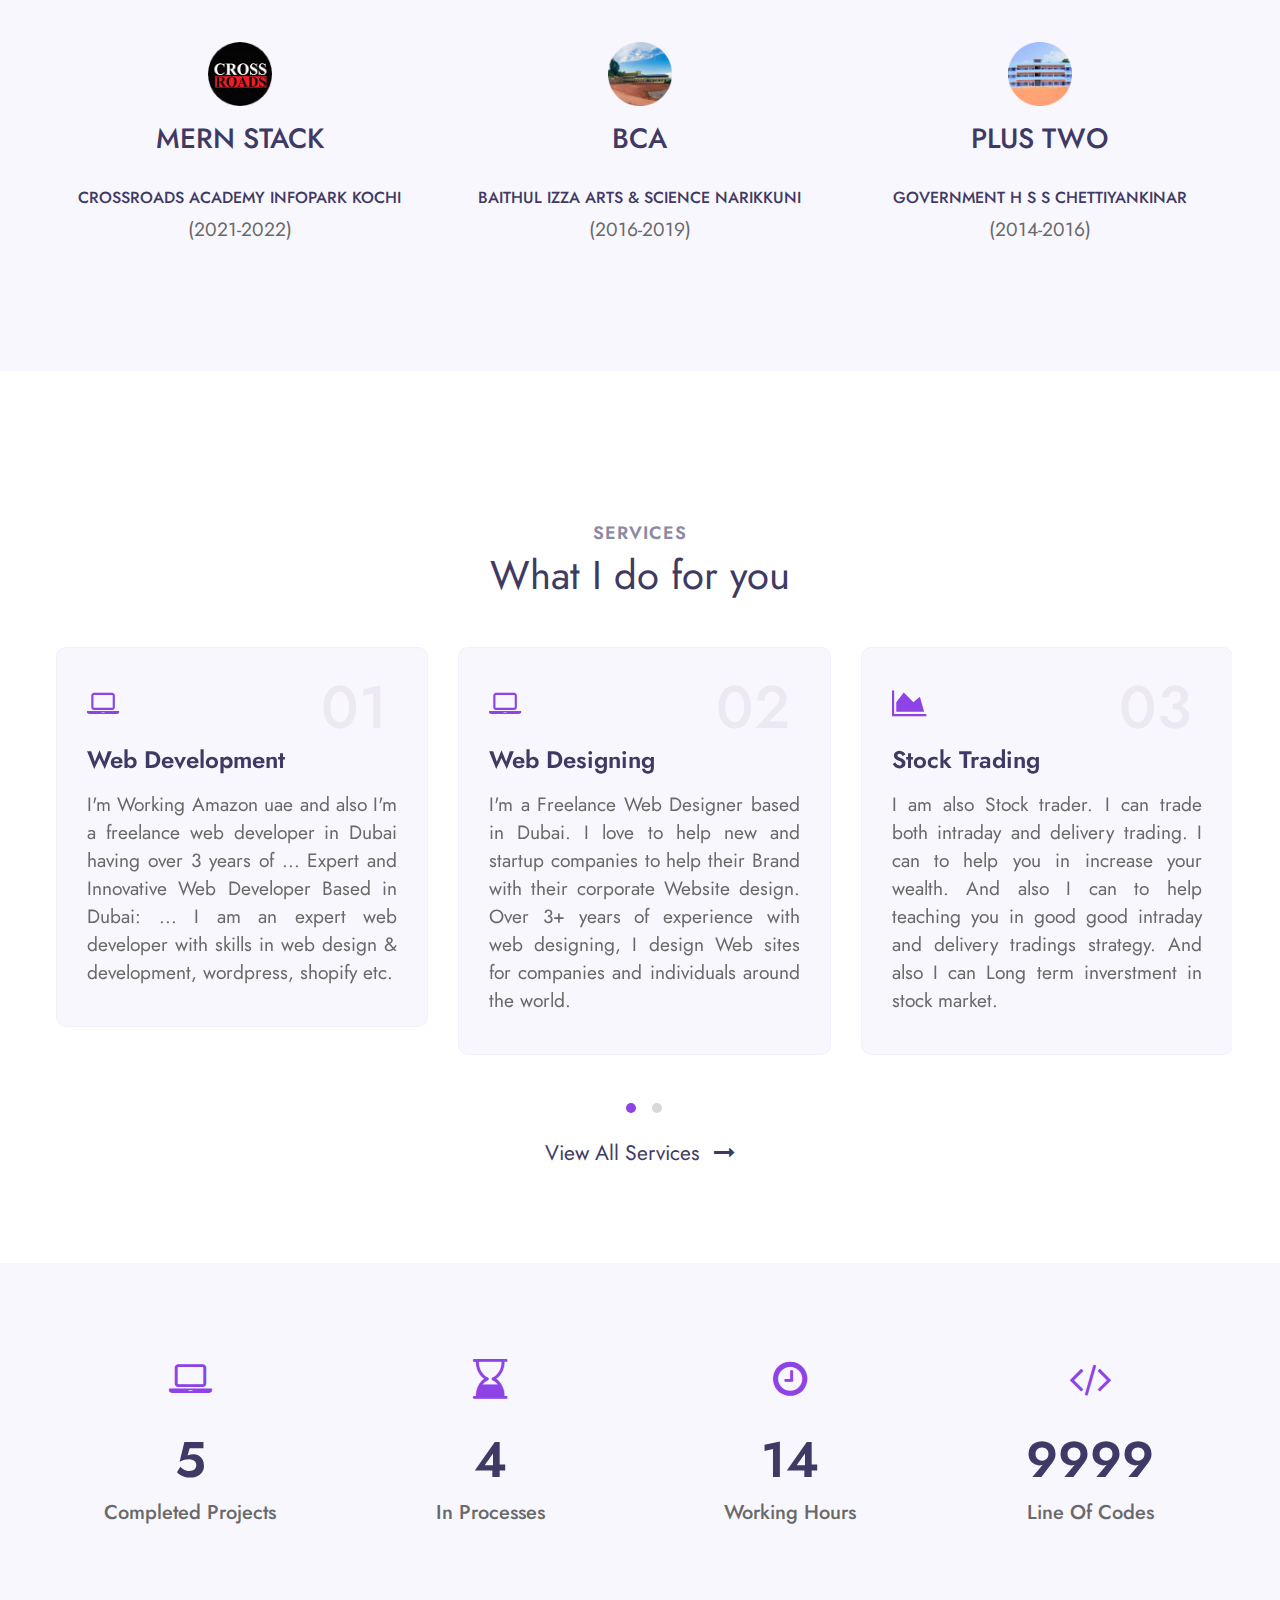
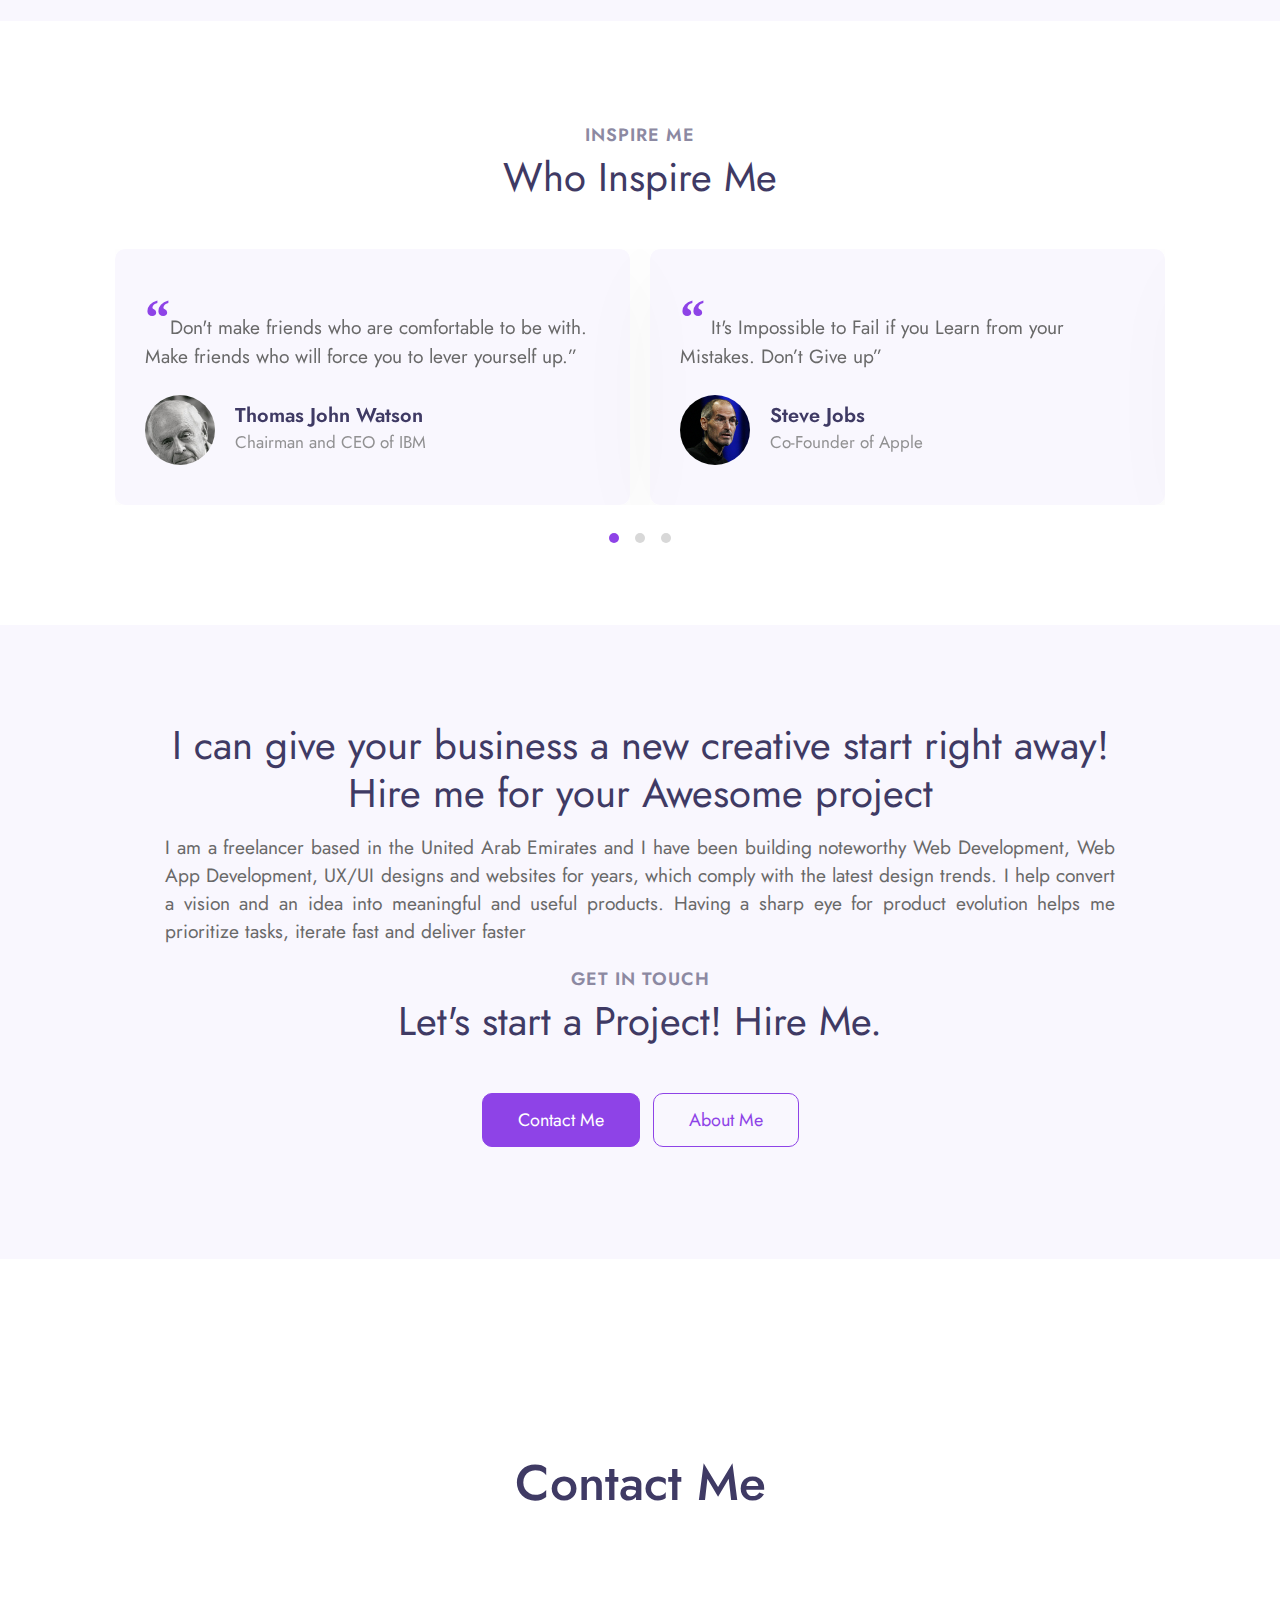
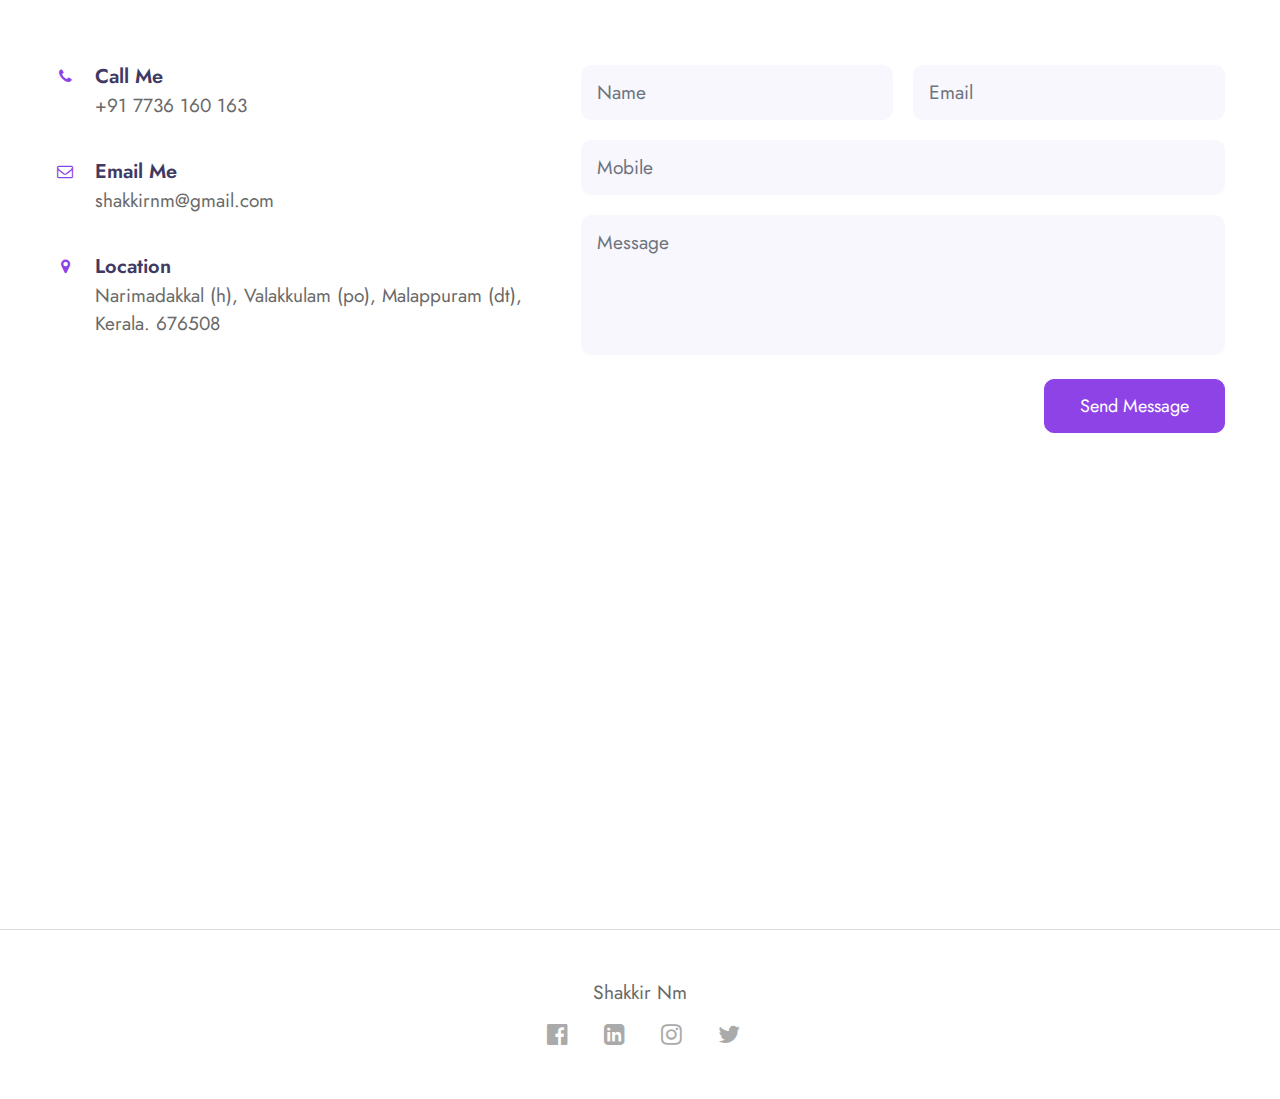
==== commit 0973f173: "after review" ====
--- a/index.html
+++ b/index.html
@@ -45,13 +45,19 @@
           <div class="collapse navbar-collapse" id="navbarTogglerDemo02">
               <ul class="navbar-nav ml-auto">
                   <li class="nav-item active">
-                      <a class="nav-link" href="index.html">Home <span class="sr-only">(current)</span></a>
+                      <a class="nav-link" href="index.html">Home </a>
                   </li>
                   <li class="nav-item @@about__active">
-                      <a class="nav-link" href="about.html">About</a>
+                      <a class="nav-link" href="#aboutsection">About</a>
                   </li>
+                  <li class="nav-item @@about__active">
+                    <a class="nav-link" href="#educationsection">Education</a>
+                </li>
+                <li class="nav-item @@about__active">
+                  <a class="nav-link" href="#servicesection">Services</a>
+              </li>
                   <li class="nav-item @@contact__active">
-                      <a class="nav-link" href="contact.html">Contact</a>
+                      <a class="nav-link" href="#contactsection">Contact</a>
                   </li>
               </ul>
           </div>
@@ -76,7 +82,7 @@
 <!-- //header -->
 
 <!-- banner section -->
-<section id="home" class="w3l-banner py-5">
+<section id="home" class="w3l-banner py-5" id="homesection">
     <div class="container">
         <div class="row align-items-center">
             <div class="col-lg-6 col-sm-12 mt-lg-0 mt-4">
@@ -85,8 +91,8 @@
                 <h1 class="mb-4 title"> a <span class="typed-text"></span><span class="cursor">&nbsp</span></h1>
                 <p>I'm MERN Stack Developer in Amazon UAE 🇦🇪, and Also I'm Tech Based Youtuber. I've Developed My Programming Skill at Crossroads Academy Infopark Kochi.</p>
                 <div class="mt-sm-5 mt-4">
-                    <a class="btn btn-primary btn-style mr-2" href="contact.html">Contact Me </a>
-                    <a class="btn btn-outline-primary btn-style mr-2" href="about.html"> About Me</a>
+                    <a class="btn btn-primary btn-style mr-2" href="#contactsection">Contact Me </a>
+                    <a class="btn btn-outline-primary btn-style mr-2" href="#aboutsection"> About Me</a>
                 </div>
             </div>
             <div class="col-lg-6 col-md-8 col-sm-10 mt-lg-0 mt-4">
@@ -99,26 +105,167 @@
 </section>
 <!-- //banner section -->
 
+<!-- about breadcrumb -->
+<section class="aboutme text-center pt-5" id="aboutsection">
+  <div class="breadcrumb-bg breadcrumb-bg-about py-sm-5 py-4">
+      <div class="container py-2">
+          <h2 class="title">About Me</h2>
+      </div>
+  </div>
+</section>
+<!-- //about breadcrumb -->
+
+<!-- about page about section -->
+<section class="w3l-aboutblock1" id="about">
+  <div class="midd-w3 py-5">
+      <div class="container py-lg-5 py-md-3">
+          <div class="row">
+              <div class="col-lg-4">
+                  <div class="position-relative">
+                      <img src="assets/images/myphoto1.jpg" alt="" class="radius-image img-fluid">
+                  </div>
+              </div>
+              <div class="col-lg-8 mt-lg-0 mt-5">
+                  <h5 class="title-small mb-2">Hello, I am MERN Stack Developer</h5>
+                  <h3 class="title-big">Having 03 Years of Experience</h3>
+                  <p class="mt-4">I Completed Bachelor of computer Application (BCA) from calicut university at Baithul Izza arts and science collage Narikkuni.
+                     I've Developed My Programming Skill at Crossroads Academy Infopark Kochi. I am a self made programmer, Now I'm MERN Stack Developer in Amazon uae, and Also I'm Tech Based Youtuber. </p>
+                  <div class="my-info mt-4">
+                      <div class="single-info"><span>Name:</span>
+                          <p>Shakkir Nm</p>
+                      </div>
+                      <div class="single-info"><span>Age:</span>
+                          <p>22 Years</p>
+                      </div>
+                      <div class="single-info"><span>From:</span>
+                          <p>Venniyur, Malappuram, Kerala</p>
+                      </div>
+                      <div class="single-info"><span>Email:</span>
+                          <p><a href="mailto:shakkirnm@mail.com">shakkirnm@mail.com</a></p>
+                      </div>
+                  </div>
+                  <div class="my-social mt-lg-5 mt-4">
+                      
+                      <ul class="social m-0 p-0">
+                        <li><a href="https://www.facebook.com/shakkirnm/" target="_blank"><span class="fa fa-facebook-official"></span></a></li>
+                        <li><a href="https://www.linkedin.com/in/shakkirnm/" target="_blank"><span class="fa fa-linkedin-square"></span></a></li>
+                        <li><a href="https://www.instagram.com/shakkir_nm/" target="_blank"><span class="fa fa-instagram"></span></a></li>
+                        <li><a href="https://twitter.com/shakkirnm" target="_blank"><span class="fa fa-twitter"></span></a></li>
+                      </ul>
+                  </div>
+              </div>
+          </div>
+      </div>
+  </div>
+</section>
+<!-- //about page about section -->
+
+<!-- about page second section -->
+<div class="py-5 w3l-resume">
+  <div class="container py-lg-5 py-3">
+      <h5 class="title-small mb-2"> Hello</h5>
+      <h3 class="title-big mb-4">I Can give your business a new Creative start right away! </h3>
+      <p>I am a freelancer based in the United Arab Emirates and I have been building noteworthy Web Development, Web App Development, UX/UI designs and websites
+          for years, which comply with the latest design trends. I help convert a vision and an idea into meaningful
+          and useful products. Having a sharp eye for product evolution helps me prioritize tasks, iterate fast and
+          deliver faster</p>
+      <div class="row features-w3pvt-main mt-5 pt-md-3" id="features">
+          <div class="col-lg-4 col-md-6 feature-gird">
+              <div class="row features-hny-inner-gd">
+                  <div class="col-md-2 col-2 featured_grid_left">
+                      <div class="icon_left_grid">
+                          <span class="fa fa-laptop" aria-hidden="true"></span>
+                      </div>
+                  </div>
+                  <div class="col-md-10 col-10 featured_grid_right_info">
+                      <h4><a class="link-hny" href="#url">Responsive Design </a></h4>
+                      <p>Responsive web design is an approach to web design that makes web pages render well on a variety of devices and window or screen sizes from minimum to maximum display size. Recent work also considers the viewer proximity as part of the viewing context as an extension for RWD.</p>
+                  </div>
+              </div>
+          </div>
+          <div class="col-lg-4 col-md-6 feature-gird mt-md-0 mt-4">
+              <div class="row features-hny-inner-gd">
+                  <div class="col-md-2 col-2 featured_grid_left">
+                      <div class="icon_left_grid">
+                          <span class="fa fa-pencil-square-o" aria-hidden="true"></span>
+                      </div>
+                  </div>
+                  <div class="col-md-10 col-10 featured_grid_right_info">
+                      <h4><a class="link-hny" href="#url">Powerful Editor </a></h4>
+                      <p>If you have an organization, a small business, or a passion, you need a website to share it with the world. These are the best website builders we've tested that make it easy to create full-featured, mobile-compatible sites on a budget.</p>
+                  </div>
+              </div>
+          </div>
+          <div class="col-lg-4 col-md-6 feature-gird mt-lg-0 mt-md-5 mt-4">
+              <div class="row features-hny-inner-gd">
+                  <div class="col-md-2 col-2 featured_grid_left">
+                      <div class="icon_left_grid">
+                          <span class="fa fa-desktop" aria-hidden="true"></span>
+                      </div>
+                  </div>
+                  <div class="col-md-10 col-10 featured_grid_right_info">
+                      <h4><a class="link-hny" href="#url">Creative Design </a></h4>
+                      <p>If you are looking for graphic design ideas and inspirations to build your next Creative website or app, you are at the right place.Do you want Latest Creative Web Designs, Kindly contact me</p>
+                  </div>
+              </div>
+          </div>
+
+      </div>
+  </div>
+</div>
+<!-- //about page about section -->
+
+
+<!-- about page third section -->
+
+<section class="w3l-content-6 py-5 baa">
+  <div class="content-6-mian py-lg-5 py-md-4">
+      <div class="container">
+          <div class="content-info-in row">
+              <div class="content-gd col offset-lg-1">
+                  <div class="progress-info">
+                      <h6 class="progress-tittle">Responsive Web Design </h6>
+                      <div class="progress">
+                          <div class="progress-bar progress-bar-striped" role="progressbar" style="width: 80%"
+                              aria-valuenow="80" aria-valuemin="0" aria-valuemax="100">
+                          </div>
+                      </div>
+                  </div>
+                  <div class="progress-info">
+                      <h6 class="progress-tittle">Web Development</h6>
+                      <div class="progress">
+                          <div class="progress-bar progress-bar-striped" role="progressbar" style="width: 95%"
+                              aria-valuenow="95" aria-valuemin="0" aria-valuemax="100">
+                          </div>
+                      </div>
+                  </div>
+                  <div class="progress-info">
+                      <h6 class="progress-tittle">Web App Development</h6>
+                      <div class="progress">
+                          <div class="progress-bar progress-bar-striped" role="progressbar" style="width: 55%"
+                              aria-valuenow="55" aria-valuemin="0" aria-valuemax="100">
+                          </div>
+                      </div>
+                  </div>
+                  <div class="progress-info mb-0">
+                      <h6 class="progress-tittle">UI/UX Design</h6>
+                      <div class="progress">
+                          <div class="progress-bar progress-bar-striped" role="progressbar" style="width: 80%"
+                              aria-valuenow="80" aria-valuemin="0" aria-valuemax="100">
+                          </div>
+                      </div>
+                  </div>
+              </div>
+          </div>
+      </div>
+  </div>
+</section>
+<!-- about page third section -->
+
+
+
 <!-- home page about section -->
-<section class="w3l-index3" id="about">
-    <div class="midd-w3 py-5">
-        <div class="container py-lg-5 py-md-3">
-            <div class="row">
-                <div class="col-lg-4">
-                    <div class="position-relative">
-                        <img src="assets/images/myphoto.jpg" alt="" class="radius-image img-fluid">
-                    </div>
-                </div>
-                <div class="col-lg-8 mt-lg-0 mt-5">
-                    <h5 class="title-small mb-2">Who am i?</h5>
-                    <h3 class="title-big">I'm Muhammed Shakkir Nm, a Web Designer and Web Developer</h3>
-                    <p class="mt-4">I Completed Bachelor of computer Application (BCA) from calicut university at Baithul Izza arts and science collage Narikkuni. 
-                      I've Developed My Programming Skill at Crossroads Academy Infopark Kochi. Now I'm MERN Stack Developer in Amazon uae, and Also I'm Tech Based Youtuber.</p>
-                </div>
-            </div>
-        </div>
-    </div>
-</section>
+
 <!-- //home page about section -->
 
 <!-- home page second section -->
@@ -127,12 +274,26 @@
 <!-- home page services section -->
 
 
-<section class="w3l-index5" id="about">
+<section class="w3l-index5 pt-5" id="educationsection">
   <div class="new-block py-5">
       <div class="container py-lg-5">
         <h5 class="title-small text-center">Education</h5>
         <h3 class="title-big text-center mb-sm-5 mb-4">It's About My Education</h3>
         <div class="row">
+
+          <div class="col-md-4 p-4" style="text-align: center;">
+            <img class="icon" src="assets/images/crossroads.png" style="width: 4rem;" alt="">
+            <h3 class="p-3">MERN STACK</h3>
+            <h6 class="pt-3">CROSSROADS ACADEMY INFOPARK KOCHI</h6>
+            <P class="p-2">(2021-2022)</P>
+        </div> 
+                
+          <div class="col-md-4 p-4" style="text-align: center;">
+            <img class="icon" src="assets/images/biass.png" style="width: 4rem;" alt="">
+              <h3 class="p-3">BCA</h3>
+              <h6 class="pt-3">BAITHUL IZZA ARTS & SCIENCE NARIKKUNI</h6>
+              <P class="p-2">(2016-2019)</P>
+          </div>
 
           <div class="col-md-4 p-4" style="text-align: center;">
             <img class="icon" src="assets/images/ghss.png" style="width: 4rem;"  alt="">
@@ -140,20 +301,8 @@
             <h6 class="pt-3">GOVERNMENT H S S CHETTIYANKINAR</h6>
             <P class="p-2">(2014-2016)</P>
         </div>
-          
-          <div class="col-md-4 p-4" style="text-align: center;">
-            <img class="icon" src="assets/images/biass.png" style="width: 4rem;" alt="">
-              <h3 class="p-3">BCA</h3>
-              <h6 class="pt-3">BAITHUL IZZA ARTS & SCIENCE NARIKKUNI</h6>
-              <P class="p-2">(2016-2019)</P>
-          </div>
-
-          <div class="col-md-4 p-4" style="text-align: center;">
-            <img class="icon" src="assets/images/crossroads.png" style="width: 4rem;" alt="">
-            <h3 class="p-3">MERN STACK</h3>
-            <h6 class="pt-3">CROSSROADS ACADEMY INFOPARK KOCHI</h6>
-            <P class="p-2">(2021-2022)</P>
-        </div>         
+
+                  
 
 
         </div>
@@ -164,7 +313,7 @@
 
 
 
-<section class="w3l-services">
+<section class="w3l-services pt-5" id="servicesection">
     <div class="blog py-5" id="services">
         <div class="container py-lg-5">
             <h5 class="title-small text-center">Services</h5>
@@ -181,7 +330,7 @@
                                 </div>
                                 <h4 class="number">01</h4>
                                 <h4><a href="#url">Web Development</a></h4>
-                                <p ">I'm Working Amazon uae and also I'm a freelance web developer in Dubai having over 3 years of ... Expert and Innovative Web Developer Based in Dubai: ... I am an expert web developer with skills in web design & development, wordpress, shopify etc.</p>
+                                <p class="text-justify">I'm Working Amazon uae and also I'm a freelance web developer in Dubai having over 3 years of ... Expert and Innovative Web Developer Based in Dubai: ... I am an expert web developer with skills in web design & development, wordpress, shopify etc.</p>
                               </div>
                         </div>
                     </div>
@@ -194,7 +343,7 @@
                               </div>
                               <h4 class="number">02</h4>
                               <h4><a href="#url">Web Designing</a></h4>
-                              <p>I'm a Freelance Web Designer based in Dubai. I love to help new and startup companies to help their Brand with their corporate Website design. Over 3+ years of experience with web designing, I design Web sites for companies and individuals around the world.</p>
+                              <p class="text-justify">I'm a Freelance Web Designer based in Dubai. I love to help new and startup companies to help their Brand with their corporate Website design. Over 3+ years of experience with web designing, I design Web sites for companies and individuals around the world.</p>
                                 
                             </div>
                       </div>
@@ -208,7 +357,7 @@
                                     </div>
                                     <h4 class="number">03</h4>
                                     <h4><a href="#url">Stock Trading</a></h4>
-                                    <p>I am also Stock trader. I can trade both intraday and delivery trading. I can to help you in increase your wealth. And also I can to help teaching you in good good intraday and delivery tradings strategy. And also I can Long term inverstment in stock market.</p>
+                                    <p class="text-justify">I am also Stock trader. I can trade both intraday and delivery trading. I can to help you in increase your wealth. And also I can to help teaching you in good good intraday and delivery tradings strategy. And also I can Long term inverstment in stock market.</p>
                                       
                                   </div>
                             </div>
@@ -222,7 +371,7 @@
                                   </div>
                                   <h4 class="number">04</h4>
                                   <h4><a href="#url">UI/UX Design</a></h4>
-                                  <p>I'm Interesting to design Web sites, Web Applications, Mobile applications, So I can help your needs like Web designing, Web Application, Mobile app etc... You can contact me when you want these services. I am using for designing Adobe XD. </p>
+                                  <p class="text-justify">I'm Interesting to design Web sites, Web Applications, Mobile applications, So I can help your needs like Web designing, Web Application, Mobile app etc... You can contact me when you want these services. I am using for designing Adobe XD. </p>
                                   
                               </div>
                           </div>
@@ -236,7 +385,7 @@
                                     </div>
                                     <h4 class="number">05</h4>
                                     <h4><a href="#url">Mobile App Dovelopment</a></h4>
-                                    <p>I am a dedicated Freelance Mobile Application Designer and Developer in United Arab Emirates. Over 3+ years of experience with UI/UX designing I design and developed Android, iPhone and Hybrid Android & iOS Mobile Apps for companies and individuals around the world.</p>
+                                    <p class="text-justify">I am a dedicated Freelance Mobile Application Designer and Developer in United Arab Emirates. Over 3+ years of experience with UI/UX designing I design and developed Android, iPhone and Hybrid Android & iOS Mobile Apps for companies and individuals around the world.</p>
                                    
                                 </div>
                             </div>
@@ -252,7 +401,7 @@
                                     </div>
                                     <h4 class="number">06</h4>
                                     <h4><a href="#url">Web App Development</a></h4>
-                                    <p>Seasoned Full Stack Web App Engineer & Architect. Lean Agile Project & Team Mentor. I have a decade of experience with web applications, Also I am doing freelance services.When you want these services Surely I can help you in your project.</p>
+                                    <p class="text-justify">Seasoned Full Stack Web App Engineer & Architect. Lean Agile Project & Team Mentor. I have a decade of experience with web applications, Also I am doing freelance services.When you want these services Surely I can help you in your project.</p>
                                      
                                   </div>
                             </div>
@@ -276,12 +425,12 @@
         <div class="row stats-con">
             <div class="col-sm-3 col-6 stats_info counter_grid">
                 <span class="fa fa-laptop"></span>
-                <p class="counter">10</p>
+                <p class="counter">5</p>
                 <h4>Completed projects</h4>
             </div>
             <div class="col-sm-3 col-6 stats_info counter_grid1">
                 <span class="fa fa-hourglass-end"></span>
-                <p class="counter">15</p>
+                <p class="counter">4</p>
                 <h4>In processes</h4>
             </div>
             <div class="col-sm-3 col-6 stats_info counter_grid mt-sm-0 mt-5">
@@ -429,22 +578,13 @@
                 <div class="section-width">
                     <h3 class="title-big">I can give your business a new creative start right away! Hire me for your
                         Awesome project</h3>
-                    <p class="mt-3">I am a freelancer based in the United Arab Emirates and I have been building noteworthy Web Development, Web App Development, UX/UI designs and websites for years, which comply with the latest design trends. I help convert a vision and an idea into meaningful and useful products. Having a sharp eye for product evolution helps me prioritize tasks, iterate fast and deliver faster</p>
+                    <p class="mt-3 text-justify">I am a freelancer based in the United Arab Emirates and I have been building noteworthy Web Development, Web App Development, UX/UI designs and websites for years, which comply with the latest design trends. I help convert a vision and an idea into meaningful and useful products. Having a sharp eye for product evolution helps me prioritize tasks, iterate fast and deliver faster</p>
                 </div>
-                <div class="history-info mt-5">
-                    <div class="position-relative">
-                       
-
-                        <!-- dialog itself, mfp-hide class is required to make dialog hidden -->
-                        <div id="small-dialog" class="zoom-anim-dialog mfp-hide">
-                            <iframe src="https://www.youtube.com/embed/Cu2VnoRcxKM" allowfullscreen></iframe>
-                        </div>
-                    </div>
-                </div>
-
-                <!-- dialog itself, mfp-hide class is required to make dialog hidden -->
-                <div id="small-dialog" class="zoom-anim-dialog mfp-hide">
-                    <iframe src="https://www.youtube.com/embed/Z_KspIX1oXU" allowfullscreen></iframe>
+                <div class="container py-3">
+                  <h6 class="title-small">Get in touch</h6>
+                  <h3 class="title-big mb-md-5 mb-4">Let's start a Project! Hire Me.</h3>
+                  <a href="#contactsection" class="btn btn-style btn-primary mr-2">Contact Me </a>
+                  <a href="#aboutsection" class="btn btn-style btn-outline-primary">About Me</a>
                 </div>
             </div>
         </div>
@@ -452,31 +592,108 @@
 </section>
 <!-- //home page video popup section -->
 
- <!-- freelance hire me -->
- <section class="w3l-grid-quote text-center py-5">
-   <div class="container py-3">
-     <h6 class="title-small">Get in touch</h6>
-     <h3 class="title-big mb-md-5 mb-4">Let's start a Project! Hire Me.</h3>
-     <a href="contact.html" class="btn btn-style btn-primary mr-2">Contact Me </a>
-     <a href="about.html" class="btn btn-style btn-outline-primary">About Me</a>
-   </div>
- </section>
- <!-- //freelance hire me -->
  
+ 
+<!-- contact breadcrumb -->
+<section class="aboutme text-center pt-5" id="contactsection">
+  <div class="breadcrumb-bg breadcrumb-bg-about py-sm-5 py-4">
+      <div class="container py-2">
+          <h2 class="title">Contact Me</h2>
+      </div>
+  </div>
+</section>
+
+
+ <section class="w3l-contact-1 py-5">
+  <div class="contacts-9 py-lg-5 py-md-4">
+      <div class="container">
+          <div class="d-grid contact-view">
+              <div class="cont-details">
+                  <div class="cont-top">
+                      <div class="cont-left text-center">
+                          <span class="fa fa-phone text-primary"></span>
+                      </div>
+                      <div class="cont-right">
+                          <h6>Call Me</h6>
+                          <p><a href="tel:+917736160163">+91 7736 160 163</a></p>
+                      </div>
+                  </div>
+                  <div class="cont-top margin-up">
+                      <div class="cont-left text-center">
+                          <span class="fa fa-envelope-o text-primary"></span>
+                      </div>
+                      <div class="cont-right">
+                          <h6>Email Me</h6>
+                          <p><a href="mailto:shakkirnm@mail.com" class="mail">shakkirnm@gmail.com</a></p>
+                      </div>
+                  </div>
+                  <div class="cont-top margin-up">
+                      <div class="cont-left text-center">
+                          <span class="fa fa-map-marker text-primary"></span>
+                      </div>
+                      <div class="cont-right">
+                          <h6>Location</h6>
+                          <p>Narimadakkal (h), Valakkulam (po), Malappuram (dt), Kerala. 676508</p>
+                      </div>
+                  </div>
+              </div>
+              <div class="map-content-9">
+                  <form action="" id="submit-form">
+                      <div class="twice-two">
+                        <div>
+                          <input type="text" class="form-control" name="Name" id="nameText" placeholder="Name" oninput="this.value=this.value.replace(/[^A-Za-z-,.;'&/.() ]|^ /g,'')">
+                          <span class="err" id="nameSpan"></span>
+                        </div>
+                        <div>
+                          <input type="text" class="form-control" name="Mail" id="emailText"  placeholder="Email" oninput="this.value=this.value.replace(/\s/g, '')" >
+                          <span class="err" id="emailSpan"></span>
+                        </div>
+                      </div>
+                      <div class="twice">
+                          <input type="tel" class="form-control" name="Mobile" id="mobileText" oninput="this.value=this.value.replace(/[^\d]/,'')"
+                            maxlength="10" placeholder="Mobile">
+                            <span class="err" id="mobileSpan" ></span>
+                      </div>
+                      <textarea name="Message" class="form-control" id="messageText" placeholder="Message" oninput="this.value=this.value.replace(/[^A-Za-z-,.;^\d'&/.() ]|^ /g,'')"
+                          ></textarea>
+                          <span class="err" id="messageSpan"></span>
+                          <div>
+                            <span class="err" id="errSpan"></span>
+                          </div>
+                      <div class="text-right">
+                          <button type="submit" class="btn btn-primary btn-style mt-4">Send Message</button>
+                      </div>
+                  </form>
+              </div>
+          </div>
+      </div>
+  </div>
+</section>
+
+
+<!-- /contact1 -->
+<div class="map-iframe">
+  <iframe
+      src="https://www.google.com/maps/embed?pb=!1m18!1m12!1m3!1d7832.561294531335!2d75.94496512626839!3d11.017557599742663!2m3!1f0!2f0!3f0!3m2!1i1024!2i768!4f13.1!3m3!1m2!1s0x3ba64cd42ac0e1bd%3A0x73c9dbb2c7f599e8!2sVenniyour%2C%20Kerala%20676508!5e0!3m2!1sen!2sin!4v1626762275856!5m2!1sen!2sin"
+      width="100%" height="400" frameborder="0" style="border: 0px;" allowfullscreen=""></iframe>
+</div>
+
 <!-- Footer -->
 <section class="w3l-footer py-sm-5 py-4">
   <div class="container">
     <div class="footer-content">
       <div class="row">
-        <div class="col-lg-8 footer-left">
-          <p class="m-0">Shakkir Nm </p>
+        <div class="col-12">
+          <p class="m-0 text-center">Shakkir Nm </p>
+          </div>
         </div>
-        <div class="col-lg-4 footer-right text-lg-right text-center mt-lg-0 mt-3">
+        <div class="row">
+        <div class="col-12  text-center mt-3">
           <ul class="social m-0 p-0">
-            <li><a href="https://www.facebook.com/shakkirnm/" target="_blank"><span class="fa fa-facebook-official"></span></a></li>
-            <li><a href="https://www.linkedin.com/in/shakkirnm/" target="_blank"><span class="fa fa-linkedin-square"></span></a></li>
-            <li><a href="https://www.instagram.com/shakkir_nm/" target="_blank"><span class="fa fa-instagram"></span></a></li>
-            <li><a href="https://twitter.com/shakkirnm" target="_blank"><span class="fa fa-twitter"></span></a></li>
+            <li><a href="https://www.facebook.com/shakkirnm/" target="_blank"><span class="fa fa-facebook-official icn"></span></a></li>
+            <li><a href="https://www.linkedin.com/in/shakkirnm/" target="_blank"><span class="fa fa-linkedin-square icn"></span></a></li>
+            <li><a href="https://www.instagram.com/shakkir_nm/" target="_blank"><span class="fa fa-instagram icn"></span></a></li>
+            <li><a href="https://twitter.com/shakkirnm" target="_blank"><span class="fa fa-twitter icn"></span></a></li>
           </ul>
         </div>
       </div>
@@ -513,9 +730,12 @@
 
 <!-- all js scripts and files here -->
 
+
 <script src="assets/js/theme-change.js"></script><!-- theme switch js (light and dark)-->
 
 <script src="assets/js/jquery-3.3.1.min.js"></script><!-- default jQuery -->
+
+<script src="https://ajax.googleapis.com/ajax/libs/jquery/3.5.1/jquery.min.js"></script>
 
 <!-- /typig-text-->
 <script>
@@ -719,6 +939,14 @@
 <!-- bootstrap js -->
 <script src="assets/js/bootstrap.min.js"></script>
 
+
+<!--//MENU-JS-->
+
+<!-- bootstrap js -->
+<script src="assets/js/validation.js"></script>
+
+
+
 </body>
 
 </html>--- a/assets/css/style-starter.css
+++ b/assets/css/style-starter.css
@@ -11732,3 +11732,46 @@
   color: #ff0000 ;
 }
 
+.icn{
+  font-size: 1.5rem;
+}
+.social  li{
+padding: 0 .5rem;
+}
+
+.aboutme {
+  margin-top: 90px;}
+  .aboutme h2.title {
+    font-size: 50px;
+    font-weight: 500; }
+  .aboutme .breadcrumbs-custom-path li {
+    position: relative;
+    display: inline-block;
+    vertical-align: middle;
+    font-size: 1.2em;
+    line-height: 1.5;
+    font-weight: 400;
+    text-transform: capitalize; }
+  .aboutme .breadcrumbs-custom-path li span.fa {
+    font-size: 12px;
+    vertical-align: 2px; }
+
+@media only screen and (max-width: 991px) {
+  .aboutme {
+    margin-top: 80px; }
+  .aboutme h2.title {
+    font-size: 40px; } }
+
+@media only screen and (max-width: 480px) {
+  .aboutme {
+    margin-top: 75px; }
+  .aboutme h2.title {
+    font-size: 32px; }
+  .aboutme .breadcrumbs-custom-path li {
+    font-size: 1.1em; } }
+
+.baar{
+  display: flex;
+  text-align: center;
+  align-items: center;
+}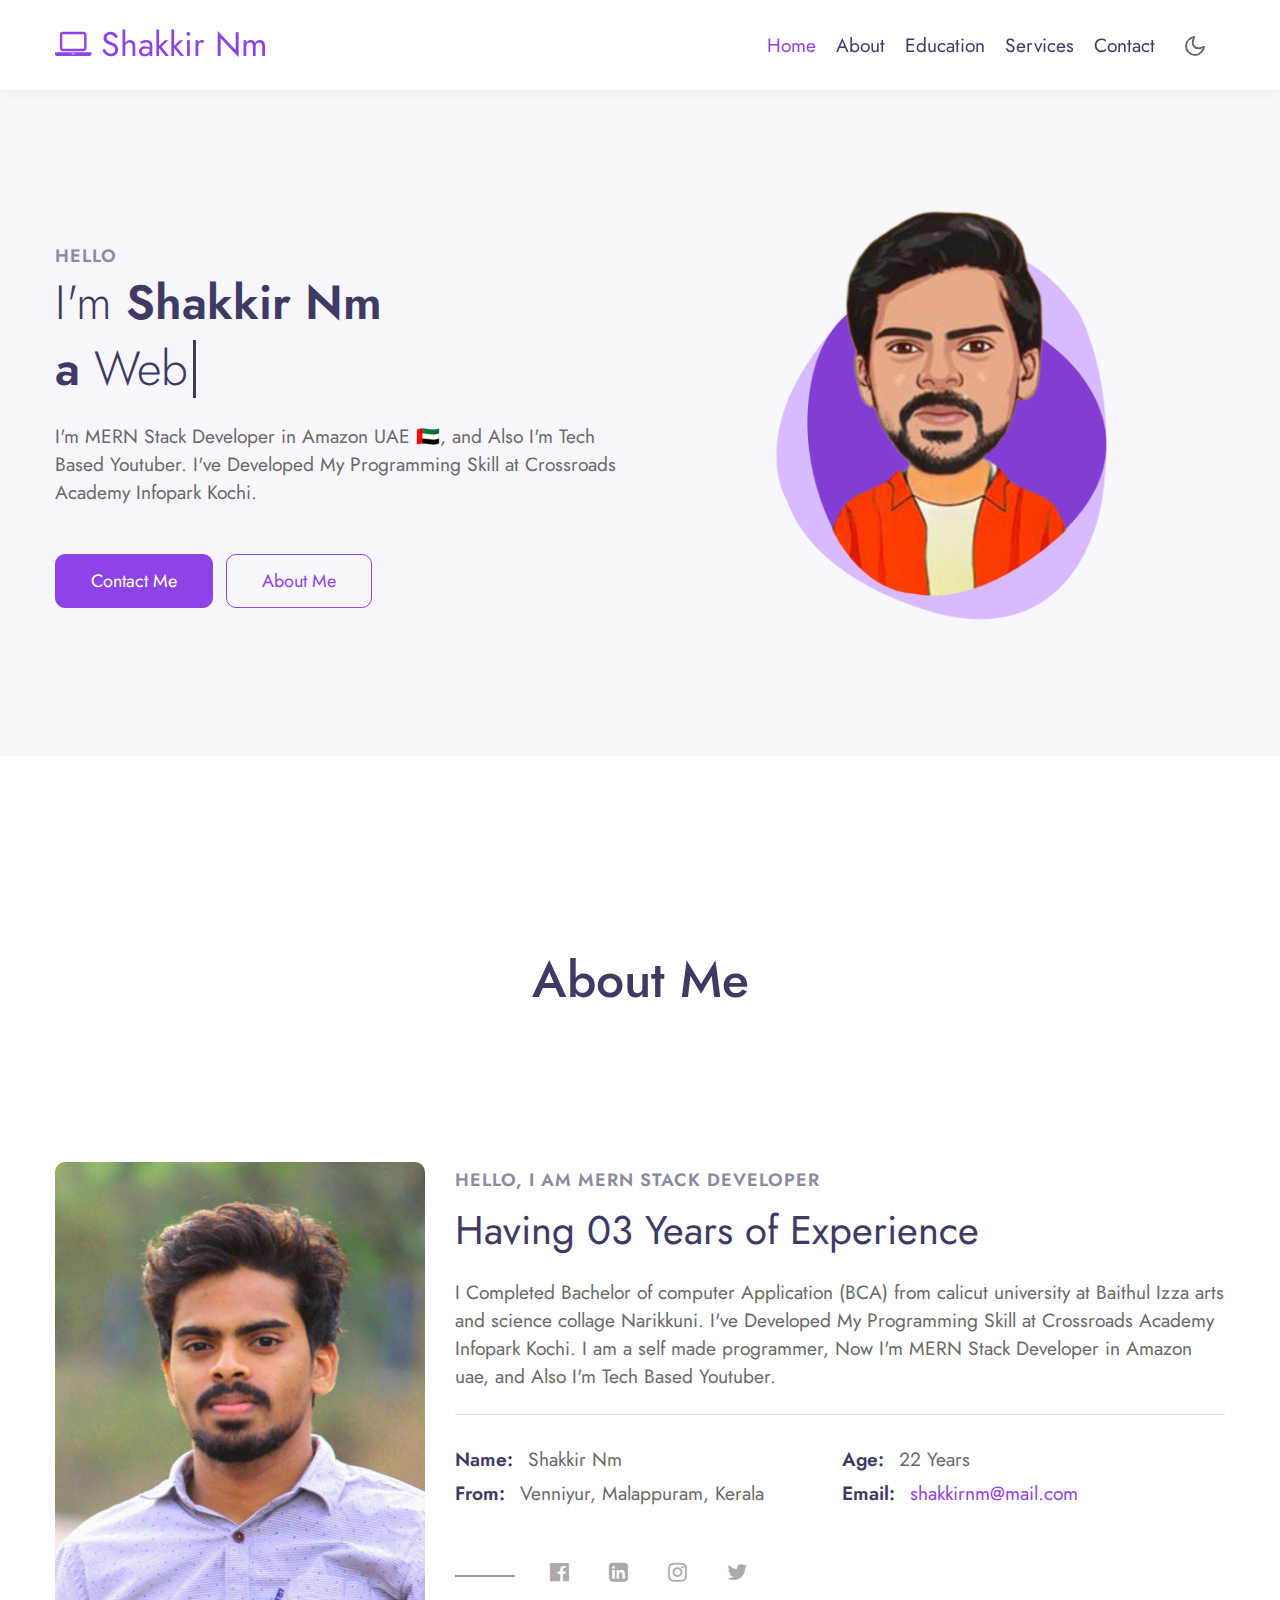
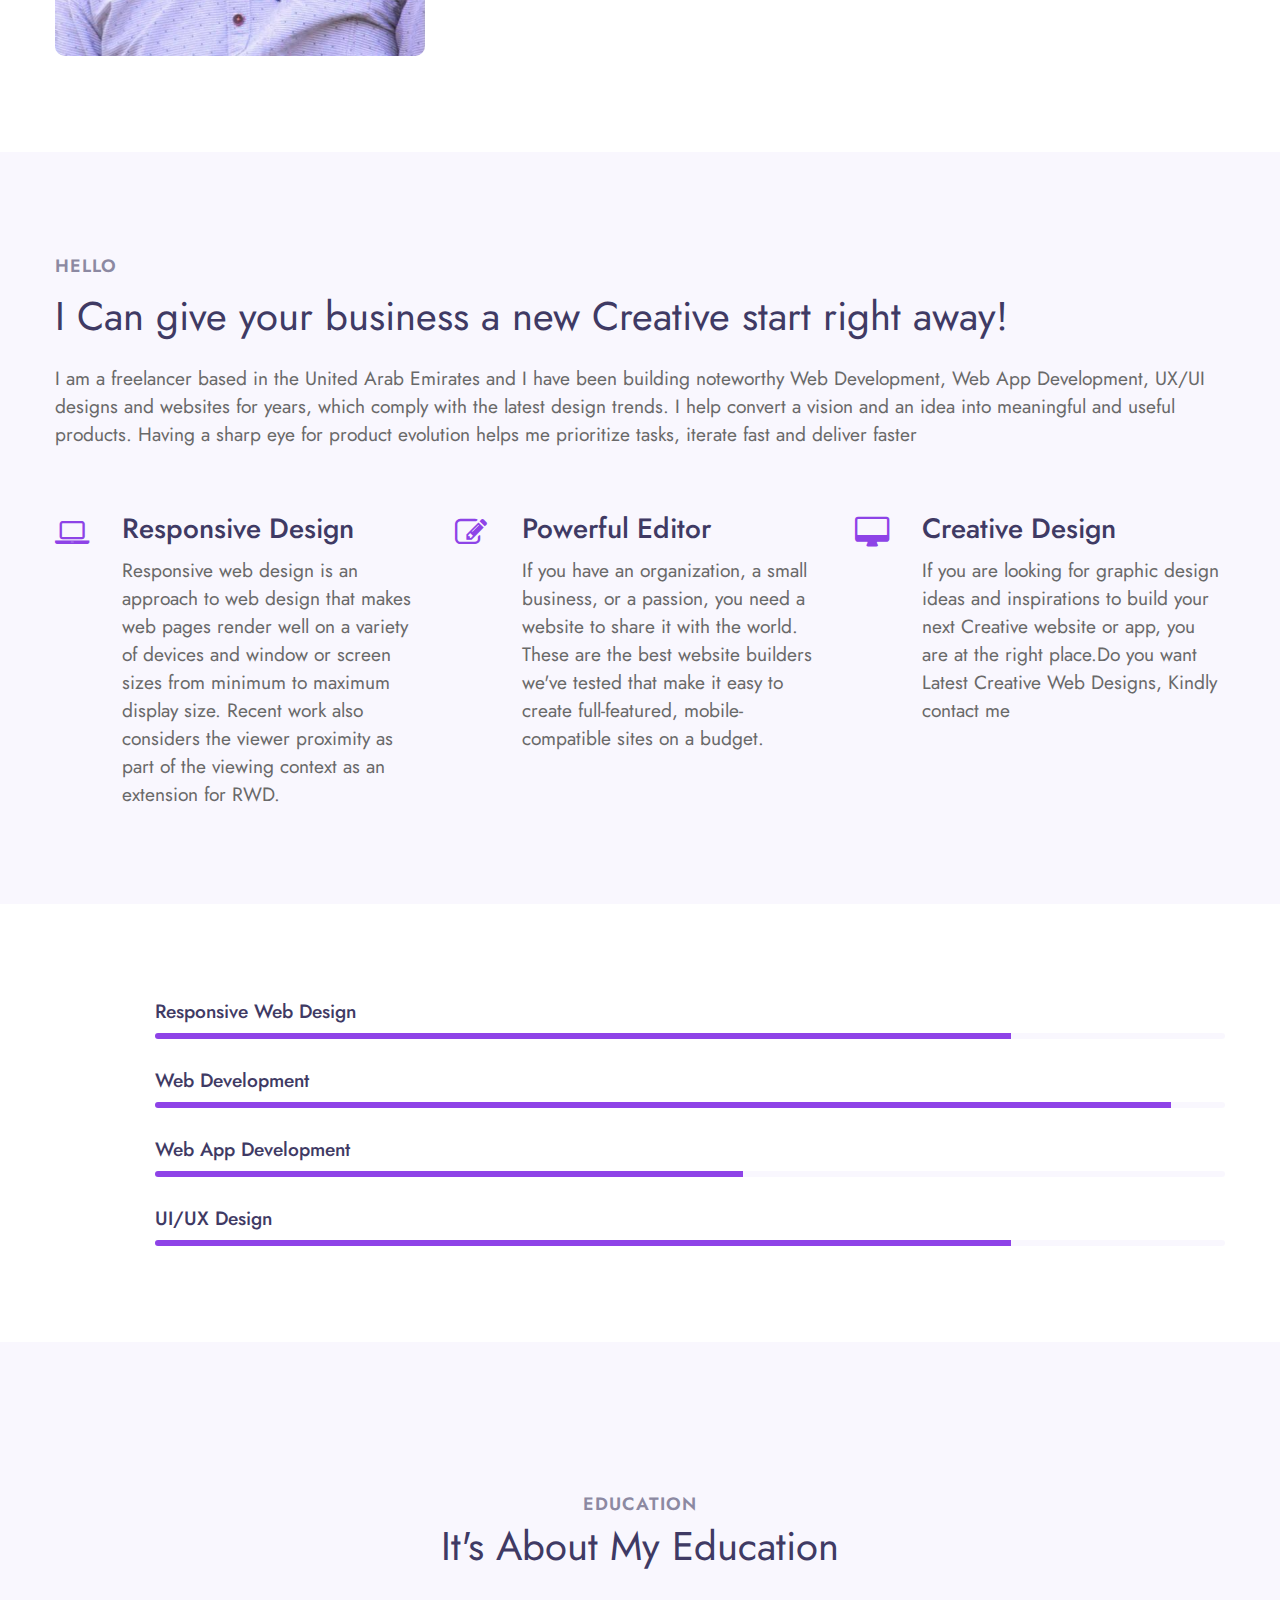
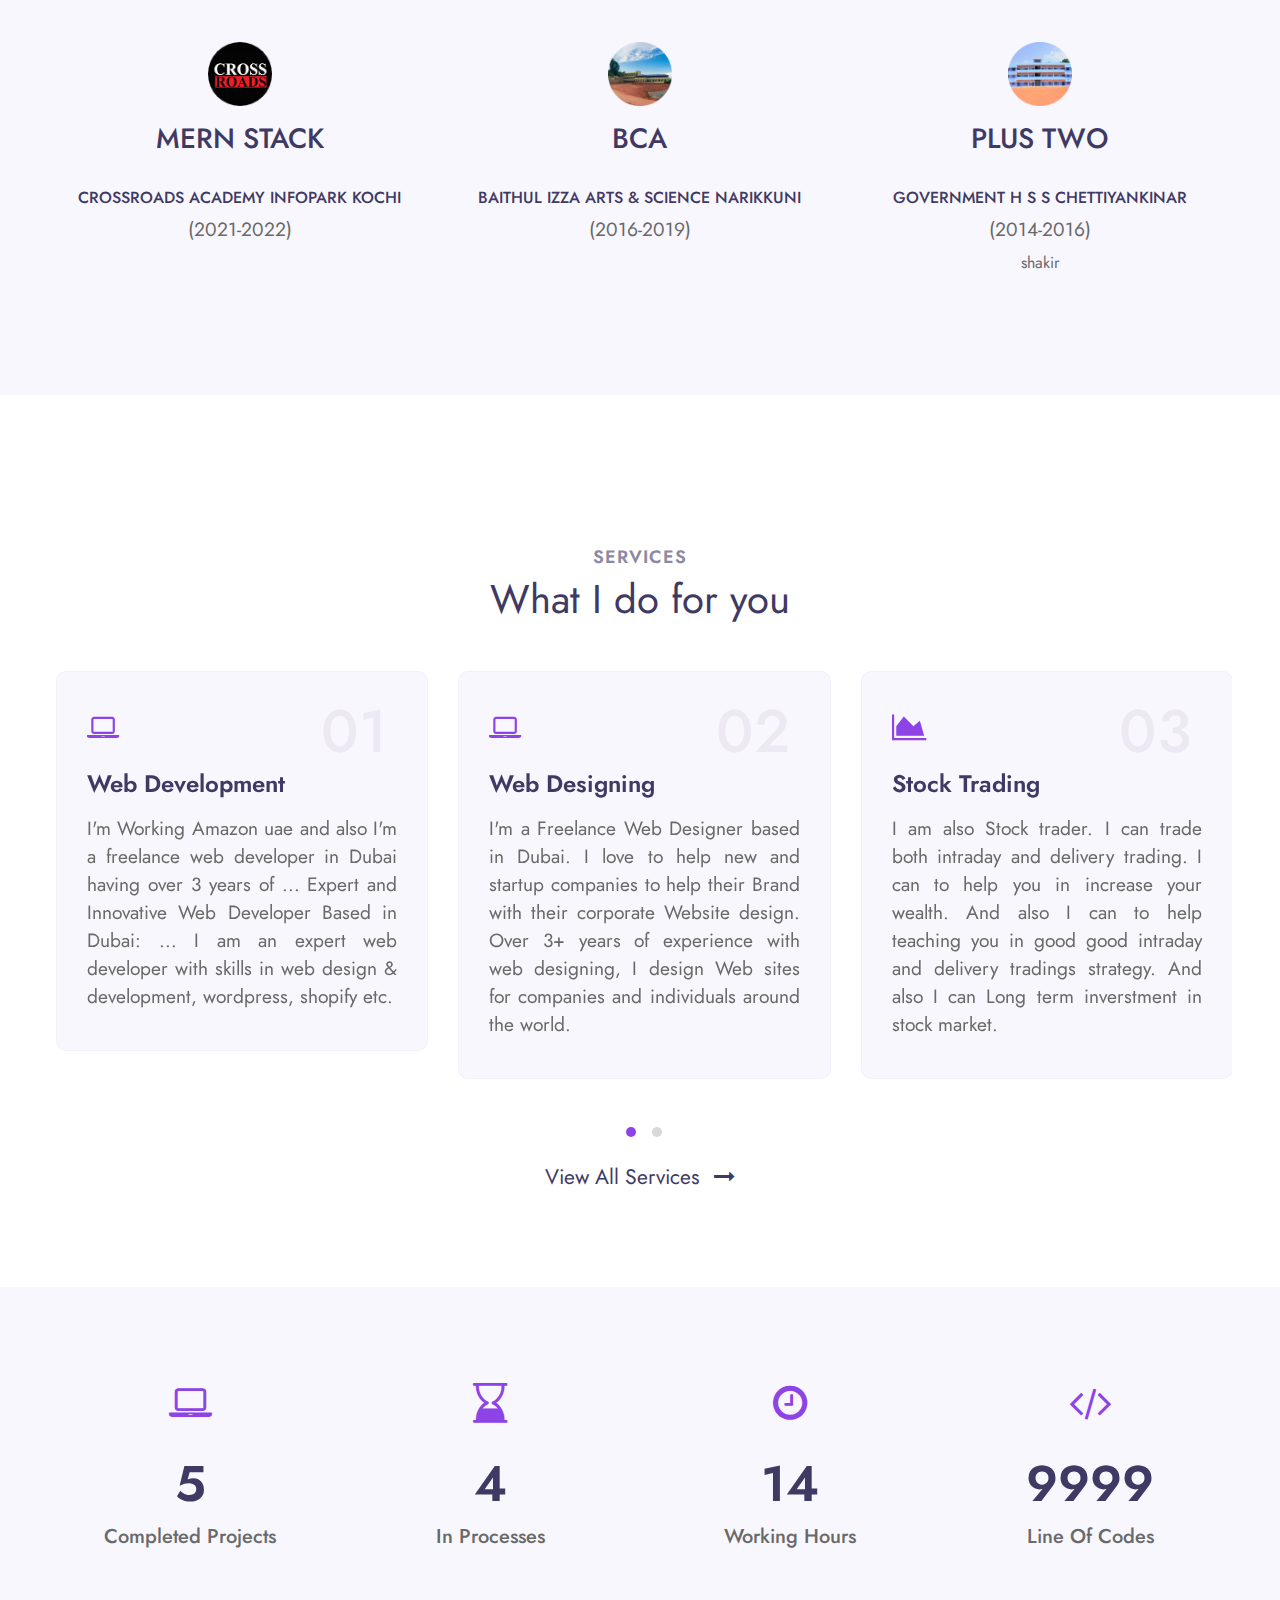
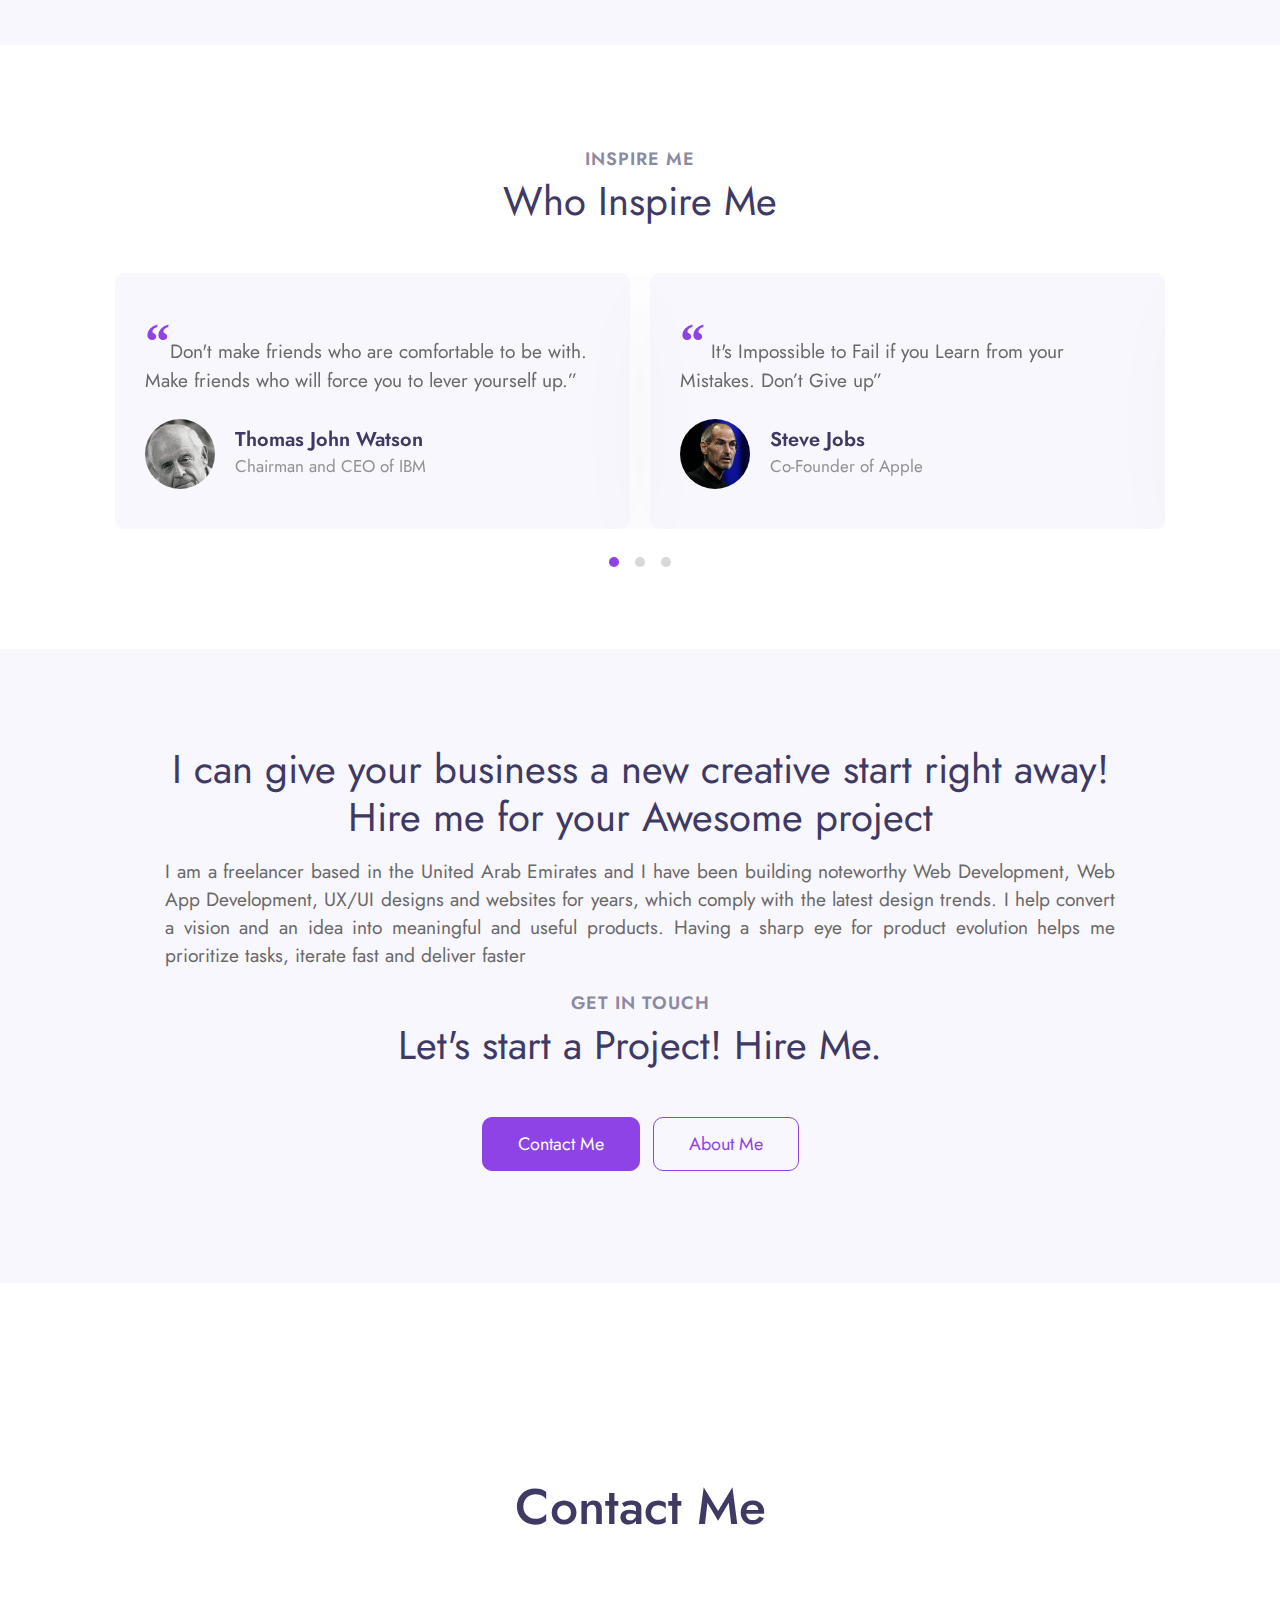
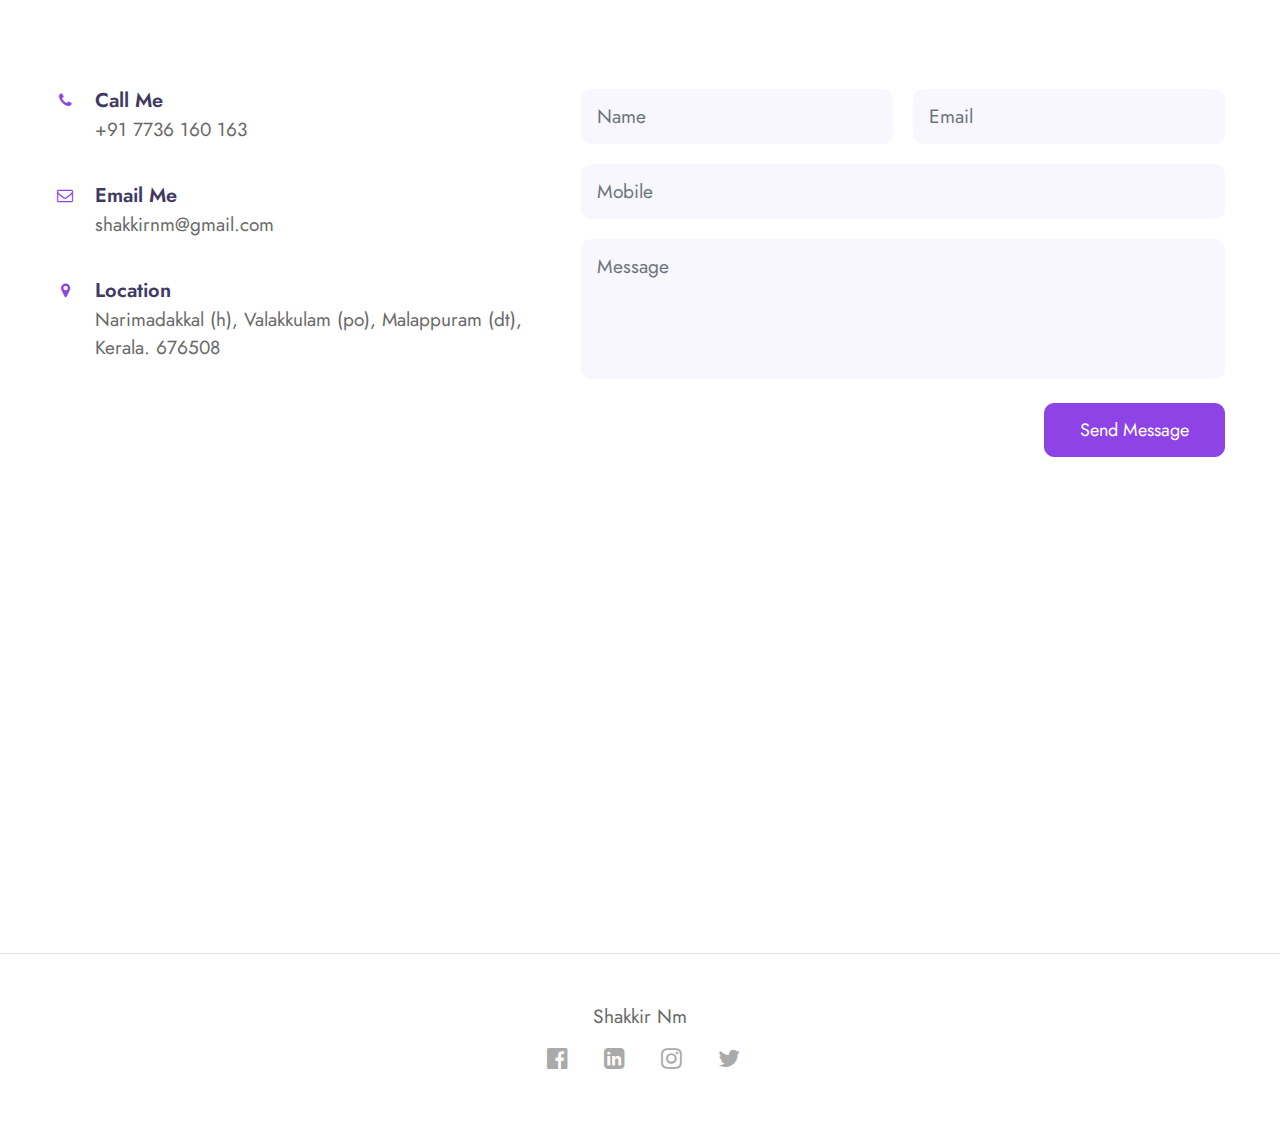
==== commit 187f5bdf: "last2" ====
--- a/index.html
+++ b/index.html
@@ -300,6 +300,7 @@
             <h3 class="p-3">PLUS TWO</h3>
             <h6 class="pt-3">GOVERNMENT H S S CHETTIYANKINAR</h6>
             <P class="p-2">(2014-2016)</P>
+            <input type="hidden">shakir</input>
         </div>
 
                   
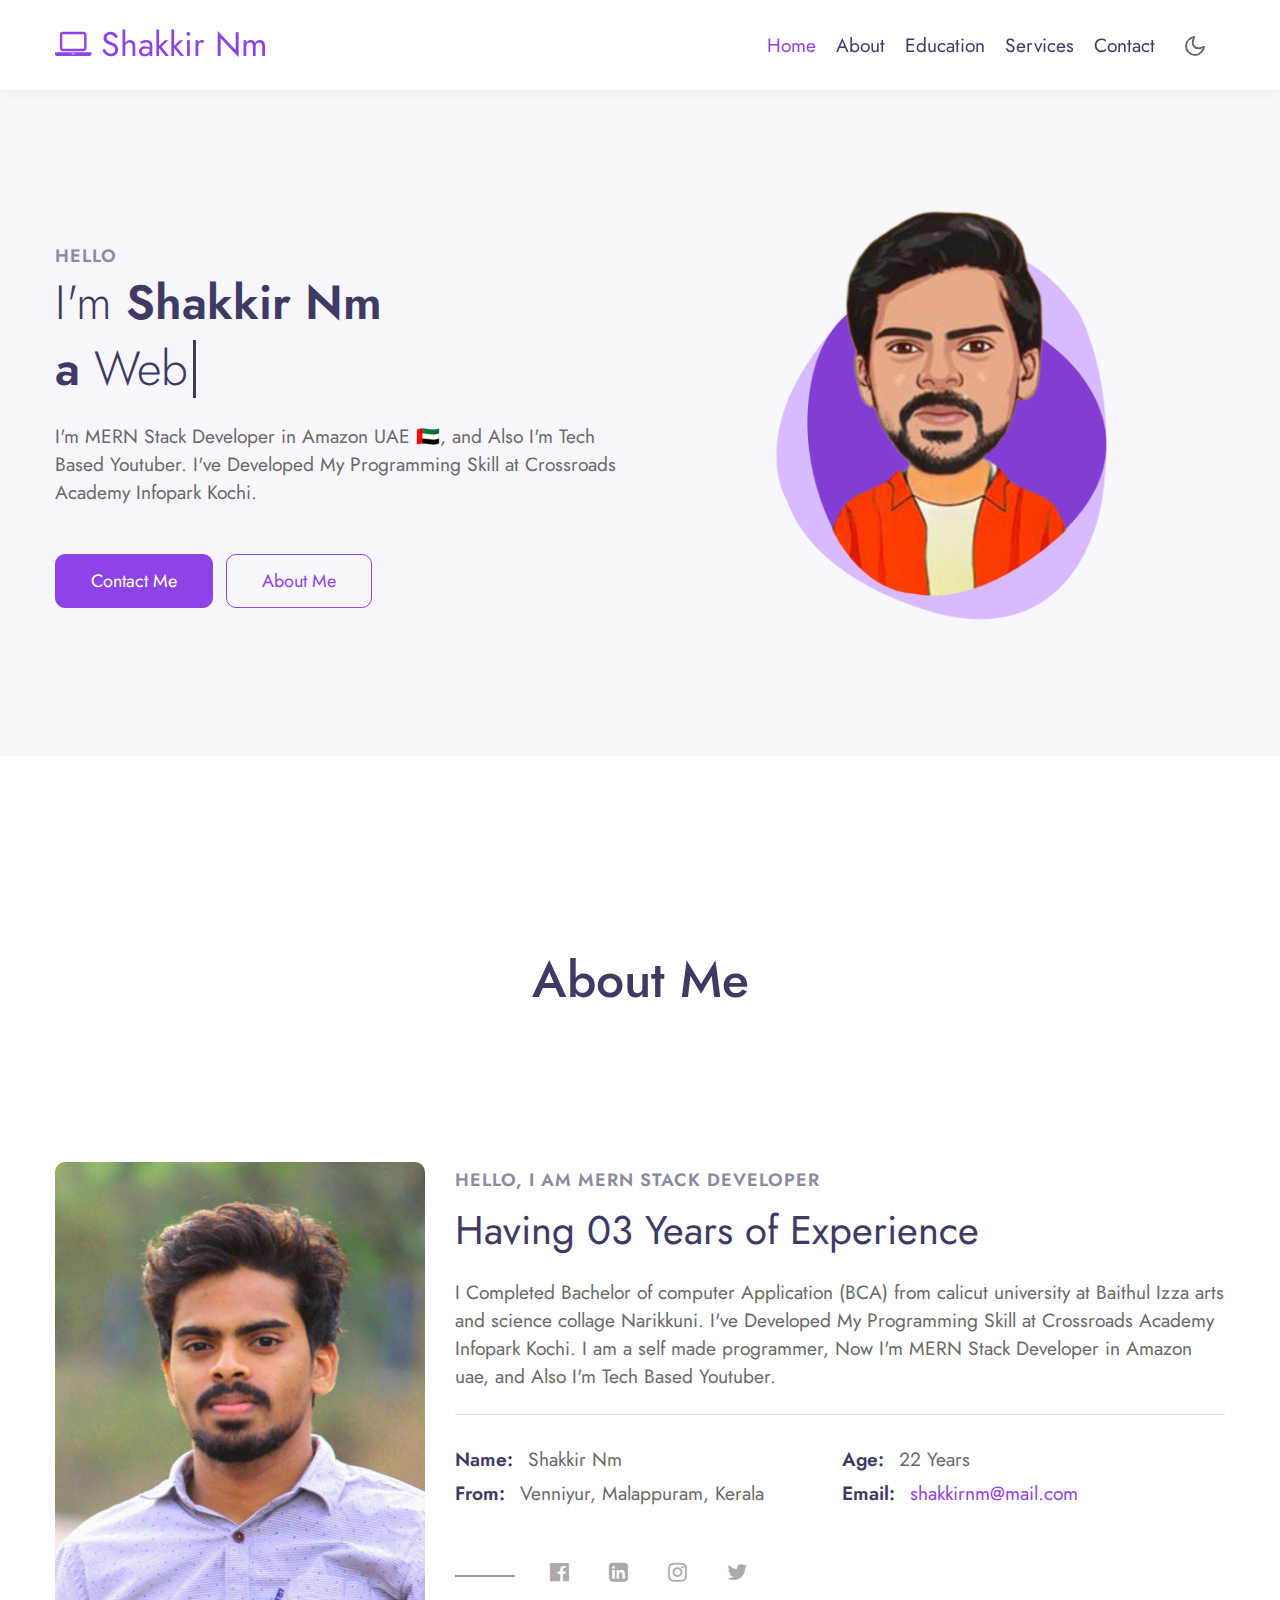
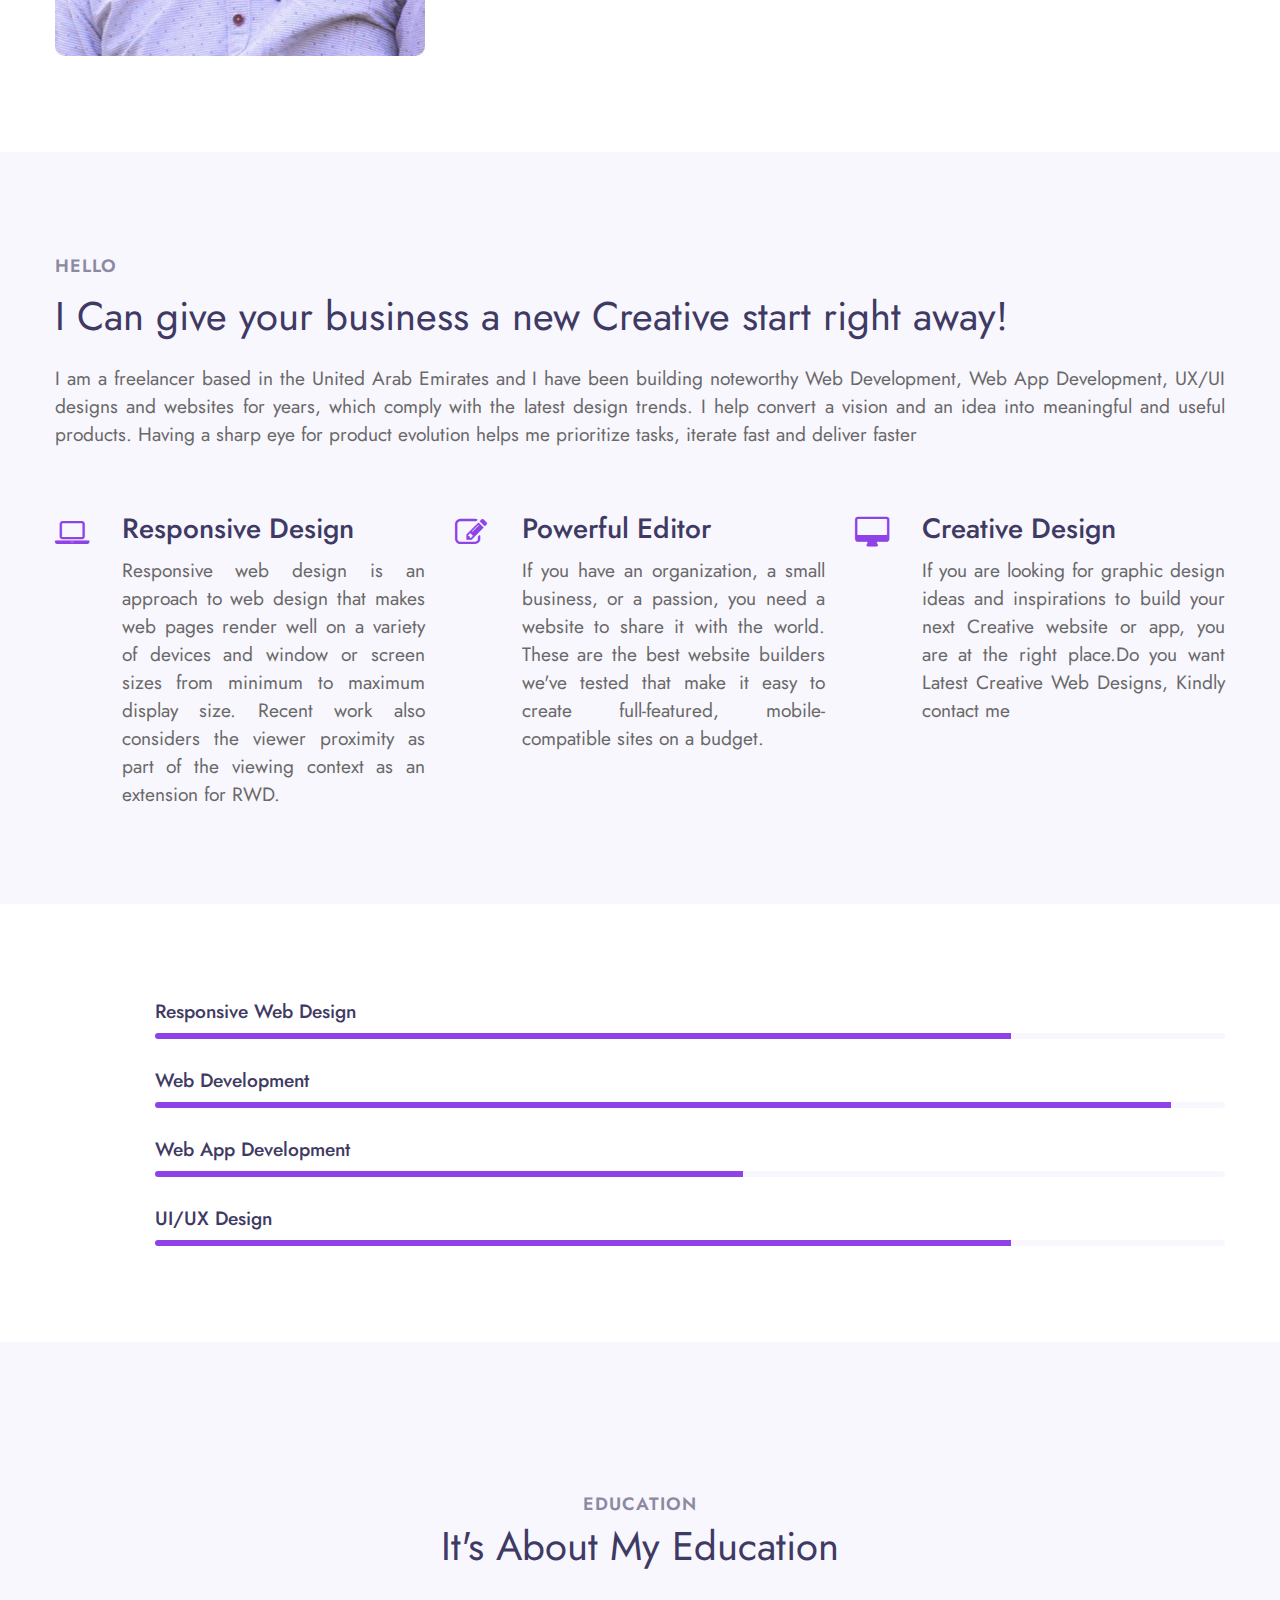
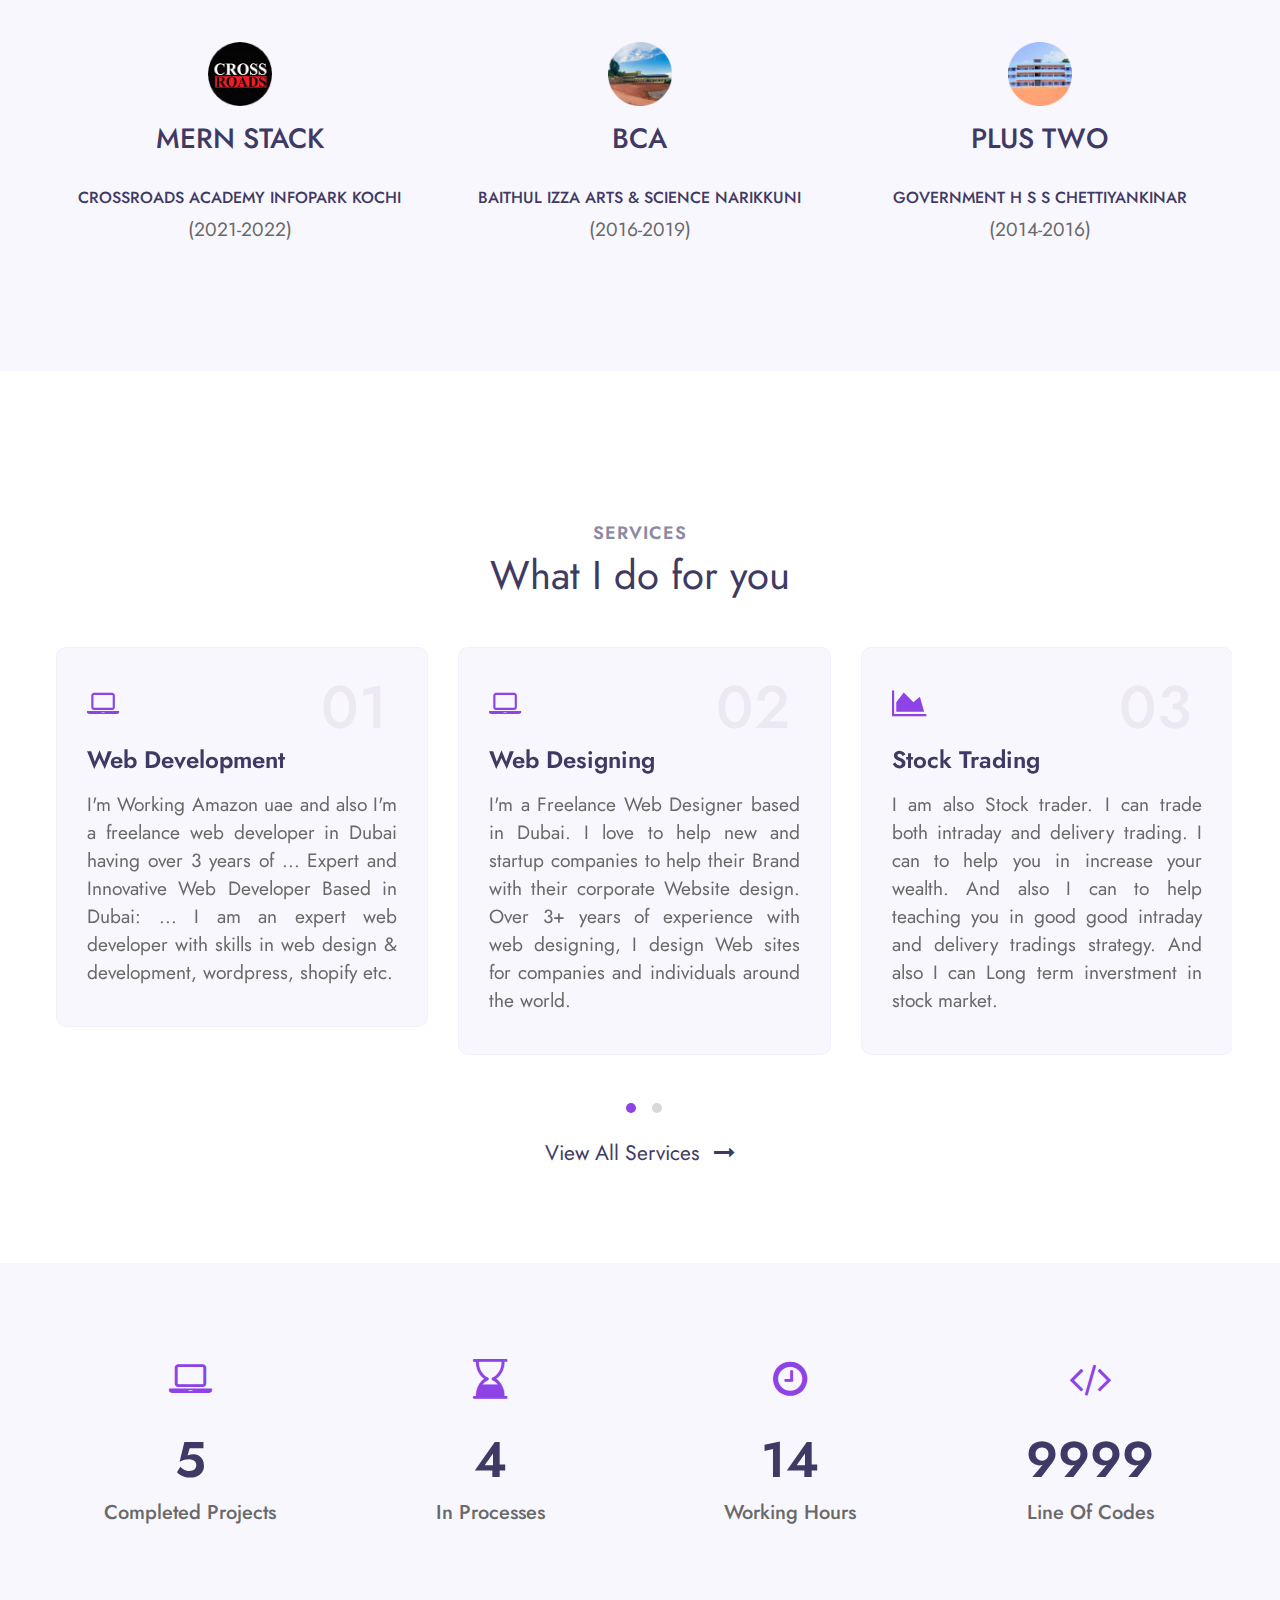
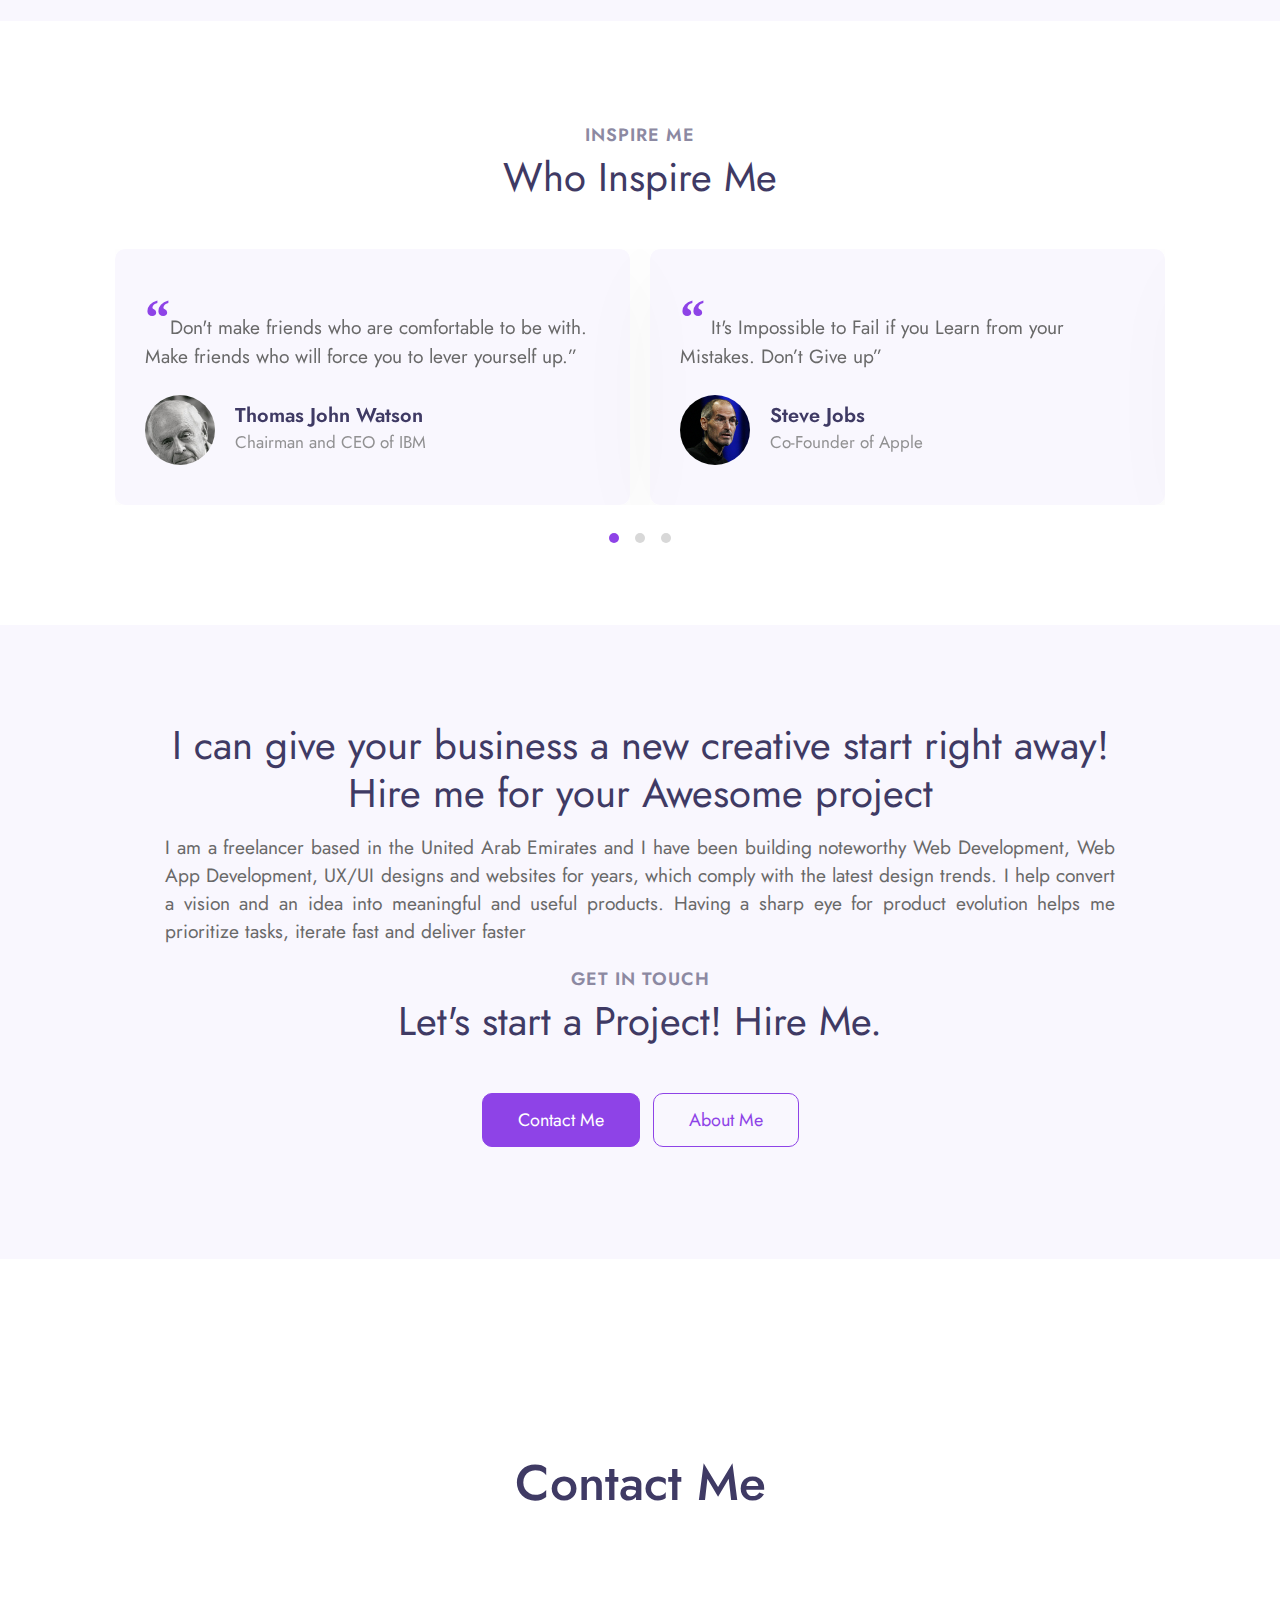
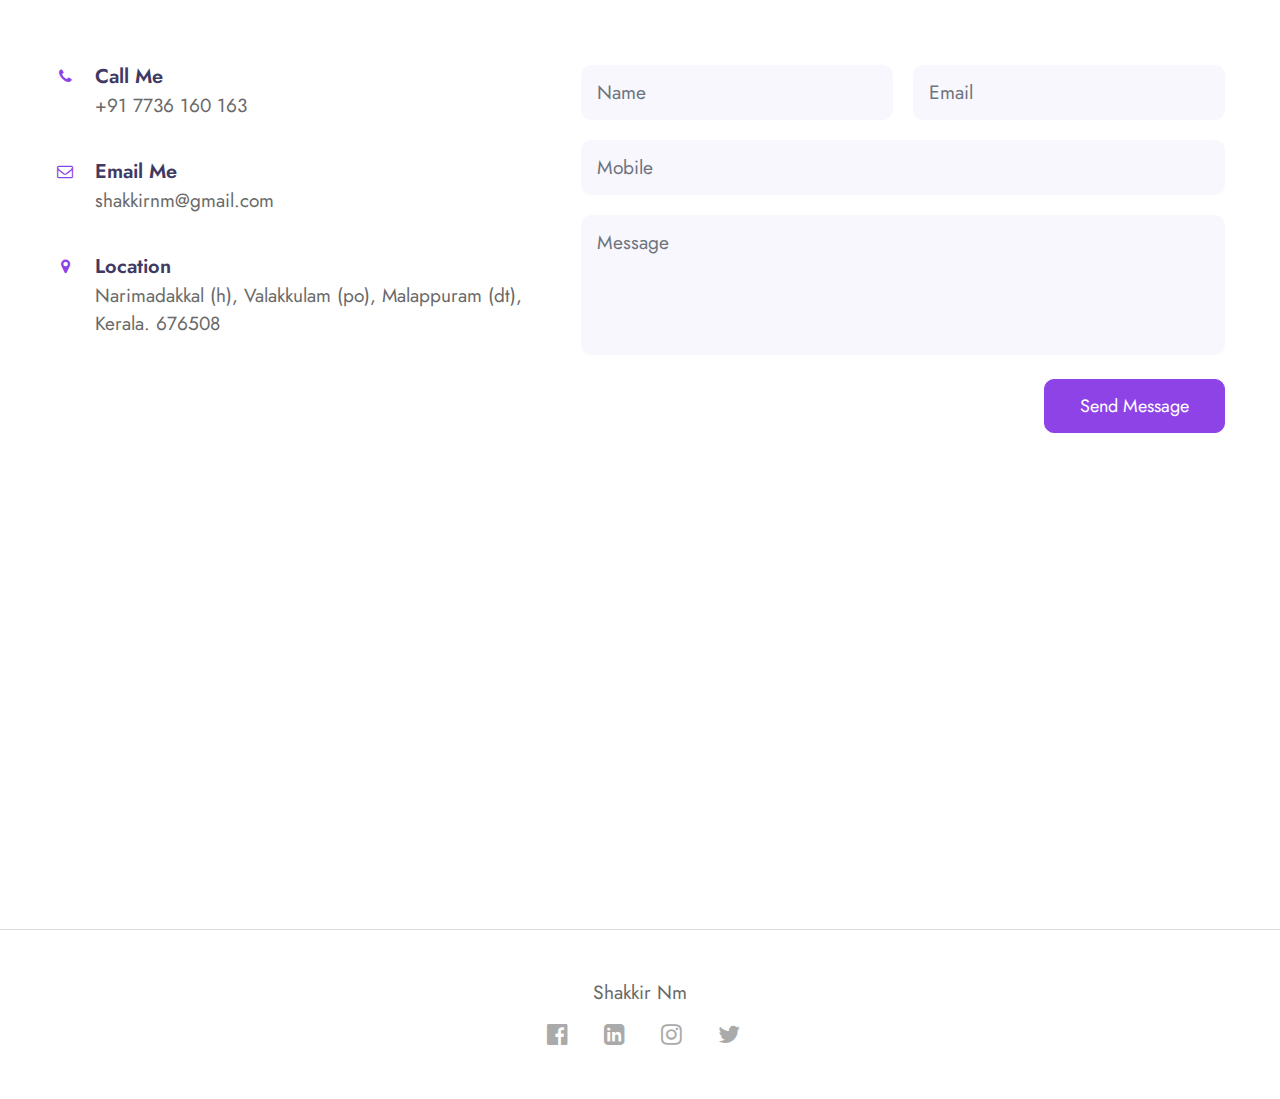
==== commit 8d575b9d: "last and final" ====
--- a/index.html
+++ b/index.html
@@ -164,8 +164,8 @@
 <div class="py-5 w3l-resume">
   <div class="container py-lg-5 py-3">
       <h5 class="title-small mb-2"> Hello</h5>
-      <h3 class="title-big mb-4">I Can give your business a new Creative start right away! </h3>
-      <p>I am a freelancer based in the United Arab Emirates and I have been building noteworthy Web Development, Web App Development, UX/UI designs and websites
+      <h3 class="title-big mb-4 ">I Can give your business a new Creative start right away! </h3>
+      <p class="text-justify">I am a freelancer based in the United Arab Emirates and I have been building noteworthy Web Development, Web App Development, UX/UI designs and websites
           for years, which comply with the latest design trends. I help convert a vision and an idea into meaningful
           and useful products. Having a sharp eye for product evolution helps me prioritize tasks, iterate fast and
           deliver faster</p>
@@ -179,7 +179,7 @@
                   </div>
                   <div class="col-md-10 col-10 featured_grid_right_info">
                       <h4><a class="link-hny" href="#url">Responsive Design </a></h4>
-                      <p>Responsive web design is an approach to web design that makes web pages render well on a variety of devices and window or screen sizes from minimum to maximum display size. Recent work also considers the viewer proximity as part of the viewing context as an extension for RWD.</p>
+                      <p class="text-justify">Responsive web design is an approach to web design that makes web pages render well on a variety of devices and window or screen sizes from minimum to maximum display size. Recent work also considers the viewer proximity as part of the viewing context as an extension for RWD.</p>
                   </div>
               </div>
           </div>
@@ -192,7 +192,7 @@
                   </div>
                   <div class="col-md-10 col-10 featured_grid_right_info">
                       <h4><a class="link-hny" href="#url">Powerful Editor </a></h4>
-                      <p>If you have an organization, a small business, or a passion, you need a website to share it with the world. These are the best website builders we've tested that make it easy to create full-featured, mobile-compatible sites on a budget.</p>
+                      <p class="text-justify">If you have an organization, a small business, or a passion, you need a website to share it with the world. These are the best website builders we've tested that make it easy to create full-featured, mobile-compatible sites on a budget.</p>
                   </div>
               </div>
           </div>
@@ -205,7 +205,7 @@
                   </div>
                   <div class="col-md-10 col-10 featured_grid_right_info">
                       <h4><a class="link-hny" href="#url">Creative Design </a></h4>
-                      <p>If you are looking for graphic design ideas and inspirations to build your next Creative website or app, you are at the right place.Do you want Latest Creative Web Designs, Kindly contact me</p>
+                      <p class="text-justify">If you are looking for graphic design ideas and inspirations to build your next Creative website or app, you are at the right place.Do you want Latest Creative Web Designs, Kindly contact me</p>
                   </div>
               </div>
           </div>
@@ -300,7 +300,6 @@
             <h3 class="p-3">PLUS TWO</h3>
             <h6 class="pt-3">GOVERNMENT H S S CHETTIYANKINAR</h6>
             <P class="p-2">(2014-2016)</P>
-            <input type="hidden">shakir</input>
         </div>
 
                   
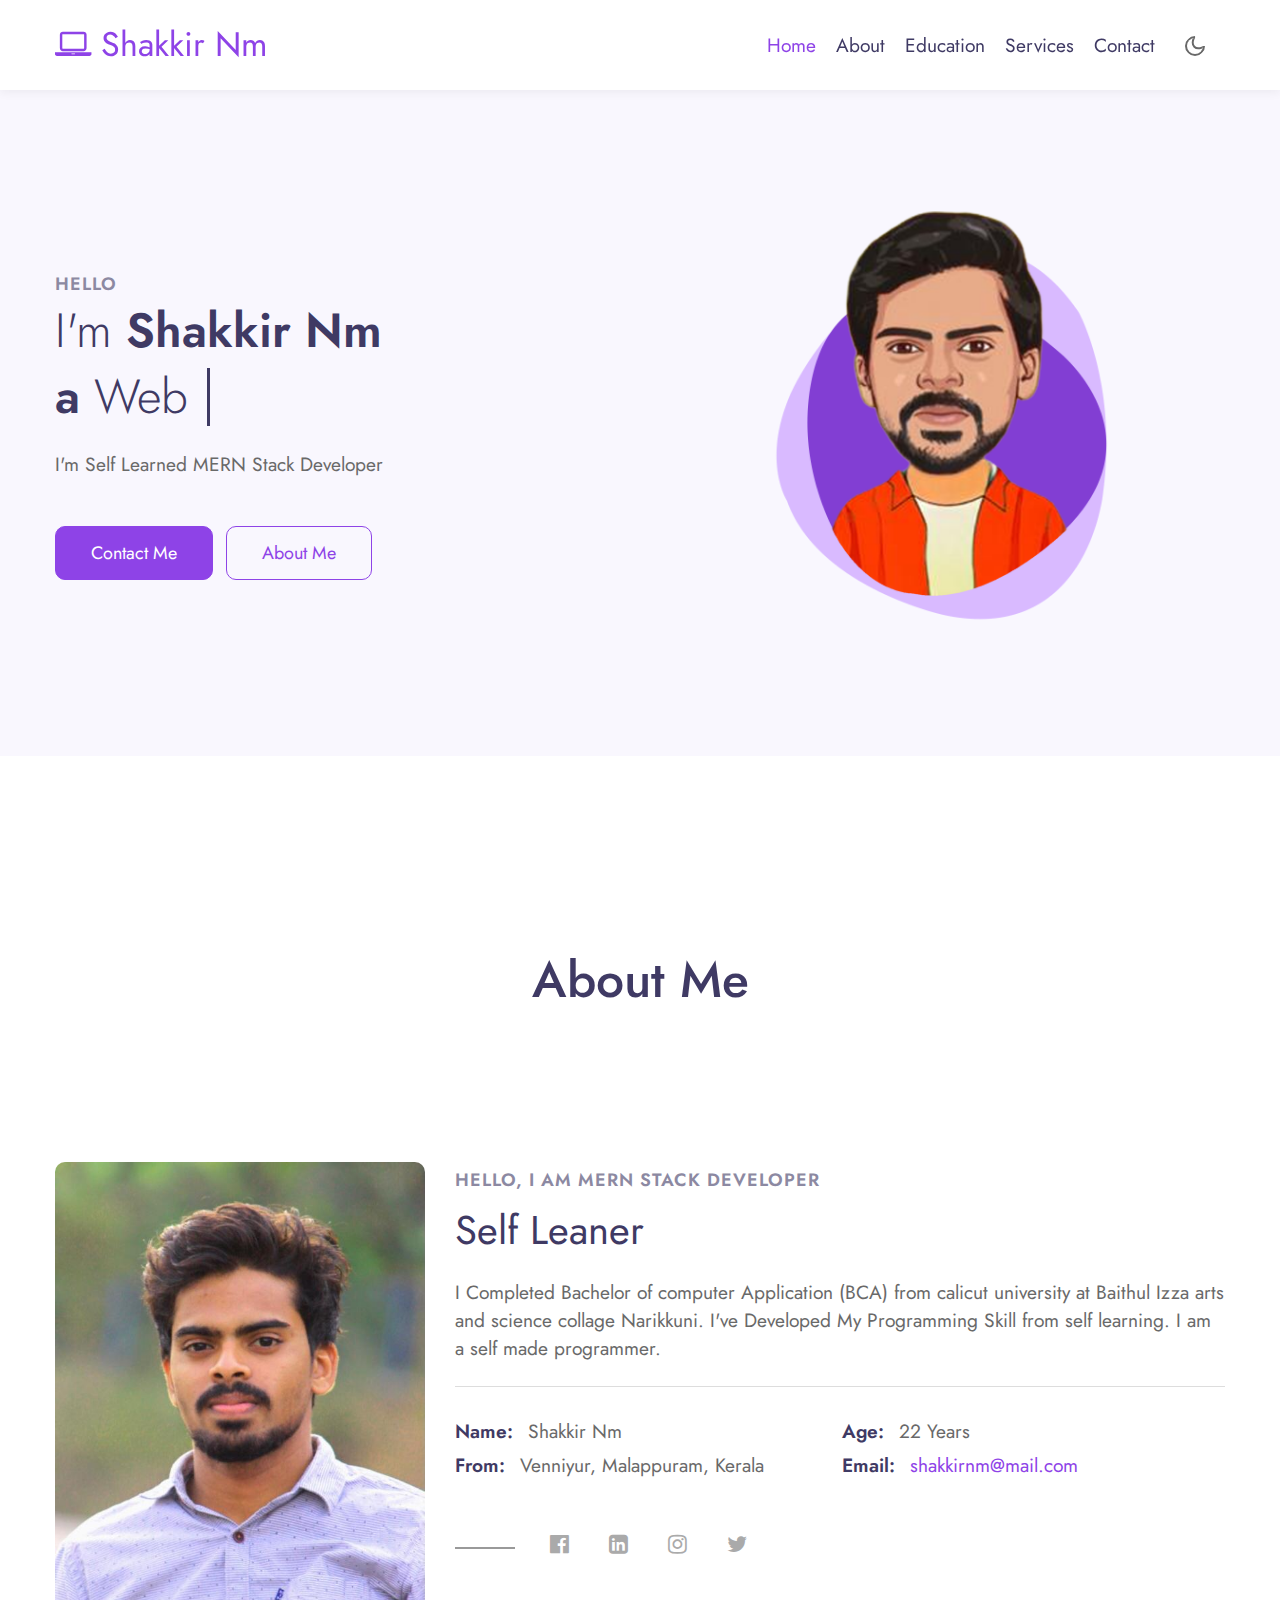
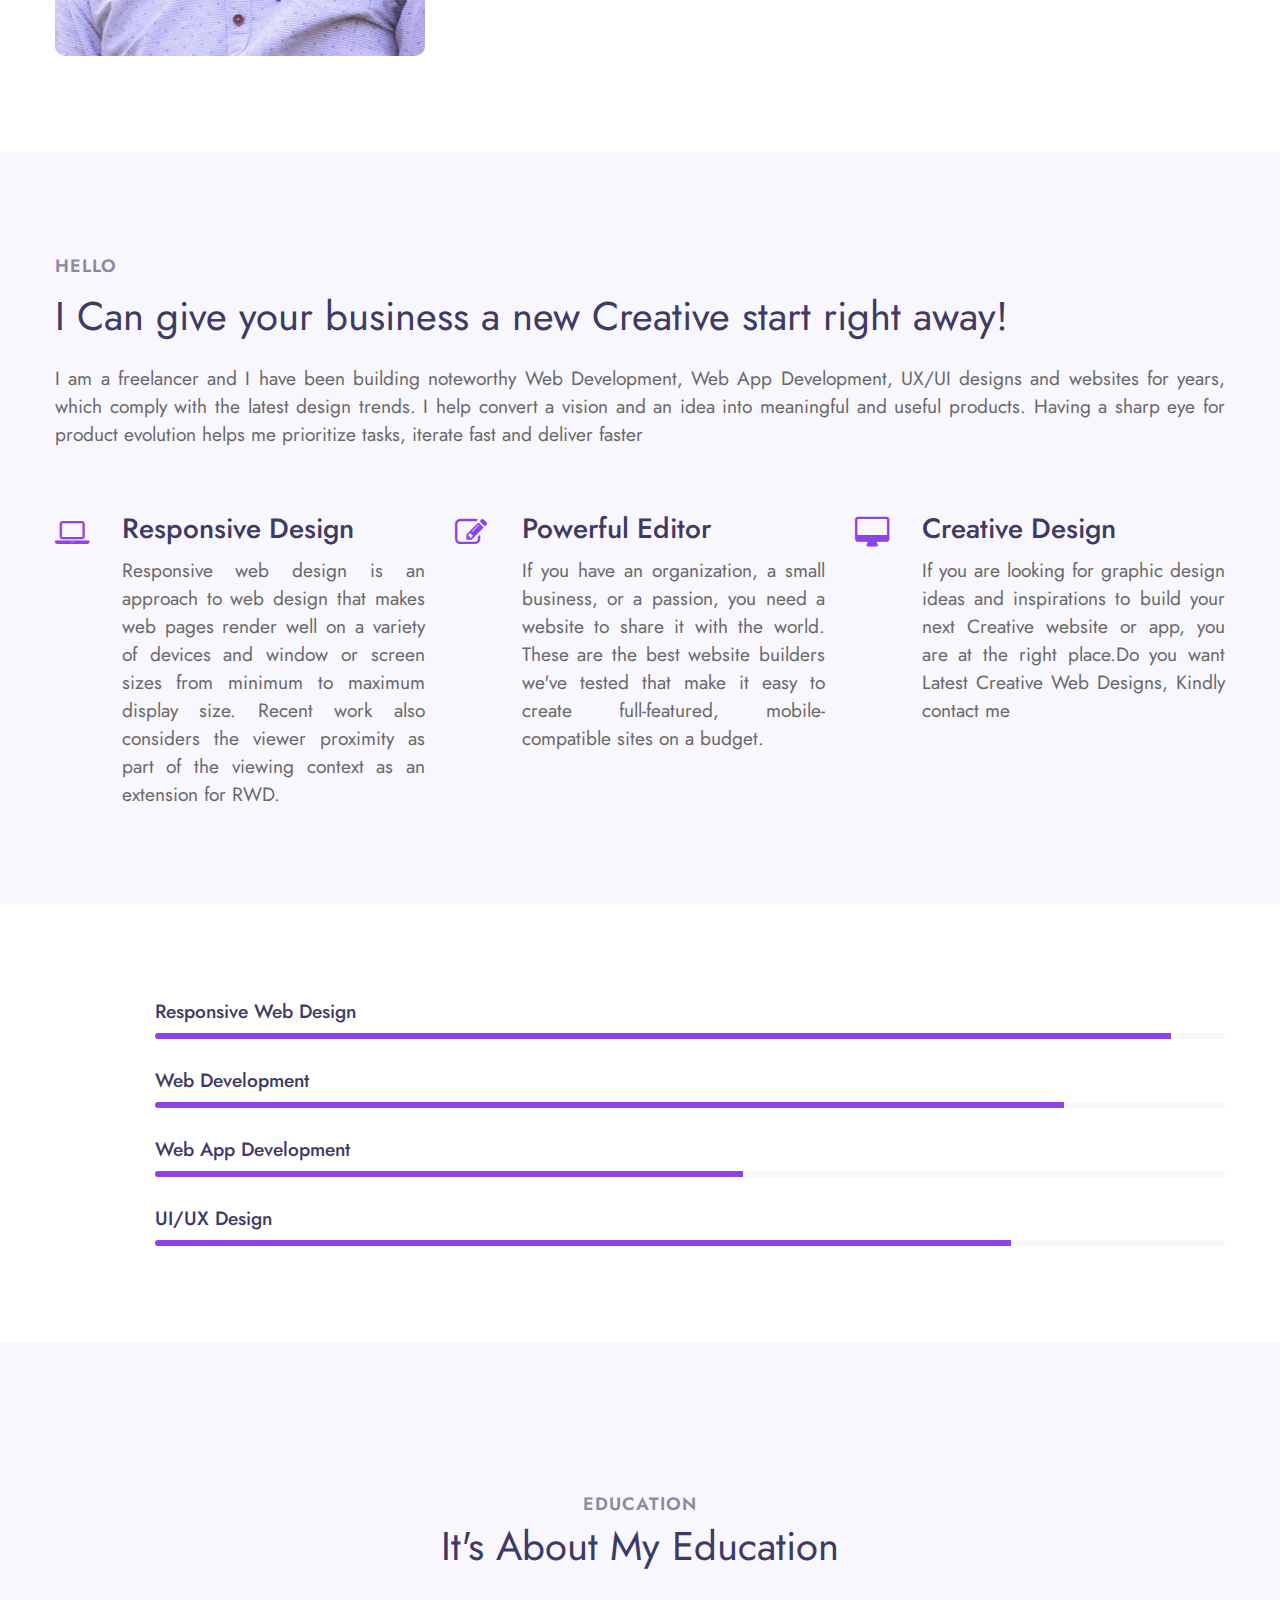
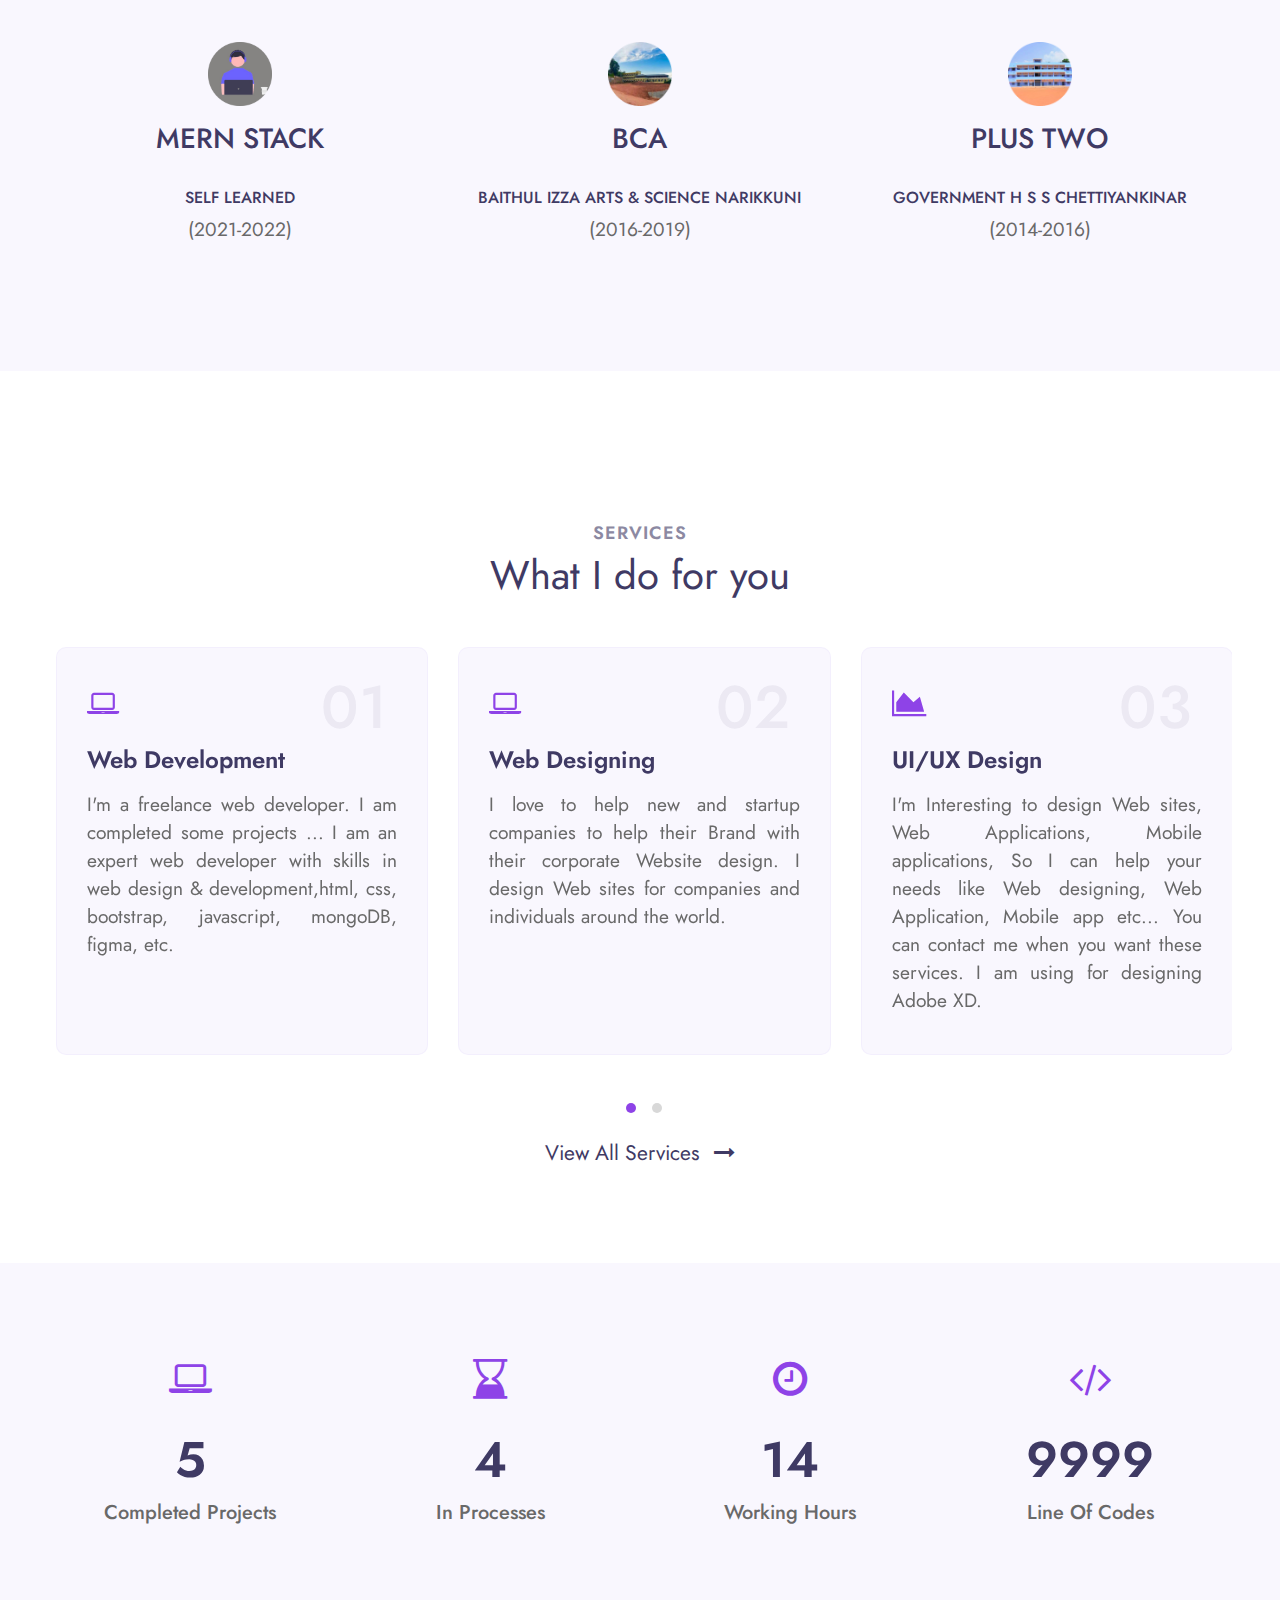
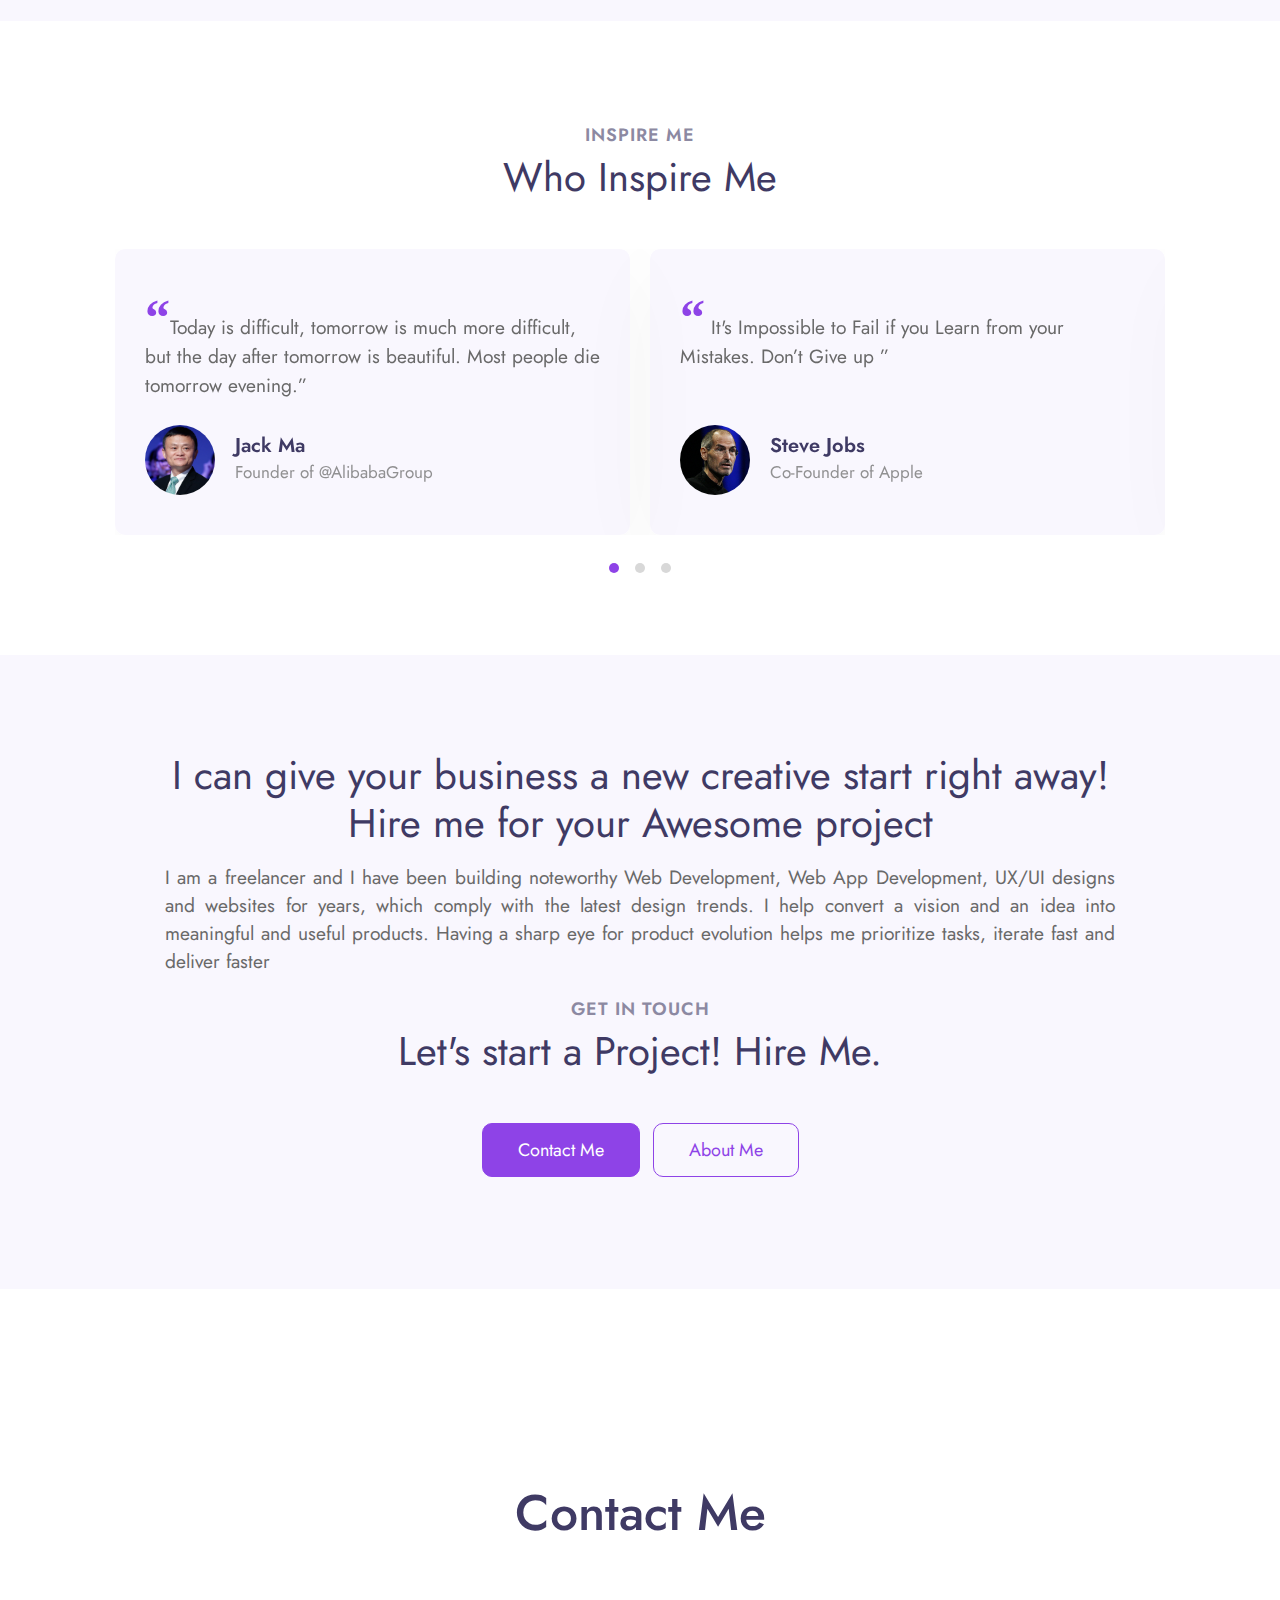
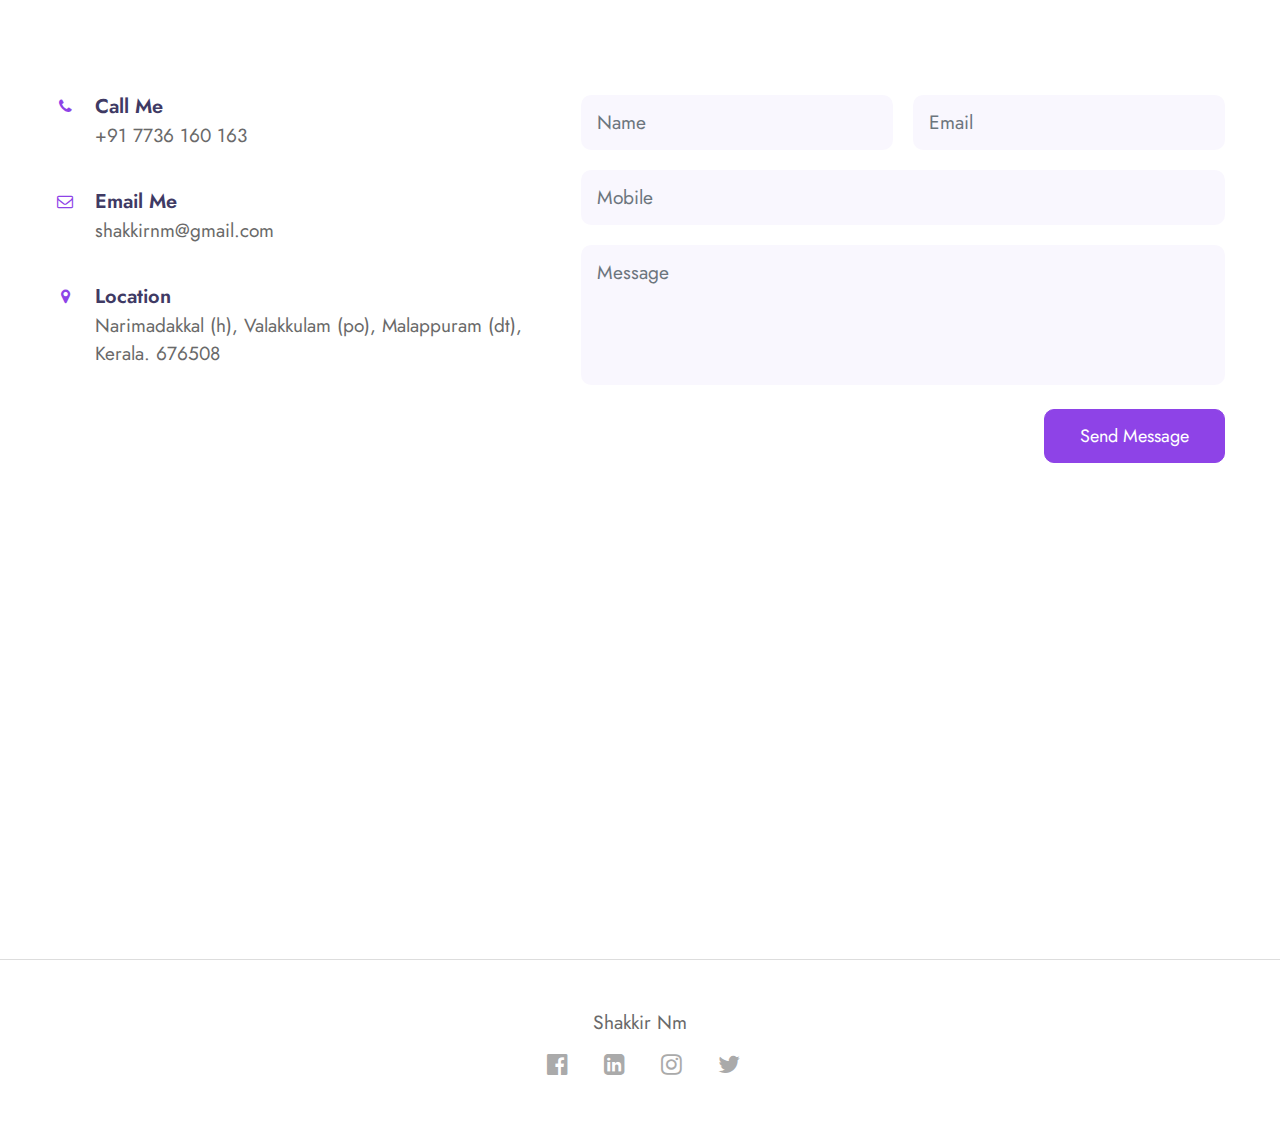
==== commit 80079717: "dummy contents removed" ====
--- a/index.html
+++ b/index.html
@@ -89,7 +89,7 @@
                 <span class="title-small">Hello</span>
                 <h1 class="mb-2 title"> <span>I'm</span> Shakkir Nm </h1>
                 <h1 class="mb-4 title"> a <span class="typed-text"></span><span class="cursor">&nbsp</span></h1>
-                <p>I'm MERN Stack Developer in Amazon UAE 🇦🇪, and Also I'm Tech Based Youtuber. I've Developed My Programming Skill at Crossroads Academy Infopark Kochi.</p>
+                <p>I'm Self Learned MERN Stack Developer</p>
                 <div class="mt-sm-5 mt-4">
                     <a class="btn btn-primary btn-style mr-2" href="#contactsection">Contact Me </a>
                     <a class="btn btn-outline-primary btn-style mr-2" href="#aboutsection"> About Me</a>
@@ -127,9 +127,9 @@
               </div>
               <div class="col-lg-8 mt-lg-0 mt-5">
                   <h5 class="title-small mb-2">Hello, I am MERN Stack Developer</h5>
-                  <h3 class="title-big">Having 03 Years of Experience</h3>
+                  <h3 class="title-big">Self Leaner</h3>
                   <p class="mt-4">I Completed Bachelor of computer Application (BCA) from calicut university at Baithul Izza arts and science collage Narikkuni.
-                     I've Developed My Programming Skill at Crossroads Academy Infopark Kochi. I am a self made programmer, Now I'm MERN Stack Developer in Amazon uae, and Also I'm Tech Based Youtuber. </p>
+                     I've Developed My Programming Skill from self learning. I am a self made programmer.</p>
                   <div class="my-info mt-4">
                       <div class="single-info"><span>Name:</span>
                           <p>Shakkir Nm</p>
@@ -165,7 +165,7 @@
   <div class="container py-lg-5 py-3">
       <h5 class="title-small mb-2"> Hello</h5>
       <h3 class="title-big mb-4 ">I Can give your business a new Creative start right away! </h3>
-      <p class="text-justify">I am a freelancer based in the United Arab Emirates and I have been building noteworthy Web Development, Web App Development, UX/UI designs and websites
+      <p class="text-justify">I am a freelancer and I have been building noteworthy Web Development, Web App Development, UX/UI designs and websites
           for years, which comply with the latest design trends. I help convert a vision and an idea into meaningful
           and useful products. Having a sharp eye for product evolution helps me prioritize tasks, iterate fast and
           deliver faster</p>
@@ -226,7 +226,7 @@
                   <div class="progress-info">
                       <h6 class="progress-tittle">Responsive Web Design </h6>
                       <div class="progress">
-                          <div class="progress-bar progress-bar-striped" role="progressbar" style="width: 80%"
+                          <div class="progress-bar progress-bar-striped" role="progressbar" style="width: 95%"
                               aria-valuenow="80" aria-valuemin="0" aria-valuemax="100">
                           </div>
                       </div>
@@ -234,7 +234,7 @@
                   <div class="progress-info">
                       <h6 class="progress-tittle">Web Development</h6>
                       <div class="progress">
-                          <div class="progress-bar progress-bar-striped" role="progressbar" style="width: 95%"
+                          <div class="progress-bar progress-bar-striped" role="progressbar" style="width: 85%"
                               aria-valuenow="95" aria-valuemin="0" aria-valuemax="100">
                           </div>
                       </div>
@@ -282,9 +282,9 @@
         <div class="row">
 
           <div class="col-md-4 p-4" style="text-align: center;">
-            <img class="icon" src="assets/images/crossroads.png" style="width: 4rem;" alt="">
+            <img class="icon" src="assets/images/selflearn-.png" style="width: 4rem;" alt="">
             <h3 class="p-3">MERN STACK</h3>
-            <h6 class="pt-3">CROSSROADS ACADEMY INFOPARK KOCHI</h6>
+            <h6 class="pt-3">SELF LEARNED</h6>
             <P class="p-2">(2021-2022)</P>
         </div> 
                 
@@ -330,7 +330,7 @@
                                 </div>
                                 <h4 class="number">01</h4>
                                 <h4><a href="#url">Web Development</a></h4>
-                                <p class="text-justify">I'm Working Amazon uae and also I'm a freelance web developer in Dubai having over 3 years of ... Expert and Innovative Web Developer Based in Dubai: ... I am an expert web developer with skills in web design & development, wordpress, shopify etc.</p>
+                                <p style="height: 14rem;" class="text-justify">I'm a freelance web developer. I am completed some projects ... I am an expert web developer with skills in web design & development,html, css, bootstrap, javascript, mongoDB, figma,  etc.</p>
                               </div>
                         </div>
                     </div>
@@ -343,7 +343,7 @@
                               </div>
                               <h4 class="number">02</h4>
                               <h4><a href="#url">Web Designing</a></h4>
-                              <p class="text-justify">I'm a Freelance Web Designer based in Dubai. I love to help new and startup companies to help their Brand with their corporate Website design. Over 3+ years of experience with web designing, I design Web sites for companies and individuals around the world.</p>
+                              <p style="height: 14rem;" class="text-justify">I love to help new and startup companies to help their Brand with their corporate Website design. I design Web sites for companies and individuals around the world.</p>
                                 
                             </div>
                       </div>
@@ -356,8 +356,8 @@
                                       <span class="fa fa-area-chart"></span>
                                     </div>
                                     <h4 class="number">03</h4>
-                                    <h4><a href="#url">Stock Trading</a></h4>
-                                    <p class="text-justify">I am also Stock trader. I can trade both intraday and delivery trading. I can to help you in increase your wealth. And also I can to help teaching you in good good intraday and delivery tradings strategy. And also I can Long term inverstment in stock market.</p>
+                                    <h4><a href="#url">UI/UX Design</a></h4>
+                                    <p style="height: 14rem;" class="text-justify">I'm Interesting to design Web sites, Web Applications, Mobile applications, So I can help your needs like Web designing, Web Application, Mobile app etc... You can contact me when you want these services. I am using for designing Adobe XD. </p>
                                       
                                   </div>
                             </div>
@@ -370,8 +370,8 @@
                                       <span class="fa fa-pencil-square-o"></span>
                                   </div>
                                   <h4 class="number">04</h4>
-                                  <h4><a href="#url">UI/UX Design</a></h4>
-                                  <p class="text-justify">I'm Interesting to design Web sites, Web Applications, Mobile applications, So I can help your needs like Web designing, Web Application, Mobile app etc... You can contact me when you want these services. I am using for designing Adobe XD. </p>
+                                  <h4><a href="#url">Stock Trading</a></h4>
+                                  <p style="height: 14rem;" class="text-justify">I am also Stock trader. I can trade both intraday and delivery trading. I can to help you in increase your wealth. And also I can to help teaching you in good good intraday and delivery tradings strategy. And also I can Long term inverstment in stock market.</p>
                                   
                               </div>
                           </div>
@@ -385,7 +385,7 @@
                                     </div>
                                     <h4 class="number">05</h4>
                                     <h4><a href="#url">Mobile App Dovelopment</a></h4>
-                                    <p class="text-justify">I am a dedicated Freelance Mobile Application Designer and Developer in United Arab Emirates. Over 3+ years of experience with UI/UX designing I design and developed Android, iPhone and Hybrid Android & iOS Mobile Apps for companies and individuals around the world.</p>
+                                    <p style="height: 14rem;" class="text-justify">I am a dedicated Freelance Mobile Application Designer and Developer.  And UI/UX designing I design and developed Android, iPhone and Hybrid Android & iOS Mobile Apps for companies and individuals around the world.</p>
                                    
                                 </div>
                             </div>
@@ -401,7 +401,7 @@
                                     </div>
                                     <h4 class="number">06</h4>
                                     <h4><a href="#url">Web App Development</a></h4>
-                                    <p class="text-justify">Seasoned Full Stack Web App Engineer & Architect. Lean Agile Project & Team Mentor. I have a decade of experience with web applications, Also I am doing freelance services.When you want these services Surely I can help you in your project.</p>
+                                    <p style="height: 14rem;" class="text-justify">Seasoned Full Stack Web App Engineer & Architect. Lean Agile Project & Team Mentor. I have a decade of experience with web applications, Also I am doing freelance services.When you want these services Surely I can help you in your project.</p>
                                      
                                   </div>
                             </div>
@@ -462,15 +462,15 @@
                     <div class="item">
                         <div class="testimonial-content">
                             <div class="testimonial">
-                                <blockquote>
-                                    <q>Don't make friends who are comfortable to be with. Make friends who will force you to lever yourself up.</q>
+                                <blockquote style="height: 7rem;">
+                                    <q>Today is difficult, tomorrow is much more difficult, but the day after tomorrow is beautiful. Most people die tomorrow evening.</q>
                                 </blockquote>
                                 <div class="testi-des">
-                                    <div class="test-img"><img src="assets/images/thomas j watson.jpg" class="img-fluid" alt="client-img">
+                                    <div class="test-img"><img src="assets/images/jackMa.jpg" class="img-fluid" alt="client-img">
                                     </div>
                                     <div class="peopl align-self">
-                                        <h3>Thomas John Watson</h3>
-                                        <p class="indentity">Chairman and CEO of IBM</p>
+                                        <h3>Jack Ma</h3>
+                                        <p class="indentity">Founder of @AlibabaGroup</p>
                                     </div>
                                 </div>
                             </div>
@@ -479,8 +479,8 @@
                     <div class="item">
                         <div class="testimonial-content">
                             <div class="testimonial">
-                                <blockquote>
-                                    <q> It's Impossible to Fail if you Learn from your Mistakes. Don’t Give up</q>
+                                <blockquote style="height: 7rem;">
+                                    <q > It's Impossible to Fail if you Learn from your Mistakes. Don’t Give up                                                       </q>
                                 </blockquote>
                                 <div class="testi-des">
                                     <div class="test-img"><img src="assets/images/steve jobs.jpeg" class="img-fluid" alt="client-img">
@@ -496,7 +496,7 @@
                     <div class="item">
                         <div class="testimonial-content">
                             <div class="testimonial">
-                                <blockquote>
+                                <blockquote style="height: 7rem;">
                                     <q>When something is important enough, you do it even if the odds are not in your favor.</q>
                                 </blockquote>
                                 <div class="testi-des">
@@ -513,7 +513,7 @@
                     <div class="item">
                         <div class="testimonial-content">
                             <div class="testimonial">
-                                <blockquote>
+                                <blockquote style="height: 7rem;">
                                     <q>If you are born Poor it's not your mistake, but if you die poor it's your mistake</q>
                                 </blockquote>
                                 <div class="testi-des">
@@ -530,7 +530,7 @@
                     <div class="item">
                         <div class="testimonial-content">
                             <div class="testimonial">
-                                <blockquote>
+                                <blockquote style="height: 7rem;">
                                     <q>As a leader, it's important to not just see your own success, but focus on the success of others</q>
                                 </blockquote>
                                 <div class="testi-des">
@@ -547,7 +547,7 @@
                     <div class="item">
                         <div class="testimonial-content">
                             <div class="testimonial">
-                                <blockquote>
+                                <blockquote style="height: 7rem;">
                                     <q>Price is what you pay, Value is what you get</q>
                                 </blockquote>
                                 <div class="testi-des">
@@ -578,7 +578,7 @@
                 <div class="section-width">
                     <h3 class="title-big">I can give your business a new creative start right away! Hire me for your
                         Awesome project</h3>
-                    <p class="mt-3 text-justify">I am a freelancer based in the United Arab Emirates and I have been building noteworthy Web Development, Web App Development, UX/UI designs and websites for years, which comply with the latest design trends. I help convert a vision and an idea into meaningful and useful products. Having a sharp eye for product evolution helps me prioritize tasks, iterate fast and deliver faster</p>
+                    <p class="mt-3 text-justify">I am a freelancer and I have been building noteworthy Web Development, Web App Development, UX/UI designs and websites for years, which comply with the latest design trends. I help convert a vision and an idea into meaningful and useful products. Having a sharp eye for product evolution helps me prioritize tasks, iterate fast and deliver faster</p>
                 </div>
                 <div class="container py-3">
                   <h6 class="title-small">Get in touch</h6>
